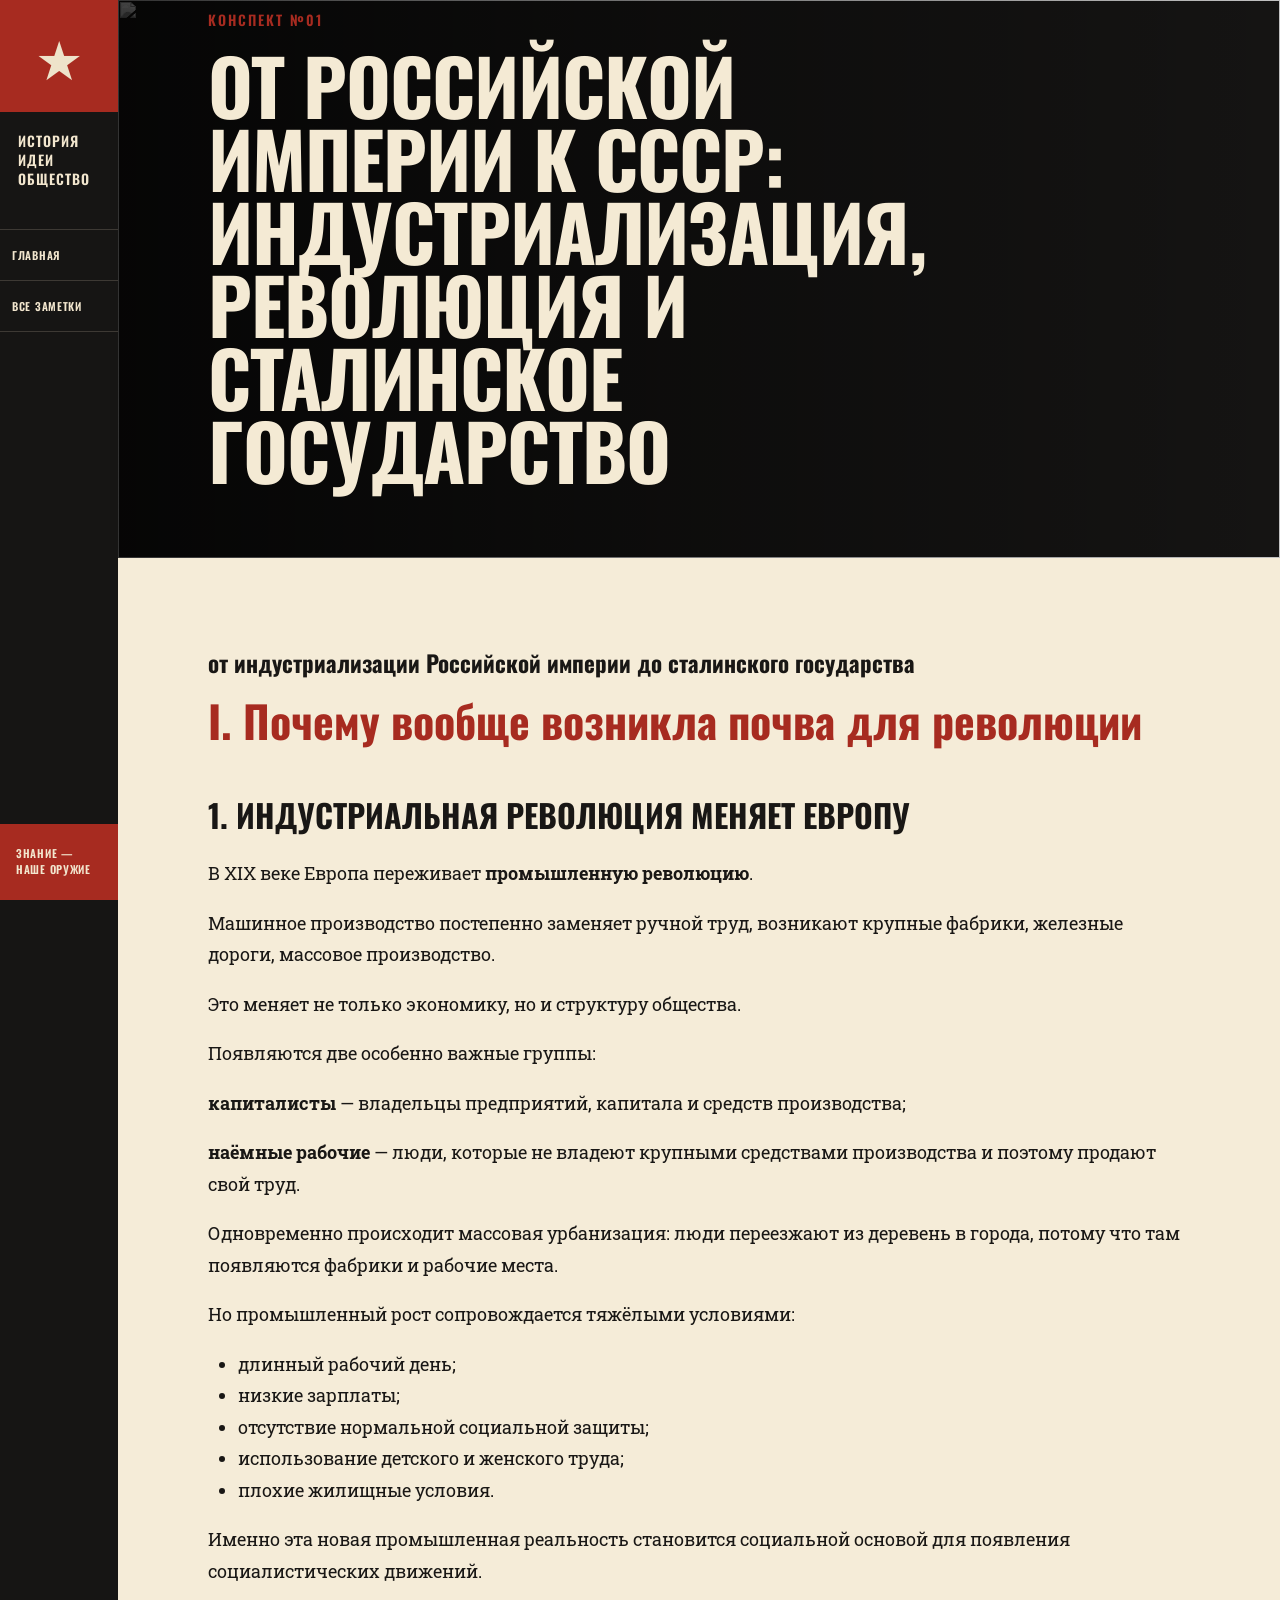
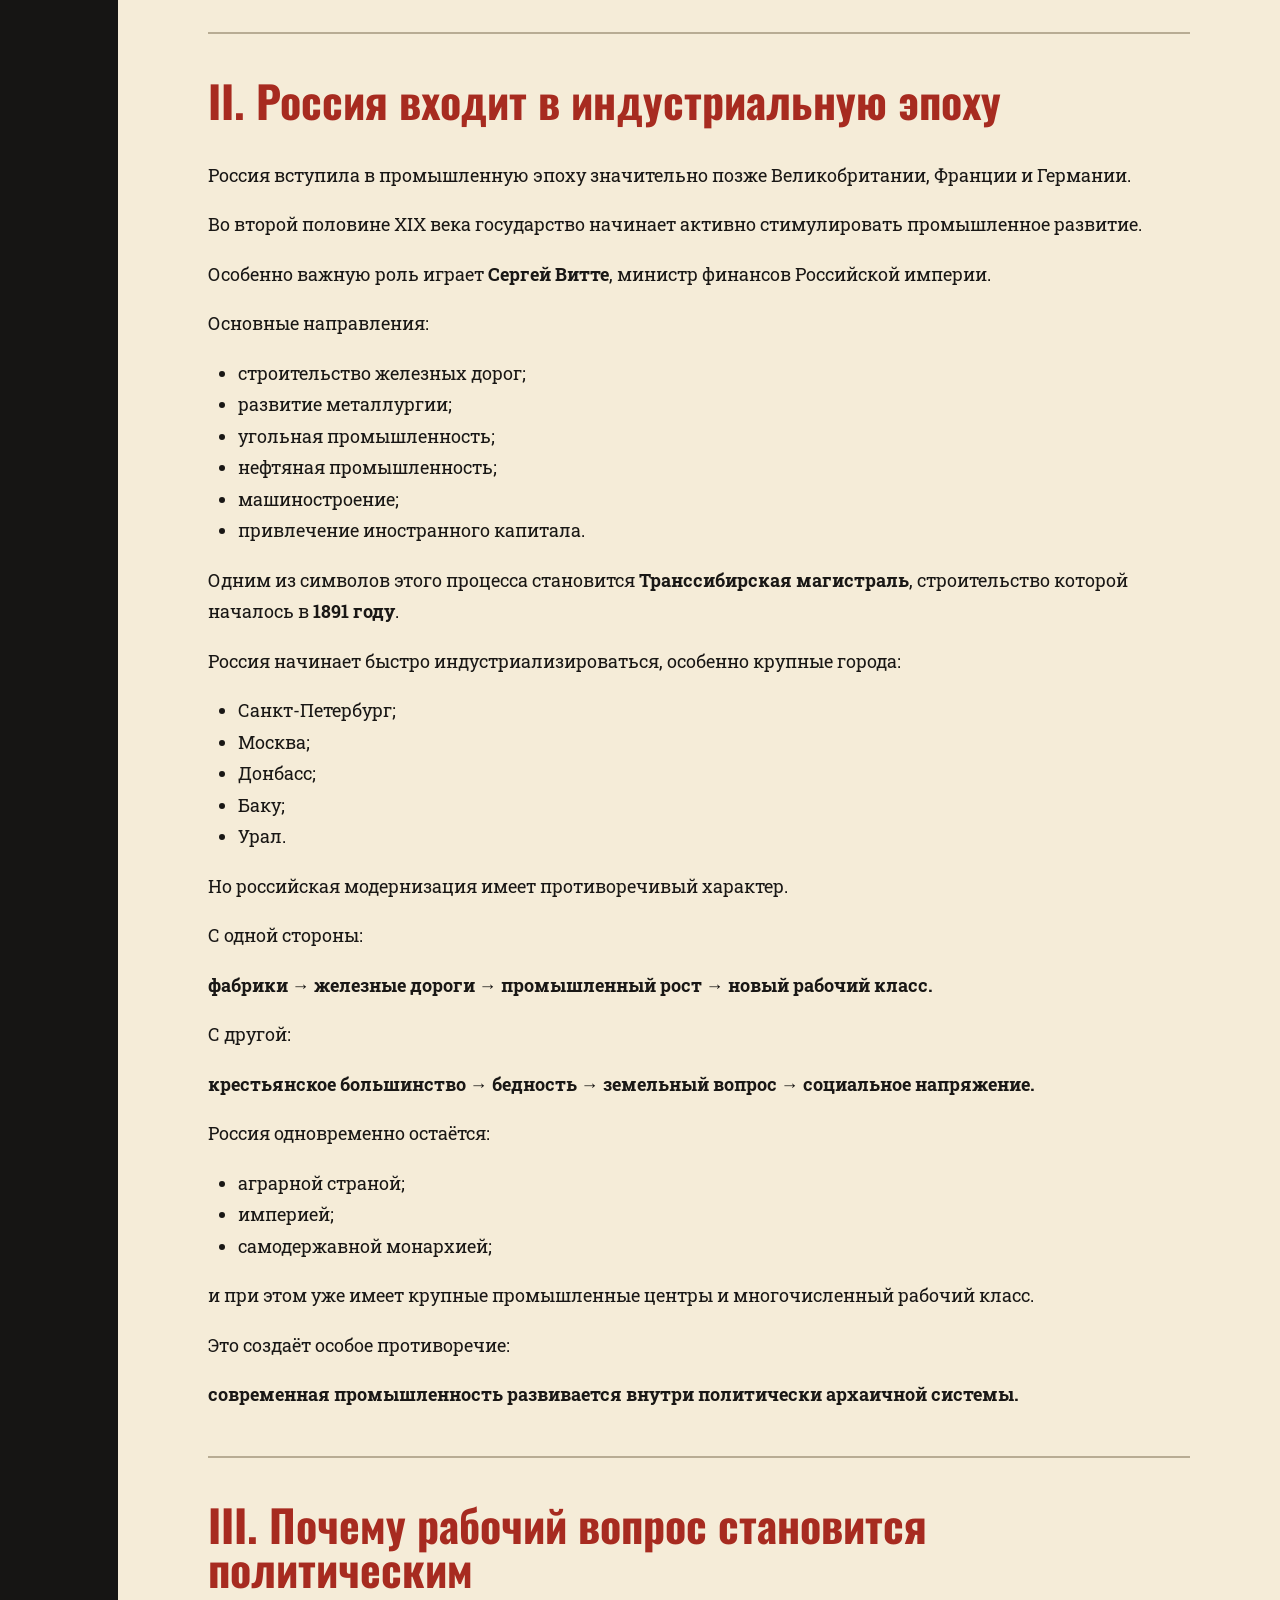
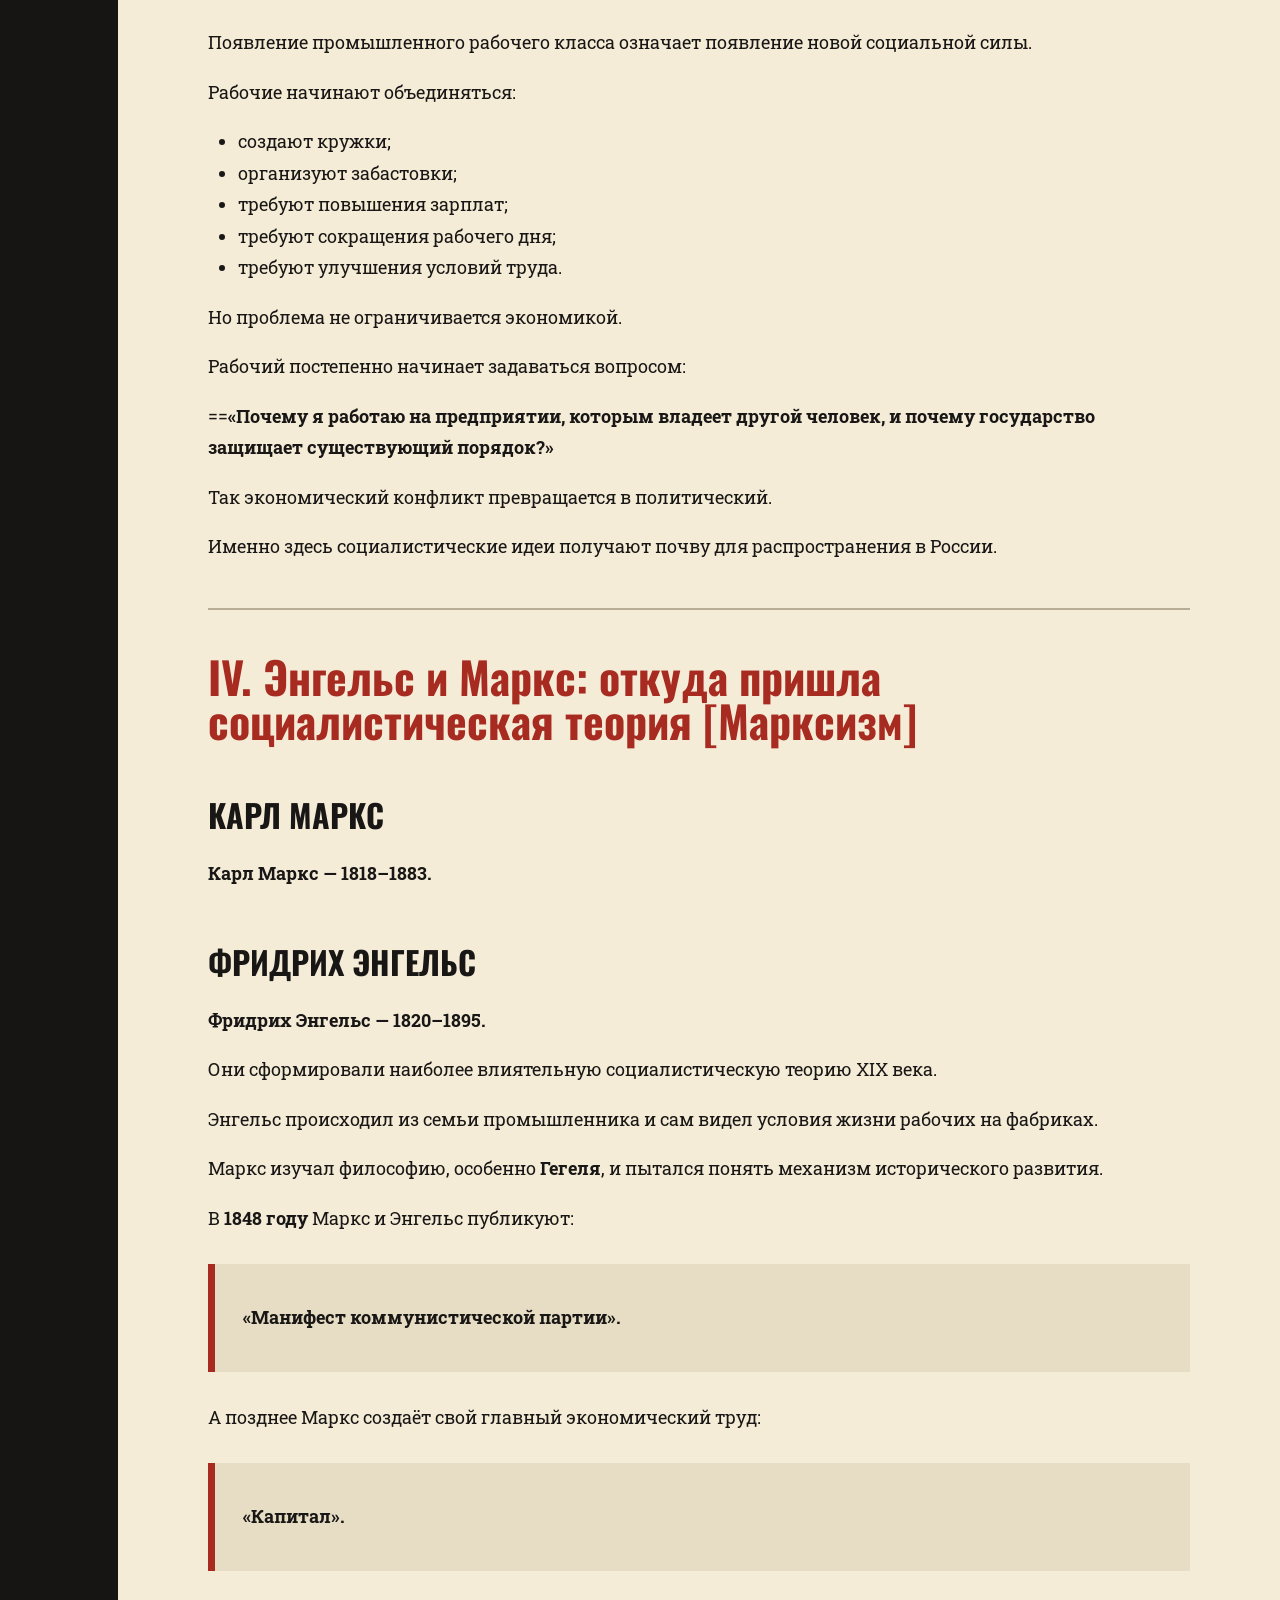
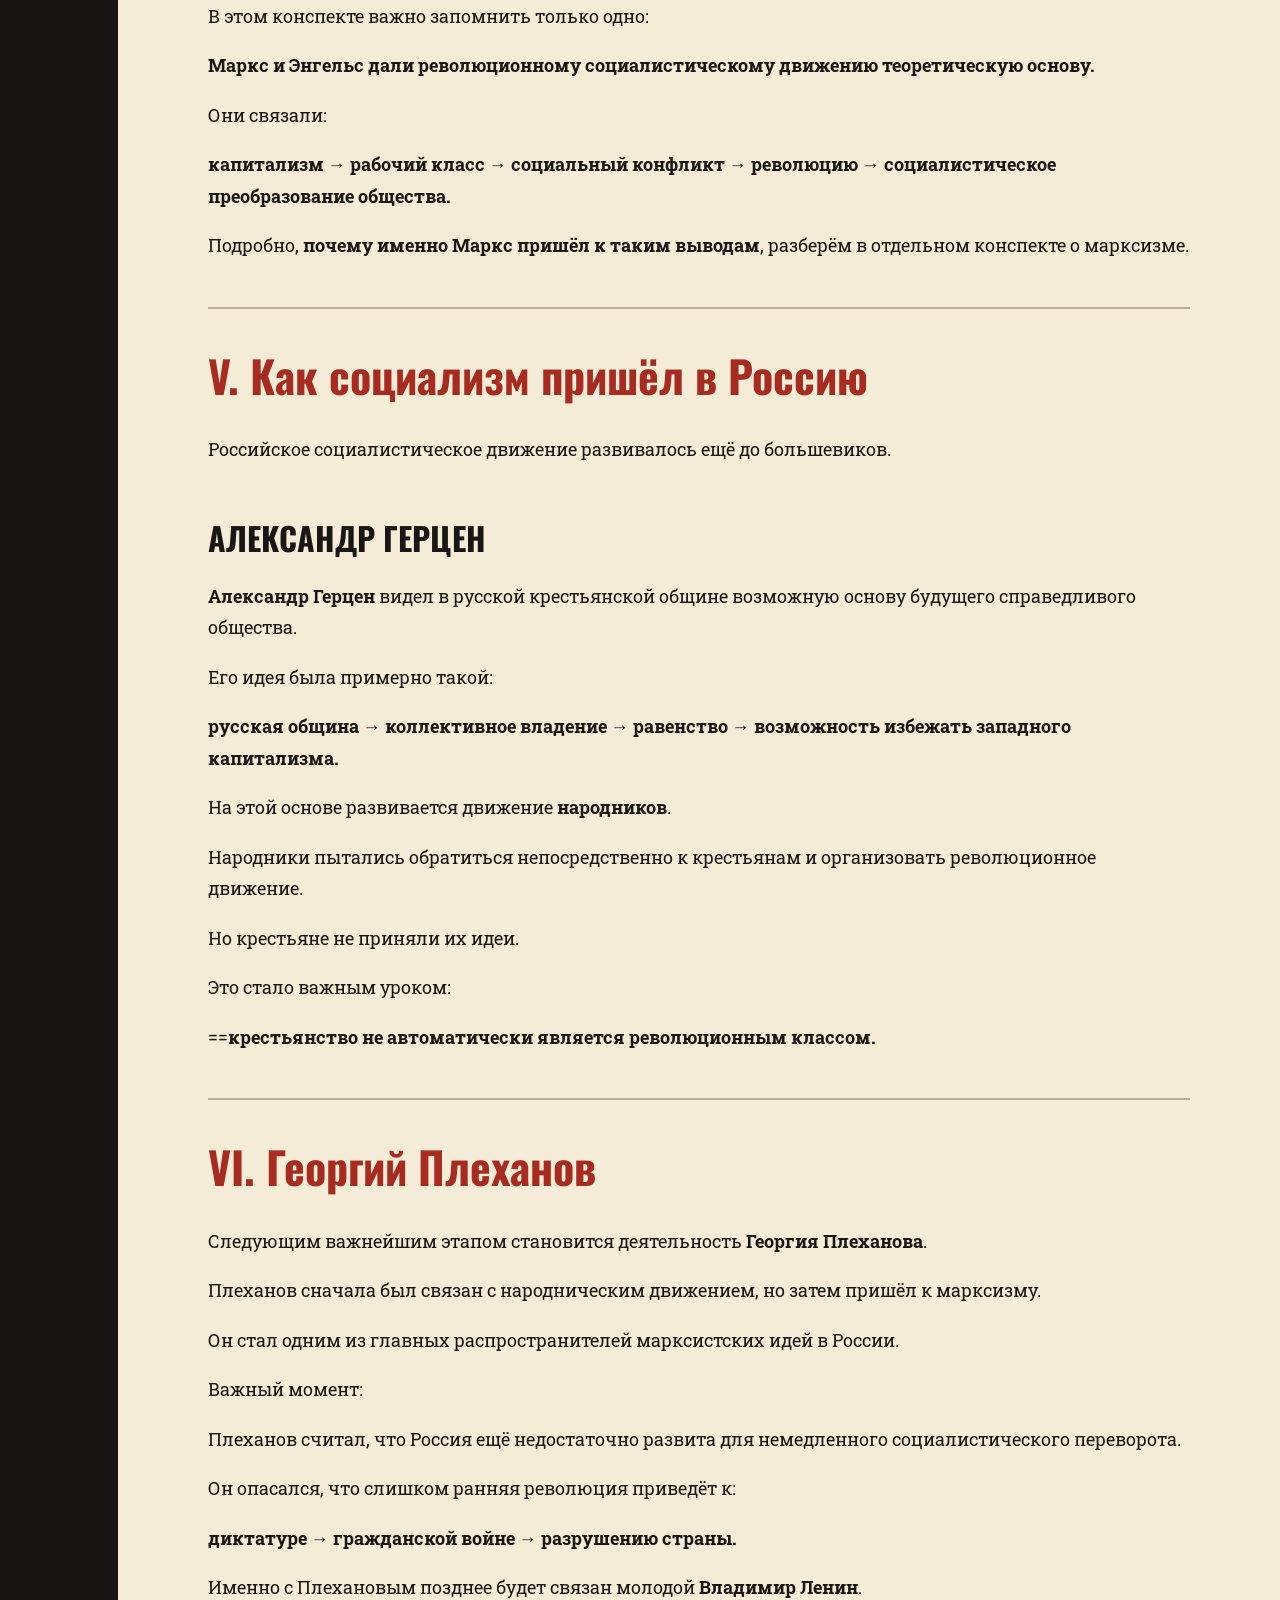
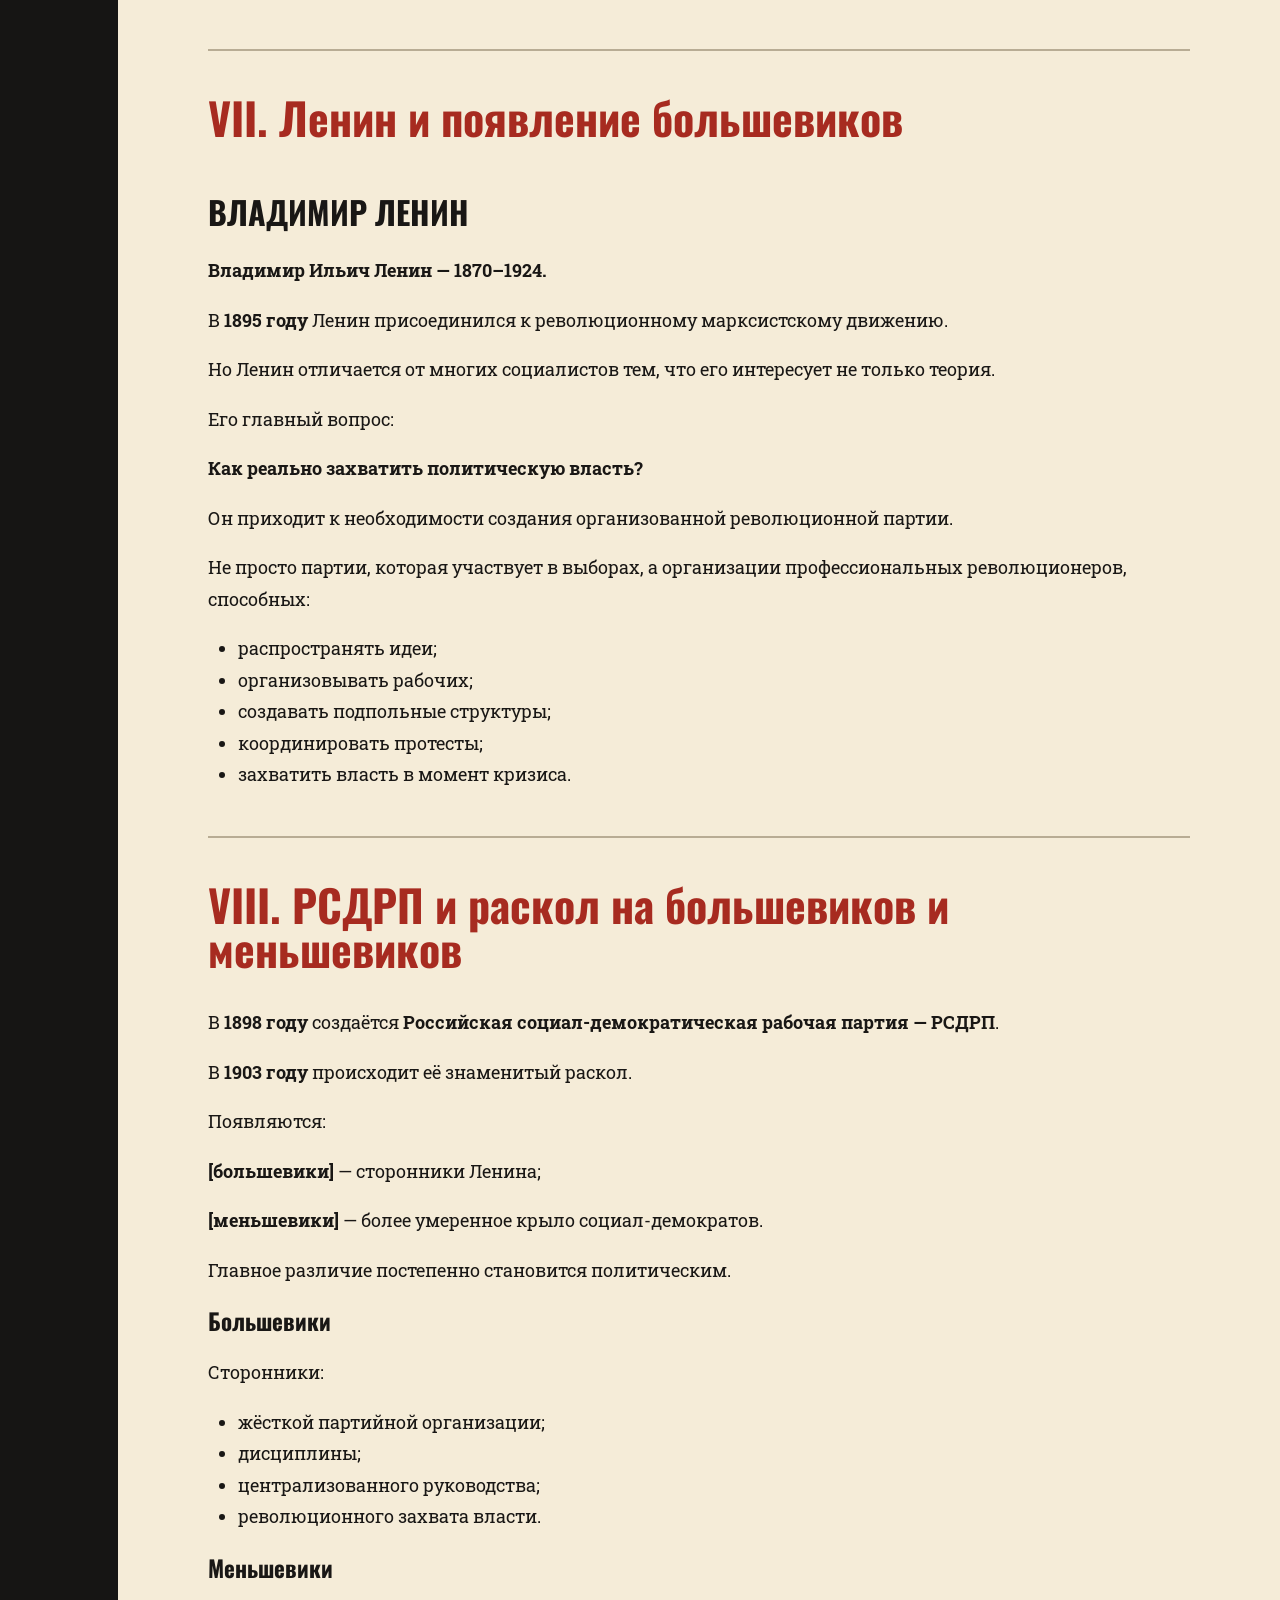
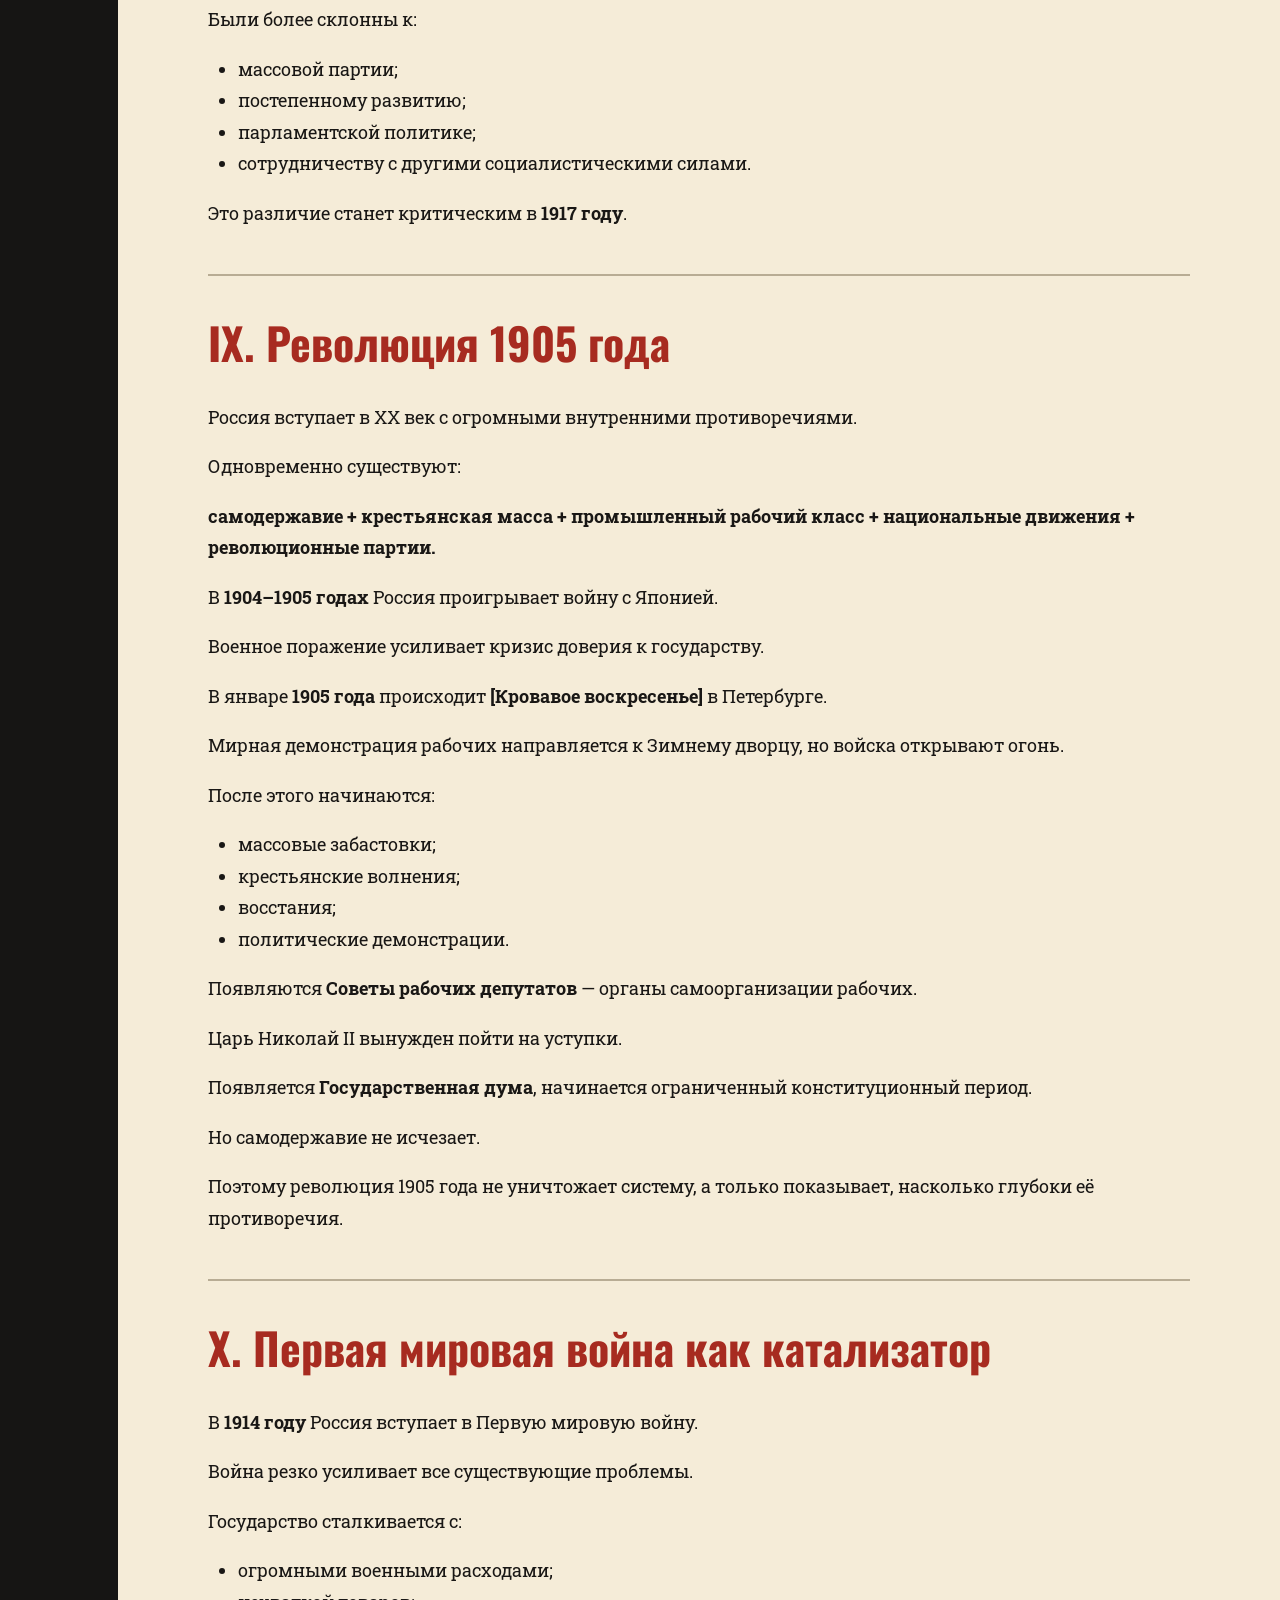
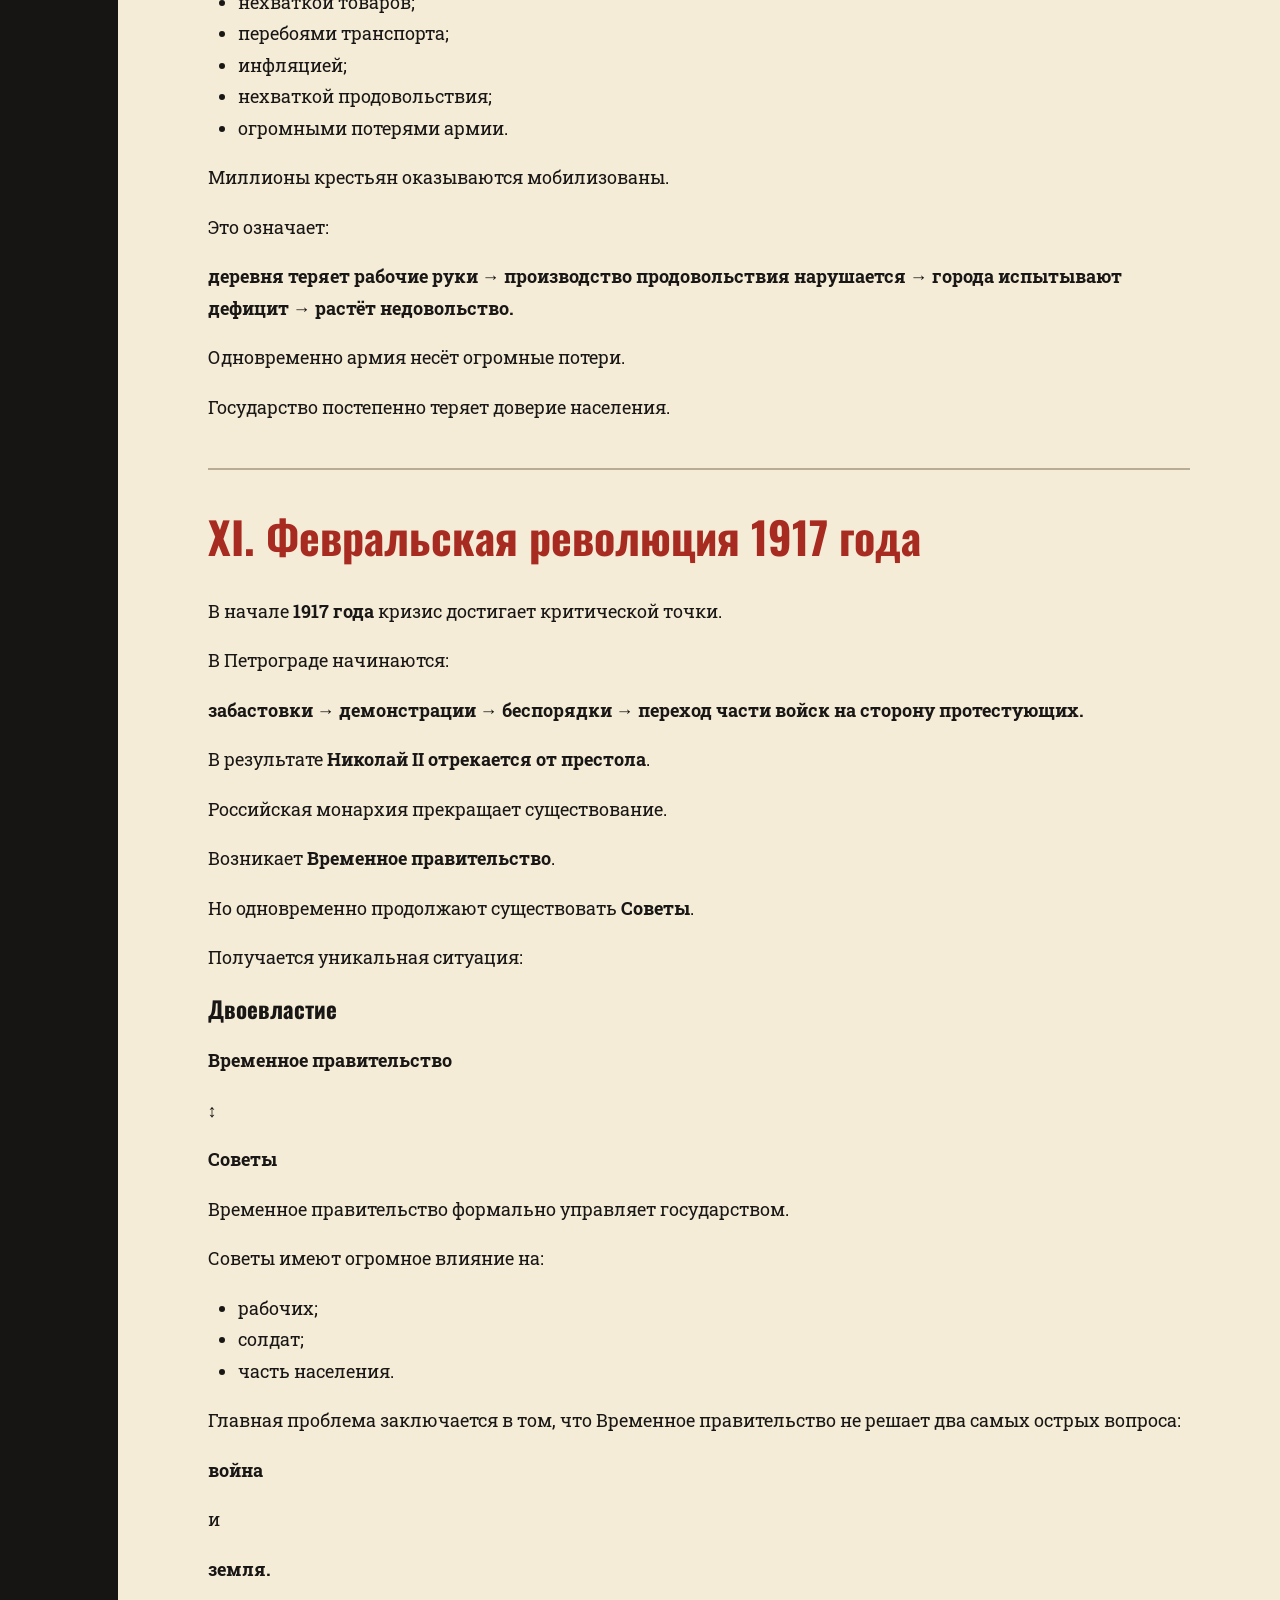
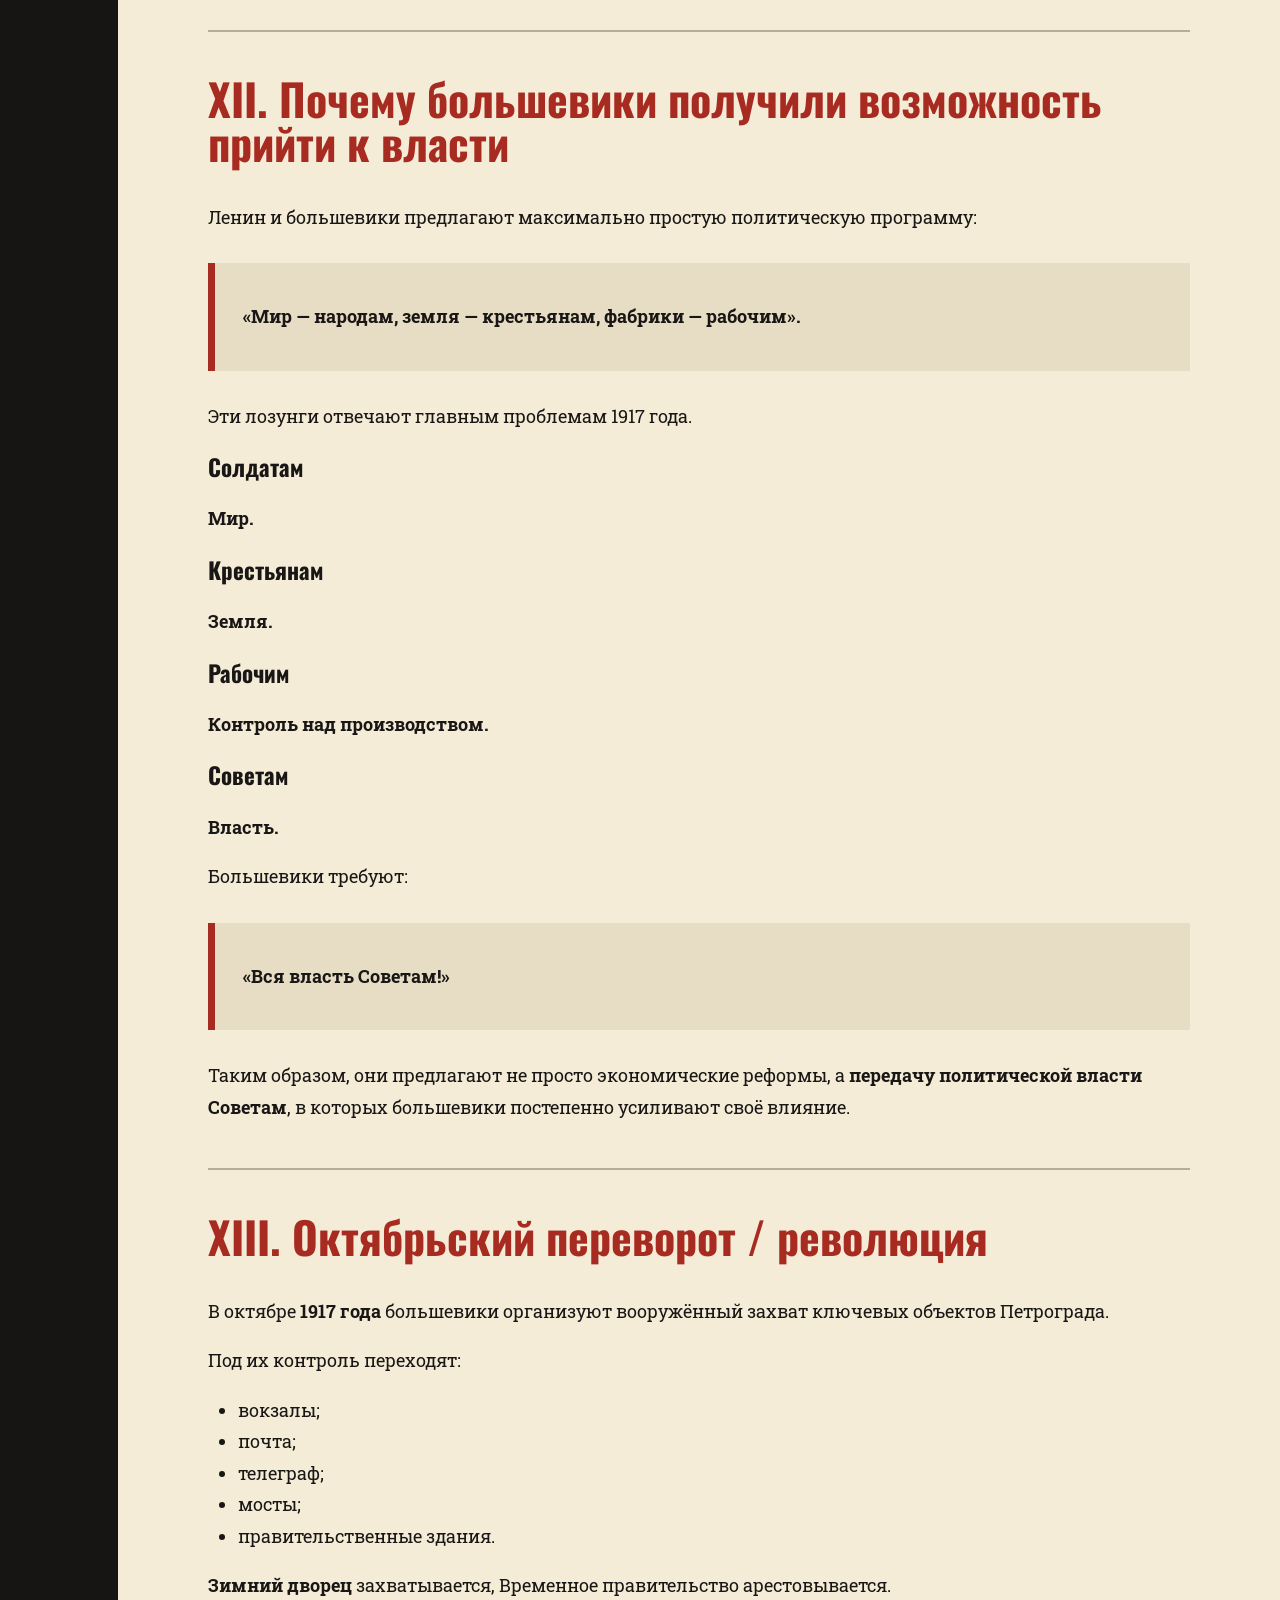
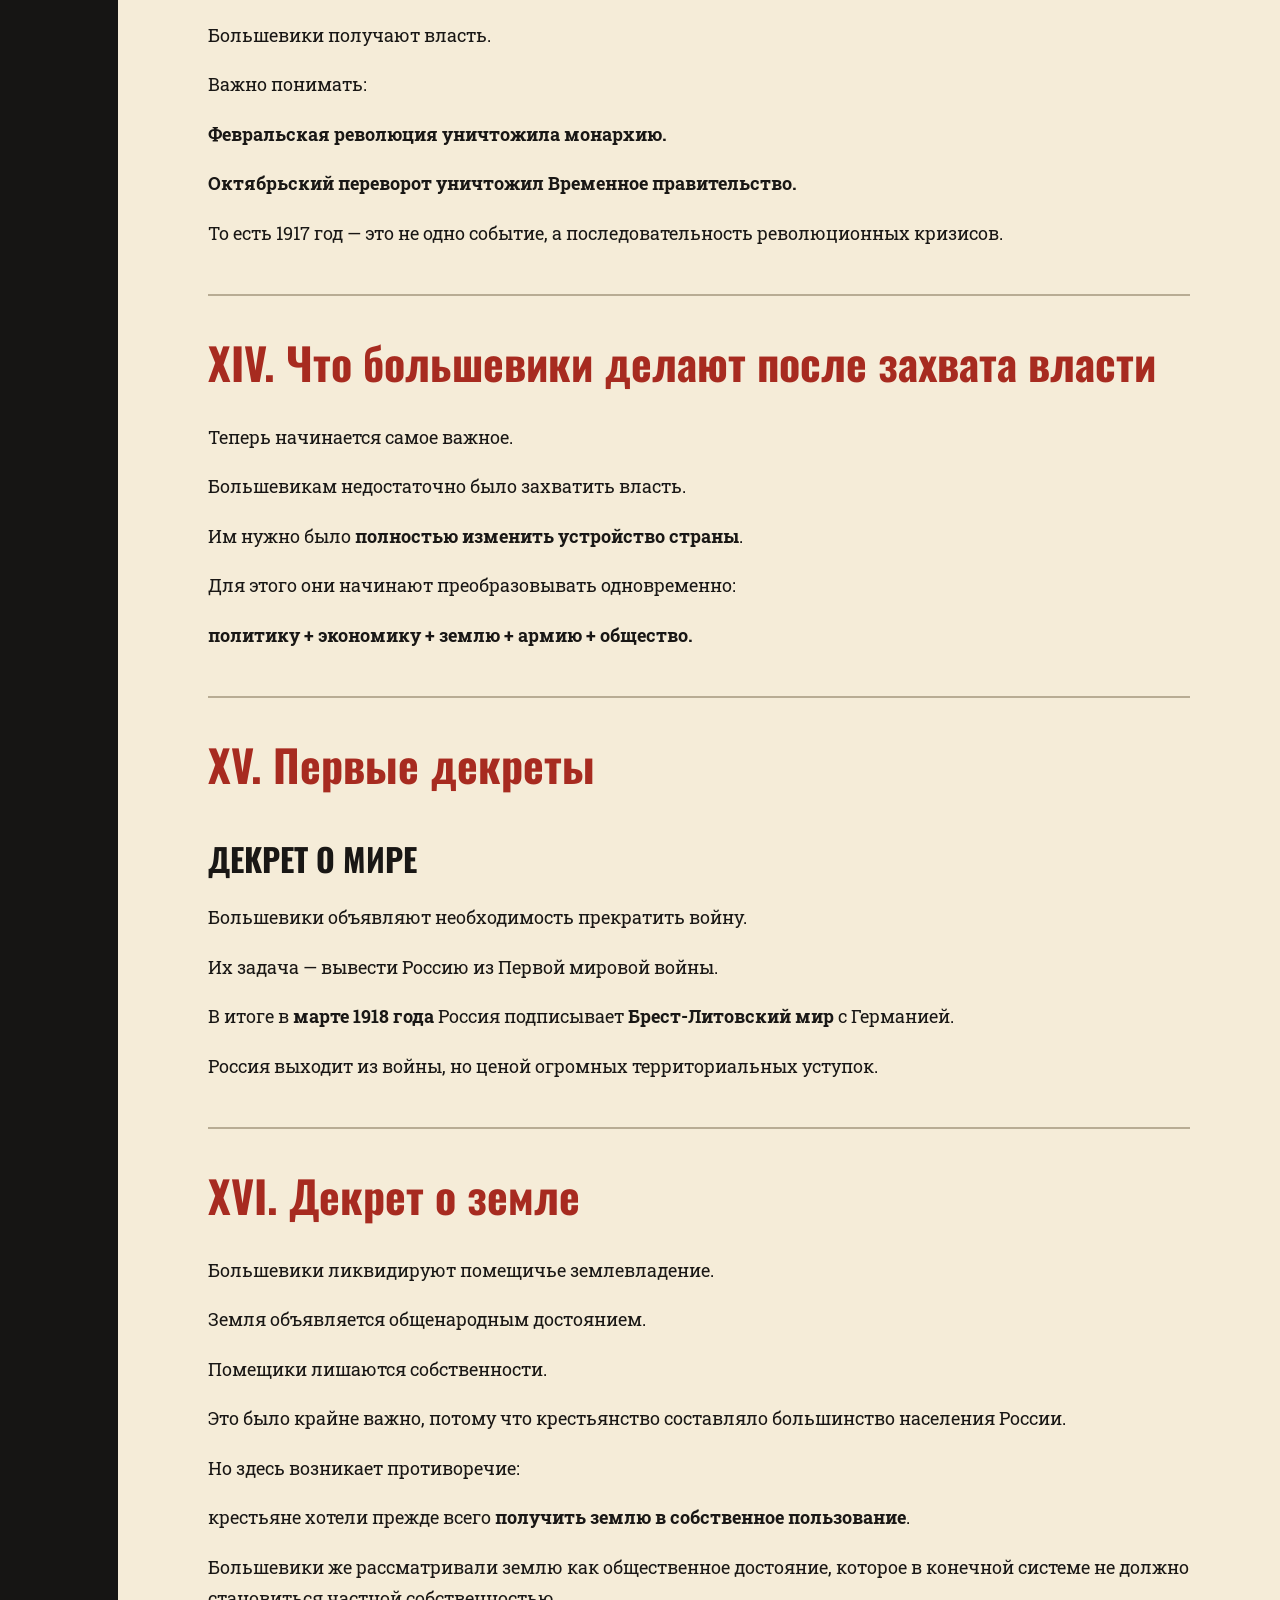
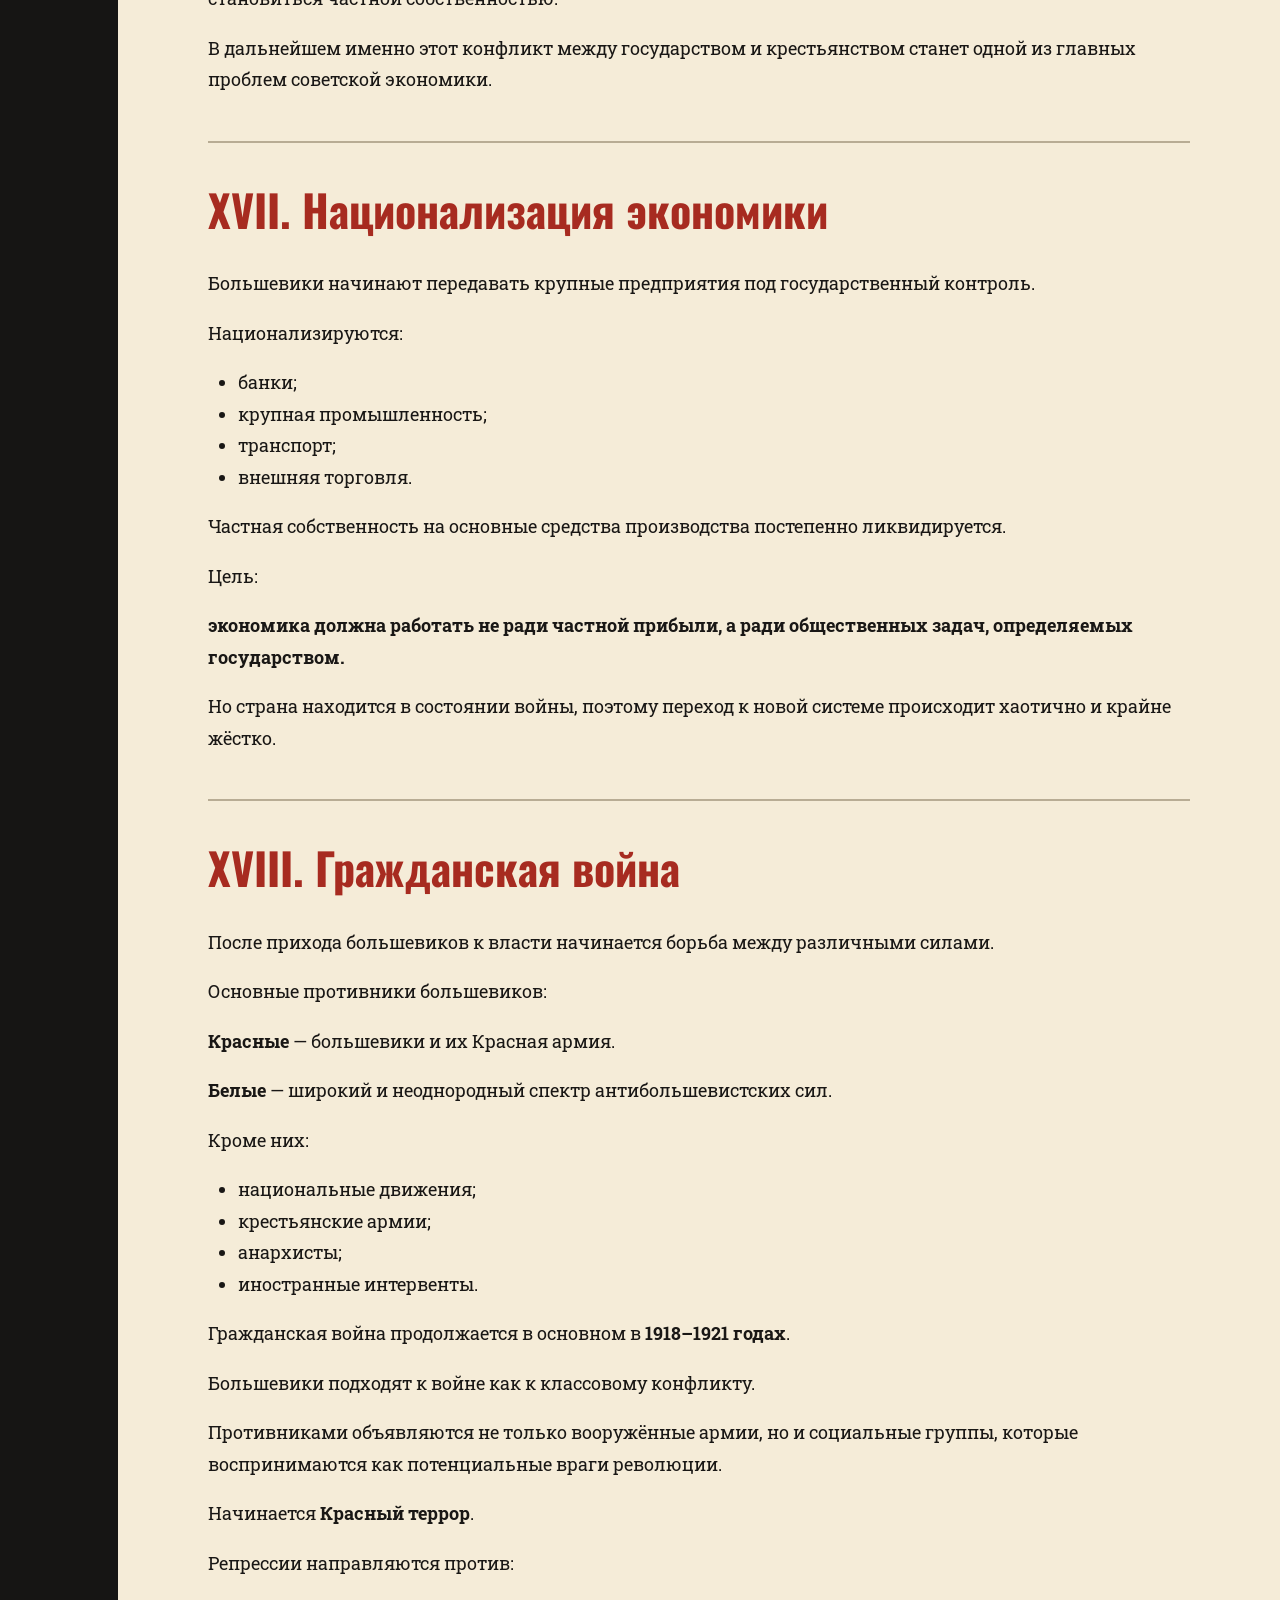
==== note-1.html @ 7574c3d6 "Add files via upload" ====
<!DOCTYPE html>

<html lang="ru">
<head>
<meta charset="utf-8"/>
<meta content="width=device-width, initial-scale=1" name="viewport"/>
<title>От Российской империи к СССР: индустриализация, революция и сталинское государство</title>
<link href="../style.css" rel="stylesheet"/>
</head>
<body>
<div class="site-shell">
<aside class="sidebar">
<div class="brand-mark">★</div>
<div class="brand">ИСТОРИЯ<br/>ИДЕИ<br/>ОБЩЕСТВО</div>
<nav>
<a href="../index.html">ГЛАВНАЯ</a>
<a href="../index.html#notes">ВСЕ ЗАМЕТКИ</a>
</nav>
<div class="sidebar-bottom">ЗНАНИЕ —<br/>НАШЕ ОРУЖИЕ</div>
</aside>
<main class="note-page">
<header class="note-hero">
<img alt="" src="../images/note-1.jpg"/>
<div class="hero-overlay"></div>
<div class="hero-title">
<span>КОНСПЕКТ №01</span>
<h1>От Российской империи к СССР: индустриализация, революция и сталинское государство</h1>
</div>
</header>
<article class="content">
<h3>от индустриализации Российской империи до сталинского государства</h3>
<h1>I. Почему вообще возникла почва для революции</h1>
<h2>1. Индустриальная революция меняет Европу</h2>
<p>В XIX веке Европа переживает <strong>промышленную революцию</strong>.</p>
<p>Машинное производство постепенно заменяет ручной труд, возникают крупные фабрики, железные дороги, массовое производство.</p>
<p>Это меняет не только экономику, но и структуру общества.</p>
<p>Появляются две особенно важные группы:</p>
<p><strong>капиталисты</strong> — владельцы предприятий, капитала и средств производства;</p>
<p><strong>наёмные рабочие</strong> — люди, которые не владеют крупными средствами производства и поэтому продают свой труд.</p>
<p>Одновременно происходит массовая урбанизация: люди переезжают из деревень в города, потому что там появляются фабрики и рабочие места.</p>
<p>Но промышленный рост сопровождается тяжёлыми условиями:</p>
<ul>
<li>длинный рабочий день;</li>
<li>низкие зарплаты;</li>
<li>отсутствие нормальной социальной защиты;</li>
<li>использование детского и женского труда;</li>
<li>плохие жилищные условия.</li>
</ul>
<p>Именно эта новая промышленная реальность становится социальной основой для появления социалистических движений.</p>
<hr/>
<h1>II. Россия входит в индустриальную эпоху</h1>
<p>Россия вступила в промышленную эпоху значительно позже Великобритании, Франции и Германии.</p>
<p>Во второй половине XIX века государство начинает активно стимулировать промышленное развитие.</p>
<p>Особенно важную роль играет <strong>Сергей Витте</strong>, министр финансов Российской империи.</p>
<p>Основные направления:</p>
<ul>
<li>строительство железных дорог;</li>
<li>развитие металлургии;</li>
<li>угольная промышленность;</li>
<li>нефтяная промышленность;</li>
<li>машиностроение;</li>
<li>привлечение иностранного капитала.</li>
</ul>
<p>Одним из символов этого процесса становится <strong>Транссибирская магистраль</strong>, строительство которой началось в <strong>1891 году</strong>.</p>
<p>Россия начинает быстро индустриализироваться, особенно крупные города:</p>
<ul>
<li>Санкт-Петербург;</li>
<li>Москва;</li>
<li>Донбасс;</li>
<li>Баку;</li>
<li>Урал.</li>
</ul>
<p>Но российская модернизация имеет противоречивый характер.</p>
<p>С одной стороны:</p>
<p><strong>фабрики → железные дороги → промышленный рост → новый рабочий класс.</strong></p>
<p>С другой:</p>
<p><strong>крестьянское большинство → бедность → земельный вопрос → социальное напряжение.</strong></p>
<p>Россия одновременно остаётся:</p>
<ul>
<li>аграрной страной;</li>
<li>империей;</li>
<li>самодержавной монархией;</li>
</ul>
<p>и при этом уже имеет крупные промышленные центры и многочисленный рабочий класс.</p>
<p>Это создаёт особое противоречие:</p>
<p><strong>современная промышленность развивается внутри политически архаичной системы.</strong></p>
<hr/>
<h1>III. Почему рабочий вопрос становится политическим</h1>
<p>Появление промышленного рабочего класса означает появление новой социальной силы.</p>
<p>Рабочие начинают объединяться:</p>
<ul>
<li>создают кружки;</li>
<li>организуют забастовки;</li>
<li>требуют повышения зарплат;</li>
<li>требуют сокращения рабочего дня;</li>
<li>требуют улучшения условий труда.</li>
</ul>
<p>Но проблема не ограничивается экономикой.</p>
<p>Рабочий постепенно начинает задаваться вопросом:</p>
<p>==<strong>«Почему я работаю на предприятии, которым владеет другой человек, и почему государство защищает существующий порядок?»</strong></p>
<p>Так экономический конфликт превращается в политический.</p>
<p>Именно здесь социалистические идеи получают почву для распространения в России.</p>
<hr/>
<h1>IV. Энгельс и Маркс: откуда пришла социалистическая теория <a href="#notes">[Марксизм]</a></h1>
<h2>Карл Маркс</h2>
<p><strong>Карл Маркс — 1818–1883.</strong></p>
<h2>Фридрих Энгельс</h2>
<p><strong>Фридрих Энгельс — 1820–1895.</strong></p>
<p>Они сформировали наиболее влиятельную социалистическую теорию XIX века.</p>
<p>Энгельс происходил из семьи промышленника и сам видел условия жизни рабочих на фабриках.</p>
<p>Маркс изучал философию, особенно <strong>Гегеля</strong>, и пытался понять механизм исторического развития.</p>
<p>В <strong>1848 году</strong> Маркс и Энгельс публикуют:</p>
<blockquote>
<p><strong>«Манифест коммунистической партии».</strong></p>
</blockquote>
<p>А позднее Маркс создаёт свой главный экономический труд:</p>
<blockquote>
<p><strong>«Капитал».</strong></p>
</blockquote>
<p>В этом конспекте важно запомнить только одно:</p>
<p><strong>Маркс и Энгельс дали революционному социалистическому движению теоретическую основу.</strong></p>
<p>Они связали:</p>
<p><strong>капитализм → рабочий класс → социальный конфликт → революцию → социалистическое преобразование общества.</strong></p>
<p>Подробно, <strong>почему именно Маркс пришёл к таким выводам</strong>, разберём в отдельном конспекте о марксизме.</p>
<hr/>
<h1>V. Как социализм пришёл в Россию</h1>
<p>Российское социалистическое движение развивалось ещё до большевиков.</p>
<h2>Александр Герцен</h2>
<p><strong>Александр Герцен</strong> видел в русской крестьянской общине возможную основу будущего справедливого общества.</p>
<p>Его идея была примерно такой:</p>
<p><strong>русская община → коллективное владение → равенство → возможность избежать западного капитализма.</strong></p>
<p>На этой основе развивается движение <strong>народников</strong>.</p>
<p>Народники пытались обратиться непосредственно к крестьянам и организовать революционное движение.</p>
<p>Но крестьяне не приняли их идеи.</p>
<p>Это стало важным уроком:</p>
<p>==<strong>крестьянство не автоматически является революционным классом.</strong></p>
<hr/>
<h1>VI. Георгий Плеханов</h1>
<p>Следующим важнейшим этапом становится деятельность <strong>Георгия Плеханова</strong>.</p>
<p>Плеханов сначала был связан с народническим движением, но затем пришёл к марксизму.</p>
<p>Он стал одним из главных распространителей марксистских идей в России.</p>
<p>Важный момент:</p>
<p>Плеханов считал, что Россия ещё недостаточно развита для немедленного социалистического переворота.</p>
<p>Он опасался, что слишком ранняя революция приведёт к:</p>
<p><strong>диктатуре → гражданской войне → разрушению страны.</strong></p>
<p>Именно с Плехановым позднее будет связан молодой <strong>Владимир Ленин</strong>.</p>
<hr/>
<h1>VII. Ленин и появление большевиков</h1>
<h2>Владимир Ленин</h2>
<p><strong>Владимир Ильич Ленин — 1870–1924.</strong></p>
<p>В <strong>1895 году</strong> Ленин присоединился к революционному марксистскому движению.</p>
<p>Но Ленин отличается от многих социалистов тем, что его интересует не только теория.</p>
<p>Его главный вопрос:</p>
<p><strong>Как реально захватить политическую власть?</strong></p>
<p>Он приходит к необходимости создания организованной революционной партии.</p>
<p>Не просто партии, которая участвует в выборах, а организации профессиональных революционеров, способных:</p>
<ul>
<li>распространять идеи;</li>
<li>организовывать рабочих;</li>
<li>создавать подпольные структуры;</li>
<li>координировать протесты;</li>
<li>захватить власть в момент кризиса.</li>
</ul>
<hr/>
<h1>VIII. РСДРП и раскол на большевиков и меньшевиков</h1>
<p>В <strong>1898 году</strong> создаётся <strong>Российская социал-демократическая рабочая партия — РСДРП</strong>.</p>
<p>В <strong>1903 году</strong> происходит её знаменитый раскол.</p>
<p>Появляются:</p>
<p><strong><a href="#notes">[большевики]</a></strong> — сторонники Ленина;</p>
<p><strong><a href="#notes">[меньшевики]</a></strong> — более умеренное крыло социал-демократов.</p>
<p>Главное различие постепенно становится политическим.</p>
<h3>Большевики</h3>
<p>Сторонники:</p>
<ul>
<li>жёсткой партийной организации;</li>
<li>дисциплины;</li>
<li>централизованного руководства;</li>
<li>революционного захвата власти.</li>
</ul>
<h3>Меньшевики</h3>
<p>Были более склонны к:</p>
<ul>
<li>массовой партии;</li>
<li>постепенному развитию;</li>
<li>парламентской политике;</li>
<li>сотрудничеству с другими социалистическими силами.</li>
</ul>
<p>Это различие станет критическим в <strong>1917 году</strong>.</p>
<hr/>
<h1>IX. Революция 1905 года</h1>
<p>Россия вступает в XX век с огромными внутренними противоречиями.</p>
<p>Одновременно существуют:</p>
<p><strong>самодержавие + крестьянская масса + промышленный рабочий класс + национальные движения + революционные партии.</strong></p>
<p>В <strong>1904–1905 годах</strong> Россия проигрывает войну с Японией.</p>
<p>Военное поражение усиливает кризис доверия к государству.</p>
<p>В январе <strong>1905 года</strong> происходит <strong><a href="#notes">[Кровавое воскресенье]</a></strong> в Петербурге.</p>
<p>Мирная демонстрация рабочих направляется к Зимнему дворцу, но войска открывают огонь.</p>
<p>После этого начинаются:</p>
<ul>
<li>массовые забастовки;</li>
<li>крестьянские волнения;</li>
<li>восстания;</li>
<li>политические демонстрации.</li>
</ul>
<p>Появляются <strong>Советы рабочих депутатов</strong> — органы самоорганизации рабочих.</p>
<p>Царь Николай II вынужден пойти на уступки.</p>
<p>Появляется <strong>Государственная дума</strong>, начинается ограниченный конституционный период.</p>
<p>Но самодержавие не исчезает.</p>
<p>Поэтому революция 1905 года не уничтожает систему, а только показывает, насколько глубоки её противоречия.</p>
<hr/>
<h1>X. Первая мировая война как катализатор</h1>
<p>В <strong>1914 году</strong> Россия вступает в Первую мировую войну.</p>
<p>Война резко усиливает все существующие проблемы.</p>
<p>Государство сталкивается с:</p>
<ul>
<li>огромными военными расходами;</li>
<li>нехваткой товаров;</li>
<li>перебоями транспорта;</li>
<li>инфляцией;</li>
<li>нехваткой продовольствия;</li>
<li>огромными потерями армии.</li>
</ul>
<p>Миллионы крестьян оказываются мобилизованы.</p>
<p>Это означает:</p>
<p><strong>деревня теряет рабочие руки → производство продовольствия нарушается → города испытывают дефицит → растёт недовольство.</strong></p>
<p>Одновременно армия несёт огромные потери.</p>
<p>Государство постепенно теряет доверие населения.</p>
<hr/>
<h1>XI. Февральская революция 1917 года</h1>
<p>В начале <strong>1917 года</strong> кризис достигает критической точки.</p>
<p>В Петрограде начинаются:</p>
<p><strong>забастовки → демонстрации → беспорядки → переход части войск на сторону протестующих.</strong></p>
<p>В результате <strong>Николай II отрекается от престола</strong>.</p>
<p>Российская монархия прекращает существование.</p>
<p>Возникает <strong>Временное правительство</strong>.</p>
<p>Но одновременно продолжают существовать <strong>Советы</strong>.</p>
<p>Получается уникальная ситуация:</p>
<h3>Двоевластие</h3>
<p><strong>Временное правительство</strong></p>
<p>↕</p>
<p><strong>Советы</strong></p>
<p>Временное правительство формально управляет государством.</p>
<p>Советы имеют огромное влияние на:</p>
<ul>
<li>рабочих;</li>
<li>солдат;</li>
<li>часть населения.</li>
</ul>
<p>Главная проблема заключается в том, что Временное правительство не решает два самых острых вопроса:</p>
<p><strong>война</strong></p>
<p>и</p>
<p><strong>земля.</strong></p>
<hr/>
<h1>XII. Почему большевики получили возможность прийти к власти</h1>
<p>Ленин и большевики предлагают максимально простую политическую программу:</p>
<blockquote>
<p><strong>«Мир — народам, земля — крестьянам, фабрики — рабочим».</strong></p>
</blockquote>
<p>Эти лозунги отвечают главным проблемам 1917 года.</p>
<h3>Солдатам</h3>
<p><strong>Мир.</strong></p>
<h3>Крестьянам</h3>
<p><strong>Земля.</strong></p>
<h3>Рабочим</h3>
<p><strong>Контроль над производством.</strong></p>
<h3>Советам</h3>
<p><strong>Власть.</strong></p>
<p>Большевики требуют:</p>
<blockquote>
<p><strong>«Вся власть Советам!»</strong></p>
</blockquote>
<p>Таким образом, они предлагают не просто экономические реформы, а <strong>передачу политической власти Советам</strong>, в которых большевики постепенно усиливают своё влияние.</p>
<hr/>
<h1>XIII. Октябрьский переворот / революция</h1>
<p>В октябре <strong>1917 года</strong> большевики организуют вооружённый захват ключевых объектов Петрограда.</p>
<p>Под их контроль переходят:</p>
<ul>
<li>вокзалы;</li>
<li>почта;</li>
<li>телеграф;</li>
<li>мосты;</li>
<li>правительственные здания.</li>
</ul>
<p><strong>Зимний дворец</strong> захватывается, Временное правительство арестовывается.</p>
<p>Большевики получают власть.</p>
<p>Важно понимать:</p>
<p><strong>Февральская революция уничтожила монархию.</strong></p>
<p><strong>Октябрьский переворот уничтожил Временное правительство.</strong></p>
<p>То есть 1917 год — это не одно событие, а последовательность революционных кризисов.</p>
<hr/>
<h1>XIV. Что большевики делают после захвата власти</h1>
<p>Теперь начинается самое важное.</p>
<p>Большевикам недостаточно было захватить власть.</p>
<p>Им нужно было <strong>полностью изменить устройство страны</strong>.</p>
<p>Для этого они начинают преобразовывать одновременно:</p>
<p><strong>политику + экономику + землю + армию + общество.</strong></p>
<hr/>
<h1>XV. Первые декреты</h1>
<h2>Декрет о мире</h2>
<p>Большевики объявляют необходимость прекратить войну.</p>
<p>Их задача — вывести Россию из Первой мировой войны.</p>
<p>В итоге в <strong>марте 1918 года</strong> Россия подписывает <strong>Брест-Литовский мир</strong> с Германией.</p>
<p>Россия выходит из войны, но ценой огромных территориальных уступок.</p>
<hr/>
<h1>XVI. Декрет о земле</h1>
<p>Большевики ликвидируют помещичье землевладение.</p>
<p>Земля объявляется общенародным достоянием.</p>
<p>Помещики лишаются собственности.</p>
<p>Это было крайне важно, потому что крестьянство составляло большинство населения России.</p>
<p>Но здесь возникает противоречие:</p>
<p>крестьяне хотели прежде всего <strong>получить землю в собственное пользование</strong>.</p>
<p>Большевики же рассматривали землю как общественное достояние, которое в конечной системе не должно становиться частной собственностью.</p>
<p>В дальнейшем именно этот конфликт между государством и крестьянством станет одной из главных проблем советской экономики.</p>
<hr/>
<h1>XVII. Национализация экономики</h1>
<p>Большевики начинают передавать крупные предприятия под государственный контроль.</p>
<p>Национализируются:</p>
<ul>
<li>банки;</li>
<li>крупная промышленность;</li>
<li>транспорт;</li>
<li>внешняя торговля.</li>
</ul>
<p>Частная собственность на основные средства производства постепенно ликвидируется.</p>
<p>Цель:</p>
<p><strong>экономика должна работать не ради частной прибыли, а ради общественных задач, определяемых государством.</strong></p>
<p>Но страна находится в состоянии войны, поэтому переход к новой системе происходит хаотично и крайне жёстко.</p>
<hr/>
<h1>XVIII. Гражданская война</h1>
<p>После прихода большевиков к власти начинается борьба между различными силами.</p>
<p>Основные противники большевиков:</p>
<p><strong>Красные</strong> — большевики и их Красная армия.</p>
<p><strong>Белые</strong> — широкий и неоднородный спектр антибольшевистских сил.</p>
<p>Кроме них:</p>
<ul>
<li>национальные движения;</li>
<li>крестьянские армии;</li>
<li>анархисты;</li>
<li>иностранные интервенты.</li>
</ul>
<p>Гражданская война продолжается в основном в <strong>1918–1921 годах</strong>.</p>
<p>Большевики подходят к войне как к классовому конфликту.</p>
<p>Противниками объявляются не только вооружённые армии, но и социальные группы, которые воспринимаются как потенциальные враги революции.</p>
<p>Начинается <strong>Красный террор</strong>.</p>
<p>Репрессии направляются против:</p>
<ul>
<li>дворян;</li>
<li>офицеров;</li>
<li>казаков;</li>
<li>священнослужителей;</li>
<li>политических противников;</li>
<li>подозреваемых в контрреволюции.</li>
</ul>
<p>В архивах сохранился, например, приказ Ленина от <strong>11 августа 1918 года</strong> пензенским коммунистам с требованием публичного террора против кулаков и конфискации зерна.</p>
<hr/>
<h1>XIX. Военный коммунизм</h1>
<p>Гражданская война заставляет большевиков создать чрезвычайную экономическую систему.</p>
<p>С <strong>1918 года</strong> развивается политика, которую называют <strong>военным коммунизмом</strong>.</p>
<p>Основные меры:</p>
<p><strong>Национализация</strong></p>
<p>Государство массово забирает предприятия.</p>
<p><strong>Государственная монополия торговли</strong></p>
<p>Частная торговля ограничивается или запрещается.</p>
<p><strong>Трудовая повинность</strong></p>
<p>Труд становится обязанностью.</p>
<p><strong>Продовольственная диктатура</strong></p>
<p>Государство изымает у крестьян значительную часть зерна.</p>
<p><strong>Карточная система</strong></p>
<p>Продовольствие распределяется централизованно.</p>
<p>Логика была понятной:</p>
<p><strong>армии нужны продукты → городам нужны продукты → государство забирает зерно у деревни → распределяет его через централизованную систему.</strong></p>
<p>Но последствия оказались тяжёлыми.</p>
<p>Крестьянам становилось невыгодно производить больше, если излишки всё равно изымались.</p>
<p>Поэтому:</p>
<p><strong>изъятие зерна → падение стимулов к производству → снижение производства → голод → крестьянские восстания.</strong></p>
<hr/>
<h1>XX. Победа большевиков и разрушенная страна</h1>
<p>К <strong>1921–1922 годам</strong> большевики победили в Гражданской войне.</p>
<p>Но победа была достигнута ценой огромных человеческих и экономических потерь.</p>
<p>Россия оказалась:</p>
<ul>
<li>разорена;</li>
<li>экономически разрушена;</li>
<li>с разрушенной промышленностью;</li>
<li>с нарушенным сельским хозяйством;</li>
<li>с голодом;</li>
<li>с эпидемиями.</li>
</ul>
<p>И здесь возникает первый большой парадокс:</p>
<p><strong>революция должна была освободить трудящихся → но экономическая политика революционного государства привела к огромному экономическому кризису.</strong></p>
<hr/>
<h1>XXI. Кронштадт и отказ от военного коммунизма</h1>
<p>В <strong>1921 году</strong> происходит восстание в Кронштадте.</p>
<p>Особенно символично, что восстают моряки, которые ранее поддерживали революцию.</p>
<p>Это показывает:</p>
<p><strong>недовольство уже не только среди бывших противников большевиков, но и среди их собственных сторонников.</strong></p>
<p>Ленин понимает, что продолжать военный коммунизм невозможно.</p>
<p>Поэтому начинается <strong>Новая экономическая политика — НЭП</strong>.</p>
<hr/>
<h1>XXII. НЭП: вынужденное отступление</h1>
<p>В <strong>1921 году</strong> Ленин вводит НЭП.</p>
<p>Это принципиально важный момент.</p>
<p>Государство сохраняет контроль над:</p>
<ul>
<li>крупной промышленностью;</li>
<li>банками;</li>
<li>транспортом;</li>
<li>внешней торговлей.</li>
</ul>
<p>Но разрешает элементы рынка:</p>
<ul>
<li>частную торговлю;</li>
<li>мелкое предпринимательство;</li>
<li>небольшие частные предприятия;</li>
<li>использование рыночных цен.</li>
</ul>
<p>Продразвёрстка заменяется <strong>продналогом</strong>.</p>
<p>Теперь крестьянин после уплаты налога может распоряжаться частью произведённого.</p>
<p>Появляется экономический стимул:</p>
<p><strong>произвёл больше → после налога больше осталось → можно продать → можно заработать.</strong></p>
<p>Экономика начинает восстанавливаться.</p>
<p>Появляется более стабильная валюта.</p>
<p>Допускаются иностранные концессии.</p>
<hr/>
<h1>XXIII. Почему НЭП — очень важный момент</h1>
<p>НЭП показывает, что большевистское государство <strong>не смогло сразу построить полностью централизованную коммунистическую экономику</strong>.</p>
<p>Пришлось временно вернуть рынок.</p>
<p>Возникла смешанная система:</p>
<p><strong>государственный сектор + частный сектор + рынок + централизованное управление.</strong></p>
<p>Это создало главный вопрос 1920-х годов:</p>
<blockquote>
<p><strong>Как дальше развивать страну?</strong></p>
</blockquote>
<p>И здесь начинается борьба уже не с внешним врагом, а <strong>внутри самой Коммунистической партии</strong>.</p>
<hr/>
<h1>XXIV. После смерти Ленина: борьба за направление СССР</h1>
<p>Ленин умирает в <strong>1924 году</strong>.</p>
<p>После его смерти начинается борьба за будущее государства.</p>
<p>Главные фигуры:</p>
<ul>
<li><strong>Иосиф Сталин</strong></li>
<li><strong>Лев Троцкий</strong></li>
<li><strong>Николай Бухарин</strong></li>
<li><strong>Лев Каменев</strong></li>
<li><strong>Алексей Рыков</strong></li>
<li><strong>Григорий Зиновьев</strong></li>
</ul>
<p>Главный вопрос:</p>
<p><strong>Какой должна быть экономика и каким путём должна идти революция дальше?</strong></p>
<hr/>
<h1>XXV. Три главных направления</h1>
<h3>Троцкий</h3>
<p>Считал, что Советская Россия не должна изолироваться.</p>
<p>Она должна быть частью <strong>мировой революции</strong>.</p>
<p>Поскольку СССР остаётся экономически отсталым, ему трудно самостоятельно построить социалистическое общество.</p>
<p>Поэтому необходима международная революция.</p>
<h3>Бухарин, Рыков и правые коммунисты</h3>
<p>Более осторожно относились к НЭПу.</p>
<p>Считали, что крестьянам нужно дать возможность постепенно развивать хозяйство.</p>
<p>Экономику нельзя слишком быстро ломать.</p>
<h3>Сталин</h3>
<p>Постепенно выдвигает концепцию:</p>
<blockquote>
<p><strong>«социализм в одной стране».</strong></p>
</blockquote>
<p>СССР должен самостоятельно построить мощную социалистическую державу.</p>
<p>Для этого необходима:</p>
<p><strong>быстрая индустриализация + контроль над деревней.</strong></p>
<hr/>
<h1>XXVI. Победа Сталина</h1>
<p>В <strong>1924–1930 годах</strong> происходит последовательная борьба.</p>
<p>Сначала Сталин объединяется с частью партийного руководства против Троцкого.</p>
<p>Троцкий проигрывает борьбу.</p>
<p>Затем Сталин начинает борьбу с Бухариным и правой оппозицией.</p>
<p>К концу 1920-х годов <strong>Сталин становится фактическим единоличным лидером СССР</strong>.</p>
<p>Троцкий был изгнан из СССР, а в <strong>1940 году</strong> убит в Мексике.</p>
<p>Бухарин был арестован и расстрелян в <strong>1938 году</strong>.</p>
<p>Таким образом, внутри партии исчезает возможность серьёзной политической конкуренции.</p>
<p>Это очень важный перелом:</p>
<p><strong>революционная партия → партийная монополия → личная власть Сталина.</strong></p>
<hr/>
<h1>XXVII. Почему Сталин начинает индустриализацию</h1>
<p>К концу 1920-х годов перед СССР стоят несколько проблем.</p>
<h3>1. СССР остаётся экономически отсталой страной</h3>
<p>Промышленность значительно уступает ведущим западным державам.</p>
<h3>2. Стране нужна военная мощь</h3>
<p>Европа нестабильна.</p>
<p>Возникают:</p>
<ul>
<li>фашизм в Италии;</li>
<li>нацизм в Германии;</li>
<li>новая угроза большой войны.</li>
</ul>
<h3>3. Государству нужны ресурсы</h3>
<p>Чтобы строить промышленность, нужны:</p>
<ul>
<li>деньги;</li>
<li>сырьё;</li>
<li>рабочая сила;</li>
<li>продовольствие для городов.</li>
</ul>
<h3>4. НЭП создаёт частный крестьянский сектор</h3>
<p>Для Сталина это становится политической проблемой.</p>
<p>Крестьяне сохраняют экономическую самостоятельность.</p>
<p>Поэтому возникает необходимость одновременно:</p>
<p><strong>индустриализировать страну + подчинить сельское хозяйство государству.</strong></p>
<hr/>
<h1>XXVIII. Великий поворот: 1928–1929 годы</h1>
<p>В <strong>1928 году</strong> начинается первый пятилетний план.</p>
<p>В <strong>1929 году</strong> Сталин запускает масштабную <strong>«революцию сверху»</strong>:</p>
<p><strong>форсированная индустриализация + коллективизация сельского хозяйства.</strong></p>
<p>Главная цель:</p>
<blockquote>
<p>превратить СССР из аграрной страны в мощную индустриальную державу.</p>
</blockquote>
<p>При этом государство хочет получить полный контроль над экономикой.</p>
<hr/>
<h1>XXIX. Индустриализация</h1>
<p>Приоритет получают:</p>
<ul>
<li>металлургия;</li>
<li>уголь;</li>
<li>машиностроение;</li>
<li>энергетика;</li>
<li>военная промышленность;</li>
<li>строительство крупных заводов.</li>
</ul>
<p>Создаются новые промышленные центры.</p>
<p>Строятся тысячи предприятий.</p>
<p>Особенно быстро развивается тяжёлая промышленность.</p>
<p>СССР действительно за короткий срок создаёт огромную индустриальную базу.</p>
<p>Но цена этого развития очень высока.</p>
<p>Планы часто устанавливаются на чрезвычайно высоком уровне.</p>
<p>Производители получают обязательные показатели:</p>
<p><strong>государство определяет, сколько произвести → предприятие обязано выполнить план → руководители отвечают за выполнение.</strong></p>
<p>Это превращает экономику в <strong>централизованную плановую систему</strong>.</p>
<p>Приоритет тяжёлой промышленности означает:</p>
<p><strong>больше стали и станков → меньше ресурсов для потребительских товаров.</strong></p>
<p>Поэтому одновременно с индустриальным ростом возникает:</p>
<ul>
<li>дефицит;</li>
<li>нехватка потребительских товаров;</li>
<li>низкое качество некоторых товаров;</li>
<li>жёсткая трудовая дисциплина.</li>
</ul>
<hr/>
<h1>XXX. Коллективизация</h1>
<p>Чтобы финансировать индустриализацию и контролировать продовольствие, государство начинает преобразовывать деревню.</p>
<p>До этого крестьяне в значительной степени самостоятельно распоряжались своим хозяйством.</p>
<p>Теперь их объединяют в:</p>
<p><strong>колхозы — коллективные хозяйства</strong></p>
<p>и</p>
<p><strong>совхозы — государственные хозяйства.</strong></p>
<p>Земля и основные средства производства переходят под контроль государства и коллективных хозяйств.</p>
<hr/>
<h1>XXXI. Почему государству понадобилась коллективизация</h1>
<p>Связь с индустриализацией выглядит так:</p>
<p><strong>города растут</strong></p>
<p>↓</p>
<p><strong>рабочих становится больше</strong></p>
<p>↓</p>
<p><strong>нужно больше продовольствия</strong></p>
<p>↓</p>
<p><strong>государству нужно контролировать производство и закупки зерна</strong></p>
<p>↓</p>
<p><strong>крестьянские хозяйства объединяются</strong></p>
<p>↓</p>
<p><strong>государство получает возможность централизованно изымать сельскохозяйственную продукцию</strong></p>
<p>Кроме того, коллективизация должна была:</p>
<ul>
<li>высвободить людей для работы в городах;</li>
<li>уничтожить экономическую самостоятельность крестьянства;</li>
<li>ликвидировать частный сельскохозяйственный сектор;</li>
<li>обеспечить ресурсы для индустриализации.</li>
</ul>
<hr/>
<h1>XXXII. «Раскулачивание»</h1>
<p>Особой мишенью становятся <strong>кулаки</strong> — более зажиточные крестьяне.</p>
<p>Официальная политика направлена на:</p>
<blockquote>
<p><strong>«ликвидацию кулачества как класса».</strong></p>
</blockquote>
<p>Имущество конфискуется.</p>
<p>Миллионы людей подвергаются:</p>
<ul>
<li>высылке;</li>
<li>депортациям;</li>
<li>арестам;</li>
<li>принудительному переселению.</li>
</ul>
<p>Коллективизация формально могла представляться как объединение крестьян, но на практике часто осуществлялась <strong>насильственно</strong>.</p>
<p>Крестьяне сопротивлялись:</p>
<ul>
<li>отказывались вступать в колхозы;</li>
<li>скрывали зерно;</li>
<li>забивали скот;</li>
<li>восставали.</li>
</ul>
<p>В ответ государство усиливало давление.</p>
<hr/>
<h1>XXXIII. Голод 1932–1933 годов</h1>
<p>Насильственная коллективизация серьёзно нарушила сельскохозяйственное производство.</p>
<p>При этом государство продолжало устанавливать высокие планы заготовки зерна.</p>
<p>В результате возникает масштабный голод.</p>
<p>Особенно тяжёлые последствия были в:</p>
<ul>
<li>Украине;</li>
<li>Северном Кавказе;</li>
<li>Поволжье;</li>
<li>других сельскохозяйственных регионах СССР.</li>
</ul>
<p>В Украине голод <strong>1932–1933 годов</strong> известен как <strong>Голодомор</strong>.</p>
<p>Он сопровождался усилением репрессий против украинской интеллигенции и украинского партийного руководства.</p>
<hr/>
<h1>XXXIV. ГУЛАГ</h1>
<p>Параллельно развивается система <strong>ГУЛАГа</strong>.</p>
<p>Заключённых используют как принудительную рабочую силу.</p>
<p>Они участвуют в:</p>
<ul>
<li>строительстве каналов;</li>
<li>добыче полезных ископаемых;</li>
<li>строительстве железных дорог;</li>
<li>лесозаготовках;</li>
<li>промышленном строительстве.</li>
</ul>
<p>Получается ещё один парадокс советской системы:</p>
<p><strong>революция уничтожила частного капиталиста → государство стало главным владельцем производства → государство получило возможность распоряжаться трудом человека практически напрямую.</strong></p>
<p>В источнике это описано как ситуация, в которой государство начинает эксплуатировать человека уже <strong>«и как рабочего, и как потребителя»</strong>.</p>
<hr/>
<h1>XXXV. Что в итоге дала индустриализация</h1>
<p>К середине 1930-х годов СССР действительно превращается из преимущественно аграрной страны в крупную индустриальную державу.</p>
<p>На <strong>XVII съезде партии в 1934 году</strong> официально заявляется, что страна стала:</p>
<blockquote>
<p><strong>«передовой индустриально-колхозной» державой.</strong></p>
</blockquote>
<p>Промышленный потенциал СССР резко вырос.</p>
<p>Появились:</p>
<ul>
<li>новые заводы;</li>
<li>новые города;</li>
<li>тяжёлая промышленность;</li>
<li>машиностроение;</li>
<li>энергетика;</li>
<li>военная промышленность.</li>
</ul>
<p>Именно эта индустриальная база впоследствии сыграет огромную роль в способности СССР вести Вторую мировую войну.</p>
<p>Но одновременно цена была колоссальной:</p>
<p><strong>репрессии + коллективизация + голод + принудительный труд + снижение уровня потребления.</strong></p>
<hr/>
<h1>XXXVI. Как окончательно сформировалось сталинское государство</h1>
<p>В 1930-е годы происходит уже не просто экономическое преобразование.</p>
<p>Меняется сама структура власти.</p>
<p>Коммунистическая партия становится практически единственным политическим центром.</p>
<p>Государство и партия тесно срастаются.</p>
<p>Политическая конкуренция исчезает.</p>
<p>Оппозиция уничтожается.</p>
<p>Интеллигенция подвергается цензуре.</p>
<p>Религиозные организации преследуются.</p>
<p>Начинаются массовые репрессии.</p>
<p>Великий террор <strong>1937–1938 годов</strong> уничтожает огромную часть:</p>
<ul>
<li>партийных кадров;</li>
<li>военных;</li>
<li>государственных служащих;</li>
<li>интеллигенции;</li>
<li>обычных граждан.</li>
</ul>
<p>К этому моменту система уже очень далека от первоначальной идеи советов как органов низовой демократии.</p>
<p>Фактически возникает:</p>
<p><strong>однопартийное централизованное государство с огромным бюрократическим и репрессивным аппаратом.</strong></p>
<hr/>
<h1>XXXVII. Почему СССР не стал коммунистическим обществом</h1>
<p>Здесь нужно провести самое важное различие:</p>
<h2>СССР действительно стал социалистическим государством в советском понимании</h2>
<p>В нём были:</p>
<ul>
<li>государственная собственность на основные средства производства;</li>
<li>централизованное планирование;</li>
<li>отсутствие нормальной политической конкуренции;</li>
<li>доминирование Коммунистической партии;</li>
<li>коллективизация сельского хозяйства;</li>
<li>государственный контроль над экономикой.</li>
</ul>
<p>Но <strong>коммунизм как конечная стадия</strong> так и не был достигнут.</p>
<p>Почему?</p>
<hr/>
<h2>1. Государство не исчезло</h2>
<p>Теоретически государство должно было постепенно отмереть.</p>
<p>Произошло обратное:</p>
<p><strong>революция → гражданская война → усиление государства → централизация → сталинская диктатура → огромный государственный аппарат.</strong></p>
<p>Государство стало не слабее, а <strong>намного сильнее</strong>.</p>
<hr/>
<h2>2. Классы не исчезли</h2>
<p>Формально старые классы должны были исчезнуть.</p>
<p>Но появились новые социальные различия.</p>
<p>Особое положение получила <strong>партийно-государственная номенклатура</strong>:</p>
<ul>
<li>партийные руководители;</li>
<li>государственные чиновники;</li>
<li>директора предприятий;</li>
<li>высшее военное руководство.</li>
</ul>
<p>То есть:</p>
<p><strong>капиталистический класс исчез → но возникла новая управляющая элита.</strong></p>
<hr/>
<h1>3. Эксплуатация не исчезла</h1>
<p>Частный капиталист действительно исчез.</p>
<p>Но это не означало исчезновения принуждения.</p>
<p>Государство стало:</p>
<ul>
<li>владельцем предприятий;</li>
<li>работодателем;</li>
<li>распределителем ресурсов;</li>
<li>контролёром заработной платы;</li>
<li>контролёром потребления.</li>
</ul>
<p>А в 1930-е годы ещё и использовало принудительный труд ГУЛАГа.</p>
<p>Поэтому уничтожение частной собственности <strong>само по себе не гарантировало освобождения человека от экономического принуждения</strong>.</p>
<hr/>
<h1>4. Деньги и товарные отношения не исчезли</h1>
<p>Коммунистическая конечная стадия предполагала исчезновение товарно-денежных отношений.</p>
<p>Но СССР десятилетиями сохранял:</p>
<ul>
<li>деньги;</li>
<li>зарплаты;</li>
<li>цены;</li>
<li>торговлю;</li>
<li>денежные накопления;</li>
<li>различия в доходах.</li>
</ul>
<p>То есть экономика так и не перешла к системе:</p>
<blockquote>
<p><strong>«от каждого по способностям, каждому по потребностям».</strong></p>
</blockquote>
<hr/>
<h1>5. Дефицит не позволил создать общество изобилия</h1>
<p>Коммунистическая утопия предполагает, что производство достигнет такого уровня, при котором общество сможет обеспечить потребности всех.</p>
<p>Но советская экономика долгое время сталкивалась с:</p>
<ul>
<li>дефицитом;</li>
<li>нехваткой потребительских товаров;</li>
<li>очередями;</li>
<li>ограниченным ассортиментом.</li>
</ul>
<p>Это особенно важно.</p>
<p>Невозможно перейти к распределению <strong>«по потребностям»</strong>, если общество не способно произвести достаточное количество благ.</p>
<hr/>
<h1>6. Проблема экономической эффективности</h1>
<p>Централизованная система позволяла государству быстро мобилизовать ресурсы.</p>
<p>Это особенно хорошо работало для задач типа:</p>
<p><strong>«Нужно построить 100 заводов».</strong></p>
<p>Государство могло просто приказать:</p>
<ul>
<li>направить деньги;</li>
<li>направить рабочих;</li>
<li>направить сырьё;</li>
<li>установить план;</li>
<li>контролировать выполнение.</li>
</ul>
<p>Так СССР смог очень быстро индустриализироваться.</p>
<p>Но система гораздо хуже работала с вопросами:</p>
<p><strong>Что именно нужно производить?</strong></p>
<p><strong>Какого качества?</strong></p>
<p><strong>Сколько производить?</strong></p>
<p><strong>Что люди действительно хотят купить?</strong></p>
<p><strong>Как стимулировать инновации?</strong></p>
<p>Поэтому возникало противоречие:</p>
<p><strong>мобилизационная экономика эффективна для быстрого достижения нескольких крупных целей, но хуже работает как гибкая система удовлетворения разнообразных потребностей общества.</strong></p>
<hr/>
<h1>7. Революционная партия превратилась в государственную бюрократию</h1>
<p>Изначально партия должна была быть инструментом революции.</p>
<p>После захвата власти она постепенно становится <strong>самой системой власти</strong>.</p>
<p>Получается:</p>
<p><strong>партия захватывает государство → партия контролирует государство → партийная и государственная бюрократия срастаются → появляется новая элита.</strong></p>
<p>Поэтому вместо постепенного исчезновения политической власти возникает её концентрация.</p>
<hr/>
<h1>XXXVIII. Главный исторический парадокс СССР</h1>
<p>Вся история можно представить как цепочку:</p>
<p><strong>Индустриализация Европы</strong></p>
<p>↓</p>
<p><strong>появление капитализма и рабочего класса</strong></p>
<p>↓</p>
<p><strong>Маркс и Энгельс создают революционную социалистическую теорию</strong></p>
<p>↓</p>
<p><strong>социалистические идеи распространяются в России</strong></p>
<p>↓</p>
<p><strong>возникают революционные партии</strong></p>
<p>↓</p>
<p><strong>Ленин создаёт большевистскую организацию</strong></p>
<p>↓</p>
<p><strong>Первая мировая война разрушает устойчивость Российской империи</strong></p>
<p>↓</p>
<p><strong>Февраль 1917 — падение монархии</strong></p>
<p>↓</p>
<p><strong>Октябрь 1917 — приход большевиков к власти</strong></p>
<p>↓</p>
<p><strong>национализация + декрет о земле + выход из войны</strong></p>
<p>↓</p>
<p><strong>Гражданская война</strong></p>
<p>↓</p>
<p><strong>военный коммунизм</strong></p>
<p>↓</p>
<p><strong>экономический коллапс и голод</strong></p>
<p>↓</p>
<p><strong>НЭП как временный возврат к рынку</strong></p>
<p>↓</p>
<p><strong>смерть Ленина</strong></p>
<p>↓</p>
<p><strong>борьба Сталина, Троцкого, Бухарина и других</strong></p>
<p>↓</p>
<p><strong>победа Сталина</strong></p>
<p>↓</p>
<p><strong>отказ от НЭПа</strong></p>
<p>↓</p>
<p><strong>форсированная индустриализация</strong></p>
<p>↓</p>
<p><strong>коллективизация</strong></p>
<p>↓</p>
<p><strong>голод и репрессии</strong></p>
<p>↓</p>
<p><strong>ГУЛАГ</strong></p>
<p>↓</p>
<p><strong>централизация власти</strong></p>
<p>↓</p>
<p><strong>сталинское государство</strong></p>
<p>↓</p>
<p><strong>СССР становится мощной индустриальной державой, но не коммунистическим обществом.</strong></p>
<hr/>
<h1>XXXIX. Самая важная связь: почему всё пошло именно так</h1>
<p>Здесь полезно увидеть <strong>не отдельные события, а механизм</strong>.</p>
<h3>Первая проблема</h3>
<p>Россия была одновременно:</p>
<p><strong>аграрной + бедной + политически несвободной + быстро индустриализирующейся.</strong></p>
<p>Это создавало сильное социальное напряжение.</p>
<h3>Вторая проблема</h3>
<p>Первая мировая война разрушила государственный порядок.</p>
<p>Она создала ситуацию, когда:</p>
<p><strong>армия + экономика + государственный аппарат + снабжение → перестали нормально функционировать.</strong></p>
<h3>Третья проблема</h3>
<p>Большевики оказались наиболее организованной революционной силой.</p>
<p>Они предложили конкретные ответы:</p>
<p><strong>мир + земля + власть Советам.</strong></p>
<h3>Четвёртая проблема</h3>
<p>После захвата власти оказалось, что революцию нужно не только провести, но и <strong>удержать</strong>.</p>
<p>Отсюда:</p>
<p><strong>репрессии + Красный террор + централизованная власть + однопартийность.</strong></p>
<h3>Пятая проблема</h3>
<p>Гражданская война разрушила экономику.</p>
<p>Военный коммунизм оказался слишком разрушительным.</p>
<p>Отсюда:</p>
<p><strong>НЭП.</strong></p>
<h3>Шестая проблема</h3>
<p>После смерти Ленина возник вопрос:</p>
<p><strong>как построить социалистическую экономику в стране, которая остаётся бедной и аграрной?</strong></p>
<p>Сталин ответил:</p>
<p><strong>быстрая индустриализация + коллективизация + полное государственное планирование.</strong></p>
<h3>Седьмая проблема</h3>
<p>Для реализации этой программы потребовалась огромная концентрация ресурсов и власти.</p>
<p>Поэтому:</p>
<p><strong>экономическая мобилизация → политическая мобилизация → репрессии → уничтожение оппозиции → окончательная централизация власти.</strong></p>
<p>И именно здесь первоначальный революционный проект превращается в <strong>сталинскую государственную систему</strong>.</p>
<hr/>
<h1>XL. Что важно запомнить отдельно</h1>
<h3>Российская индустриализация</h3>
<p><strong>конец XIX — начало XX века</strong></p>
<p>Создала промышленный рабочий класс и изменила социальную структуру страны.</p>
<h3>Маркс и Энгельс</h3>
<p><strong>XIX век</strong></p>
<p>Создали теоретическую основу революционного социализма.</p>
<h3>Ленин и большевики</h3>
<p><strong>1890-е — 1917</strong></p>
<p>Создали организованную революционную партию и воспользовались кризисом 1917 года для захвата власти.</p>
<h3>1917</h3>
<p><strong>Февраль:</strong> падение монархии.</p>
<p><strong>Октябрь:</strong> большевики захватывают власть.</p>
<h3>1918–1921</h3>
<p><strong>Гражданская война + военный коммунизм.</strong></p>
<h3>1921</h3>
<p><strong>НЭП.</strong></p>
<p>Временный возврат к рыночным механизмам.</p>
<h3>1922</h3>
<p><strong>Создание СССР.</strong></p>
<p>СССР был оформлен как союз советских республик в декабре 1922 года.</p>
<h3>1924–1929</h3>
<p><strong>Борьба за власть после смерти Ленина.</strong></p>
<p>Победа Сталина.</p>
<h3>1928–1929</h3>
<p><strong>Начало форсированной индустриализации и коллективизации.</strong></p>
<h3>1930-е</h3>
<p><strong>Сталинская система:</strong></p>
<p><strong>индустриализация + коллективизация + плановая экономика + ГУЛАГ + политические репрессии + партийная монополия.</strong></p>
<h3>Результат</h3>
<p>СССР стал <strong>мощной централизованной индустриальной державой</strong>, но не достиг коммунистической конечной стадии.</p>
<hr/>
<h2>Ключевая мысль</h2>
<p>Самое важное — не запомнить отдельные даты, а увидеть <strong>цепь причин и последствий</strong>:</p>
<blockquote>
<p><strong>Индустриализация создала новый рабочий класс → социальное неравенство породило социалистическое движение → марксизм дал ему теоретический язык → кризис Российской империи и Первая мировая война разрушили старую систему → большевики воспользовались кризисом и захватили власть → гражданская война заставила их централизовать власть и экономику → военный коммунизм привёл к экономическому кризису → НЭП временно вернул рынок → после смерти Ленина победил Сталин → Сталин отказался от НЭПа и провёл индустриализацию и коллективизацию → для этого потребовалась беспрецедентная концентрация ресурсов и власти → возникло сталинское государство, которое стало значительно сильнее первоначальных советов и так и не перешло к коммунистическому обществу.</strong></p>
</blockquote>
<p>Именно поэтому <strong>возникновение СССР и построение коммунизма — это не одно и то же</strong>. СССР возник как результат революции и Гражданской войны, а затем прошёл через несколько совершенно разных этапов: <strong>военный коммунизм → НЭП → сталинскую мобилизационную модель</strong>.</p>
<p><strong>Отдельный конспект №2 логично будет посвятить именно марксизму:</strong> его философии, материализму, диалектике, классовой борьбе, прибавочной стоимости, отчуждению, историческому материализму, социализму и коммунизму — уже без постоянного отвлечения на историю СССР.</p>
</article>
<footer>ИСТОРИЯ. ИДЕИ. ОБЩЕСТВО.</footer>
</main>
</div>
</body>
</html>
---- style.css ----
@import url('https://fonts.googleapis.com/css2?family=Oswald:wght@400;500;600;700&family=Roboto+Slab:wght@400;500;700&display=swap');

:root{
  --red:#a72b20;
  --dark:#161514;
  --cream:#eee3ca;
  --paper:#f5ecd8;
  --ink:#191715;
  --muted:#776d60;
}
*{box-sizing:border-box}
html{scroll-behavior:smooth}
body{margin:0;background:var(--dark);color:var(--ink);font-family:"Roboto Slab",serif}
a{color:inherit;text-decoration:none}
.site-shell{display:flex;min-height:100vh}
.sidebar{position:fixed;left:0;top:0;bottom:0;width:118px;background:var(--dark);color:#f2e6ce;display:flex;flex-direction:column;z-index:10}
.brand-mark{height:112px;background:var(--red);display:grid;place-items:center;font:54px/1 "Oswald",sans-serif;color:var(--cream)}
.brand{padding:20px 18px;font:600 14px/1.35 "Oswald",sans-serif;letter-spacing:1px}
.sidebar nav{margin-top:20px;border-top:1px solid #3d3934}
.sidebar nav a{display:block;padding:17px 12px;border-bottom:1px solid #3d3934;font:600 11px "Oswald",sans-serif;letter-spacing:.7px}
.sidebar nav a:hover,.sidebar nav a.active{background:var(--red)}
.sidebar-bottom{margin-top:auto;background:var(--red);padding:22px 16px;font:600 11px/1.45 "Oswald",sans-serif;letter-spacing:.7px}
.home-main,.note-page{margin-left:118px;width:calc(100% - 118px)}
.intro{min-height:100vh;display:grid;grid-template-columns:46% 54%;background:var(--paper)}
.intro-copy{padding:24vh 7vw 12vh 7vw;align-self:end}
.eyebrow,.section-heading,.hero-title span{font:600 14px "Oswald",sans-serif;letter-spacing:2px;color:var(--red)}
.intro h1{font:700 clamp(58px,8vw,130px)/.87 "Oswald",sans-serif;margin:22px 0 30px;letter-spacing:-2px}
.intro h1 em{font-style:normal;color:var(--red)}
.intro p{max-width:600px;font-size:18px;line-height:1.7}
.intro-photo{min-height:100vh;overflow:hidden}
.intro-photo img{width:100%;height:100%;object-fit:cover;filter:contrast(1.08)}
.notes-section{background:var(--paper);padding:80px 7vw}
.section-heading{display:flex;justify-content:space-between;border-bottom:2px solid var(--red);padding-bottom:10px;margin-bottom:25px}
.section-heading i{font-style:normal;font-size:24px}
.note-card{display:grid;grid-template-columns:120px 54px 1fr;align-items:center;border-bottom:1px solid #b8ac94;padding:18px 0;gap:18px;transition:.2s}
.note-card:hover{background:#e7dcc4}
.card-image{width:120px;height:120px;overflow:hidden}
.card-image img{width:100%;height:100%;object-fit:cover;filter:grayscale(100%) contrast(1.08)}
.card-number{font:600 24px "Oswald",sans-serif;color:var(--red)}
.card-text h2{font:700 clamp(20px,2.2vw,34px)/1.05 "Oswald",sans-serif;margin:0 0 12px;text-transform:uppercase}
.card-text span{font:600 11px "Oswald",sans-serif;letter-spacing:1.4px;color:var(--red)}
.quote{margin:0;background:var(--red);color:var(--cream);padding:55px 10vw}
.quote span{font:100px/0 "Roboto Slab",serif}
.quote p{font:700 clamp(24px,3vw,42px)/1.2 "Oswald",sans-serif;max-width:950px;margin:20px 0}
.quote small{font:600 12px "Oswald",sans-serif;letter-spacing:2px}
footer{background:var(--dark);color:#eee3ca;padding:25px 7vw;font:600 12px "Oswald",sans-serif;letter-spacing:1px}
footer span{float:right;color:#9e9589;font-weight:400}
.note-hero{height:62vh;position:relative;overflow:hidden}
.note-hero img{width:100%;height:100%;object-fit:cover;filter:grayscale(100%) contrast(1.18)}
.hero-overlay{position:absolute;inset:0;background:linear-gradient(90deg,rgba(0,0,0,.75),rgba(0,0,0,.05))}
.hero-title{position:absolute;left:7vw;bottom:8vh;color:#f4ead4;max-width:850px}
.hero-title h1{font:700 clamp(48px,6vw,90px)/.95 "Oswald",sans-serif;text-transform:uppercase;margin:18px 0 0;letter-spacing:-1px}
.content{background:var(--paper);padding:70px max(7vw,24px) 100px;max-width:1200px}
.content h1{font:700 44px/1 "Oswald",sans-serif;color:var(--red);margin-top:0}
.content h2{font:700 32px/1.05 "Oswald",sans-serif;margin-top:55px;text-transform:uppercase}
.content h3{font:700 23px/1.1 "Oswald",sans-serif}
.content p,.content li{font-size:18px;line-height:1.75}
.content strong{font-weight:700}
.content mark{background:#d7bd82;padding:0 3px}
.content blockquote{margin:30px 0;padding:20px 28px;border-left:7px solid var(--red);background:#e7dcc4;font-size:21px}
.content hr{border:0;border-top:2px solid #b8ac94;margin:45px 0}
.content ul,.content ol{padding-left:30px}
@media(max-width:800px){
  .sidebar{width:76px}
  .brand{display:none}
  .sidebar-bottom{font-size:9px;padding:12px 8px}
  .home-main,.note-page{margin-left:76px;width:calc(100% - 76px)}
  .intro{display:block}
  .intro-copy{padding:70px 28px}
  .intro-photo{min-height:55vh}
  .notes-section{padding:55px 28px}
  .note-card{grid-template-columns:75px 35px 1fr;gap:10px}
  .card-image{width:75px;height:75px}
  .card-text h2{font-size:20px}
  .note-hero{height:55vh}
  .hero-title{left:28px;right:20px;bottom:40px}
  .content{padding:45px 28px 70px}
  .content p,.content li{font-size:16px}
  footer span{float:none;display:block;margin-top:8px}
}


/* --- Homepage: architectural editorial layout --- */
.home-main{
  position:relative;
  min-height:100vh;
  overflow:hidden;
  background:#0d0d0d;
}
.home-photo{
  position:fixed;
  inset:0;
  z-index:0;
}
.home-photo img{
  width:100%;
  height:100%;
  object-fit:cover;
  object-position:center;
  filter:contrast(1.06) saturate(.78);
}
.home-shade{
  position:fixed;
  inset:0;
  z-index:1;
  pointer-events:none;
  background:
    linear-gradient(90deg,rgba(0,0,0,.88) 0,rgba(0,0,0,.63) 24%,rgba(0,0,0,.16) 53%,rgba(0,0,0,.03) 100%),
    linear-gradient(180deg,rgba(0,0,0,.28),rgba(0,0,0,.05) 42%,rgba(0,0,0,.38));
}
.home-overlay{
  position:relative;
  z-index:2;
  width:min(480px,calc(100vw - 120px));
  min-height:100vh;
  padding:34px 28px 90px;
  color:#f0e7d4;
  background:rgba(8,8,8,.58);
  border-left:1px solid rgba(240,231,212,.18);
}
.home-heading{
  margin-top:0;
}
.home-kicker{
  font:600 14px/1 "Roboto Slab",serif;
  letter-spacing:.3px;
}
.home-rule{
  height:1px;
  background:#ddd0b7;
  opacity:.9;
  margin:8px 0 14px;
}
.home-heading h1{
  margin:0;
  font:400 clamp(38px,4.4vw,62px)/.9 "Roboto Slab",serif;
  letter-spacing:-2px;
}
.home-heading h1 em{
  font-style:normal;
  color:var(--red);
}
.home-description{
  max-width:390px;
  margin-top:30px;
}
.home-description p{
  font:400 14px/1.65 "Roboto Slab",serif;
  color:#ddd2bf;
}
.home .notes-section{
  margin-top:56px;
  padding:0;
  background:transparent;
}
.home .section-heading{
  color:#eee3ca;
  border-bottom:1px solid rgba(238,227,202,.5);
  margin-bottom:12px;
}
.home .section-heading i{
  color:var(--red);
}
.home .note-card{
  grid-template-columns:36px 1fr;
  border-bottom:1px solid rgba(238,227,202,.2);
  padding:12px 0;
  gap:12px;
  color:#eee3ca;
  background:transparent;
}
.home .note-card .card-image{display:none}
.home .card-number{
  font:400 14px/1 "Roboto Slab",serif;
  color:#eee3ca;
  padding-top:3px;
}
.home .card-text h2{
  font:500 17px/1.05 "Roboto Slab",serif;
  margin:0 0 5px;
  text-transform:uppercase;
}
.home .card-text span{
  font-size:9px;
  color:#c9bda8;
}
.home .note-card:hover{
  background:rgba(167,43,32,.18);
}
.home .quote{
  margin-top:45px;
  padding:22px 20px;
  background:rgba(167,43,32,.88);
}
.home .quote span{font-size:60px}
.home .quote p{font-size:18px;margin:10px 0}
.home footer{
  position:relative;
  z-index:3;
  margin-left:0;
  background:rgba(8,8,8,.92);
  padding:15px 28px;
}
.home footer span{display:none}

@media(max-width:800px){
  .home-overlay{
    width:calc(100vw - 76px);
    padding:28px 20px 70px;
  }
  .home-heading h1{font-size:42px}
  .home-description{margin-top:22px}
}


/* --- Revised scrolling and editorial positioning --- */
.note-page{overflow:visible}
.note-hero{position:relative;transform:none}
.note-hero img{position:absolute;inset:0;display:block}
.content{position:relative}
.home-main{overflow:visible}
/* The homepage background/photo scrolls with the page rather than staying fixed. */
.home-photo,.home-shade{position:absolute}
.home-photo img{height:100%;min-height:100vh}
@media(max-width:800px){
  .intro-copy{padding:18vh 28px 10vh;align-self:end}
}
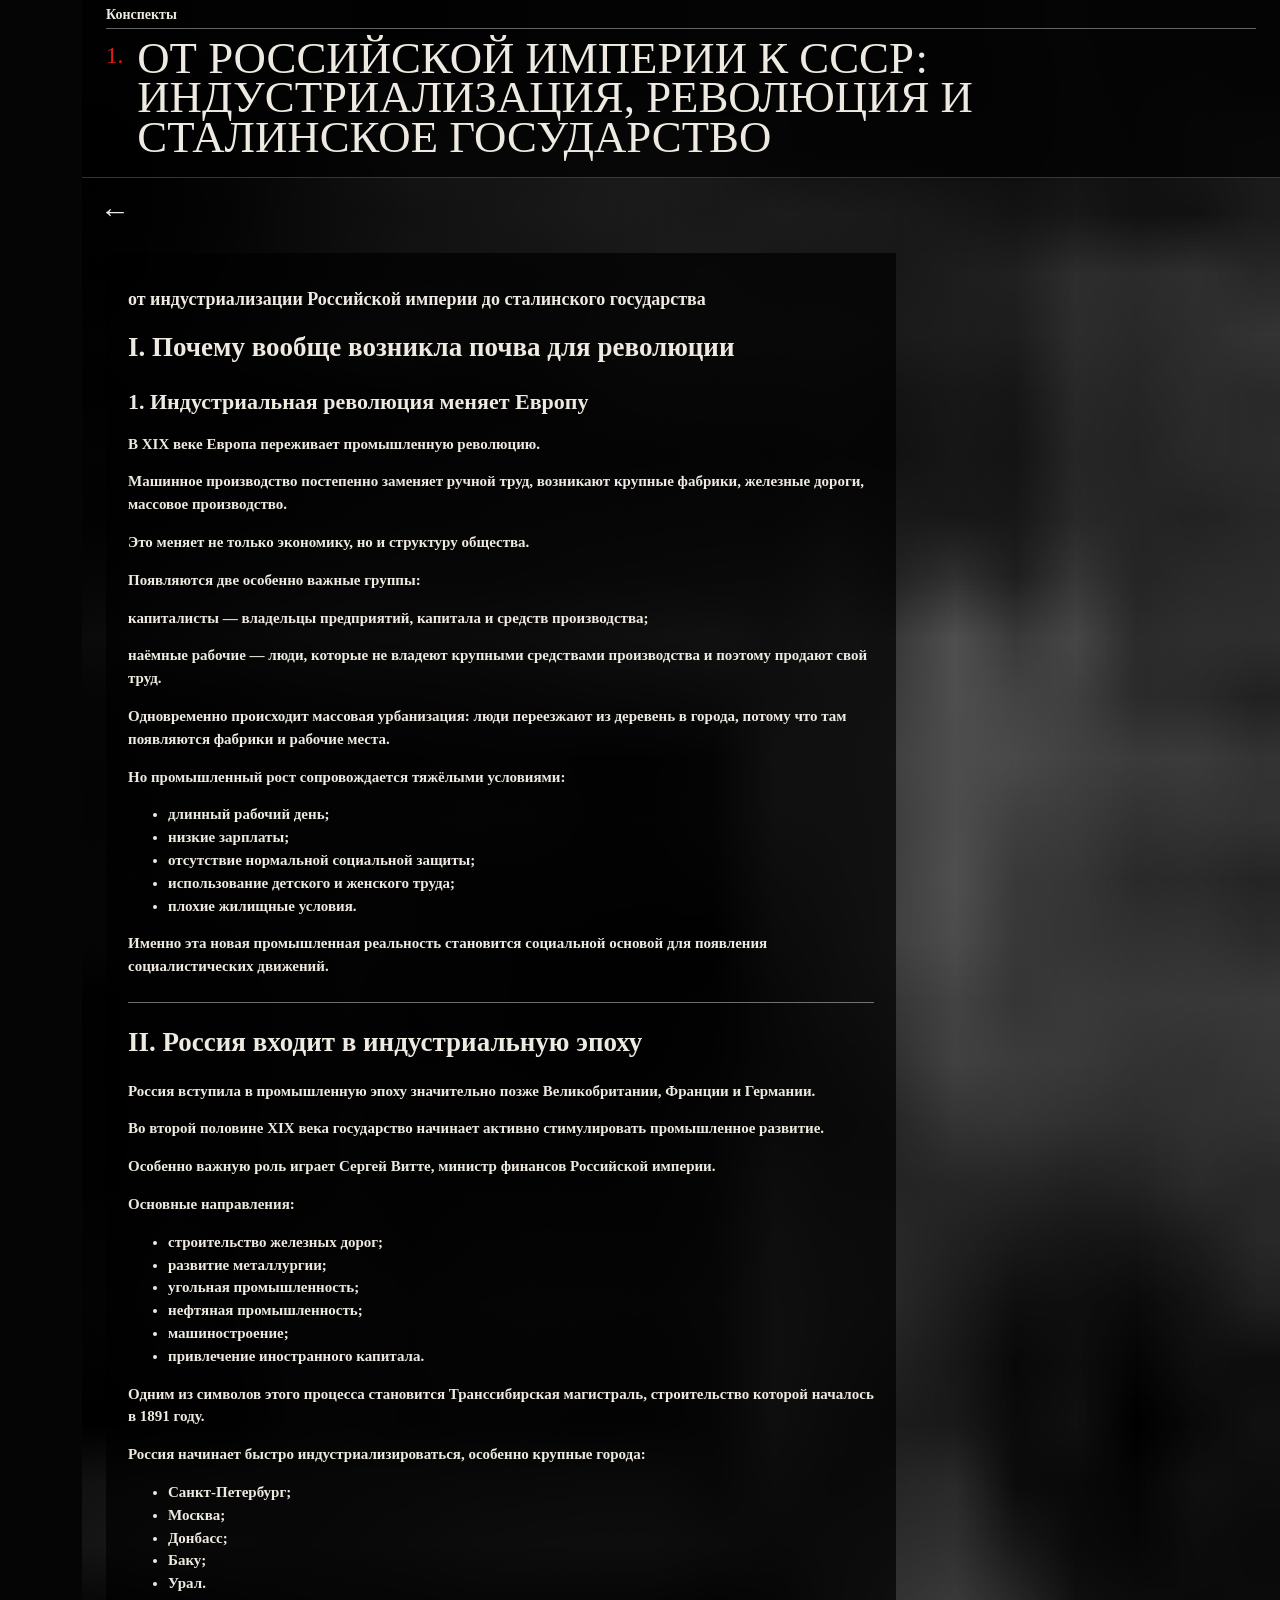
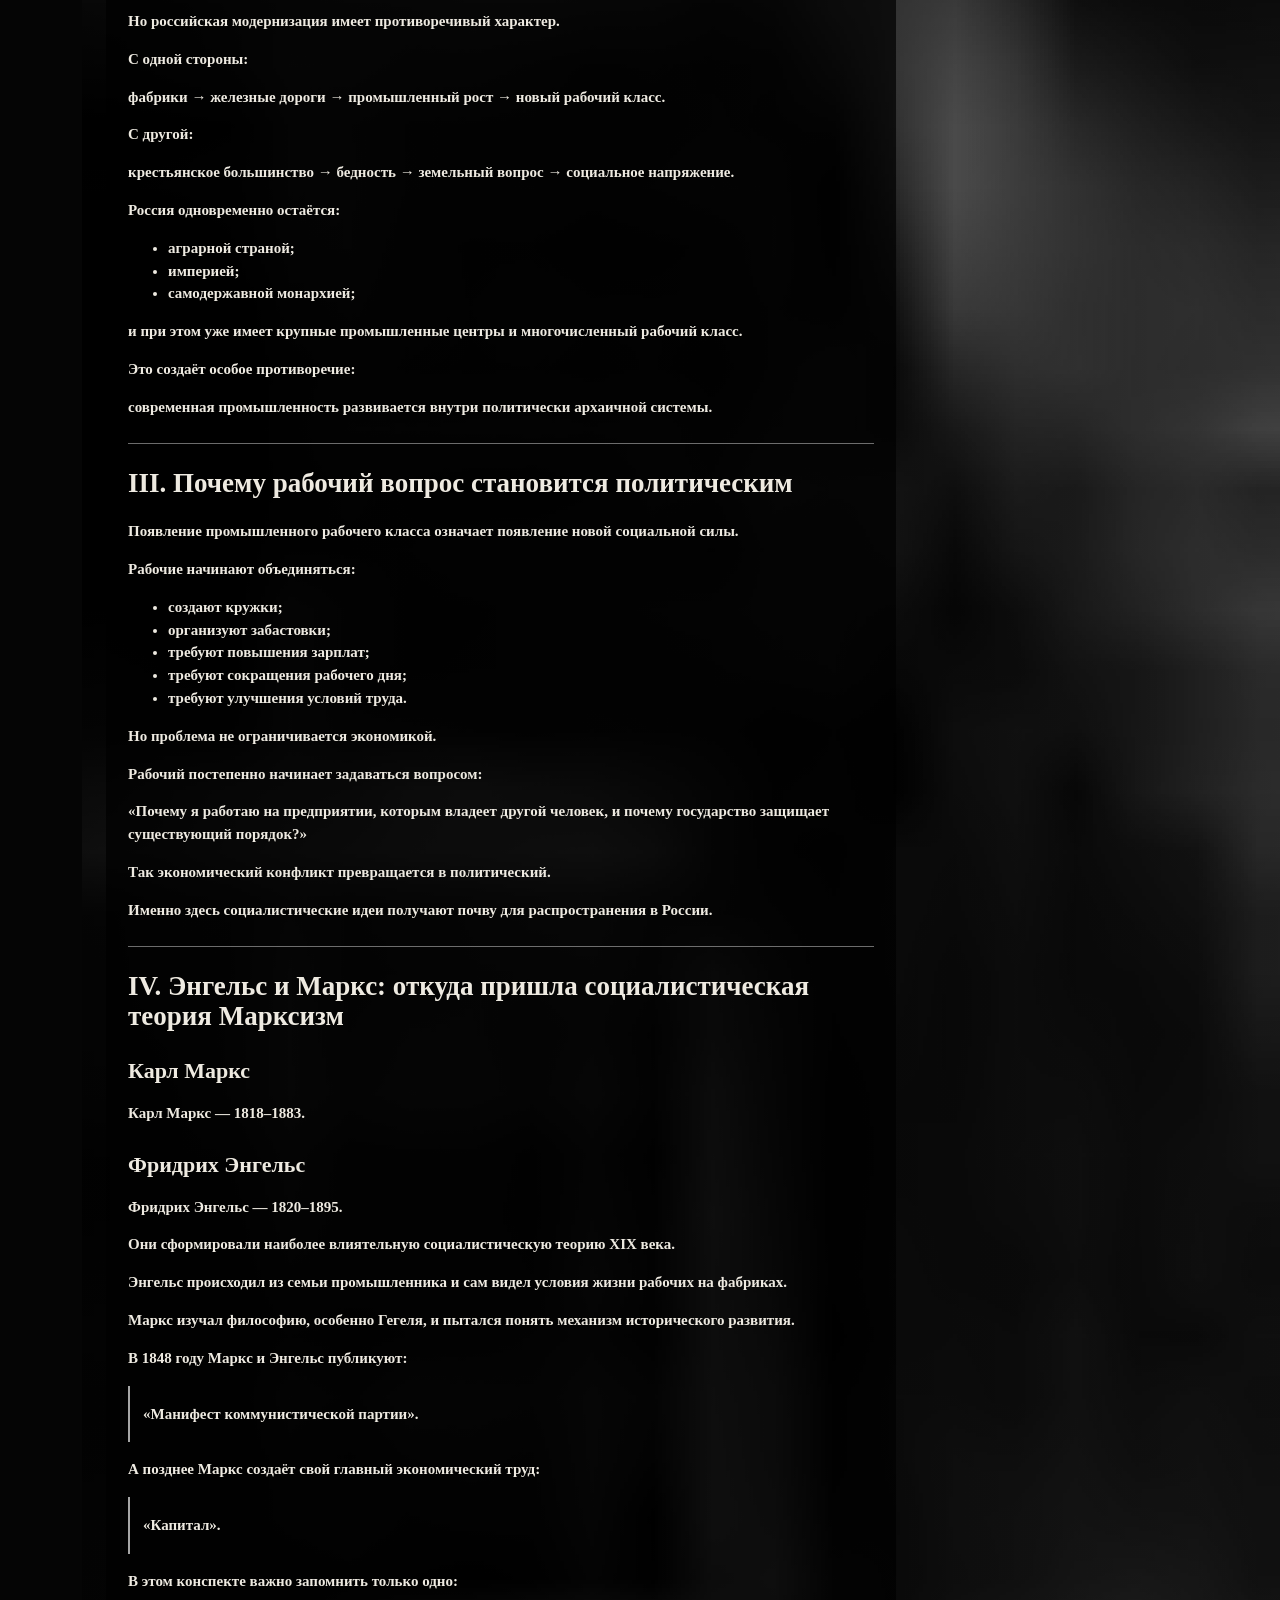
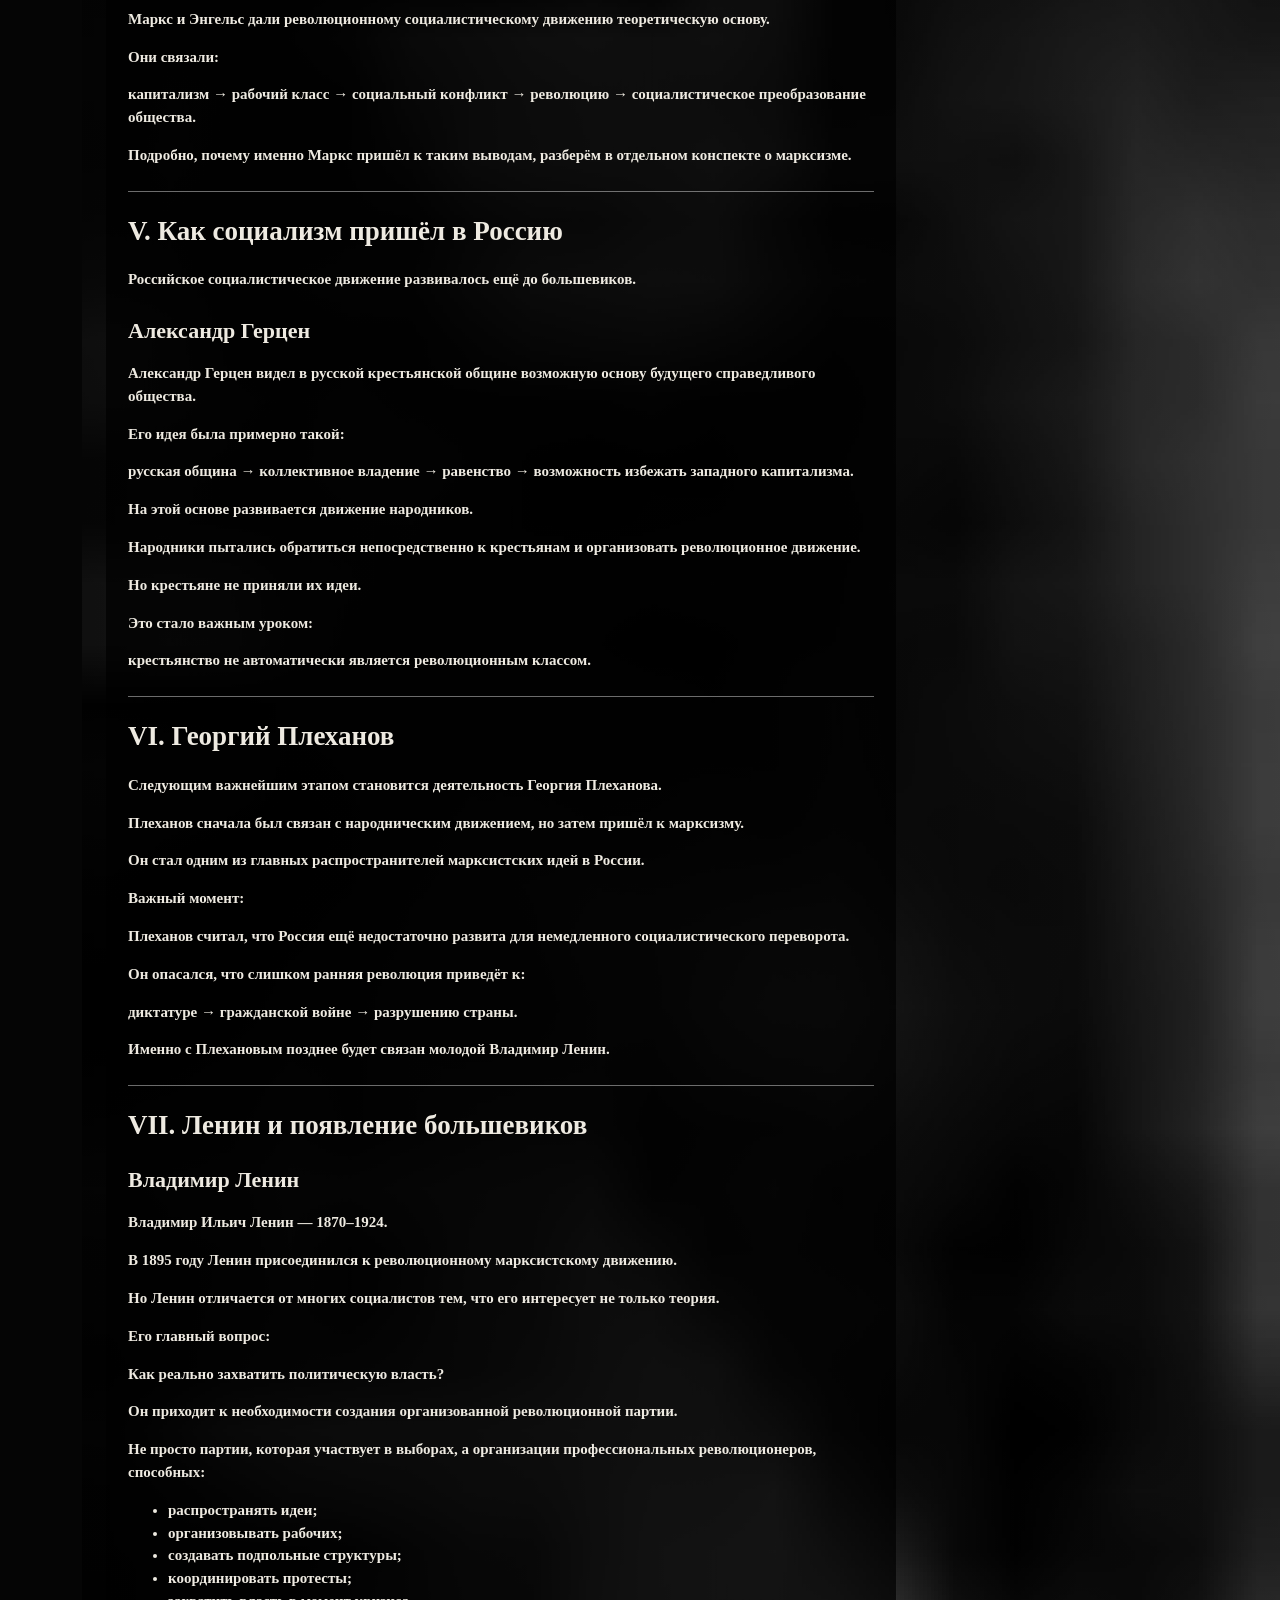
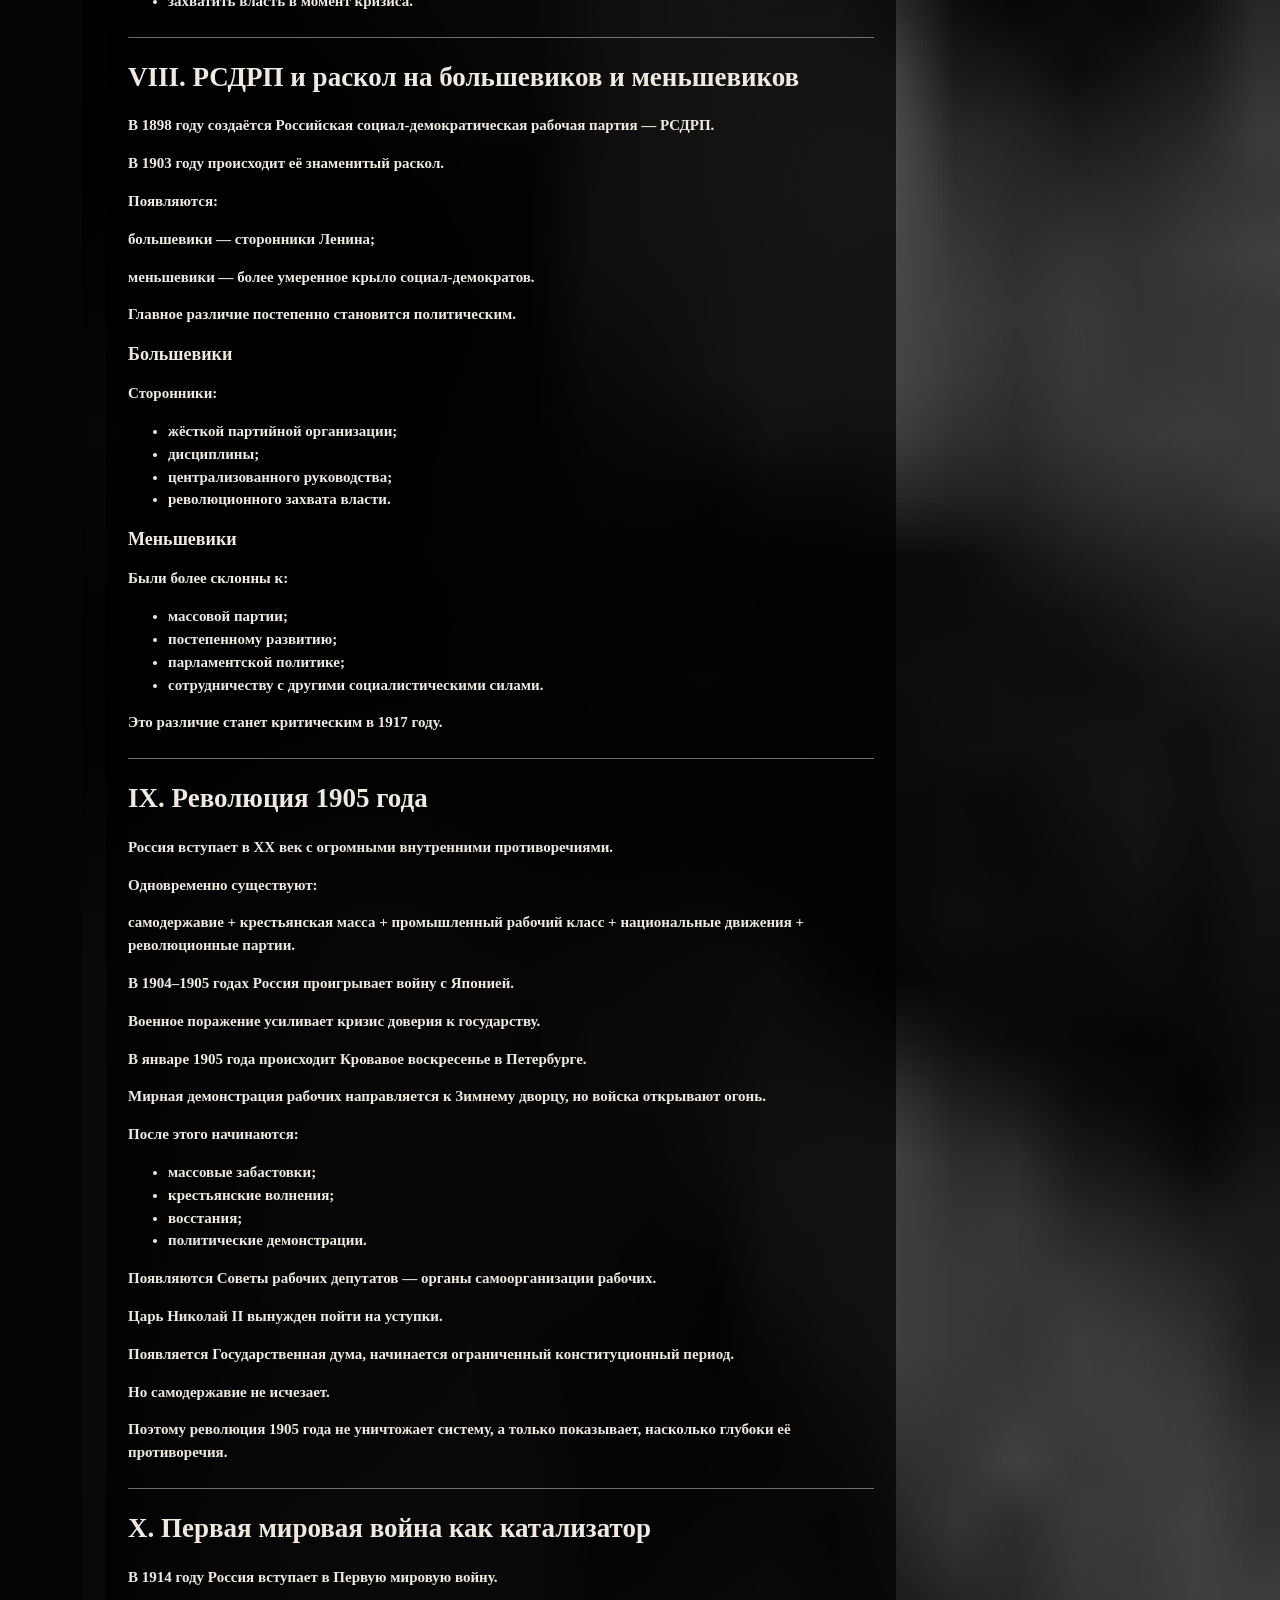
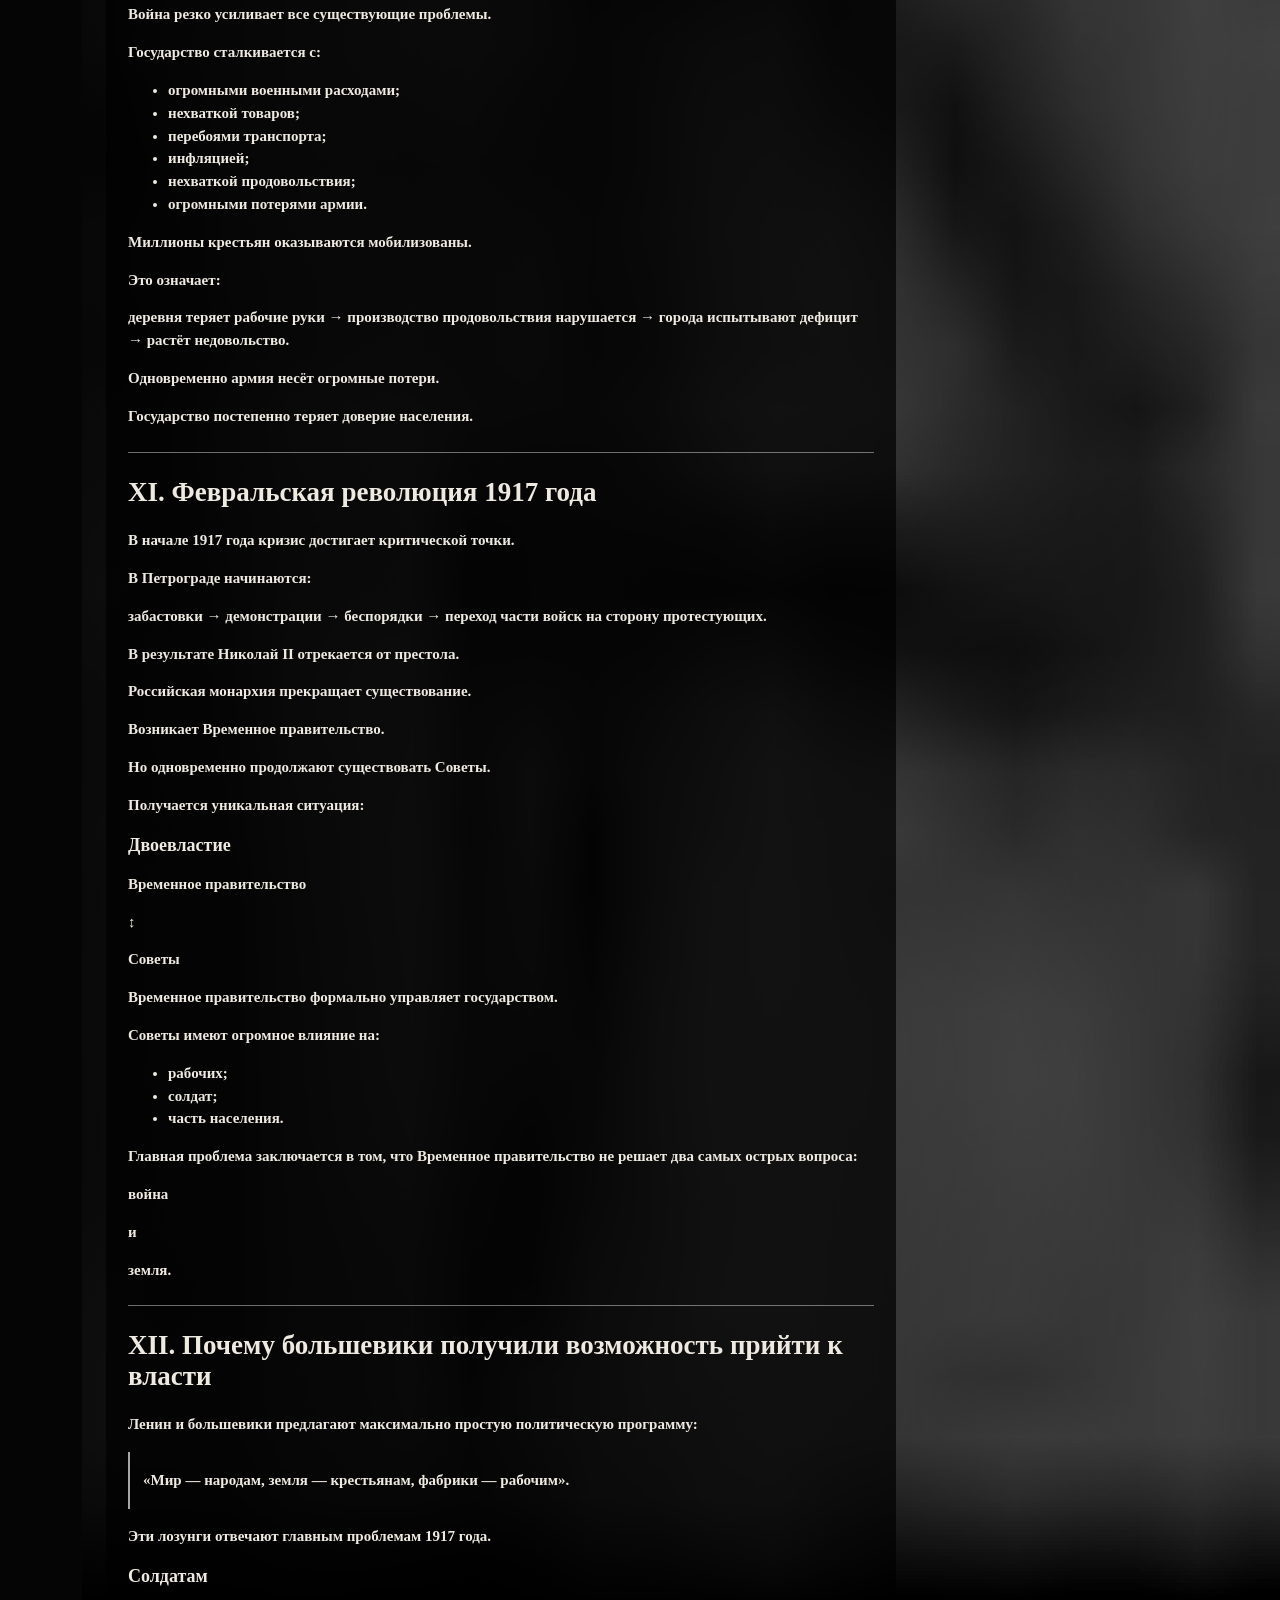
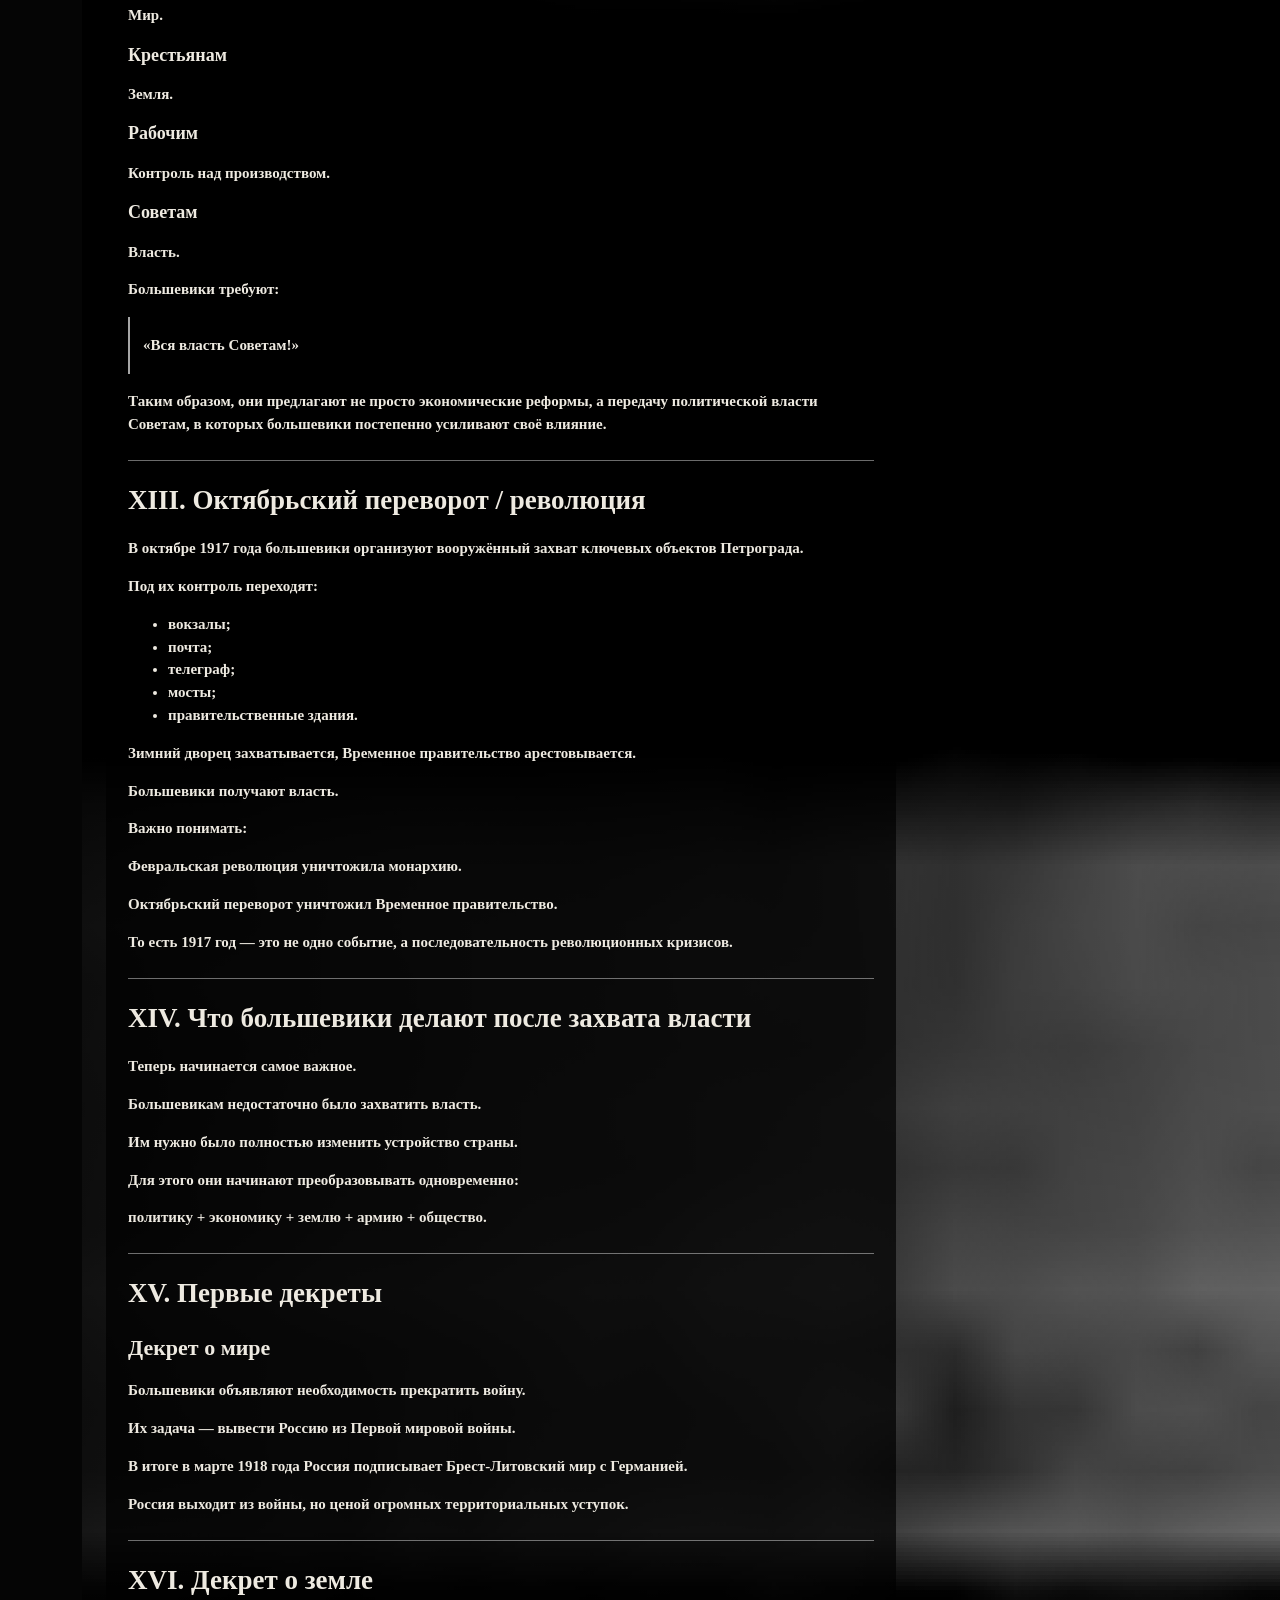
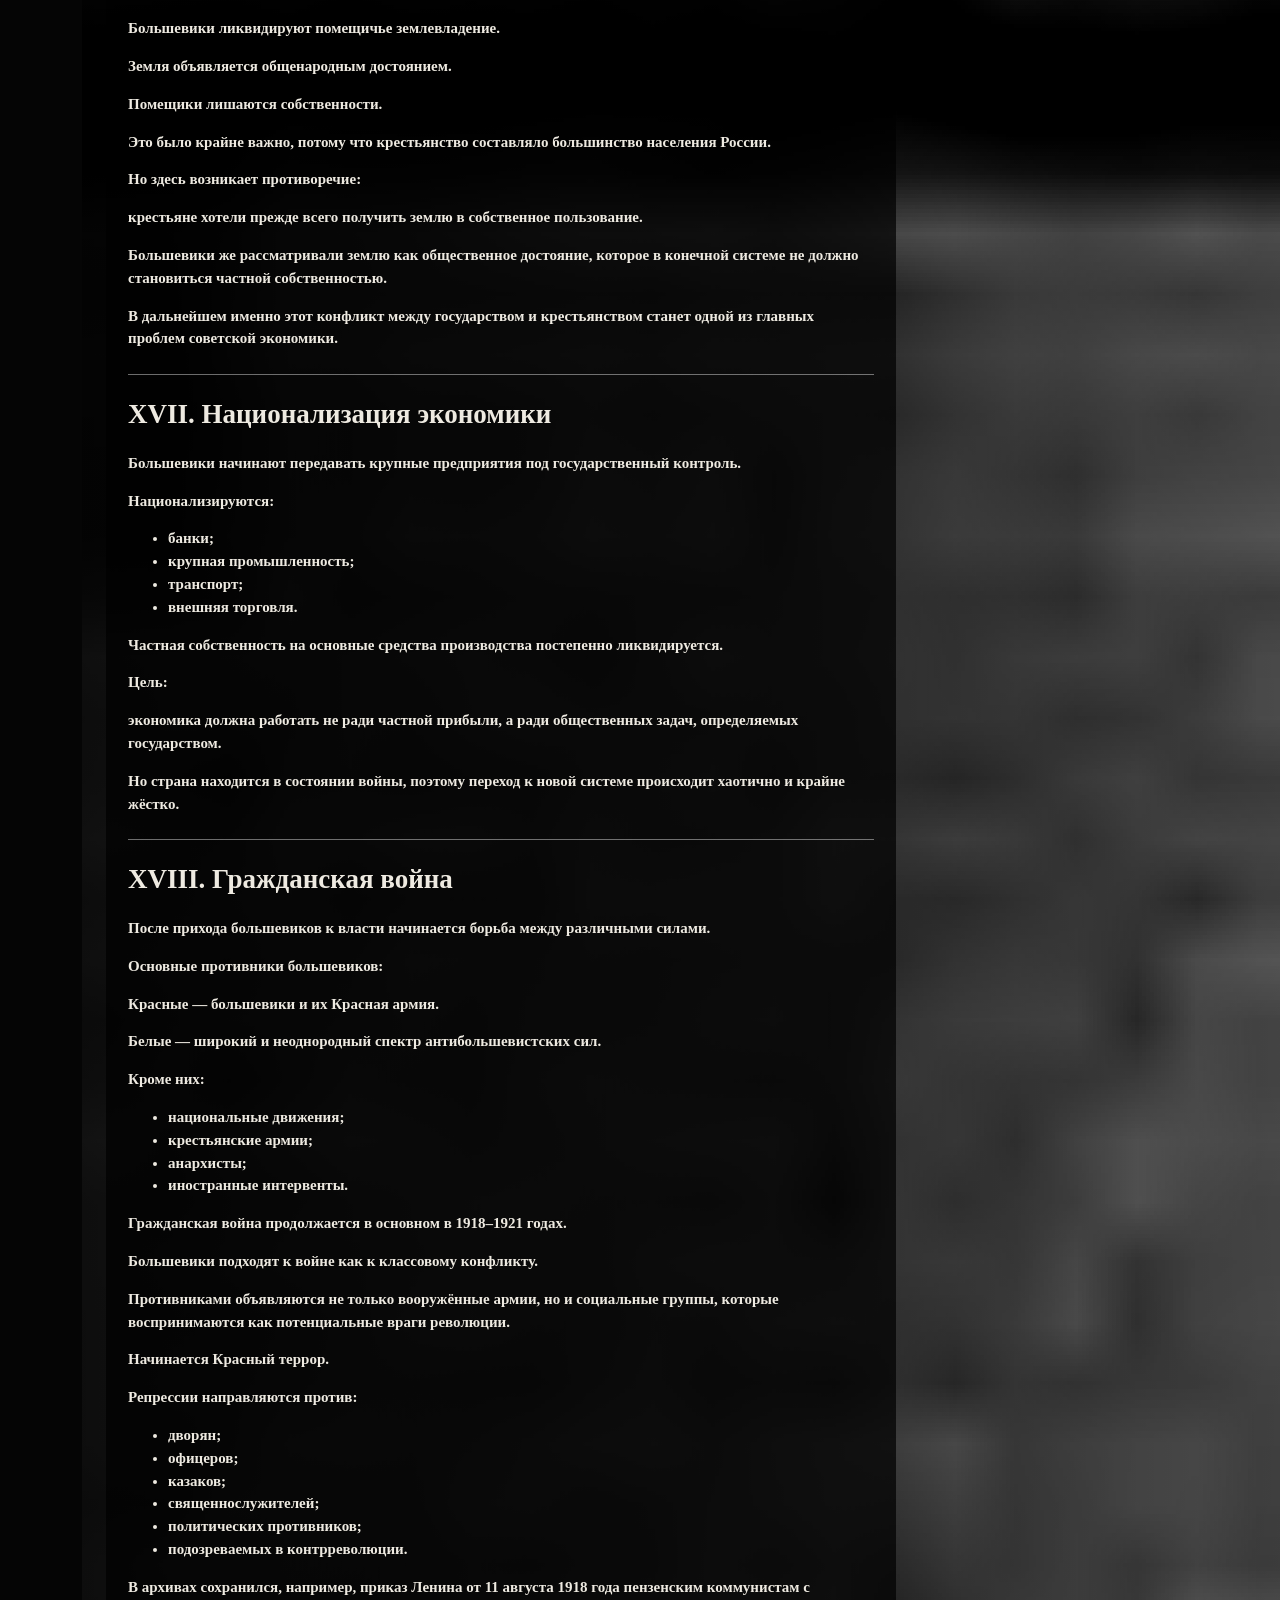
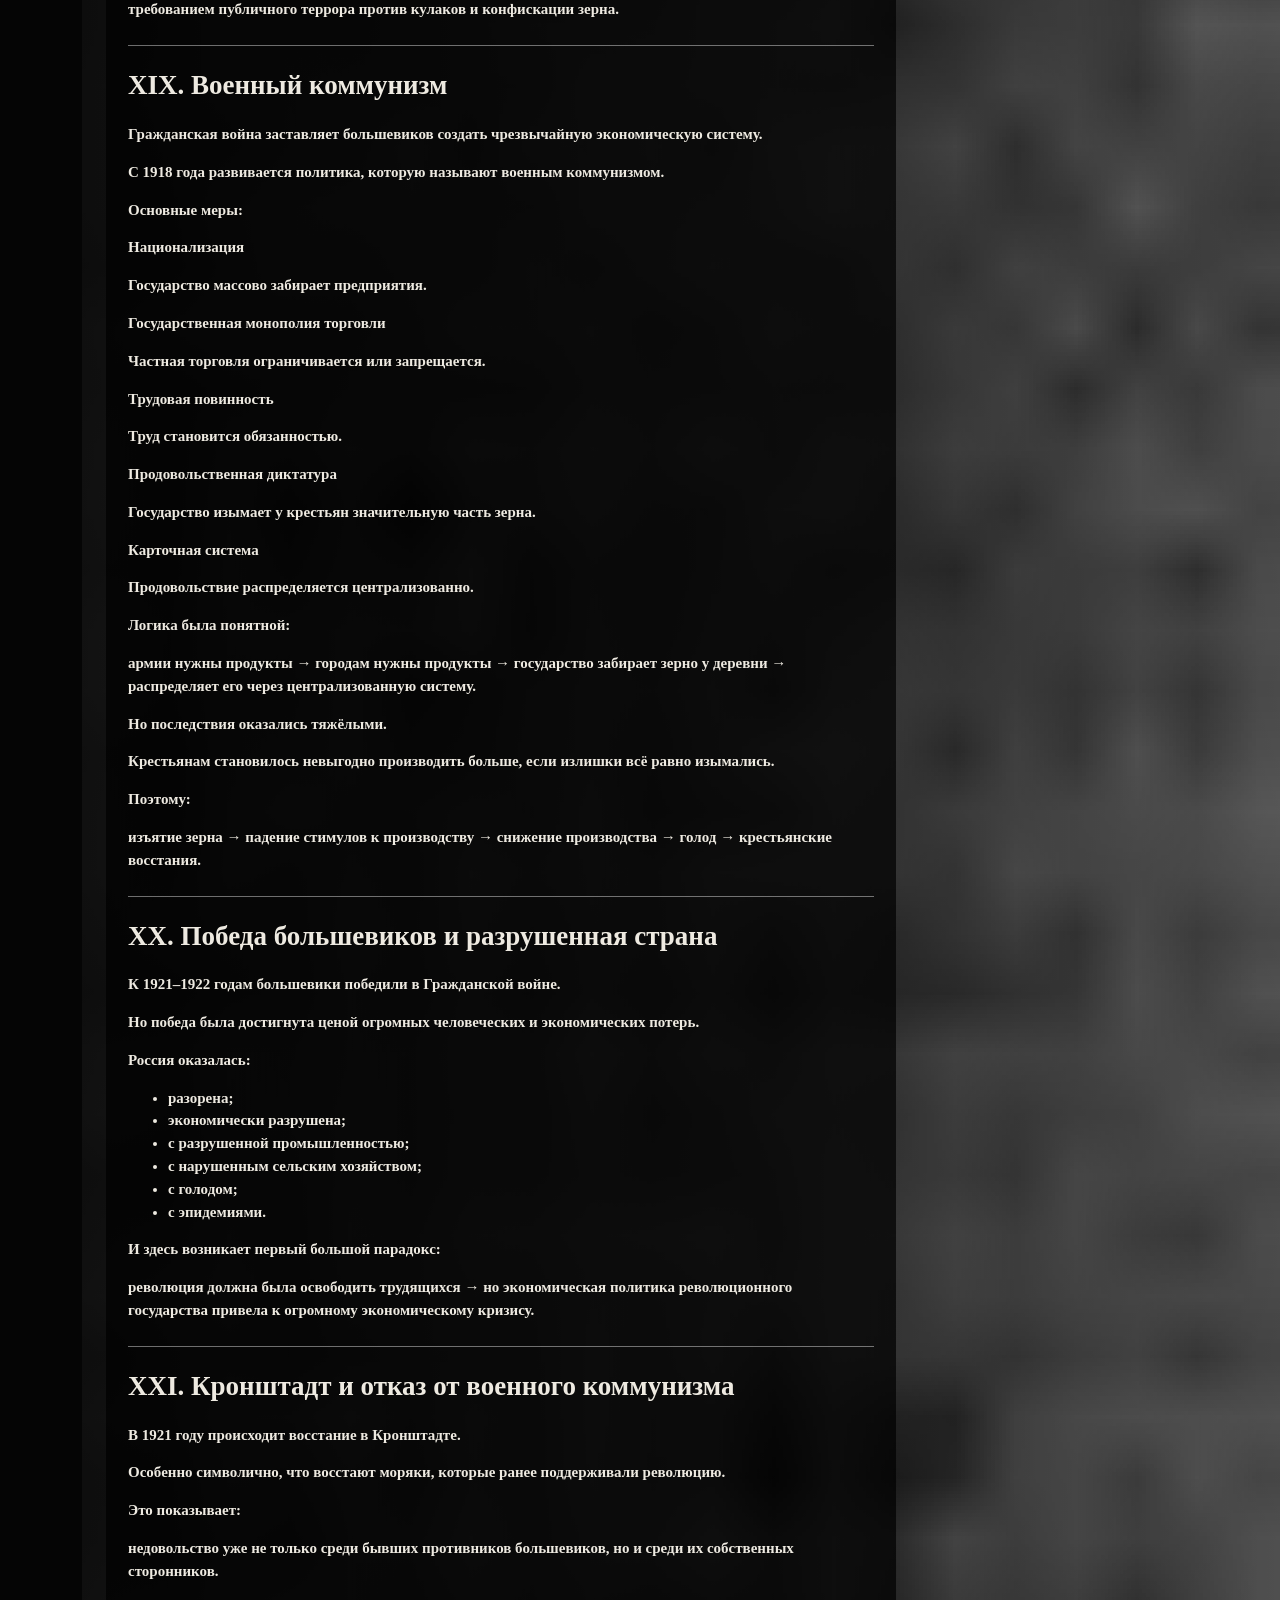
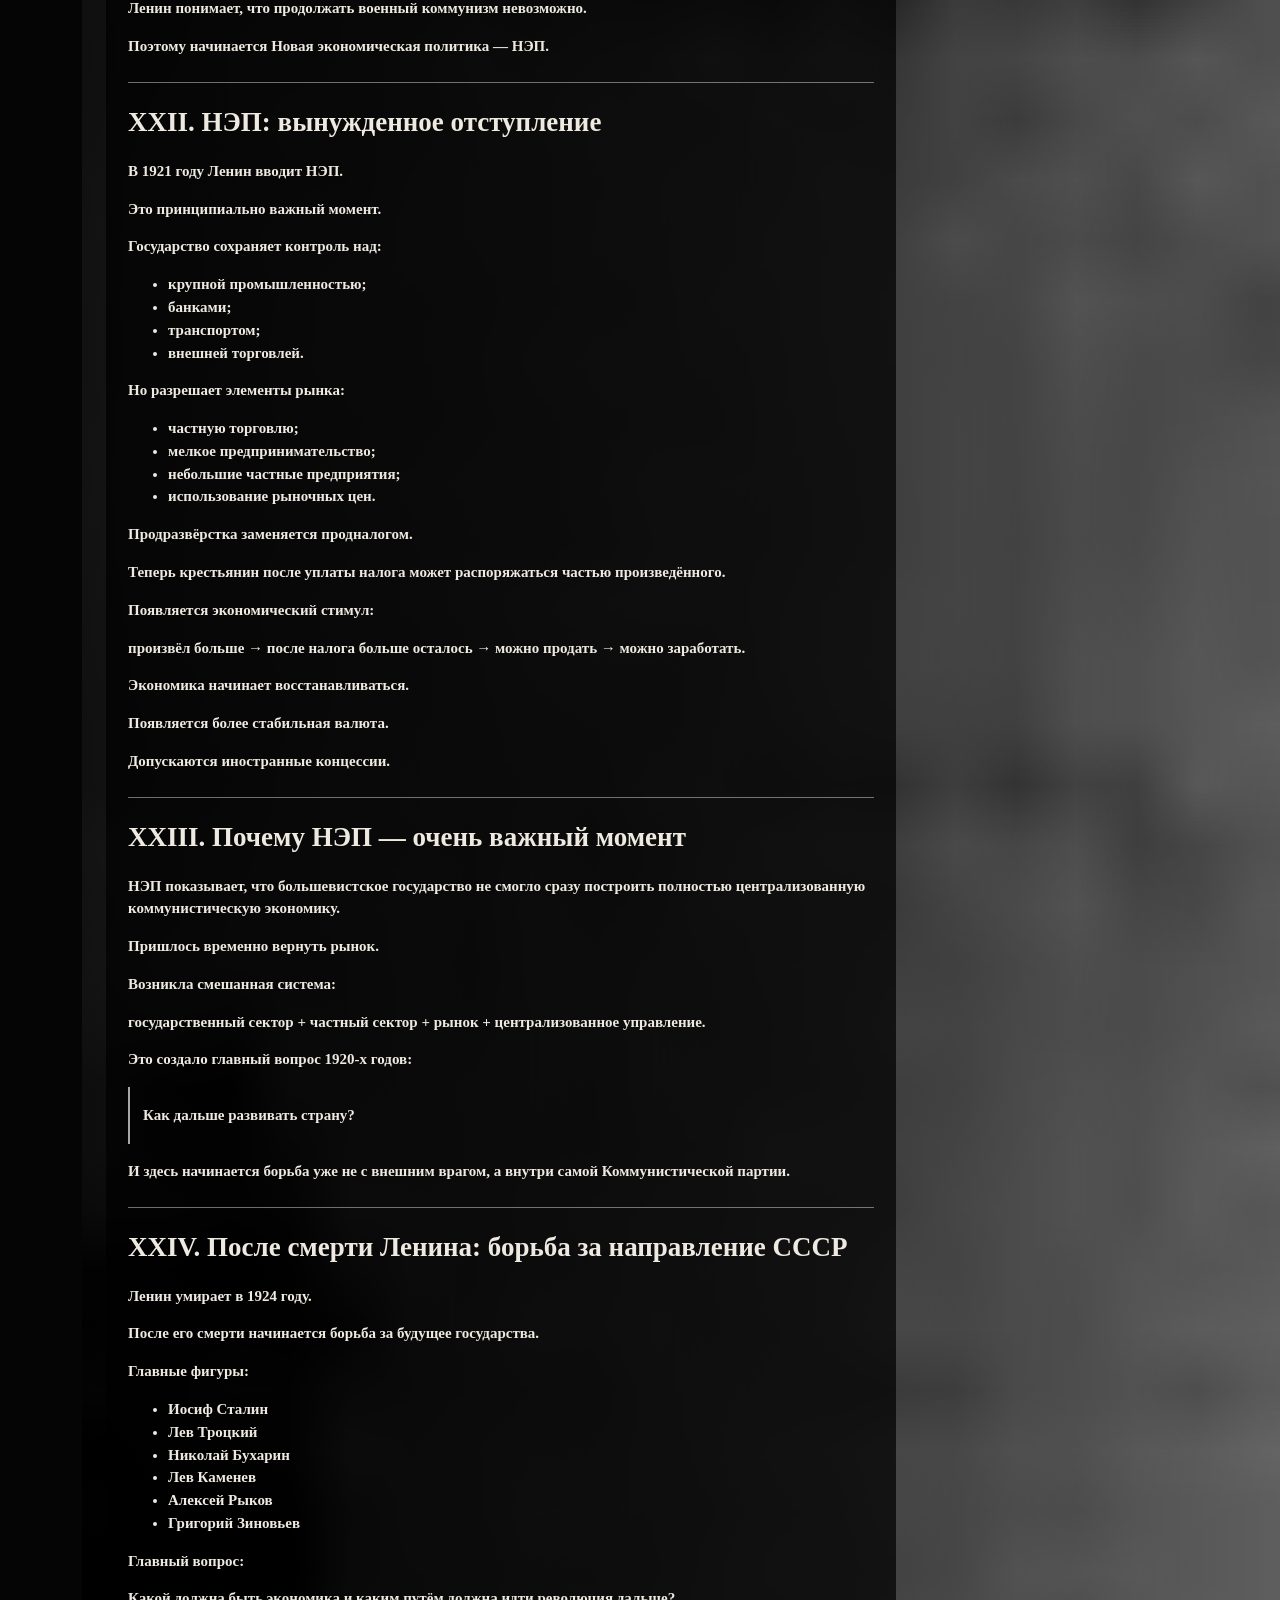
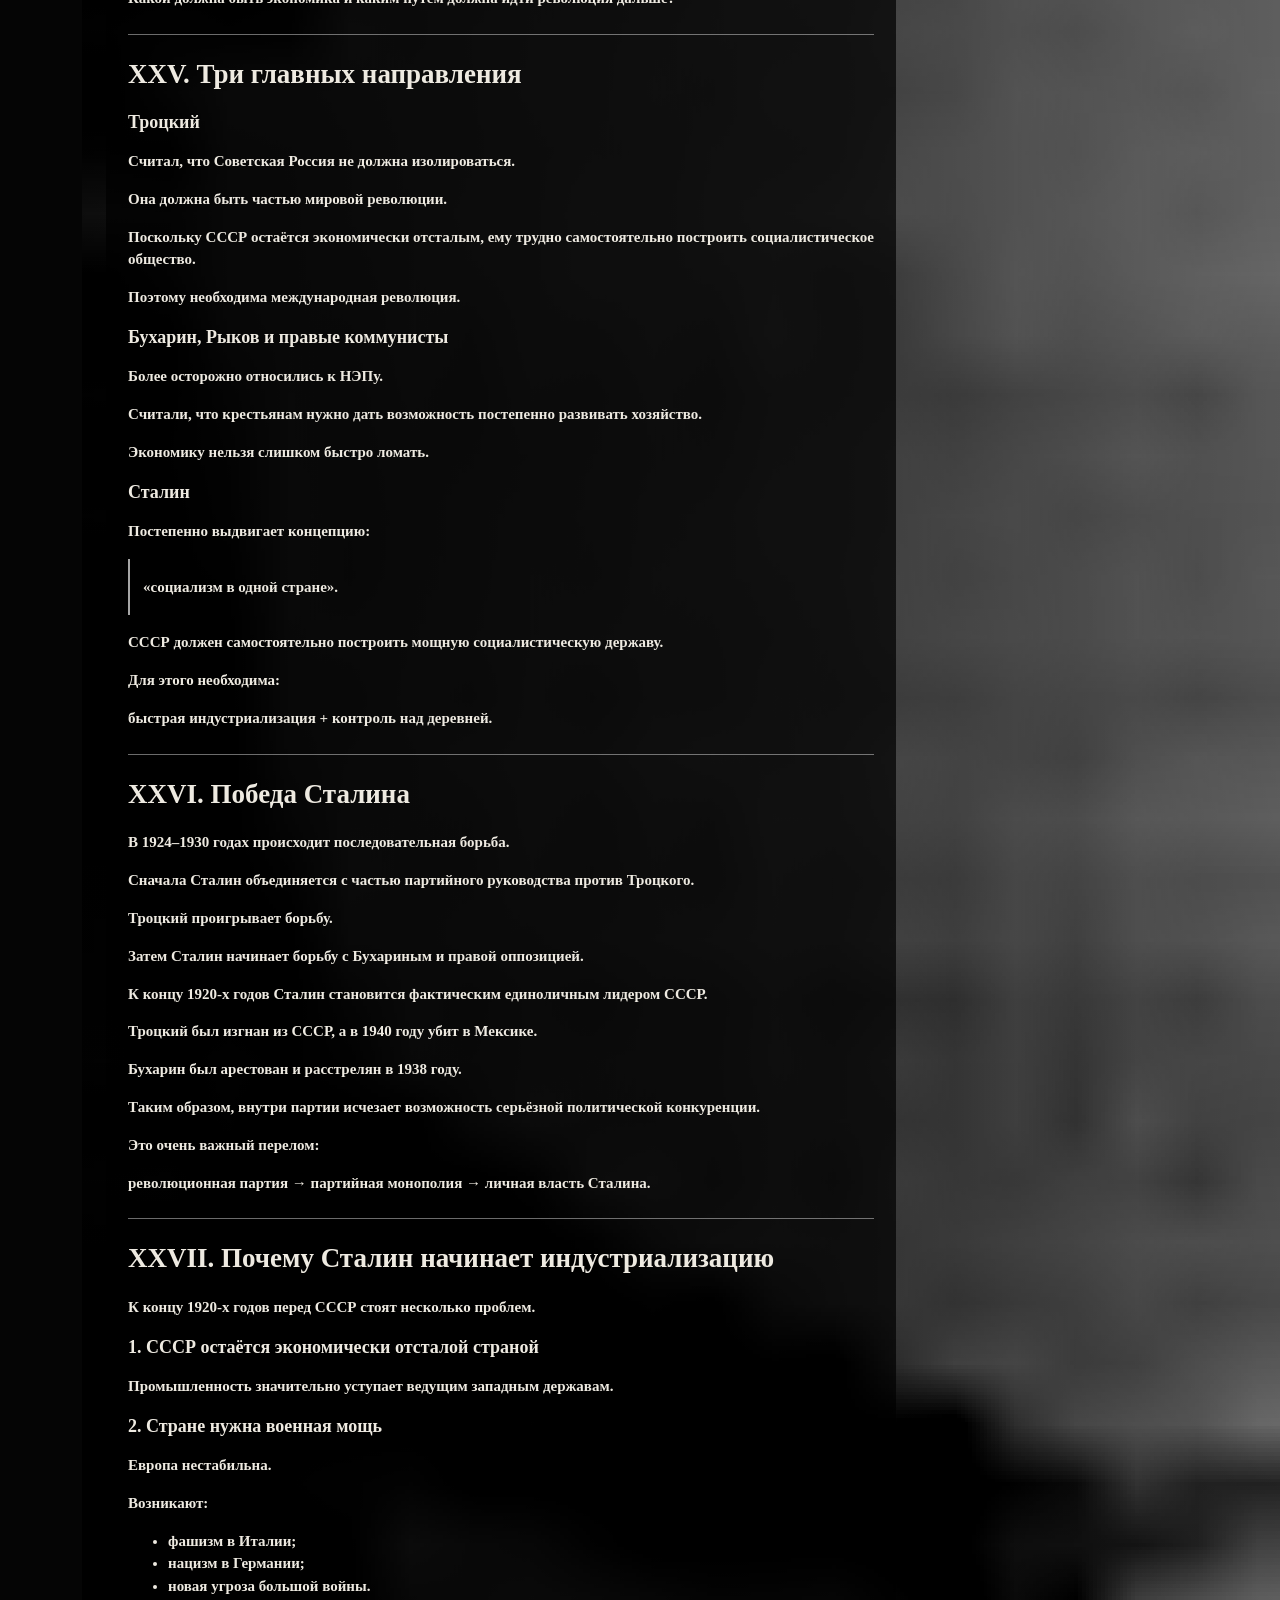
==== commit 455422cf: "Add files via upload" ====
--- a/note-1.html
+++ b/note-1.html
@@ -1,34 +1,4 @@
-<!DOCTYPE html>
-
-<html lang="ru">
-<head>
-<meta charset="utf-8"/>
-<meta content="width=device-width, initial-scale=1" name="viewport"/>
-<title>От Российской империи к СССР: индустриализация, революция и сталинское государство</title>
-<link href="../style.css" rel="stylesheet"/>
-</head>
-<body>
-<div class="site-shell">
-<aside class="sidebar">
-<div class="brand-mark">★</div>
-<div class="brand">ИСТОРИЯ<br/>ИДЕИ<br/>ОБЩЕСТВО</div>
-<nav>
-<a href="../index.html">ГЛАВНАЯ</a>
-<a href="../index.html#notes">ВСЕ ЗАМЕТКИ</a>
-</nav>
-<div class="sidebar-bottom">ЗНАНИЕ —<br/>НАШЕ ОРУЖИЕ</div>
-</aside>
-<main class="note-page">
-<header class="note-hero">
-<img alt="" src="../images/note-1.jpg"/>
-<div class="hero-overlay"></div>
-<div class="hero-title">
-<span>КОНСПЕКТ №01</span>
-<h1>От Российской империи к СССР: индустриализация, революция и сталинское государство</h1>
-</div>
-</header>
-<article class="content">
-<h3>от индустриализации Российской империи до сталинского государства</h3>
+<!doctype html><html lang="ru"><head><meta charset="utf-8"><meta name="viewport" content="width=device-width,initial-scale=1"><title>От Российской империи к СССР: индустриализация, революция и сталинское государство</title><link rel="stylesheet" href="style.css"></head><body><main class="note-page"><div class="note-background"><img src="note-1.jpg" alt=""></div><div class="note-darkness"></div><header class="note-header"><div class="kicker">Конспекты</div><div class="line"></div><div class="note-heading"><span class="note-number">1.</span><h1>ОТ РОССИЙСКОЙ ИМПЕРИИ К СССР: ИНДУСТРИАЛИЗАЦИЯ, РЕВОЛЮЦИЯ И СТАЛИНСКОЕ ГОСУДАРСТВО</h1></div></header><a class="back" href="notes.html">←</a><article class="note-content"><h3>от индустриализации Российской империи до сталинского государства</h3>
 <h1>I. Почему вообще возникла почва для революции</h1>
 <h2>1. Индустриальная революция меняет Европу</h2>
 <p>В XIX веке Европа переживает <strong>промышленную революцию</strong>.</p>
@@ -47,7 +17,7 @@
 <li>плохие жилищные условия.</li>
 </ul>
 <p>Именно эта новая промышленная реальность становится социальной основой для появления социалистических движений.</p>
-<hr/>
+<hr />
 <h1>II. Россия входит в индустриальную эпоху</h1>
 <p>Россия вступила в промышленную эпоху значительно позже Великобритании, Франции и Германии.</p>
 <p>Во второй половине XIX века государство начинает активно стимулировать промышленное развитие.</p>
@@ -84,7 +54,7 @@
 <p>и при этом уже имеет крупные промышленные центры и многочисленный рабочий класс.</p>
 <p>Это создаёт особое противоречие:</p>
 <p><strong>современная промышленность развивается внутри политически архаичной системы.</strong></p>
-<hr/>
+<hr />
 <h1>III. Почему рабочий вопрос становится политическим</h1>
 <p>Появление промышленного рабочего класса означает появление новой социальной силы.</p>
 <p>Рабочие начинают объединяться:</p>
@@ -97,11 +67,11 @@
 </ul>
 <p>Но проблема не ограничивается экономикой.</p>
 <p>Рабочий постепенно начинает задаваться вопросом:</p>
-<p>==<strong>«Почему я работаю на предприятии, которым владеет другой человек, и почему государство защищает существующий порядок?»</strong></p>
+<p><strong>«Почему я работаю на предприятии, которым владеет другой человек, и почему государство защищает существующий порядок?»</strong></p>
 <p>Так экономический конфликт превращается в политический.</p>
 <p>Именно здесь социалистические идеи получают почву для распространения в России.</p>
-<hr/>
-<h1>IV. Энгельс и Маркс: откуда пришла социалистическая теория <a href="#notes">[Марксизм]</a></h1>
+<hr />
+<h1>IV. Энгельс и Маркс: откуда пришла социалистическая теория Марксизм</h1>
 <h2>Карл Маркс</h2>
 <p><strong>Карл Маркс — 1818–1883.</strong></p>
 <h2>Фридрих Энгельс</h2>
@@ -122,7 +92,7 @@
 <p>Они связали:</p>
 <p><strong>капитализм → рабочий класс → социальный конфликт → революцию → социалистическое преобразование общества.</strong></p>
 <p>Подробно, <strong>почему именно Маркс пришёл к таким выводам</strong>, разберём в отдельном конспекте о марксизме.</p>
-<hr/>
+<hr />
 <h1>V. Как социализм пришёл в Россию</h1>
 <p>Российское социалистическое движение развивалось ещё до большевиков.</p>
 <h2>Александр Герцен</h2>
@@ -133,8 +103,8 @@
 <p>Народники пытались обратиться непосредственно к крестьянам и организовать революционное движение.</p>
 <p>Но крестьяне не приняли их идеи.</p>
 <p>Это стало важным уроком:</p>
-<p>==<strong>крестьянство не автоматически является революционным классом.</strong></p>
-<hr/>
+<p><strong>крестьянство не автоматически является революционным классом.</strong></p>
+<hr />
 <h1>VI. Георгий Плеханов</h1>
 <p>Следующим важнейшим этапом становится деятельность <strong>Георгия Плеханова</strong>.</p>
 <p>Плеханов сначала был связан с народническим движением, но затем пришёл к марксизму.</p>
@@ -144,7 +114,7 @@
 <p>Он опасался, что слишком ранняя революция приведёт к:</p>
 <p><strong>диктатуре → гражданской войне → разрушению страны.</strong></p>
 <p>Именно с Плехановым позднее будет связан молодой <strong>Владимир Ленин</strong>.</p>
-<hr/>
+<hr />
 <h1>VII. Ленин и появление большевиков</h1>
 <h2>Владимир Ленин</h2>
 <p><strong>Владимир Ильич Ленин — 1870–1924.</strong></p>
@@ -161,13 +131,13 @@
 <li>координировать протесты;</li>
 <li>захватить власть в момент кризиса.</li>
 </ul>
-<hr/>
+<hr />
 <h1>VIII. РСДРП и раскол на большевиков и меньшевиков</h1>
 <p>В <strong>1898 году</strong> создаётся <strong>Российская социал-демократическая рабочая партия — РСДРП</strong>.</p>
 <p>В <strong>1903 году</strong> происходит её знаменитый раскол.</p>
 <p>Появляются:</p>
-<p><strong><a href="#notes">[большевики]</a></strong> — сторонники Ленина;</p>
-<p><strong><a href="#notes">[меньшевики]</a></strong> — более умеренное крыло социал-демократов.</p>
+<p><strong>большевики</strong> — сторонники Ленина;</p>
+<p><strong>меньшевики</strong> — более умеренное крыло социал-демократов.</p>
 <p>Главное различие постепенно становится политическим.</p>
 <h3>Большевики</h3>
 <p>Сторонники:</p>
@@ -186,14 +156,14 @@
 <li>сотрудничеству с другими социалистическими силами.</li>
 </ul>
 <p>Это различие станет критическим в <strong>1917 году</strong>.</p>
-<hr/>
+<hr />
 <h1>IX. Революция 1905 года</h1>
 <p>Россия вступает в XX век с огромными внутренними противоречиями.</p>
 <p>Одновременно существуют:</p>
 <p><strong>самодержавие + крестьянская масса + промышленный рабочий класс + национальные движения + революционные партии.</strong></p>
 <p>В <strong>1904–1905 годах</strong> Россия проигрывает войну с Японией.</p>
 <p>Военное поражение усиливает кризис доверия к государству.</p>
-<p>В январе <strong>1905 года</strong> происходит <strong><a href="#notes">[Кровавое воскресенье]</a></strong> в Петербурге.</p>
+<p>В январе <strong>1905 года</strong> происходит <strong>Кровавое воскресенье</strong> в Петербурге.</p>
 <p>Мирная демонстрация рабочих направляется к Зимнему дворцу, но войска открывают огонь.</p>
 <p>После этого начинаются:</p>
 <ul>
@@ -207,7 +177,7 @@
 <p>Появляется <strong>Государственная дума</strong>, начинается ограниченный конституционный период.</p>
 <p>Но самодержавие не исчезает.</p>
 <p>Поэтому революция 1905 года не уничтожает систему, а только показывает, насколько глубоки её противоречия.</p>
-<hr/>
+<hr />
 <h1>X. Первая мировая война как катализатор</h1>
 <p>В <strong>1914 году</strong> Россия вступает в Первую мировую войну.</p>
 <p>Война резко усиливает все существующие проблемы.</p>
@@ -225,7 +195,7 @@
 <p><strong>деревня теряет рабочие руки → производство продовольствия нарушается → города испытывают дефицит → растёт недовольство.</strong></p>
 <p>Одновременно армия несёт огромные потери.</p>
 <p>Государство постепенно теряет доверие населения.</p>
-<hr/>
+<hr />
 <h1>XI. Февральская революция 1917 года</h1>
 <p>В начале <strong>1917 года</strong> кризис достигает критической точки.</p>
 <p>В Петрограде начинаются:</p>
@@ -250,7 +220,7 @@
 <p><strong>война</strong></p>
 <p>и</p>
 <p><strong>земля.</strong></p>
-<hr/>
+<hr />
 <h1>XII. Почему большевики получили возможность прийти к власти</h1>
 <p>Ленин и большевики предлагают максимально простую политическую программу:</p>
 <blockquote>
@@ -270,7 +240,7 @@
 <p><strong>«Вся власть Советам!»</strong></p>
 </blockquote>
 <p>Таким образом, они предлагают не просто экономические реформы, а <strong>передачу политической власти Советам</strong>, в которых большевики постепенно усиливают своё влияние.</p>
-<hr/>
+<hr />
 <h1>XIII. Октябрьский переворот / революция</h1>
 <p>В октябре <strong>1917 года</strong> большевики организуют вооружённый захват ключевых объектов Петрограда.</p>
 <p>Под их контроль переходят:</p>
@@ -287,21 +257,21 @@
 <p><strong>Февральская революция уничтожила монархию.</strong></p>
 <p><strong>Октябрьский переворот уничтожил Временное правительство.</strong></p>
 <p>То есть 1917 год — это не одно событие, а последовательность революционных кризисов.</p>
-<hr/>
+<hr />
 <h1>XIV. Что большевики делают после захвата власти</h1>
 <p>Теперь начинается самое важное.</p>
 <p>Большевикам недостаточно было захватить власть.</p>
 <p>Им нужно было <strong>полностью изменить устройство страны</strong>.</p>
 <p>Для этого они начинают преобразовывать одновременно:</p>
 <p><strong>политику + экономику + землю + армию + общество.</strong></p>
-<hr/>
+<hr />
 <h1>XV. Первые декреты</h1>
 <h2>Декрет о мире</h2>
 <p>Большевики объявляют необходимость прекратить войну.</p>
 <p>Их задача — вывести Россию из Первой мировой войны.</p>
 <p>В итоге в <strong>марте 1918 года</strong> Россия подписывает <strong>Брест-Литовский мир</strong> с Германией.</p>
 <p>Россия выходит из войны, но ценой огромных территориальных уступок.</p>
-<hr/>
+<hr />
 <h1>XVI. Декрет о земле</h1>
 <p>Большевики ликвидируют помещичье землевладение.</p>
 <p>Земля объявляется общенародным достоянием.</p>
@@ -311,7 +281,7 @@
 <p>крестьяне хотели прежде всего <strong>получить землю в собственное пользование</strong>.</p>
 <p>Большевики же рассматривали землю как общественное достояние, которое в конечной системе не должно становиться частной собственностью.</p>
 <p>В дальнейшем именно этот конфликт между государством и крестьянством станет одной из главных проблем советской экономики.</p>
-<hr/>
+<hr />
 <h1>XVII. Национализация экономики</h1>
 <p>Большевики начинают передавать крупные предприятия под государственный контроль.</p>
 <p>Национализируются:</p>
@@ -325,7 +295,7 @@
 <p>Цель:</p>
 <p><strong>экономика должна работать не ради частной прибыли, а ради общественных задач, определяемых государством.</strong></p>
 <p>Но страна находится в состоянии войны, поэтому переход к новой системе происходит хаотично и крайне жёстко.</p>
-<hr/>
+<hr />
 <h1>XVIII. Гражданская война</h1>
 <p>После прихода большевиков к власти начинается борьба между различными силами.</p>
 <p>Основные противники большевиков:</p>
@@ -352,7 +322,7 @@
 <li>подозреваемых в контрреволюции.</li>
 </ul>
 <p>В архивах сохранился, например, приказ Ленина от <strong>11 августа 1918 года</strong> пензенским коммунистам с требованием публичного террора против кулаков и конфискации зерна.</p>
-<hr/>
+<hr />
 <h1>XIX. Военный коммунизм</h1>
 <p>Гражданская война заставляет большевиков создать чрезвычайную экономическую систему.</p>
 <p>С <strong>1918 года</strong> развивается политика, которую называют <strong>военным коммунизмом</strong>.</p>
@@ -373,7 +343,7 @@
 <p>Крестьянам становилось невыгодно производить больше, если излишки всё равно изымались.</p>
 <p>Поэтому:</p>
 <p><strong>изъятие зерна → падение стимулов к производству → снижение производства → голод → крестьянские восстания.</strong></p>
-<hr/>
+<hr />
 <h1>XX. Победа большевиков и разрушенная страна</h1>
 <p>К <strong>1921–1922 годам</strong> большевики победили в Гражданской войне.</p>
 <p>Но победа была достигнута ценой огромных человеческих и экономических потерь.</p>
@@ -388,7 +358,7 @@
 </ul>
 <p>И здесь возникает первый большой парадокс:</p>
 <p><strong>революция должна была освободить трудящихся → но экономическая политика революционного государства привела к огромному экономическому кризису.</strong></p>
-<hr/>
+<hr />
 <h1>XXI. Кронштадт и отказ от военного коммунизма</h1>
 <p>В <strong>1921 году</strong> происходит восстание в Кронштадте.</p>
 <p>Особенно символично, что восстают моряки, которые ранее поддерживали революцию.</p>
@@ -396,7 +366,7 @@
 <p><strong>недовольство уже не только среди бывших противников большевиков, но и среди их собственных сторонников.</strong></p>
 <p>Ленин понимает, что продолжать военный коммунизм невозможно.</p>
 <p>Поэтому начинается <strong>Новая экономическая политика — НЭП</strong>.</p>
-<hr/>
+<hr />
 <h1>XXII. НЭП: вынужденное отступление</h1>
 <p>В <strong>1921 году</strong> Ленин вводит НЭП.</p>
 <p>Это принципиально важный момент.</p>
@@ -421,7 +391,7 @@
 <p>Экономика начинает восстанавливаться.</p>
 <p>Появляется более стабильная валюта.</p>
 <p>Допускаются иностранные концессии.</p>
-<hr/>
+<hr />
 <h1>XXIII. Почему НЭП — очень важный момент</h1>
 <p>НЭП показывает, что большевистское государство <strong>не смогло сразу построить полностью централизованную коммунистическую экономику</strong>.</p>
 <p>Пришлось временно вернуть рынок.</p>
@@ -432,7 +402,7 @@
 <p><strong>Как дальше развивать страну?</strong></p>
 </blockquote>
 <p>И здесь начинается борьба уже не с внешним врагом, а <strong>внутри самой Коммунистической партии</strong>.</p>
-<hr/>
+<hr />
 <h1>XXIV. После смерти Ленина: борьба за направление СССР</h1>
 <p>Ленин умирает в <strong>1924 году</strong>.</p>
 <p>После его смерти начинается борьба за будущее государства.</p>
@@ -447,7 +417,7 @@
 </ul>
 <p>Главный вопрос:</p>
 <p><strong>Какой должна быть экономика и каким путём должна идти революция дальше?</strong></p>
-<hr/>
+<hr />
 <h1>XXV. Три главных направления</h1>
 <h3>Троцкий</h3>
 <p>Считал, что Советская Россия не должна изолироваться.</p>
@@ -466,7 +436,7 @@
 <p>СССР должен самостоятельно построить мощную социалистическую державу.</p>
 <p>Для этого необходима:</p>
 <p><strong>быстрая индустриализация + контроль над деревней.</strong></p>
-<hr/>
+<hr />
 <h1>XXVI. Победа Сталина</h1>
 <p>В <strong>1924–1930 годах</strong> происходит последовательная борьба.</p>
 <p>Сначала Сталин объединяется с частью партийного руководства против Троцкого.</p>
@@ -478,7 +448,7 @@
 <p>Таким образом, внутри партии исчезает возможность серьёзной политической конкуренции.</p>
 <p>Это очень важный перелом:</p>
 <p><strong>революционная партия → партийная монополия → личная власть Сталина.</strong></p>
-<hr/>
+<hr />
 <h1>XXVII. Почему Сталин начинает индустриализацию</h1>
 <p>К концу 1920-х годов перед СССР стоят несколько проблем.</p>
 <h3>1. СССР остаётся экономически отсталой страной</h3>
@@ -504,7 +474,7 @@
 <p>Крестьяне сохраняют экономическую самостоятельность.</p>
 <p>Поэтому возникает необходимость одновременно:</p>
 <p><strong>индустриализировать страну + подчинить сельское хозяйство государству.</strong></p>
-<hr/>
+<hr />
 <h1>XXVIII. Великий поворот: 1928–1929 годы</h1>
 <p>В <strong>1928 году</strong> начинается первый пятилетний план.</p>
 <p>В <strong>1929 году</strong> Сталин запускает масштабную <strong>«революцию сверху»</strong>:</p>
@@ -514,7 +484,7 @@
 <p>превратить СССР из аграрной страны в мощную индустриальную державу.</p>
 </blockquote>
 <p>При этом государство хочет получить полный контроль над экономикой.</p>
-<hr/>
+<hr />
 <h1>XXIX. Индустриализация</h1>
 <p>Приоритет получают:</p>
 <ul>
@@ -543,7 +513,7 @@
 <li>низкое качество некоторых товаров;</li>
 <li>жёсткая трудовая дисциплина.</li>
 </ul>
-<hr/>
+<hr />
 <h1>XXX. Коллективизация</h1>
 <p>Чтобы финансировать индустриализацию и контролировать продовольствие, государство начинает преобразовывать деревню.</p>
 <p>До этого крестьяне в значительной степени самостоятельно распоряжались своим хозяйством.</p>
@@ -552,7 +522,7 @@
 <p>и</p>
 <p><strong>совхозы — государственные хозяйства.</strong></p>
 <p>Земля и основные средства производства переходят под контроль государства и коллективных хозяйств.</p>
-<hr/>
+<hr />
 <h1>XXXI. Почему государству понадобилась коллективизация</h1>
 <p>Связь с индустриализацией выглядит так:</p>
 <p><strong>города растут</strong></p>
@@ -573,7 +543,7 @@
 <li>ликвидировать частный сельскохозяйственный сектор;</li>
 <li>обеспечить ресурсы для индустриализации.</li>
 </ul>
-<hr/>
+<hr />
 <h1>XXXII. «Раскулачивание»</h1>
 <p>Особой мишенью становятся <strong>кулаки</strong> — более зажиточные крестьяне.</p>
 <p>Официальная политика направлена на:</p>
@@ -597,7 +567,7 @@
 <li>восставали.</li>
 </ul>
 <p>В ответ государство усиливало давление.</p>
-<hr/>
+<hr />
 <h1>XXXIII. Голод 1932–1933 годов</h1>
 <p>Насильственная коллективизация серьёзно нарушила сельскохозяйственное производство.</p>
 <p>При этом государство продолжало устанавливать высокие планы заготовки зерна.</p>
@@ -611,7 +581,7 @@
 </ul>
 <p>В Украине голод <strong>1932–1933 годов</strong> известен как <strong>Голодомор</strong>.</p>
 <p>Он сопровождался усилением репрессий против украинской интеллигенции и украинского партийного руководства.</p>
-<hr/>
+<hr />
 <h1>XXXIV. ГУЛАГ</h1>
 <p>Параллельно развивается система <strong>ГУЛАГа</strong>.</p>
 <p>Заключённых используют как принудительную рабочую силу.</p>
@@ -626,7 +596,7 @@
 <p>Получается ещё один парадокс советской системы:</p>
 <p><strong>революция уничтожила частного капиталиста → государство стало главным владельцем производства → государство получило возможность распоряжаться трудом человека практически напрямую.</strong></p>
 <p>В источнике это описано как ситуация, в которой государство начинает эксплуатировать человека уже <strong>«и как рабочего, и как потребителя»</strong>.</p>
-<hr/>
+<hr />
 <h1>XXXV. Что в итоге дала индустриализация</h1>
 <p>К середине 1930-х годов СССР действительно превращается из преимущественно аграрной страны в крупную индустриальную державу.</p>
 <p>На <strong>XVII съезде партии в 1934 году</strong> официально заявляется, что страна стала:</p>
@@ -646,7 +616,7 @@
 <p>Именно эта индустриальная база впоследствии сыграет огромную роль в способности СССР вести Вторую мировую войну.</p>
 <p>Но одновременно цена была колоссальной:</p>
 <p><strong>репрессии + коллективизация + голод + принудительный труд + снижение уровня потребления.</strong></p>
-<hr/>
+<hr />
 <h1>XXXVI. Как окончательно сформировалось сталинское государство</h1>
 <p>В 1930-е годы происходит уже не просто экономическое преобразование.</p>
 <p>Меняется сама структура власти.</p>
@@ -668,7 +638,7 @@
 <p>К этому моменту система уже очень далека от первоначальной идеи советов как органов низовой демократии.</p>
 <p>Фактически возникает:</p>
 <p><strong>однопартийное централизованное государство с огромным бюрократическим и репрессивным аппаратом.</strong></p>
-<hr/>
+<hr />
 <h1>XXXVII. Почему СССР не стал коммунистическим обществом</h1>
 <p>Здесь нужно провести самое важное различие:</p>
 <h2>СССР действительно стал социалистическим государством в советском понимании</h2>
@@ -683,13 +653,13 @@
 </ul>
 <p>Но <strong>коммунизм как конечная стадия</strong> так и не был достигнут.</p>
 <p>Почему?</p>
-<hr/>
+<hr />
 <h2>1. Государство не исчезло</h2>
 <p>Теоретически государство должно было постепенно отмереть.</p>
 <p>Произошло обратное:</p>
 <p><strong>революция → гражданская война → усиление государства → централизация → сталинская диктатура → огромный государственный аппарат.</strong></p>
 <p>Государство стало не слабее, а <strong>намного сильнее</strong>.</p>
-<hr/>
+<hr />
 <h2>2. Классы не исчезли</h2>
 <p>Формально старые классы должны были исчезнуть.</p>
 <p>Но появились новые социальные различия.</p>
@@ -702,7 +672,7 @@
 </ul>
 <p>То есть:</p>
 <p><strong>капиталистический класс исчез → но возникла новая управляющая элита.</strong></p>
-<hr/>
+<hr />
 <h1>3. Эксплуатация не исчезла</h1>
 <p>Частный капиталист действительно исчез.</p>
 <p>Но это не означало исчезновения принуждения.</p>
@@ -716,7 +686,7 @@
 </ul>
 <p>А в 1930-е годы ещё и использовало принудительный труд ГУЛАГа.</p>
 <p>Поэтому уничтожение частной собственности <strong>само по себе не гарантировало освобождения человека от экономического принуждения</strong>.</p>
-<hr/>
+<hr />
 <h1>4. Деньги и товарные отношения не исчезли</h1>
 <p>Коммунистическая конечная стадия предполагала исчезновение товарно-денежных отношений.</p>
 <p>Но СССР десятилетиями сохранял:</p>
@@ -732,7 +702,7 @@
 <blockquote>
 <p><strong>«от каждого по способностям, каждому по потребностям».</strong></p>
 </blockquote>
-<hr/>
+<hr />
 <h1>5. Дефицит не позволил создать общество изобилия</h1>
 <p>Коммунистическая утопия предполагает, что производство достигнет такого уровня, при котором общество сможет обеспечить потребности всех.</p>
 <p>Но советская экономика долгое время сталкивалась с:</p>
@@ -744,7 +714,7 @@
 </ul>
 <p>Это особенно важно.</p>
 <p>Невозможно перейти к распределению <strong>«по потребностям»</strong>, если общество не способно произвести достаточное количество благ.</p>
-<hr/>
+<hr />
 <h1>6. Проблема экономической эффективности</h1>
 <p>Централизованная система позволяла государству быстро мобилизовать ресурсы.</p>
 <p>Это особенно хорошо работало для задач типа:</p>
@@ -766,14 +736,14 @@
 <p><strong>Как стимулировать инновации?</strong></p>
 <p>Поэтому возникало противоречие:</p>
 <p><strong>мобилизационная экономика эффективна для быстрого достижения нескольких крупных целей, но хуже работает как гибкая система удовлетворения разнообразных потребностей общества.</strong></p>
-<hr/>
+<hr />
 <h1>7. Революционная партия превратилась в государственную бюрократию</h1>
 <p>Изначально партия должна была быть инструментом революции.</p>
 <p>После захвата власти она постепенно становится <strong>самой системой власти</strong>.</p>
 <p>Получается:</p>
 <p><strong>партия захватывает государство → партия контролирует государство → партийная и государственная бюрократия срастаются → появляется новая элита.</strong></p>
 <p>Поэтому вместо постепенного исчезновения политической власти возникает её концентрация.</p>
-<hr/>
+<hr />
 <h1>XXXVIII. Главный исторический парадокс СССР</h1>
 <p>Вся история можно представить как цепочку:</p>
 <p><strong>Индустриализация Европы</strong></p>
@@ -825,7 +795,7 @@
 <p><strong>сталинское государство</strong></p>
 <p>↓</p>
 <p><strong>СССР становится мощной индустриальной державой, но не коммунистическим обществом.</strong></p>
-<hr/>
+<hr />
 <h1>XXXIX. Самая важная связь: почему всё пошло именно так</h1>
 <p>Здесь полезно увидеть <strong>не отдельные события, а механизм</strong>.</p>
 <h3>Первая проблема</h3>
@@ -859,7 +829,7 @@
 <p>Поэтому:</p>
 <p><strong>экономическая мобилизация → политическая мобилизация → репрессии → уничтожение оппозиции → окончательная централизация власти.</strong></p>
 <p>И именно здесь первоначальный революционный проект превращается в <strong>сталинскую государственную систему</strong>.</p>
-<hr/>
+<hr />
 <h1>XL. Что важно запомнить отдельно</h1>
 <h3>Российская индустриализация</h3>
 <p><strong>конец XIX — начало XX века</strong></p>
@@ -891,7 +861,7 @@
 <p><strong>индустриализация + коллективизация + плановая экономика + ГУЛАГ + политические репрессии + партийная монополия.</strong></p>
 <h3>Результат</h3>
 <p>СССР стал <strong>мощной централизованной индустриальной державой</strong>, но не достиг коммунистической конечной стадии.</p>
-<hr/>
+<hr />
 <h2>Ключевая мысль</h2>
 <p>Самое важное — не запомнить отдельные даты, а увидеть <strong>цепь причин и последствий</strong>:</p>
 <blockquote>
@@ -899,9 +869,4 @@
 </blockquote>
 <p>Именно поэтому <strong>возникновение СССР и построение коммунизма — это не одно и то же</strong>. СССР возник как результат революции и Гражданской войны, а затем прошёл через несколько совершенно разных этапов: <strong>военный коммунизм → НЭП → сталинскую мобилизационную модель</strong>.</p>
 <p><strong>Отдельный конспект №2 логично будет посвятить именно марксизму:</strong> его философии, материализму, диалектике, классовой борьбе, прибавочной стоимости, отчуждению, историческому материализму, социализму и коммунизму — уже без постоянного отвлечения на историю СССР.</p>
-</article>
-<footer>ИСТОРИЯ. ИДЕИ. ОБЩЕСТВО.</footer>
-</main>
-</div>
-</body>
-</html>+</article></main></body></html>
--- a/style.css
+++ b/style.css
@@ -1,228 +1,8 @@
-
-@import url('https://fonts.googleapis.com/css2?family=Oswald:wght@400;500;600;700&family=Roboto+Slab:wght@400;500;700&display=swap');
-
-:root{
-  --red:#a72b20;
-  --dark:#161514;
-  --cream:#eee3ca;
-  --paper:#f5ecd8;
-  --ink:#191715;
-  --muted:#776d60;
-}
-*{box-sizing:border-box}
-html{scroll-behavior:smooth}
-body{margin:0;background:var(--dark);color:var(--ink);font-family:"Roboto Slab",serif}
-a{color:inherit;text-decoration:none}
-.site-shell{display:flex;min-height:100vh}
-.sidebar{position:fixed;left:0;top:0;bottom:0;width:118px;background:var(--dark);color:#f2e6ce;display:flex;flex-direction:column;z-index:10}
-.brand-mark{height:112px;background:var(--red);display:grid;place-items:center;font:54px/1 "Oswald",sans-serif;color:var(--cream)}
-.brand{padding:20px 18px;font:600 14px/1.35 "Oswald",sans-serif;letter-spacing:1px}
-.sidebar nav{margin-top:20px;border-top:1px solid #3d3934}
-.sidebar nav a{display:block;padding:17px 12px;border-bottom:1px solid #3d3934;font:600 11px "Oswald",sans-serif;letter-spacing:.7px}
-.sidebar nav a:hover,.sidebar nav a.active{background:var(--red)}
-.sidebar-bottom{margin-top:auto;background:var(--red);padding:22px 16px;font:600 11px/1.45 "Oswald",sans-serif;letter-spacing:.7px}
-.home-main,.note-page{margin-left:118px;width:calc(100% - 118px)}
-.intro{min-height:100vh;display:grid;grid-template-columns:46% 54%;background:var(--paper)}
-.intro-copy{padding:24vh 7vw 12vh 7vw;align-self:end}
-.eyebrow,.section-heading,.hero-title span{font:600 14px "Oswald",sans-serif;letter-spacing:2px;color:var(--red)}
-.intro h1{font:700 clamp(58px,8vw,130px)/.87 "Oswald",sans-serif;margin:22px 0 30px;letter-spacing:-2px}
-.intro h1 em{font-style:normal;color:var(--red)}
-.intro p{max-width:600px;font-size:18px;line-height:1.7}
-.intro-photo{min-height:100vh;overflow:hidden}
-.intro-photo img{width:100%;height:100%;object-fit:cover;filter:contrast(1.08)}
-.notes-section{background:var(--paper);padding:80px 7vw}
-.section-heading{display:flex;justify-content:space-between;border-bottom:2px solid var(--red);padding-bottom:10px;margin-bottom:25px}
-.section-heading i{font-style:normal;font-size:24px}
-.note-card{display:grid;grid-template-columns:120px 54px 1fr;align-items:center;border-bottom:1px solid #b8ac94;padding:18px 0;gap:18px;transition:.2s}
-.note-card:hover{background:#e7dcc4}
-.card-image{width:120px;height:120px;overflow:hidden}
-.card-image img{width:100%;height:100%;object-fit:cover;filter:grayscale(100%) contrast(1.08)}
-.card-number{font:600 24px "Oswald",sans-serif;color:var(--red)}
-.card-text h2{font:700 clamp(20px,2.2vw,34px)/1.05 "Oswald",sans-serif;margin:0 0 12px;text-transform:uppercase}
-.card-text span{font:600 11px "Oswald",sans-serif;letter-spacing:1.4px;color:var(--red)}
-.quote{margin:0;background:var(--red);color:var(--cream);padding:55px 10vw}
-.quote span{font:100px/0 "Roboto Slab",serif}
-.quote p{font:700 clamp(24px,3vw,42px)/1.2 "Oswald",sans-serif;max-width:950px;margin:20px 0}
-.quote small{font:600 12px "Oswald",sans-serif;letter-spacing:2px}
-footer{background:var(--dark);color:#eee3ca;padding:25px 7vw;font:600 12px "Oswald",sans-serif;letter-spacing:1px}
-footer span{float:right;color:#9e9589;font-weight:400}
-.note-hero{height:62vh;position:relative;overflow:hidden}
-.note-hero img{width:100%;height:100%;object-fit:cover;filter:grayscale(100%) contrast(1.18)}
-.hero-overlay{position:absolute;inset:0;background:linear-gradient(90deg,rgba(0,0,0,.75),rgba(0,0,0,.05))}
-.hero-title{position:absolute;left:7vw;bottom:8vh;color:#f4ead4;max-width:850px}
-.hero-title h1{font:700 clamp(48px,6vw,90px)/.95 "Oswald",sans-serif;text-transform:uppercase;margin:18px 0 0;letter-spacing:-1px}
-.content{background:var(--paper);padding:70px max(7vw,24px) 100px;max-width:1200px}
-.content h1{font:700 44px/1 "Oswald",sans-serif;color:var(--red);margin-top:0}
-.content h2{font:700 32px/1.05 "Oswald",sans-serif;margin-top:55px;text-transform:uppercase}
-.content h3{font:700 23px/1.1 "Oswald",sans-serif}
-.content p,.content li{font-size:18px;line-height:1.75}
-.content strong{font-weight:700}
-.content mark{background:#d7bd82;padding:0 3px}
-.content blockquote{margin:30px 0;padding:20px 28px;border-left:7px solid var(--red);background:#e7dcc4;font-size:21px}
-.content hr{border:0;border-top:2px solid #b8ac94;margin:45px 0}
-.content ul,.content ol{padding-left:30px}
-@media(max-width:800px){
-  .sidebar{width:76px}
-  .brand{display:none}
-  .sidebar-bottom{font-size:9px;padding:12px 8px}
-  .home-main,.note-page{margin-left:76px;width:calc(100% - 76px)}
-  .intro{display:block}
-  .intro-copy{padding:70px 28px}
-  .intro-photo{min-height:55vh}
-  .notes-section{padding:55px 28px}
-  .note-card{grid-template-columns:75px 35px 1fr;gap:10px}
-  .card-image{width:75px;height:75px}
-  .card-text h2{font-size:20px}
-  .note-hero{height:55vh}
-  .hero-title{left:28px;right:20px;bottom:40px}
-  .content{padding:45px 28px 70px}
-  .content p,.content li{font-size:16px}
-  footer span{float:none;display:block;margin-top:8px}
-}
-
-
-/* --- Homepage: architectural editorial layout --- */
-.home-main{
-  position:relative;
-  min-height:100vh;
-  overflow:hidden;
-  background:#0d0d0d;
-}
-.home-photo{
-  position:fixed;
-  inset:0;
-  z-index:0;
-}
-.home-photo img{
-  width:100%;
-  height:100%;
-  object-fit:cover;
-  object-position:center;
-  filter:contrast(1.06) saturate(.78);
-}
-.home-shade{
-  position:fixed;
-  inset:0;
-  z-index:1;
-  pointer-events:none;
-  background:
-    linear-gradient(90deg,rgba(0,0,0,.88) 0,rgba(0,0,0,.63) 24%,rgba(0,0,0,.16) 53%,rgba(0,0,0,.03) 100%),
-    linear-gradient(180deg,rgba(0,0,0,.28),rgba(0,0,0,.05) 42%,rgba(0,0,0,.38));
-}
-.home-overlay{
-  position:relative;
-  z-index:2;
-  width:min(480px,calc(100vw - 120px));
-  min-height:100vh;
-  padding:34px 28px 90px;
-  color:#f0e7d4;
-  background:rgba(8,8,8,.58);
-  border-left:1px solid rgba(240,231,212,.18);
-}
-.home-heading{
-  margin-top:0;
-}
-.home-kicker{
-  font:600 14px/1 "Roboto Slab",serif;
-  letter-spacing:.3px;
-}
-.home-rule{
-  height:1px;
-  background:#ddd0b7;
-  opacity:.9;
-  margin:8px 0 14px;
-}
-.home-heading h1{
-  margin:0;
-  font:400 clamp(38px,4.4vw,62px)/.9 "Roboto Slab",serif;
-  letter-spacing:-2px;
-}
-.home-heading h1 em{
-  font-style:normal;
-  color:var(--red);
-}
-.home-description{
-  max-width:390px;
-  margin-top:30px;
-}
-.home-description p{
-  font:400 14px/1.65 "Roboto Slab",serif;
-  color:#ddd2bf;
-}
-.home .notes-section{
-  margin-top:56px;
-  padding:0;
-  background:transparent;
-}
-.home .section-heading{
-  color:#eee3ca;
-  border-bottom:1px solid rgba(238,227,202,.5);
-  margin-bottom:12px;
-}
-.home .section-heading i{
-  color:var(--red);
-}
-.home .note-card{
-  grid-template-columns:36px 1fr;
-  border-bottom:1px solid rgba(238,227,202,.2);
-  padding:12px 0;
-  gap:12px;
-  color:#eee3ca;
-  background:transparent;
-}
-.home .note-card .card-image{display:none}
-.home .card-number{
-  font:400 14px/1 "Roboto Slab",serif;
-  color:#eee3ca;
-  padding-top:3px;
-}
-.home .card-text h2{
-  font:500 17px/1.05 "Roboto Slab",serif;
-  margin:0 0 5px;
-  text-transform:uppercase;
-}
-.home .card-text span{
-  font-size:9px;
-  color:#c9bda8;
-}
-.home .note-card:hover{
-  background:rgba(167,43,32,.18);
-}
-.home .quote{
-  margin-top:45px;
-  padding:22px 20px;
-  background:rgba(167,43,32,.88);
-}
-.home .quote span{font-size:60px}
-.home .quote p{font-size:18px;margin:10px 0}
-.home footer{
-  position:relative;
-  z-index:3;
-  margin-left:0;
-  background:rgba(8,8,8,.92);
-  padding:15px 28px;
-}
-.home footer span{display:none}
-
-@media(max-width:800px){
-  .home-overlay{
-    width:calc(100vw - 76px);
-    padding:28px 20px 70px;
-  }
-  .home-heading h1{font-size:42px}
-  .home-description{margin-top:22px}
-}
-
-
-/* --- Revised scrolling and editorial positioning --- */
-.note-page{overflow:visible}
-.note-hero{position:relative;transform:none}
-.note-hero img{position:absolute;inset:0;display:block}
-.content{position:relative}
-.home-main{overflow:visible}
-/* The homepage background/photo scrolls with the page rather than staying fixed. */
-.home-photo,.home-shade{position:absolute}
-.home-photo img{height:100%;min-height:100vh}
-@media(max-width:800px){
-  .intro-copy{padding:18vh 28px 10vh;align-self:end}
-}
+*{box-sizing:border-box}html,body{margin:0;padding:0;background:#050505;color:#eeeae1;min-height:100%;font-family:Georgia,"Times New Roman",serif}body{overflow-x:hidden}a{color:inherit;text-decoration:none}:root{--red:#e21b14;--panel:rgba(0,0,0,.72);--line:rgba(255,255,255,.38)}
+.rail{position:fixed;z-index:50;left:0;top:0;bottom:0;width:82px;background:#020202;border-right:1px solid rgba(255,255,255,.12)}.star{color:var(--red);font-size:38px;line-height:1;text-align:center;padding-top:10px}.rail nav{position:absolute;left:0;right:0;top:216px}.rail nav a{display:block;width:100%;padding:4px 8px 5px 9px;font-size:14px;line-height:1.1;white-space:nowrap}.rail nav a.active{color:var(--red)}.rail nav a:not(.active){color:#eeeae1}.rail nav a:hover{color:var(--red)}.rail nav a.active:after{content:"";display:block;width:60px;border-bottom:1px solid var(--red);margin-top:6px}
+.background,.note-background{position:absolute;z-index:0;inset:0;overflow:hidden}.background img,.note-background img{width:100%;height:100%;object-fit:cover;display:block}.background img{filter:brightness(.70) contrast(1.08)}.note-background img{filter:grayscale(100%) brightness(.55) contrast(1.12)}.darkness,.note-darkness{position:absolute;z-index:1;inset:0;pointer-events:none;background:linear-gradient(90deg,rgba(0,0,0,.87) 0%,rgba(0,0,0,.58) 42%,rgba(0,0,0,.16) 100%)}
+.home,.notes-list,.note-page{position:relative;z-index:2;margin-left:82px;min-height:100vh}.home-header,.note-header{position:relative;z-index:4;width:100%;background:var(--panel);border-bottom:1px solid rgba(255,255,255,.20);padding:8px 24px 18px}.home-header{min-height:205px}.note-header{min-height:178px}.kicker{font-weight:700;font-size:14px;line-height:1}.line{height:1px;background:var(--line);margin:6px 0 10px;width:100%}.home-header h1{margin:0;font-weight:400;font-size:clamp(42px,4.8vw,68px);line-height:.83;letter-spacing:-1.5px}.home-header h1 span{color:var(--red)}
+.intro{position:relative;z-index:5;margin:12px 0 0 24px;width:360px;max-width:calc(100% - 48px);padding:12px 13px;background:rgba(0,0,0,.72);font-size:14px;font-weight:700;line-height:1.35}.little-poster{position:absolute;z-index:5;left:105px;bottom:52px;width:125px;height:auto;max-height:185px;object-fit:contain;display:block}
+.notes-list-label{position:relative;z-index:5;width:720px;max-width:calc(100% - 48px);margin:30px 0 0 24px;padding:10px 12px;background:var(--panel);border-top:1px solid rgba(255,255,255,.2);border-bottom:1px solid rgba(255,255,255,.2);font-weight:700;font-size:14px}.notes{position:relative;z-index:5;width:720px;max-width:calc(100% - 48px);margin:0 0 70px 24px;padding:0 12px 8px;background:var(--panel)}.note-row{display:grid;grid-template-columns:42px minmax(0,1fr) 42px;align-items:center;min-height:72px;padding:8px 2px;border-bottom:1px solid rgba(255,255,255,.20)}.note-row:hover{background:rgba(255,255,255,.035)}.num{color:var(--red);font-size:23px}.note-title{font-weight:700;font-size:14px;line-height:1.3}.arrow{font-size:24px;text-align:center}
+.note-page{min-height:100vh}.note-background{height:100%;min-height:100%;position:absolute}.note-background img{height:100%;min-height:100%;object-fit:cover}.note-darkness{background:linear-gradient(90deg,rgba(0,0,0,.84),rgba(0,0,0,.53) 52%,rgba(0,0,0,.16))}.note-heading{display:flex;align-items:flex-start;gap:14px}.note-number{color:var(--red);font-size:23px;line-height:1;padding-top:5px}.note-heading h1{margin:0;max-width:1050px;font-weight:400;font-size:clamp(30px,3.5vw,52px);line-height:.88}.back{position:relative;z-index:6;display:block;width:44px;margin:16px 0 0 18px;font-size:30px;color:#eeeae1}.note-content{position:relative;z-index:5;width:min(790px,calc(100% - 48px));margin:25px 0 110px 24px;padding:18px 22px 30px;background:var(--panel);font-size:15px;font-weight:700;line-height:1.52}.note-content h1,.note-content h2,.note-content h3{line-height:1.12}.note-content h1{font-size:27px}.note-content h2{font-size:22px;margin-top:28px}.note-content h3{font-size:18px}.note-content p,.note-content li{font-size:15px;line-height:1.52}.note-content blockquote{border-left:2px solid rgba(255,255,255,.65);margin:16px 0;padding:2px 13px}.note-content hr{border:0;border-top:1px solid rgba(255,255,255,.42);margin:24px 0}
+@media(max-width:800px){.rail{width:70px}.star{font-size:32px}.rail nav{top:205px}.rail nav a{font-size:12px;padding-left:7px}.rail nav a.active:after{width:50px}.home,.notes-list,.note-page{margin-left:70px}.home-header,.note-header{padding-left:15px;padding-right:14px}.home-header{min-height:180px}.home-header h1{font-size:40px}.intro{margin-left:14px;width:calc(100% - 28px)}.little-poster{left:82px;bottom:25px;width:105px;max-height:160px}.notes-list-label,.notes{width:calc(100% - 28px);max-width:none;margin-left:14px}.note-row{grid-template-columns:30px minmax(0,1fr) 28px}.note-title{font-size:12px}.note-content{width:calc(100% - 28px);margin-left:14px;padding:15px 16px}.note-heading h1{font-size:30px}}
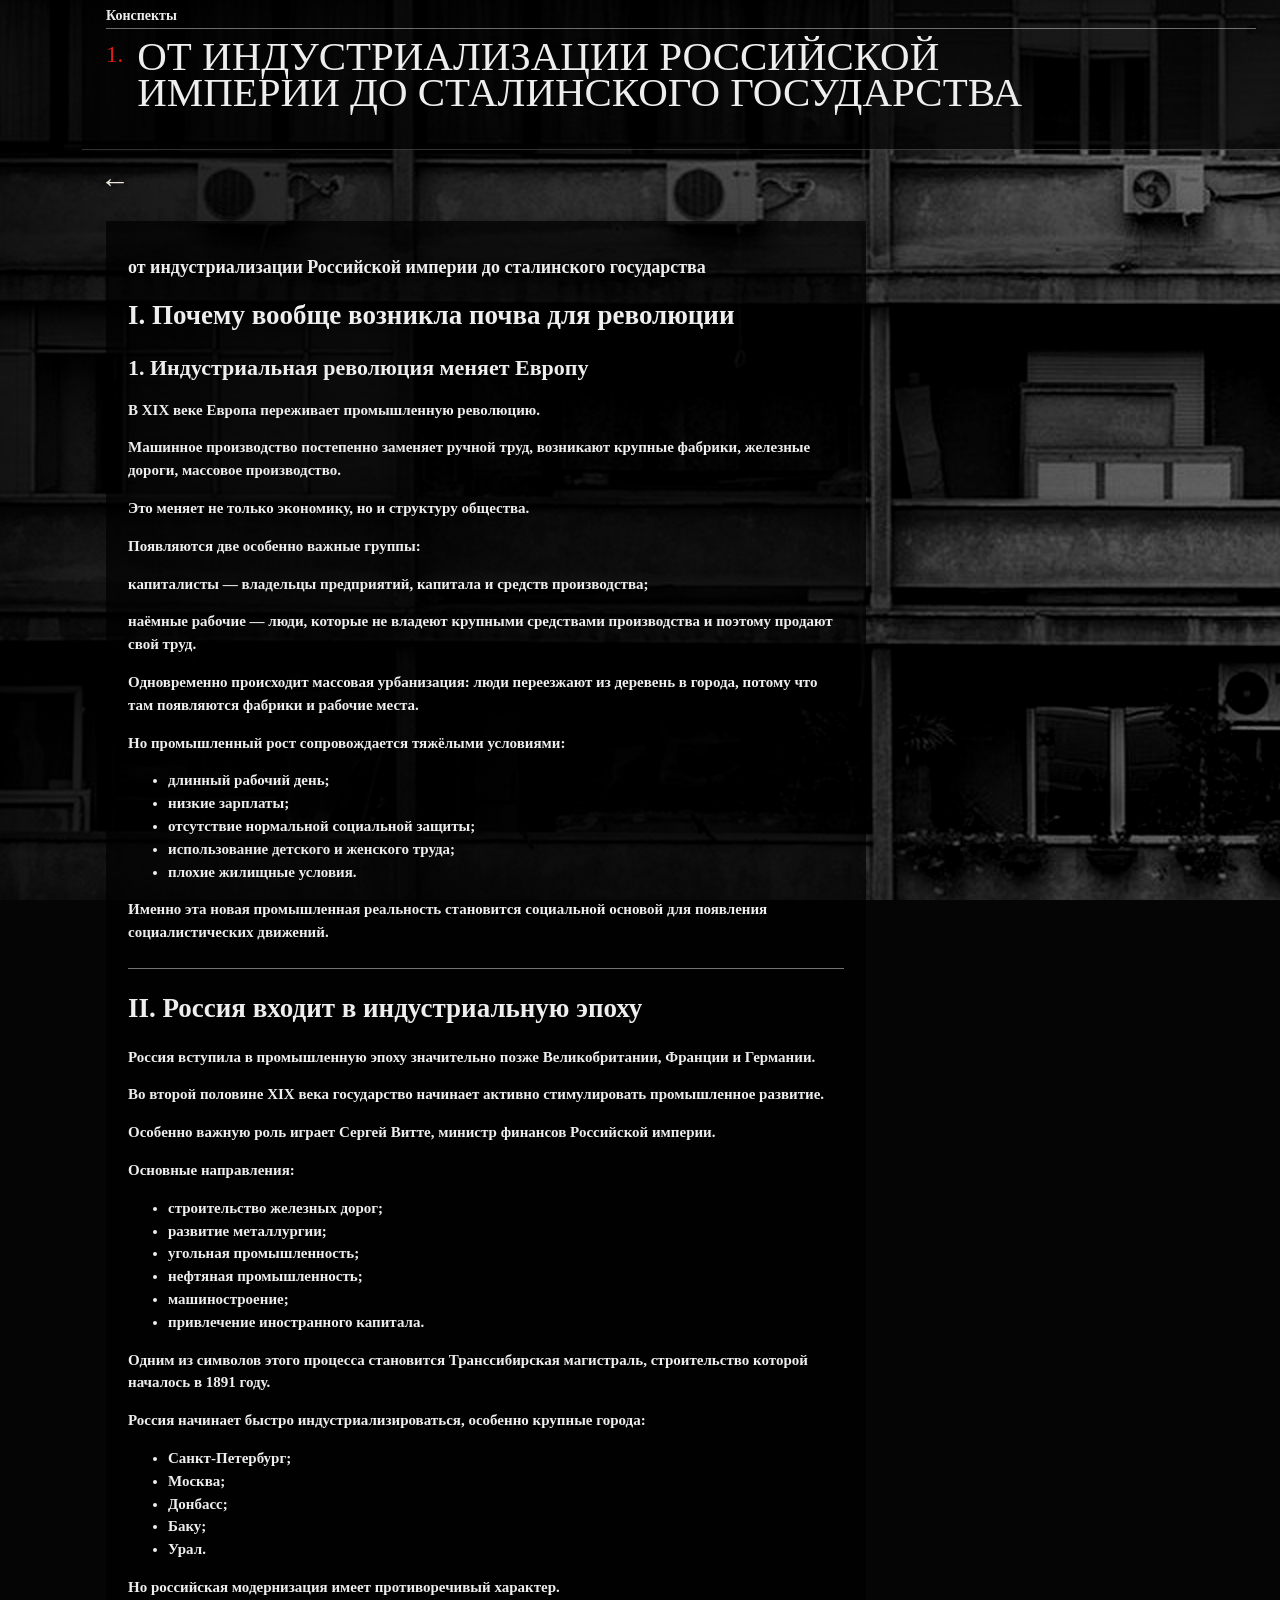
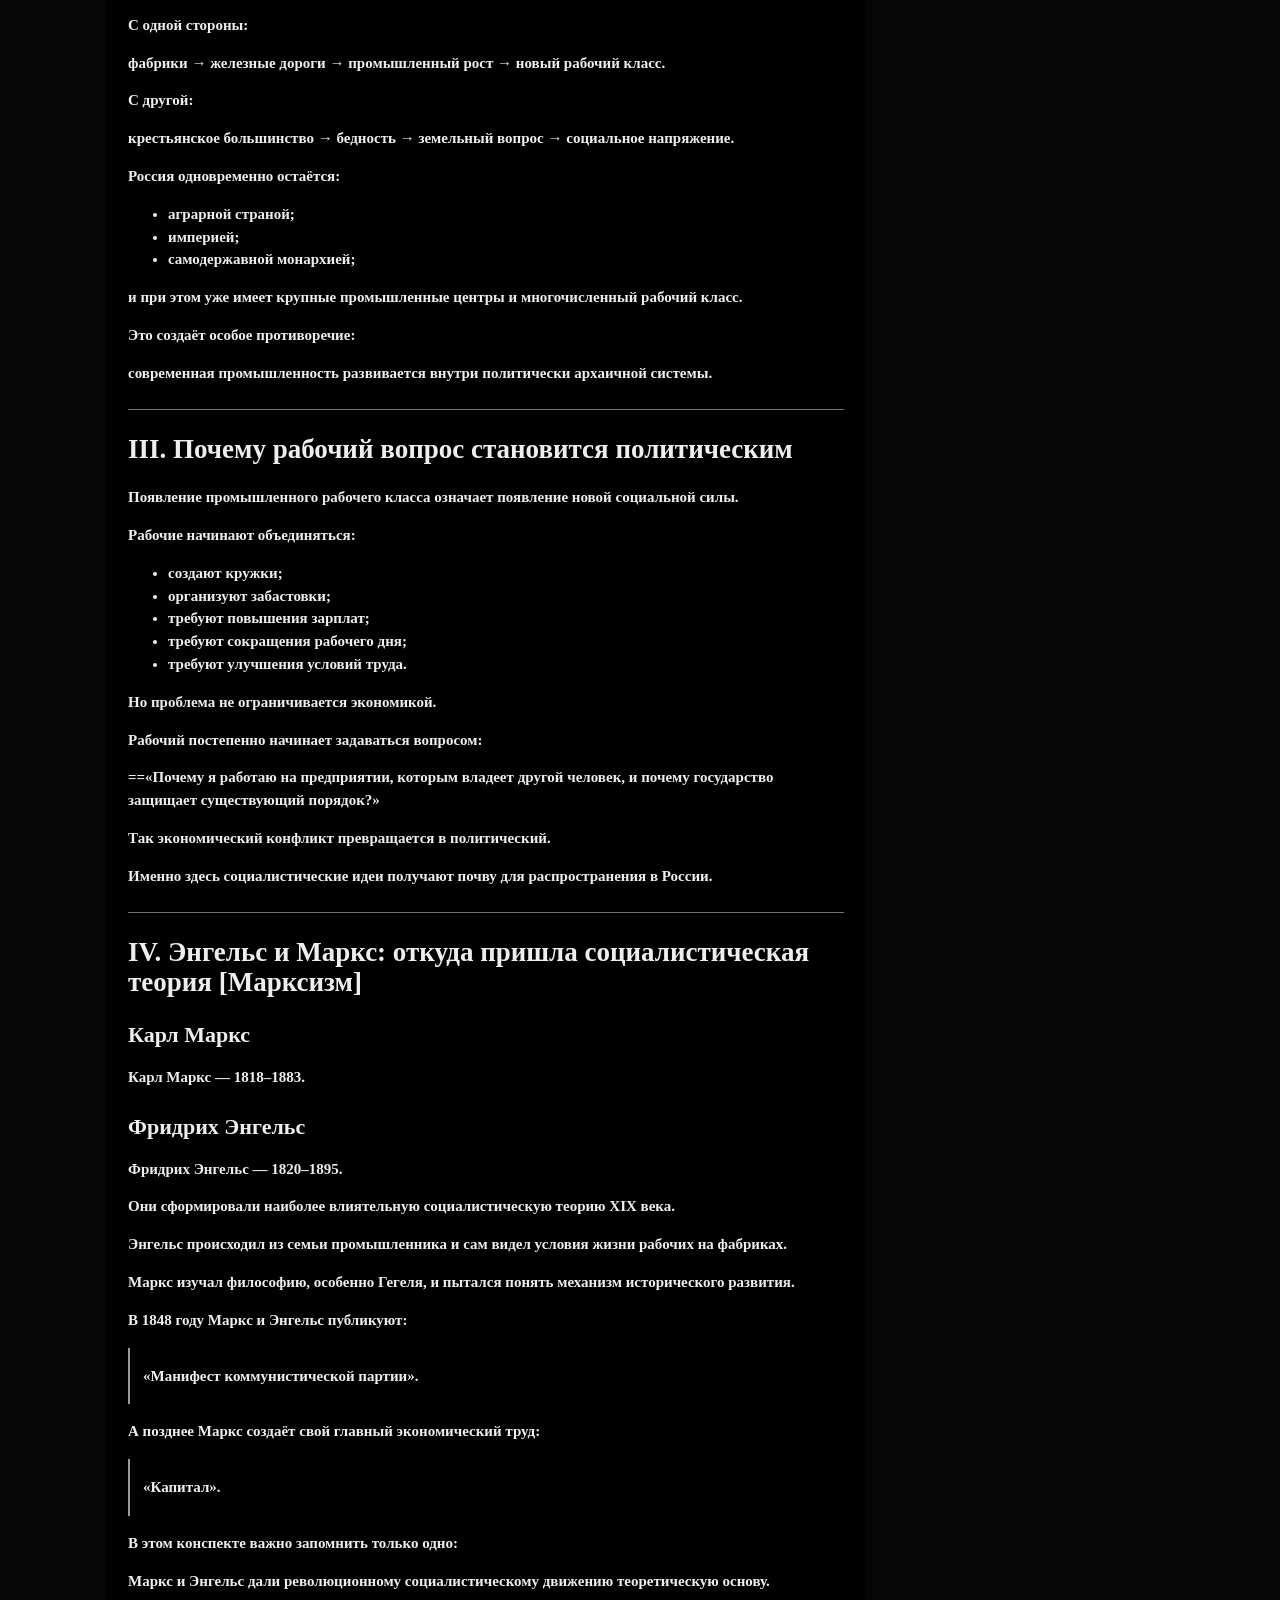
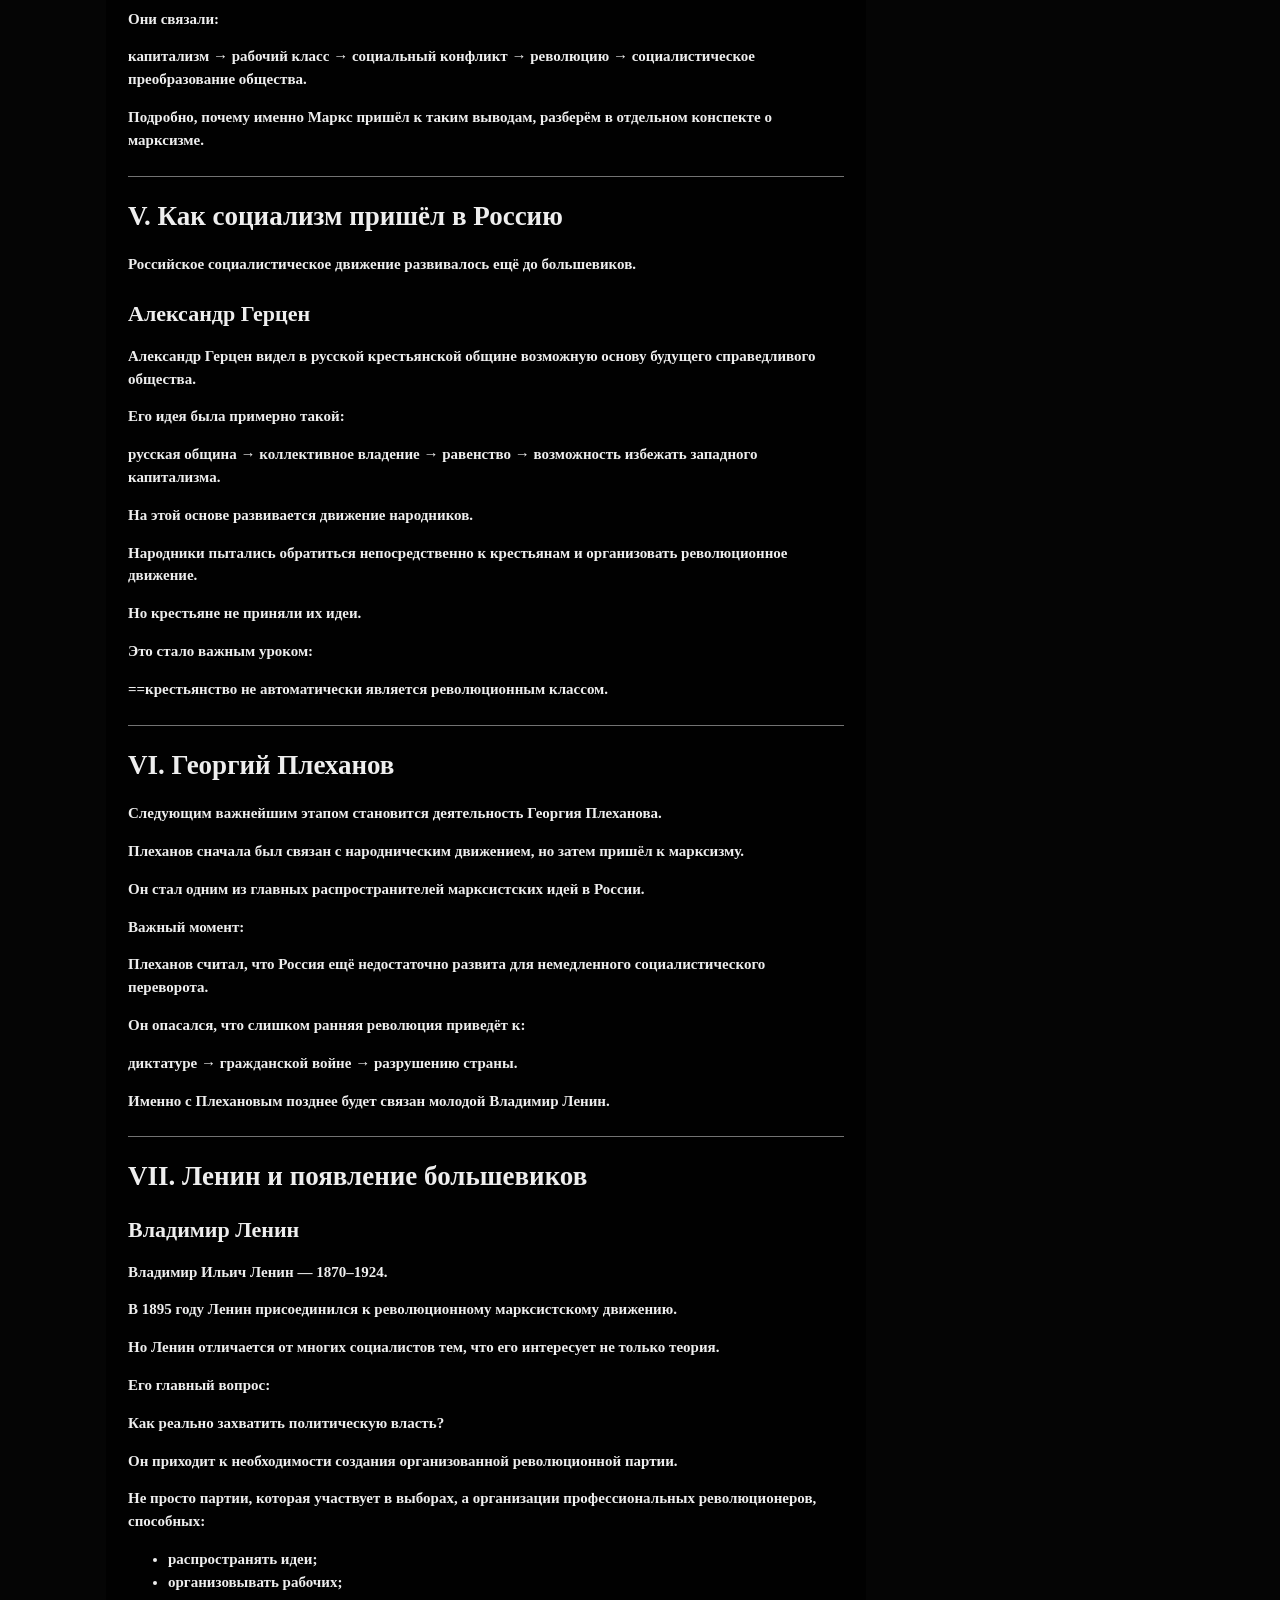
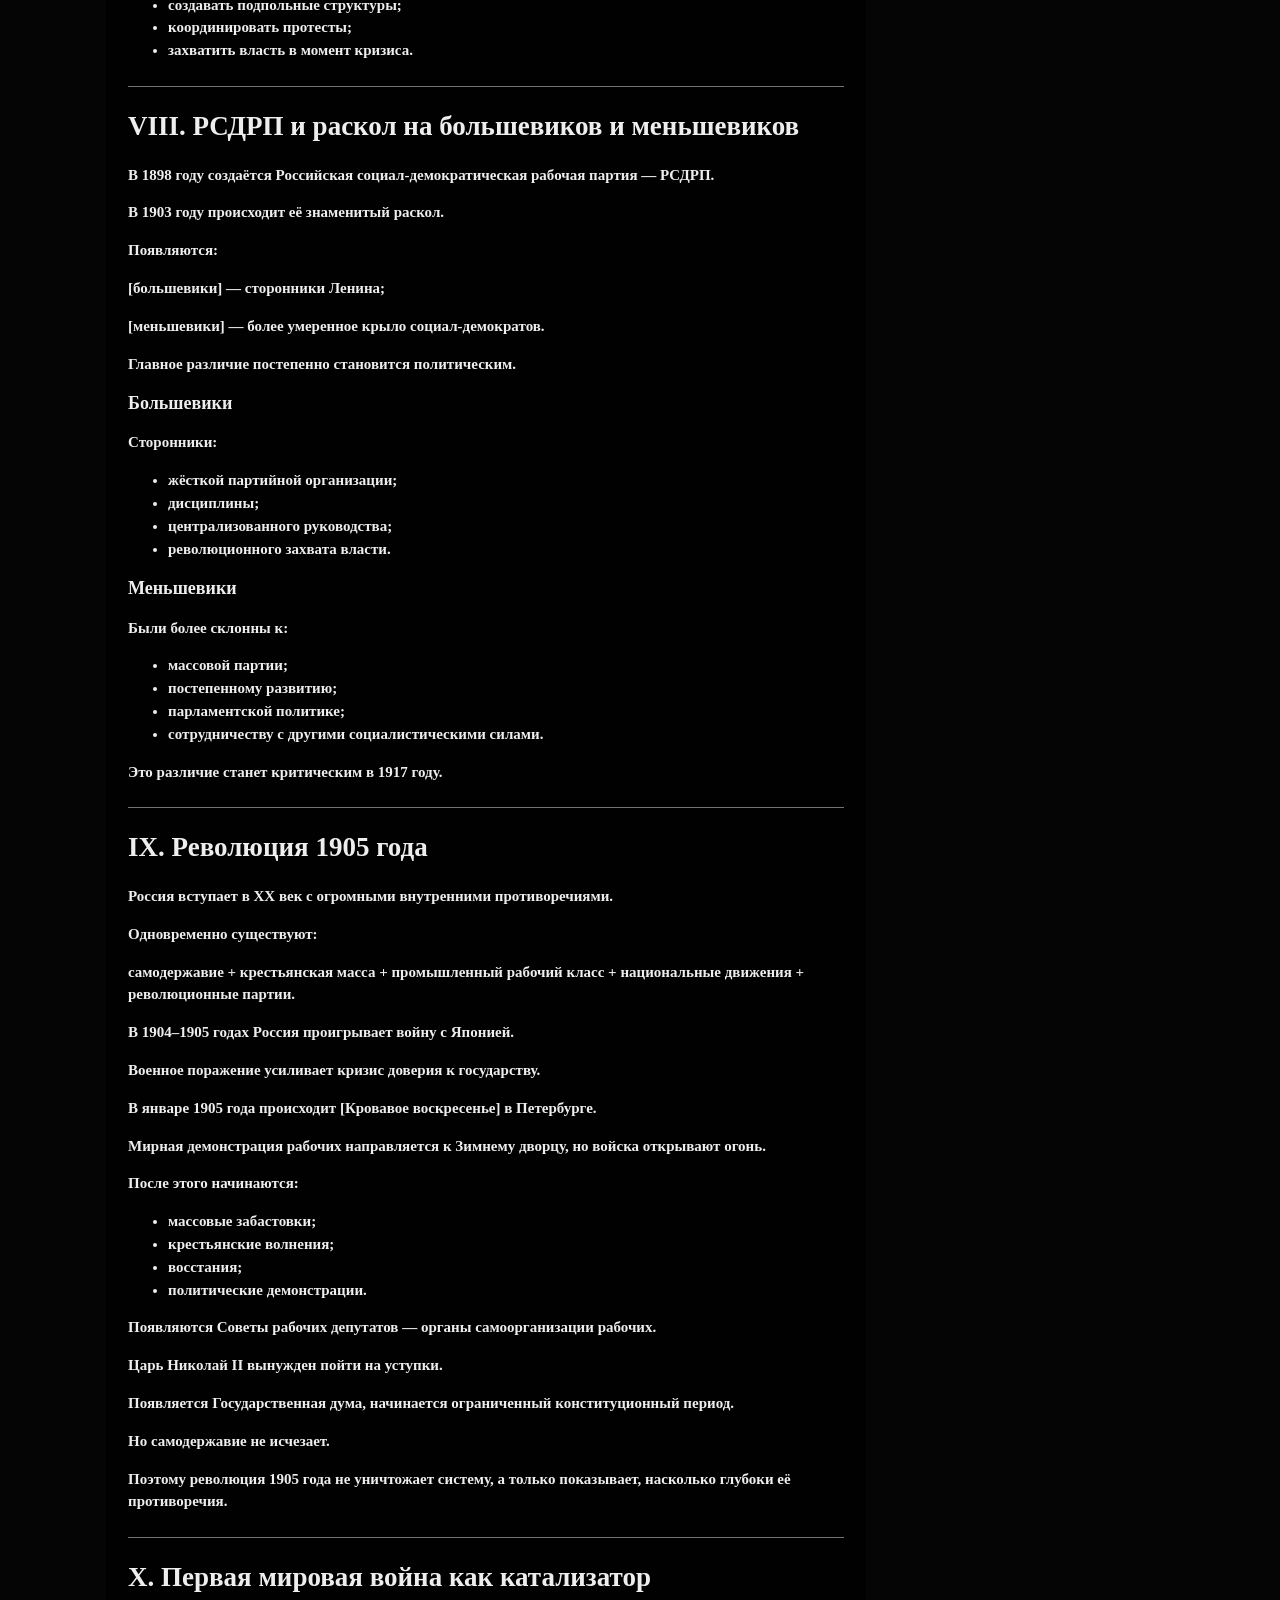
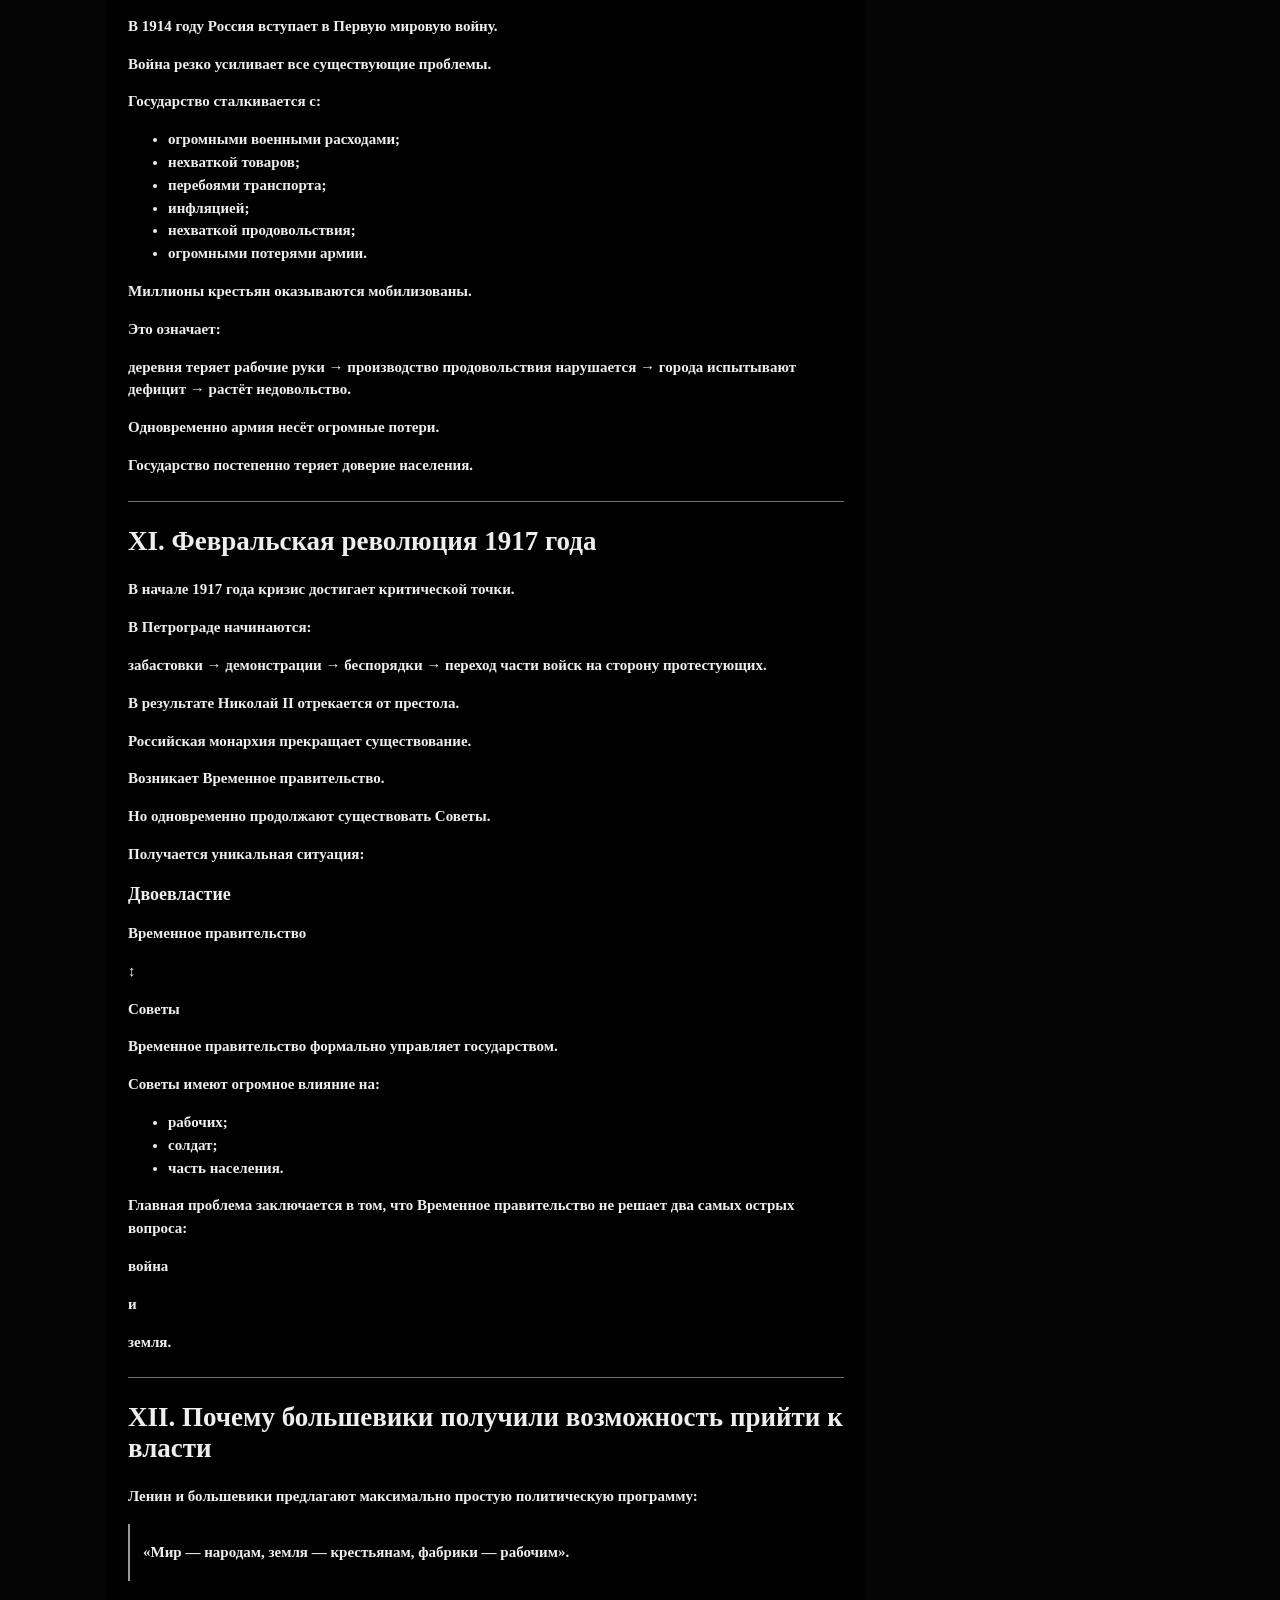
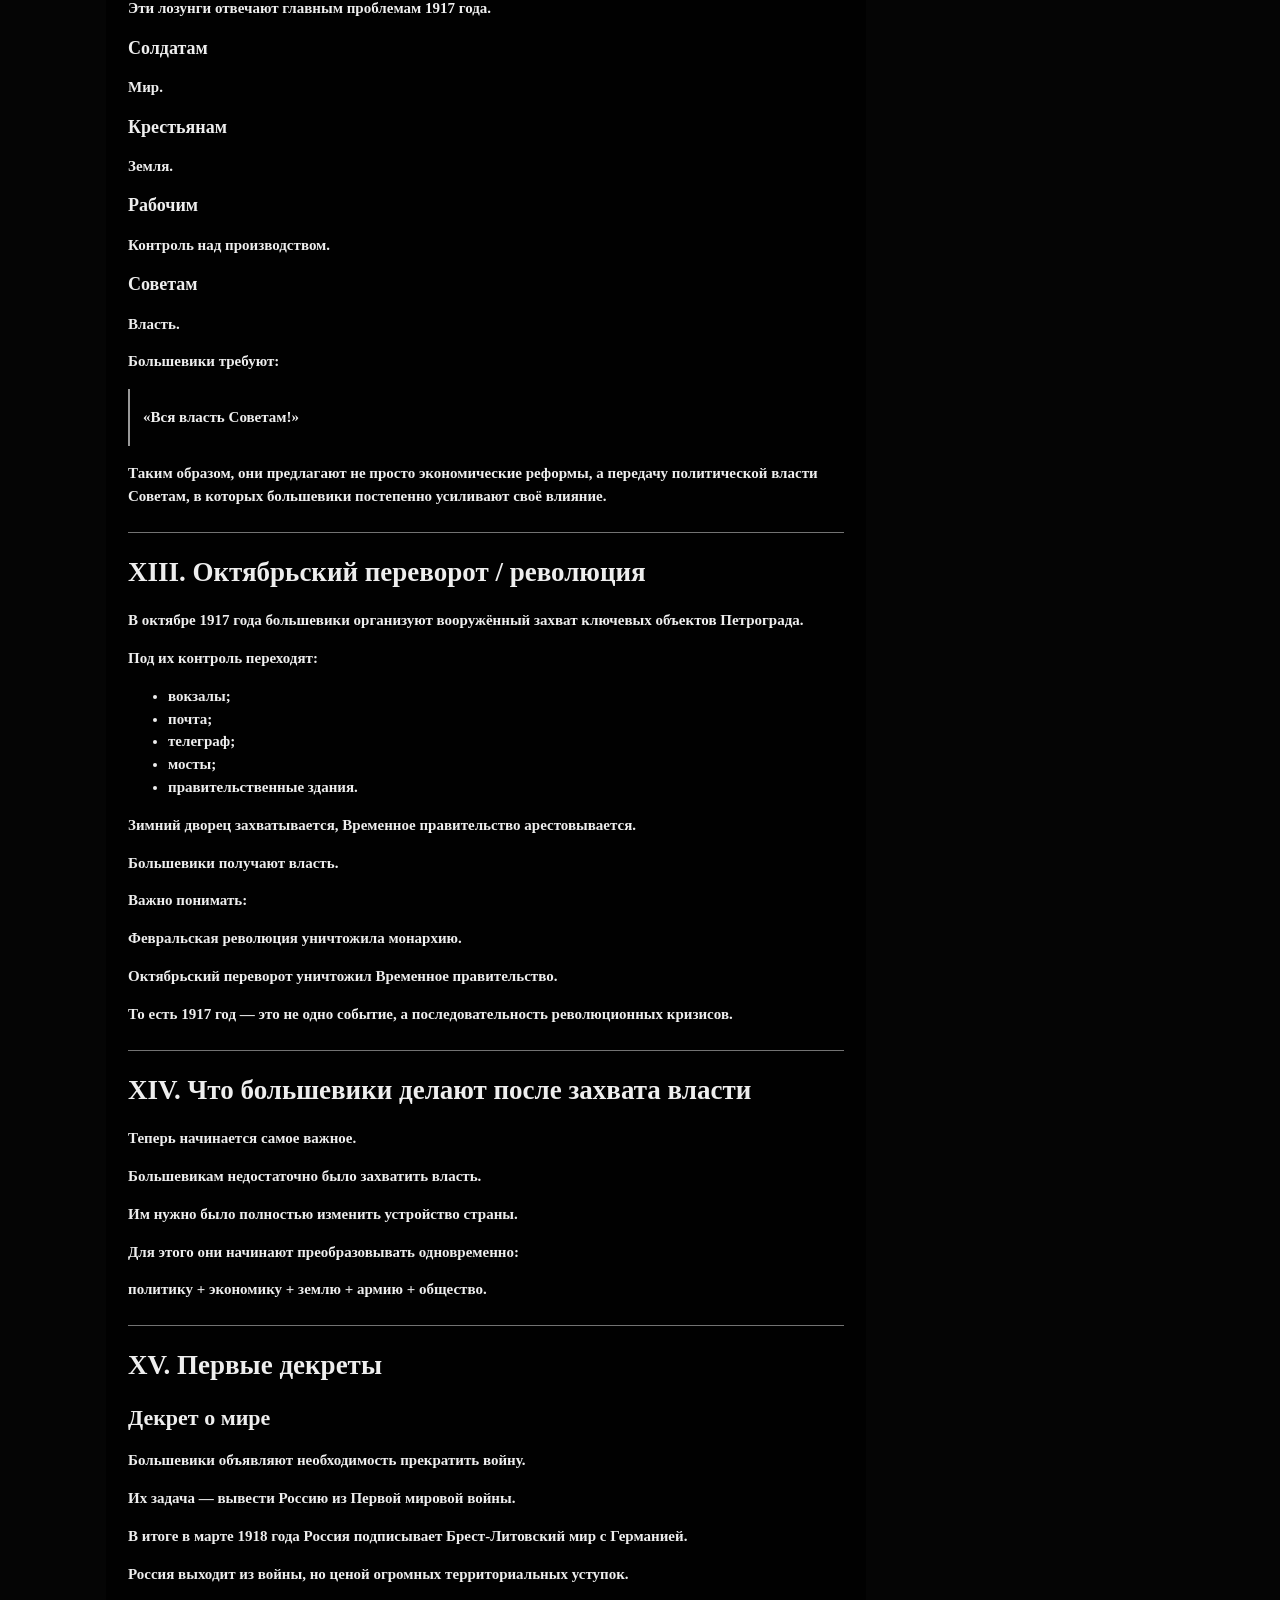
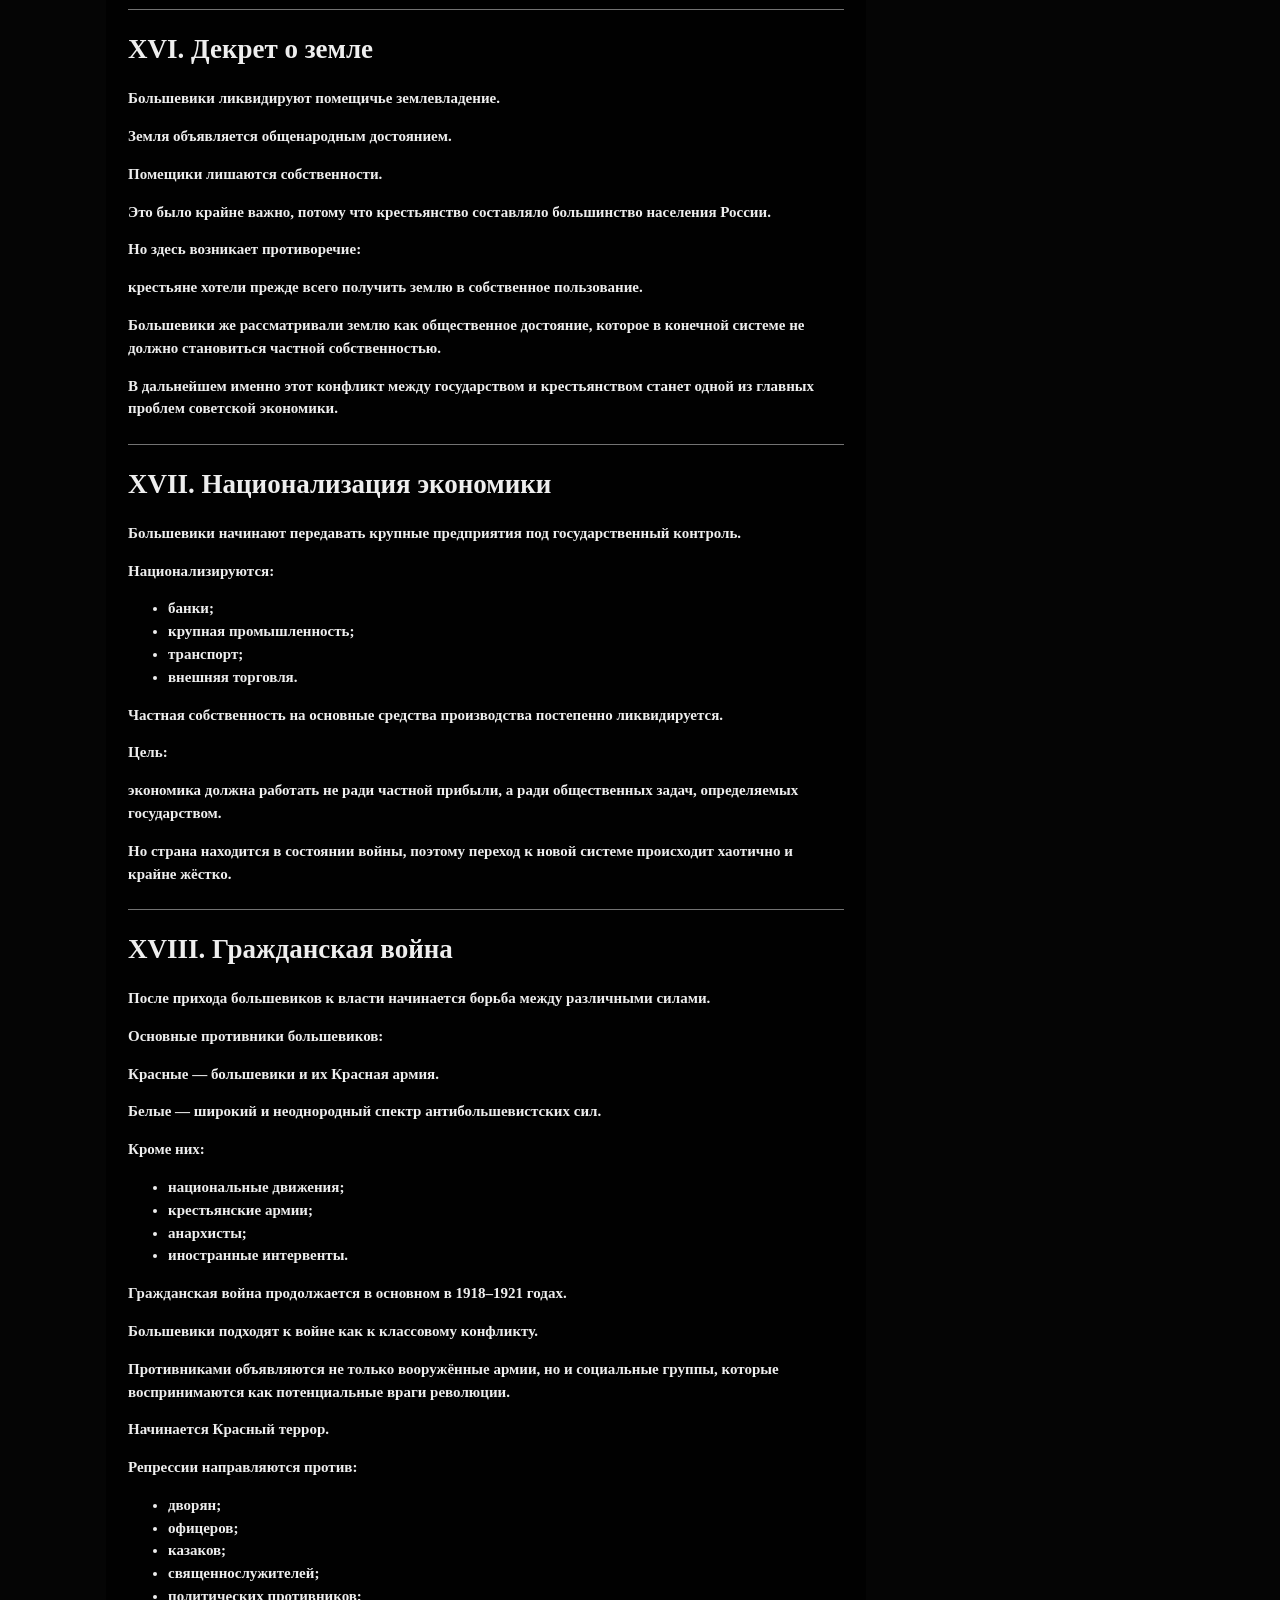
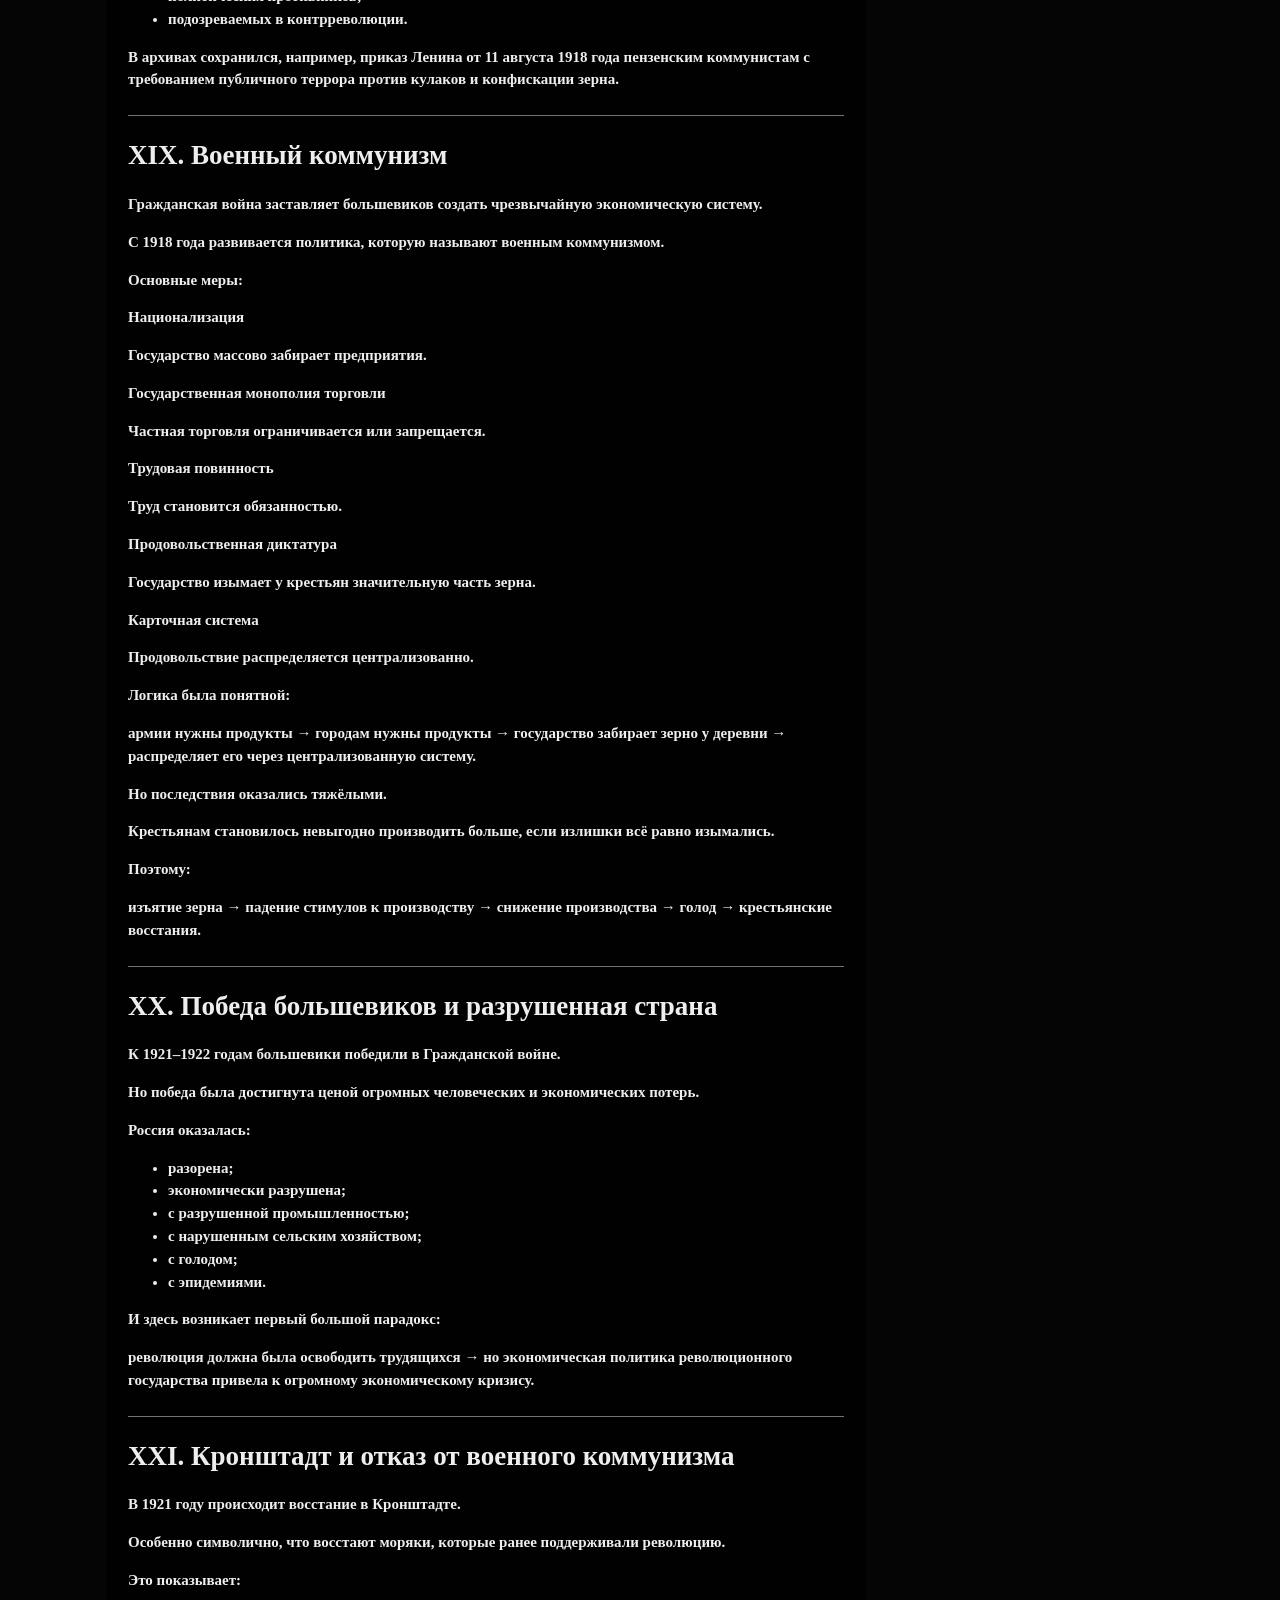
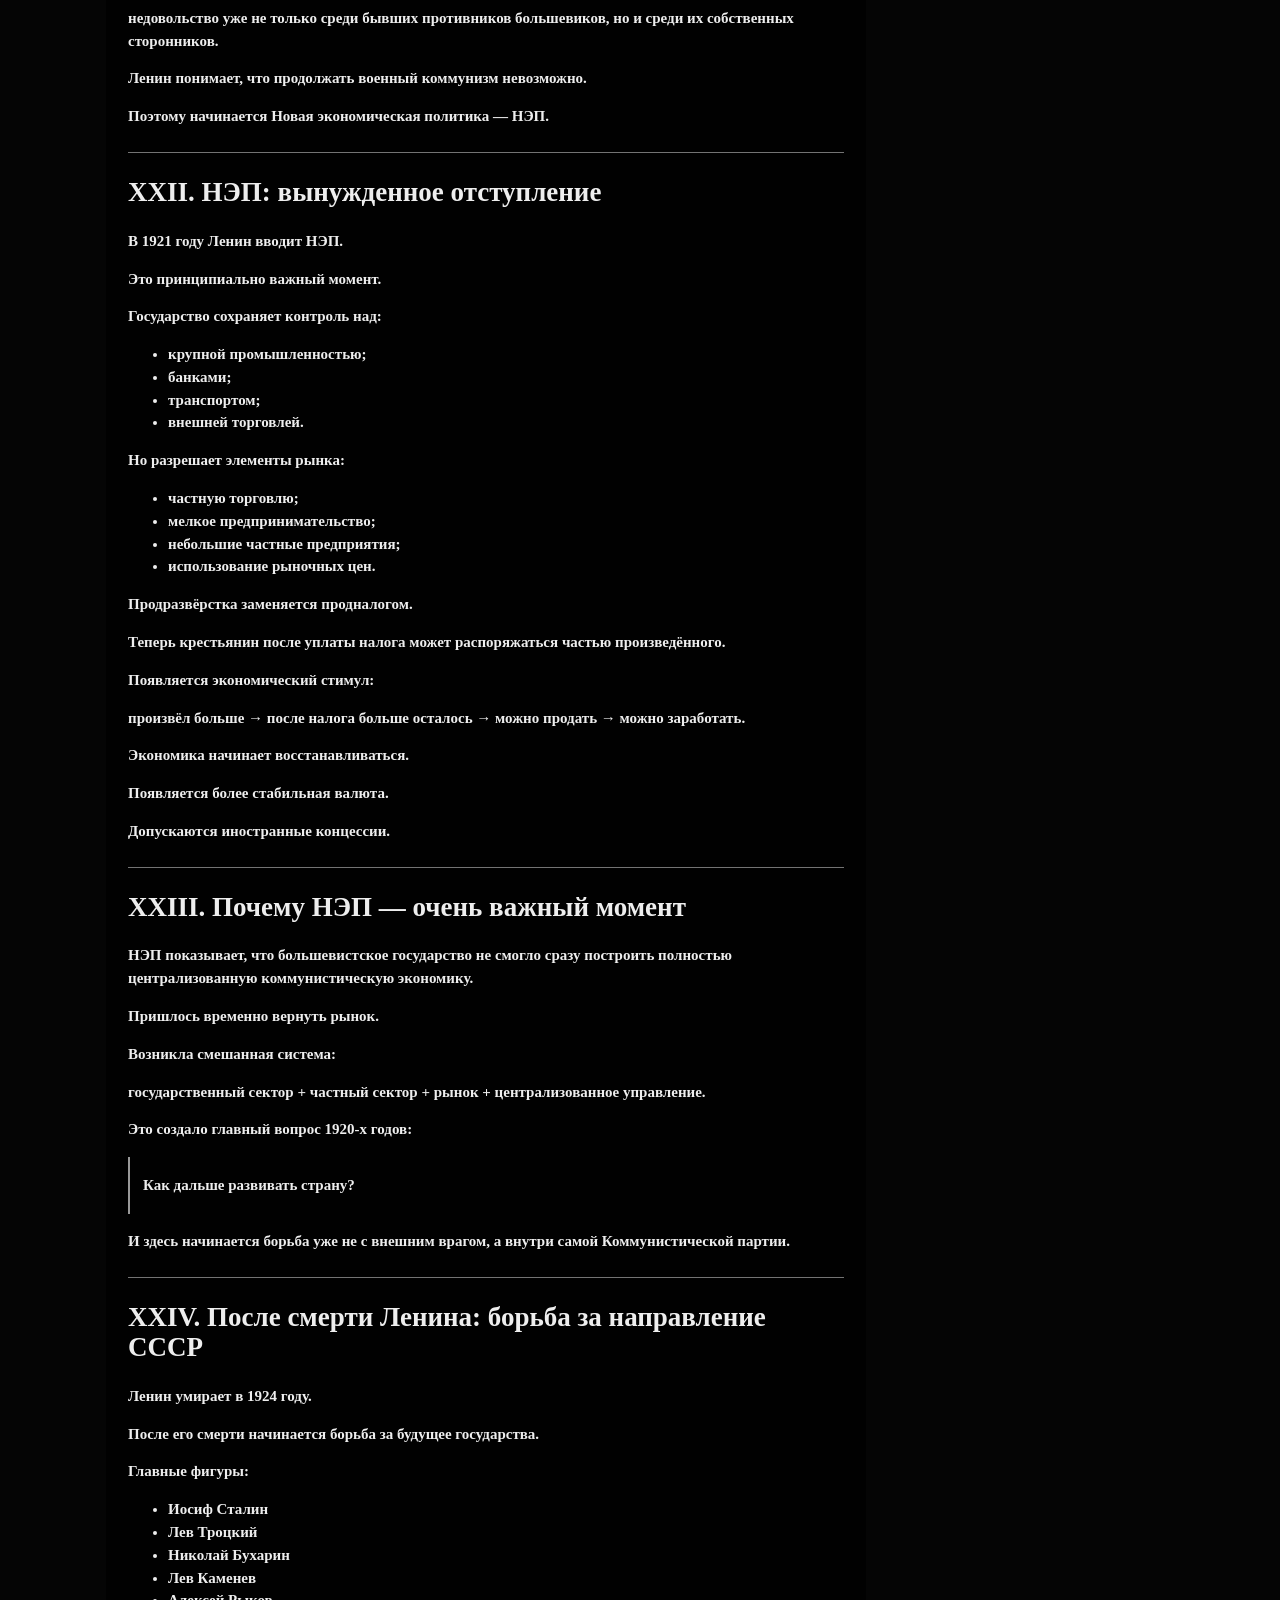
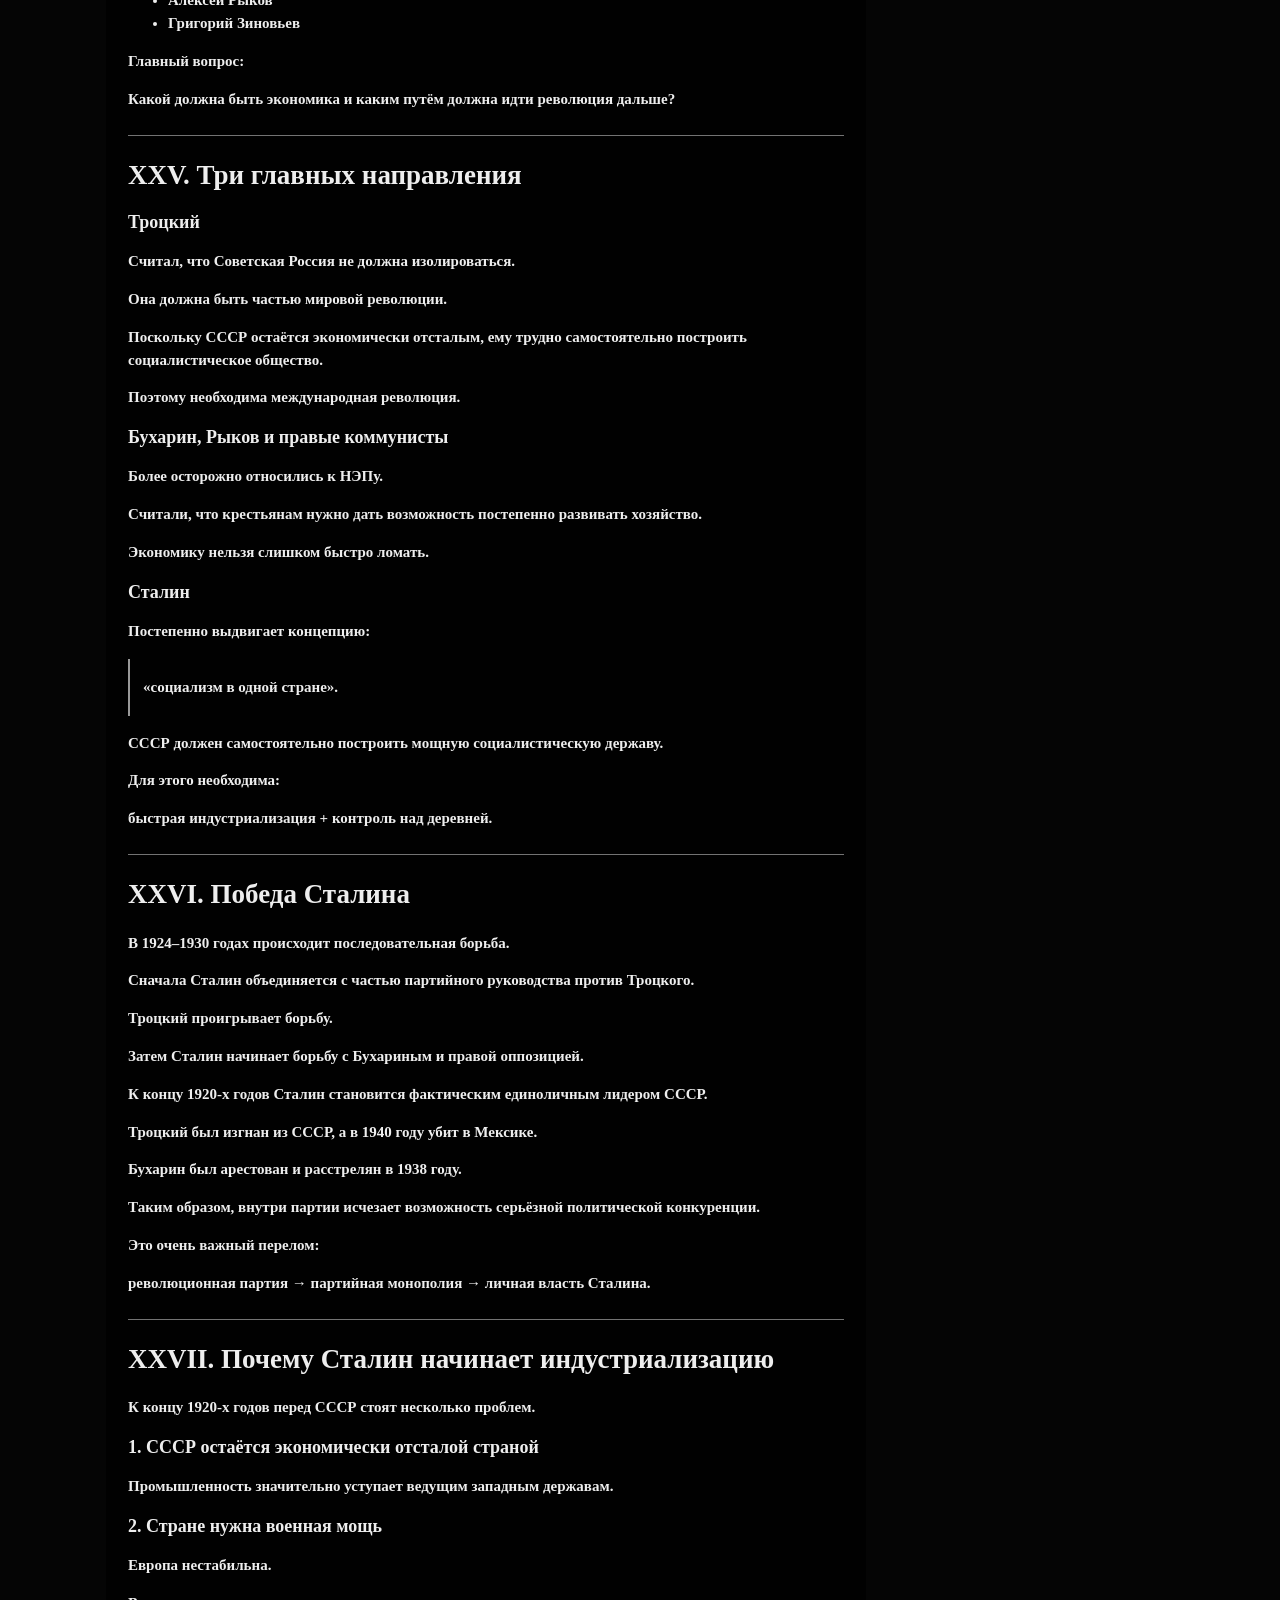
==== commit b460c201: "Add files via upload" ====
--- a/note-1.html
+++ b/note-1.html
@@ -1,4 +1,25 @@
-<!doctype html><html lang="ru"><head><meta charset="utf-8"><meta name="viewport" content="width=device-width,initial-scale=1"><title>От Российской империи к СССР: индустриализация, революция и сталинское государство</title><link rel="stylesheet" href="style.css"></head><body><main class="note-page"><div class="note-background"><img src="note-1.jpg" alt=""></div><div class="note-darkness"></div><header class="note-header"><div class="kicker">Конспекты</div><div class="line"></div><div class="note-heading"><span class="note-number">1.</span><h1>ОТ РОССИЙСКОЙ ИМПЕРИИ К СССР: ИНДУСТРИАЛИЗАЦИЯ, РЕВОЛЮЦИЯ И СТАЛИНСКОЕ ГОСУДАРСТВО</h1></div></header><a class="back" href="notes.html">←</a><article class="note-content"><h3>от индустриализации Российской империи до сталинского государства</h3>
+<!doctype html>
+<html lang="ru">
+<head>
+<meta charset="utf-8">
+<meta name="viewport" content="width=device-width, initial-scale=1">
+<title>ОТ ИНДУСТРИАЛИЗАЦИИ РОССИЙСКОЙ ИМПЕРИИ ДО СТАЛИНСКОГО ГОСУДАРСТВА</title>
+<link rel="stylesheet" href="style.css">
+</head>
+<body class="note-body">
+<main class="note-page">
+  <div class="note-background" id="parallax-bg"><img src="note-1.jpg" alt=""></div>
+  <div class="note-darkness"></div>
+  <header class="note-header">
+    <div class="kicker">Конспекты</div>
+    <div class="line"></div>
+    <div class="note-heading">
+      <span class="note-number">1.</span>
+      <h1>ОТ ИНДУСТРИАЛИЗАЦИИ РОССИЙСКОЙ ИМПЕРИИ ДО СТАЛИНСКОГО ГОСУДАРСТВА</h1>
+    </div>
+  </header>
+  <a class="back" href="notes.html">←</a>
+  <article class="note-content"><h3>от индустриализации Российской империи до сталинского государства</h3>
 <h1>I. Почему вообще возникла почва для революции</h1>
 <h2>1. Индустриальная революция меняет Европу</h2>
 <p>В XIX веке Европа переживает <strong>промышленную революцию</strong>.</p>
@@ -17,7 +38,7 @@
 <li>плохие жилищные условия.</li>
 </ul>
 <p>Именно эта новая промышленная реальность становится социальной основой для появления социалистических движений.</p>
-<hr />
+<hr>
 <h1>II. Россия входит в индустриальную эпоху</h1>
 <p>Россия вступила в промышленную эпоху значительно позже Великобритании, Франции и Германии.</p>
 <p>Во второй половине XIX века государство начинает активно стимулировать промышленное развитие.</p>
@@ -54,7 +75,7 @@
 <p>и при этом уже имеет крупные промышленные центры и многочисленный рабочий класс.</p>
 <p>Это создаёт особое противоречие:</p>
 <p><strong>современная промышленность развивается внутри политически архаичной системы.</strong></p>
-<hr />
+<hr>
 <h1>III. Почему рабочий вопрос становится политическим</h1>
 <p>Появление промышленного рабочего класса означает появление новой социальной силы.</p>
 <p>Рабочие начинают объединяться:</p>
@@ -67,11 +88,11 @@
 </ul>
 <p>Но проблема не ограничивается экономикой.</p>
 <p>Рабочий постепенно начинает задаваться вопросом:</p>
-<p><strong>«Почему я работаю на предприятии, которым владеет другой человек, и почему государство защищает существующий порядок?»</strong></p>
+<p>==<strong>«Почему я работаю на предприятии, которым владеет другой человек, и почему государство защищает существующий порядок?»</strong></p>
 <p>Так экономический конфликт превращается в политический.</p>
 <p>Именно здесь социалистические идеи получают почву для распространения в России.</p>
-<hr />
-<h1>IV. Энгельс и Маркс: откуда пришла социалистическая теория Марксизм</h1>
+<hr>
+<h1>IV. Энгельс и Маркс: откуда пришла социалистическая теория <a href="#notes">[Марксизм]</a></h1>
 <h2>Карл Маркс</h2>
 <p><strong>Карл Маркс — 1818–1883.</strong></p>
 <h2>Фридрих Энгельс</h2>
@@ -92,7 +113,7 @@
 <p>Они связали:</p>
 <p><strong>капитализм → рабочий класс → социальный конфликт → революцию → социалистическое преобразование общества.</strong></p>
 <p>Подробно, <strong>почему именно Маркс пришёл к таким выводам</strong>, разберём в отдельном конспекте о марксизме.</p>
-<hr />
+<hr>
 <h1>V. Как социализм пришёл в Россию</h1>
 <p>Российское социалистическое движение развивалось ещё до большевиков.</p>
 <h2>Александр Герцен</h2>
@@ -103,8 +124,8 @@
 <p>Народники пытались обратиться непосредственно к крестьянам и организовать революционное движение.</p>
 <p>Но крестьяне не приняли их идеи.</p>
 <p>Это стало важным уроком:</p>
-<p><strong>крестьянство не автоматически является революционным классом.</strong></p>
-<hr />
+<p>==<strong>крестьянство не автоматически является революционным классом.</strong></p>
+<hr>
 <h1>VI. Георгий Плеханов</h1>
 <p>Следующим важнейшим этапом становится деятельность <strong>Георгия Плеханова</strong>.</p>
 <p>Плеханов сначала был связан с народническим движением, но затем пришёл к марксизму.</p>
@@ -114,7 +135,7 @@
 <p>Он опасался, что слишком ранняя революция приведёт к:</p>
 <p><strong>диктатуре → гражданской войне → разрушению страны.</strong></p>
 <p>Именно с Плехановым позднее будет связан молодой <strong>Владимир Ленин</strong>.</p>
-<hr />
+<hr>
 <h1>VII. Ленин и появление большевиков</h1>
 <h2>Владимир Ленин</h2>
 <p><strong>Владимир Ильич Ленин — 1870–1924.</strong></p>
@@ -131,13 +152,13 @@
 <li>координировать протесты;</li>
 <li>захватить власть в момент кризиса.</li>
 </ul>
-<hr />
+<hr>
 <h1>VIII. РСДРП и раскол на большевиков и меньшевиков</h1>
 <p>В <strong>1898 году</strong> создаётся <strong>Российская социал-демократическая рабочая партия — РСДРП</strong>.</p>
 <p>В <strong>1903 году</strong> происходит её знаменитый раскол.</p>
 <p>Появляются:</p>
-<p><strong>большевики</strong> — сторонники Ленина;</p>
-<p><strong>меньшевики</strong> — более умеренное крыло социал-демократов.</p>
+<p><strong><a href="#notes">[большевики]</a></strong> — сторонники Ленина;</p>
+<p><strong><a href="#notes">[меньшевики]</a></strong> — более умеренное крыло социал-демократов.</p>
 <p>Главное различие постепенно становится политическим.</p>
 <h3>Большевики</h3>
 <p>Сторонники:</p>
@@ -156,14 +177,14 @@
 <li>сотрудничеству с другими социалистическими силами.</li>
 </ul>
 <p>Это различие станет критическим в <strong>1917 году</strong>.</p>
-<hr />
+<hr>
 <h1>IX. Революция 1905 года</h1>
 <p>Россия вступает в XX век с огромными внутренними противоречиями.</p>
 <p>Одновременно существуют:</p>
 <p><strong>самодержавие + крестьянская масса + промышленный рабочий класс + национальные движения + революционные партии.</strong></p>
 <p>В <strong>1904–1905 годах</strong> Россия проигрывает войну с Японией.</p>
 <p>Военное поражение усиливает кризис доверия к государству.</p>
-<p>В январе <strong>1905 года</strong> происходит <strong>Кровавое воскресенье</strong> в Петербурге.</p>
+<p>В январе <strong>1905 года</strong> происходит <strong><a href="#notes">[Кровавое воскресенье]</a></strong> в Петербурге.</p>
 <p>Мирная демонстрация рабочих направляется к Зимнему дворцу, но войска открывают огонь.</p>
 <p>После этого начинаются:</p>
 <ul>
@@ -177,7 +198,7 @@
 <p>Появляется <strong>Государственная дума</strong>, начинается ограниченный конституционный период.</p>
 <p>Но самодержавие не исчезает.</p>
 <p>Поэтому революция 1905 года не уничтожает систему, а только показывает, насколько глубоки её противоречия.</p>
-<hr />
+<hr>
 <h1>X. Первая мировая война как катализатор</h1>
 <p>В <strong>1914 году</strong> Россия вступает в Первую мировую войну.</p>
 <p>Война резко усиливает все существующие проблемы.</p>
@@ -195,7 +216,7 @@
 <p><strong>деревня теряет рабочие руки → производство продовольствия нарушается → города испытывают дефицит → растёт недовольство.</strong></p>
 <p>Одновременно армия несёт огромные потери.</p>
 <p>Государство постепенно теряет доверие населения.</p>
-<hr />
+<hr>
 <h1>XI. Февральская революция 1917 года</h1>
 <p>В начале <strong>1917 года</strong> кризис достигает критической точки.</p>
 <p>В Петрограде начинаются:</p>
@@ -220,7 +241,7 @@
 <p><strong>война</strong></p>
 <p>и</p>
 <p><strong>земля.</strong></p>
-<hr />
+<hr>
 <h1>XII. Почему большевики получили возможность прийти к власти</h1>
 <p>Ленин и большевики предлагают максимально простую политическую программу:</p>
 <blockquote>
@@ -240,7 +261,7 @@
 <p><strong>«Вся власть Советам!»</strong></p>
 </blockquote>
 <p>Таким образом, они предлагают не просто экономические реформы, а <strong>передачу политической власти Советам</strong>, в которых большевики постепенно усиливают своё влияние.</p>
-<hr />
+<hr>
 <h1>XIII. Октябрьский переворот / революция</h1>
 <p>В октябре <strong>1917 года</strong> большевики организуют вооружённый захват ключевых объектов Петрограда.</p>
 <p>Под их контроль переходят:</p>
@@ -257,21 +278,21 @@
 <p><strong>Февральская революция уничтожила монархию.</strong></p>
 <p><strong>Октябрьский переворот уничтожил Временное правительство.</strong></p>
 <p>То есть 1917 год — это не одно событие, а последовательность революционных кризисов.</p>
-<hr />
+<hr>
 <h1>XIV. Что большевики делают после захвата власти</h1>
 <p>Теперь начинается самое важное.</p>
 <p>Большевикам недостаточно было захватить власть.</p>
 <p>Им нужно было <strong>полностью изменить устройство страны</strong>.</p>
 <p>Для этого они начинают преобразовывать одновременно:</p>
 <p><strong>политику + экономику + землю + армию + общество.</strong></p>
-<hr />
+<hr>
 <h1>XV. Первые декреты</h1>
 <h2>Декрет о мире</h2>
 <p>Большевики объявляют необходимость прекратить войну.</p>
 <p>Их задача — вывести Россию из Первой мировой войны.</p>
 <p>В итоге в <strong>марте 1918 года</strong> Россия подписывает <strong>Брест-Литовский мир</strong> с Германией.</p>
 <p>Россия выходит из войны, но ценой огромных территориальных уступок.</p>
-<hr />
+<hr>
 <h1>XVI. Декрет о земле</h1>
 <p>Большевики ликвидируют помещичье землевладение.</p>
 <p>Земля объявляется общенародным достоянием.</p>
@@ -281,7 +302,7 @@
 <p>крестьяне хотели прежде всего <strong>получить землю в собственное пользование</strong>.</p>
 <p>Большевики же рассматривали землю как общественное достояние, которое в конечной системе не должно становиться частной собственностью.</p>
 <p>В дальнейшем именно этот конфликт между государством и крестьянством станет одной из главных проблем советской экономики.</p>
-<hr />
+<hr>
 <h1>XVII. Национализация экономики</h1>
 <p>Большевики начинают передавать крупные предприятия под государственный контроль.</p>
 <p>Национализируются:</p>
@@ -295,7 +316,7 @@
 <p>Цель:</p>
 <p><strong>экономика должна работать не ради частной прибыли, а ради общественных задач, определяемых государством.</strong></p>
 <p>Но страна находится в состоянии войны, поэтому переход к новой системе происходит хаотично и крайне жёстко.</p>
-<hr />
+<hr>
 <h1>XVIII. Гражданская война</h1>
 <p>После прихода большевиков к власти начинается борьба между различными силами.</p>
 <p>Основные противники большевиков:</p>
@@ -322,7 +343,7 @@
 <li>подозреваемых в контрреволюции.</li>
 </ul>
 <p>В архивах сохранился, например, приказ Ленина от <strong>11 августа 1918 года</strong> пензенским коммунистам с требованием публичного террора против кулаков и конфискации зерна.</p>
-<hr />
+<hr>
 <h1>XIX. Военный коммунизм</h1>
 <p>Гражданская война заставляет большевиков создать чрезвычайную экономическую систему.</p>
 <p>С <strong>1918 года</strong> развивается политика, которую называют <strong>военным коммунизмом</strong>.</p>
@@ -343,7 +364,7 @@
 <p>Крестьянам становилось невыгодно производить больше, если излишки всё равно изымались.</p>
 <p>Поэтому:</p>
 <p><strong>изъятие зерна → падение стимулов к производству → снижение производства → голод → крестьянские восстания.</strong></p>
-<hr />
+<hr>
 <h1>XX. Победа большевиков и разрушенная страна</h1>
 <p>К <strong>1921–1922 годам</strong> большевики победили в Гражданской войне.</p>
 <p>Но победа была достигнута ценой огромных человеческих и экономических потерь.</p>
@@ -358,7 +379,7 @@
 </ul>
 <p>И здесь возникает первый большой парадокс:</p>
 <p><strong>революция должна была освободить трудящихся → но экономическая политика революционного государства привела к огромному экономическому кризису.</strong></p>
-<hr />
+<hr>
 <h1>XXI. Кронштадт и отказ от военного коммунизма</h1>
 <p>В <strong>1921 году</strong> происходит восстание в Кронштадте.</p>
 <p>Особенно символично, что восстают моряки, которые ранее поддерживали революцию.</p>
@@ -366,7 +387,7 @@
 <p><strong>недовольство уже не только среди бывших противников большевиков, но и среди их собственных сторонников.</strong></p>
 <p>Ленин понимает, что продолжать военный коммунизм невозможно.</p>
 <p>Поэтому начинается <strong>Новая экономическая политика — НЭП</strong>.</p>
-<hr />
+<hr>
 <h1>XXII. НЭП: вынужденное отступление</h1>
 <p>В <strong>1921 году</strong> Ленин вводит НЭП.</p>
 <p>Это принципиально важный момент.</p>
@@ -391,7 +412,7 @@
 <p>Экономика начинает восстанавливаться.</p>
 <p>Появляется более стабильная валюта.</p>
 <p>Допускаются иностранные концессии.</p>
-<hr />
+<hr>
 <h1>XXIII. Почему НЭП — очень важный момент</h1>
 <p>НЭП показывает, что большевистское государство <strong>не смогло сразу построить полностью централизованную коммунистическую экономику</strong>.</p>
 <p>Пришлось временно вернуть рынок.</p>
@@ -402,7 +423,7 @@
 <p><strong>Как дальше развивать страну?</strong></p>
 </blockquote>
 <p>И здесь начинается борьба уже не с внешним врагом, а <strong>внутри самой Коммунистической партии</strong>.</p>
-<hr />
+<hr>
 <h1>XXIV. После смерти Ленина: борьба за направление СССР</h1>
 <p>Ленин умирает в <strong>1924 году</strong>.</p>
 <p>После его смерти начинается борьба за будущее государства.</p>
@@ -417,7 +438,7 @@
 </ul>
 <p>Главный вопрос:</p>
 <p><strong>Какой должна быть экономика и каким путём должна идти революция дальше?</strong></p>
-<hr />
+<hr>
 <h1>XXV. Три главных направления</h1>
 <h3>Троцкий</h3>
 <p>Считал, что Советская Россия не должна изолироваться.</p>
@@ -436,7 +457,7 @@
 <p>СССР должен самостоятельно построить мощную социалистическую державу.</p>
 <p>Для этого необходима:</p>
 <p><strong>быстрая индустриализация + контроль над деревней.</strong></p>
-<hr />
+<hr>
 <h1>XXVI. Победа Сталина</h1>
 <p>В <strong>1924–1930 годах</strong> происходит последовательная борьба.</p>
 <p>Сначала Сталин объединяется с частью партийного руководства против Троцкого.</p>
@@ -448,7 +469,7 @@
 <p>Таким образом, внутри партии исчезает возможность серьёзной политической конкуренции.</p>
 <p>Это очень важный перелом:</p>
 <p><strong>революционная партия → партийная монополия → личная власть Сталина.</strong></p>
-<hr />
+<hr>
 <h1>XXVII. Почему Сталин начинает индустриализацию</h1>
 <p>К концу 1920-х годов перед СССР стоят несколько проблем.</p>
 <h3>1. СССР остаётся экономически отсталой страной</h3>
@@ -474,7 +495,7 @@
 <p>Крестьяне сохраняют экономическую самостоятельность.</p>
 <p>Поэтому возникает необходимость одновременно:</p>
 <p><strong>индустриализировать страну + подчинить сельское хозяйство государству.</strong></p>
-<hr />
+<hr>
 <h1>XXVIII. Великий поворот: 1928–1929 годы</h1>
 <p>В <strong>1928 году</strong> начинается первый пятилетний план.</p>
 <p>В <strong>1929 году</strong> Сталин запускает масштабную <strong>«революцию сверху»</strong>:</p>
@@ -484,7 +505,7 @@
 <p>превратить СССР из аграрной страны в мощную индустриальную державу.</p>
 </blockquote>
 <p>При этом государство хочет получить полный контроль над экономикой.</p>
-<hr />
+<hr>
 <h1>XXIX. Индустриализация</h1>
 <p>Приоритет получают:</p>
 <ul>
@@ -513,7 +534,7 @@
 <li>низкое качество некоторых товаров;</li>
 <li>жёсткая трудовая дисциплина.</li>
 </ul>
-<hr />
+<hr>
 <h1>XXX. Коллективизация</h1>
 <p>Чтобы финансировать индустриализацию и контролировать продовольствие, государство начинает преобразовывать деревню.</p>
 <p>До этого крестьяне в значительной степени самостоятельно распоряжались своим хозяйством.</p>
@@ -522,7 +543,7 @@
 <p>и</p>
 <p><strong>совхозы — государственные хозяйства.</strong></p>
 <p>Земля и основные средства производства переходят под контроль государства и коллективных хозяйств.</p>
-<hr />
+<hr>
 <h1>XXXI. Почему государству понадобилась коллективизация</h1>
 <p>Связь с индустриализацией выглядит так:</p>
 <p><strong>города растут</strong></p>
@@ -543,7 +564,7 @@
 <li>ликвидировать частный сельскохозяйственный сектор;</li>
 <li>обеспечить ресурсы для индустриализации.</li>
 </ul>
-<hr />
+<hr>
 <h1>XXXII. «Раскулачивание»</h1>
 <p>Особой мишенью становятся <strong>кулаки</strong> — более зажиточные крестьяне.</p>
 <p>Официальная политика направлена на:</p>
@@ -567,7 +588,7 @@
 <li>восставали.</li>
 </ul>
 <p>В ответ государство усиливало давление.</p>
-<hr />
+<hr>
 <h1>XXXIII. Голод 1932–1933 годов</h1>
 <p>Насильственная коллективизация серьёзно нарушила сельскохозяйственное производство.</p>
 <p>При этом государство продолжало устанавливать высокие планы заготовки зерна.</p>
@@ -581,7 +602,7 @@
 </ul>
 <p>В Украине голод <strong>1932–1933 годов</strong> известен как <strong>Голодомор</strong>.</p>
 <p>Он сопровождался усилением репрессий против украинской интеллигенции и украинского партийного руководства.</p>
-<hr />
+<hr>
 <h1>XXXIV. ГУЛАГ</h1>
 <p>Параллельно развивается система <strong>ГУЛАГа</strong>.</p>
 <p>Заключённых используют как принудительную рабочую силу.</p>
@@ -596,7 +617,7 @@
 <p>Получается ещё один парадокс советской системы:</p>
 <p><strong>революция уничтожила частного капиталиста → государство стало главным владельцем производства → государство получило возможность распоряжаться трудом человека практически напрямую.</strong></p>
 <p>В источнике это описано как ситуация, в которой государство начинает эксплуатировать человека уже <strong>«и как рабочего, и как потребителя»</strong>.</p>
-<hr />
+<hr>
 <h1>XXXV. Что в итоге дала индустриализация</h1>
 <p>К середине 1930-х годов СССР действительно превращается из преимущественно аграрной страны в крупную индустриальную державу.</p>
 <p>На <strong>XVII съезде партии в 1934 году</strong> официально заявляется, что страна стала:</p>
@@ -616,7 +637,7 @@
 <p>Именно эта индустриальная база впоследствии сыграет огромную роль в способности СССР вести Вторую мировую войну.</p>
 <p>Но одновременно цена была колоссальной:</p>
 <p><strong>репрессии + коллективизация + голод + принудительный труд + снижение уровня потребления.</strong></p>
-<hr />
+<hr>
 <h1>XXXVI. Как окончательно сформировалось сталинское государство</h1>
 <p>В 1930-е годы происходит уже не просто экономическое преобразование.</p>
 <p>Меняется сама структура власти.</p>
@@ -638,7 +659,7 @@
 <p>К этому моменту система уже очень далека от первоначальной идеи советов как органов низовой демократии.</p>
 <p>Фактически возникает:</p>
 <p><strong>однопартийное централизованное государство с огромным бюрократическим и репрессивным аппаратом.</strong></p>
-<hr />
+<hr>
 <h1>XXXVII. Почему СССР не стал коммунистическим обществом</h1>
 <p>Здесь нужно провести самое важное различие:</p>
 <h2>СССР действительно стал социалистическим государством в советском понимании</h2>
@@ -653,13 +674,13 @@
 </ul>
 <p>Но <strong>коммунизм как конечная стадия</strong> так и не был достигнут.</p>
 <p>Почему?</p>
-<hr />
+<hr>
 <h2>1. Государство не исчезло</h2>
 <p>Теоретически государство должно было постепенно отмереть.</p>
 <p>Произошло обратное:</p>
 <p><strong>революция → гражданская война → усиление государства → централизация → сталинская диктатура → огромный государственный аппарат.</strong></p>
 <p>Государство стало не слабее, а <strong>намного сильнее</strong>.</p>
-<hr />
+<hr>
 <h2>2. Классы не исчезли</h2>
 <p>Формально старые классы должны были исчезнуть.</p>
 <p>Но появились новые социальные различия.</p>
@@ -672,7 +693,7 @@
 </ul>
 <p>То есть:</p>
 <p><strong>капиталистический класс исчез → но возникла новая управляющая элита.</strong></p>
-<hr />
+<hr>
 <h1>3. Эксплуатация не исчезла</h1>
 <p>Частный капиталист действительно исчез.</p>
 <p>Но это не означало исчезновения принуждения.</p>
@@ -686,7 +707,7 @@
 </ul>
 <p>А в 1930-е годы ещё и использовало принудительный труд ГУЛАГа.</p>
 <p>Поэтому уничтожение частной собственности <strong>само по себе не гарантировало освобождения человека от экономического принуждения</strong>.</p>
-<hr />
+<hr>
 <h1>4. Деньги и товарные отношения не исчезли</h1>
 <p>Коммунистическая конечная стадия предполагала исчезновение товарно-денежных отношений.</p>
 <p>Но СССР десятилетиями сохранял:</p>
@@ -702,7 +723,7 @@
 <blockquote>
 <p><strong>«от каждого по способностям, каждому по потребностям».</strong></p>
 </blockquote>
-<hr />
+<hr>
 <h1>5. Дефицит не позволил создать общество изобилия</h1>
 <p>Коммунистическая утопия предполагает, что производство достигнет такого уровня, при котором общество сможет обеспечить потребности всех.</p>
 <p>Но советская экономика долгое время сталкивалась с:</p>
@@ -714,7 +735,7 @@
 </ul>
 <p>Это особенно важно.</p>
 <p>Невозможно перейти к распределению <strong>«по потребностям»</strong>, если общество не способно произвести достаточное количество благ.</p>
-<hr />
+<hr>
 <h1>6. Проблема экономической эффективности</h1>
 <p>Централизованная система позволяла государству быстро мобилизовать ресурсы.</p>
 <p>Это особенно хорошо работало для задач типа:</p>
@@ -736,14 +757,14 @@
 <p><strong>Как стимулировать инновации?</strong></p>
 <p>Поэтому возникало противоречие:</p>
 <p><strong>мобилизационная экономика эффективна для быстрого достижения нескольких крупных целей, но хуже работает как гибкая система удовлетворения разнообразных потребностей общества.</strong></p>
-<hr />
+<hr>
 <h1>7. Революционная партия превратилась в государственную бюрократию</h1>
 <p>Изначально партия должна была быть инструментом революции.</p>
 <p>После захвата власти она постепенно становится <strong>самой системой власти</strong>.</p>
 <p>Получается:</p>
 <p><strong>партия захватывает государство → партия контролирует государство → партийная и государственная бюрократия срастаются → появляется новая элита.</strong></p>
 <p>Поэтому вместо постепенного исчезновения политической власти возникает её концентрация.</p>
-<hr />
+<hr>
 <h1>XXXVIII. Главный исторический парадокс СССР</h1>
 <p>Вся история можно представить как цепочку:</p>
 <p><strong>Индустриализация Европы</strong></p>
@@ -795,7 +816,7 @@
 <p><strong>сталинское государство</strong></p>
 <p>↓</p>
 <p><strong>СССР становится мощной индустриальной державой, но не коммунистическим обществом.</strong></p>
-<hr />
+<hr>
 <h1>XXXIX. Самая важная связь: почему всё пошло именно так</h1>
 <p>Здесь полезно увидеть <strong>не отдельные события, а механизм</strong>.</p>
 <h3>Первая проблема</h3>
@@ -829,7 +850,7 @@
 <p>Поэтому:</p>
 <p><strong>экономическая мобилизация → политическая мобилизация → репрессии → уничтожение оппозиции → окончательная централизация власти.</strong></p>
 <p>И именно здесь первоначальный революционный проект превращается в <strong>сталинскую государственную систему</strong>.</p>
-<hr />
+<hr>
 <h1>XL. Что важно запомнить отдельно</h1>
 <h3>Российская индустриализация</h3>
 <p><strong>конец XIX — начало XX века</strong></p>
@@ -861,12 +882,29 @@
 <p><strong>индустриализация + коллективизация + плановая экономика + ГУЛАГ + политические репрессии + партийная монополия.</strong></p>
 <h3>Результат</h3>
 <p>СССР стал <strong>мощной централизованной индустриальной державой</strong>, но не достиг коммунистической конечной стадии.</p>
-<hr />
+<hr>
 <h2>Ключевая мысль</h2>
 <p>Самое важное — не запомнить отдельные даты, а увидеть <strong>цепь причин и последствий</strong>:</p>
 <blockquote>
 <p><strong>Индустриализация создала новый рабочий класс → социальное неравенство породило социалистическое движение → марксизм дал ему теоретический язык → кризис Российской империи и Первая мировая война разрушили старую систему → большевики воспользовались кризисом и захватили власть → гражданская война заставила их централизовать власть и экономику → военный коммунизм привёл к экономическому кризису → НЭП временно вернул рынок → после смерти Ленина победил Сталин → Сталин отказался от НЭПа и провёл индустриализацию и коллективизацию → для этого потребовалась беспрецедентная концентрация ресурсов и власти → возникло сталинское государство, которое стало значительно сильнее первоначальных советов и так и не перешло к коммунистическому обществу.</strong></p>
 </blockquote>
 <p>Именно поэтому <strong>возникновение СССР и построение коммунизма — это не одно и то же</strong>. СССР возник как результат революции и Гражданской войны, а затем прошёл через несколько совершенно разных этапов: <strong>военный коммунизм → НЭП → сталинскую мобилизационную модель</strong>.</p>
-<p><strong>Отдельный конспект №2 логично будет посвятить именно марксизму:</strong> его философии, материализму, диалектике, классовой борьбе, прибавочной стоимости, отчуждению, историческому материализму, социализму и коммунизму — уже без постоянного отвлечения на историю СССР.</p>
-</article></main></body></html>+<p><strong>Отдельный конспект №2 логично будет посвятить именно марксизму:</strong> его философии, материализму, диалектике, классовой борьбе, прибавочной стоимости, отчуждению, историческому материализму, социализму и коммунизму — уже без постоянного отвлечения на историю СССР.</p></article>
+</main>
+<script>
+(function(){
+  const bg=document.getElementById('parallax-bg');
+  let ticking=false;
+  function update(){
+    const y=Math.min(window.scrollY*0.075,180);
+    bg.style.transform='translate3d(0,'+y+'px,0)';
+    ticking=false;
+  }
+  window.addEventListener('scroll',function(){
+    if(!ticking){requestAnimationFrame(update);ticking=true;}
+  },{passive:true});
+  update();
+})();
+</script>
+</body>
+</html>
--- a/style.css
+++ b/style.css
@@ -1,8 +1,257 @@
-*{box-sizing:border-box}html,body{margin:0;padding:0;background:#050505;color:#eeeae1;min-height:100%;font-family:Georgia,"Times New Roman",serif}body{overflow-x:hidden}a{color:inherit;text-decoration:none}:root{--red:#e21b14;--panel:rgba(0,0,0,.72);--line:rgba(255,255,255,.38)}
-.rail{position:fixed;z-index:50;left:0;top:0;bottom:0;width:82px;background:#020202;border-right:1px solid rgba(255,255,255,.12)}.star{color:var(--red);font-size:38px;line-height:1;text-align:center;padding-top:10px}.rail nav{position:absolute;left:0;right:0;top:216px}.rail nav a{display:block;width:100%;padding:4px 8px 5px 9px;font-size:14px;line-height:1.1;white-space:nowrap}.rail nav a.active{color:var(--red)}.rail nav a:not(.active){color:#eeeae1}.rail nav a:hover{color:var(--red)}.rail nav a.active:after{content:"";display:block;width:60px;border-bottom:1px solid var(--red);margin-top:6px}
-.background,.note-background{position:absolute;z-index:0;inset:0;overflow:hidden}.background img,.note-background img{width:100%;height:100%;object-fit:cover;display:block}.background img{filter:brightness(.70) contrast(1.08)}.note-background img{filter:grayscale(100%) brightness(.55) contrast(1.12)}.darkness,.note-darkness{position:absolute;z-index:1;inset:0;pointer-events:none;background:linear-gradient(90deg,rgba(0,0,0,.87) 0%,rgba(0,0,0,.58) 42%,rgba(0,0,0,.16) 100%)}
-.home,.notes-list,.note-page{position:relative;z-index:2;margin-left:82px;min-height:100vh}.home-header,.note-header{position:relative;z-index:4;width:100%;background:var(--panel);border-bottom:1px solid rgba(255,255,255,.20);padding:8px 24px 18px}.home-header{min-height:205px}.note-header{min-height:178px}.kicker{font-weight:700;font-size:14px;line-height:1}.line{height:1px;background:var(--line);margin:6px 0 10px;width:100%}.home-header h1{margin:0;font-weight:400;font-size:clamp(42px,4.8vw,68px);line-height:.83;letter-spacing:-1.5px}.home-header h1 span{color:var(--red)}
-.intro{position:relative;z-index:5;margin:12px 0 0 24px;width:360px;max-width:calc(100% - 48px);padding:12px 13px;background:rgba(0,0,0,.72);font-size:14px;font-weight:700;line-height:1.35}.little-poster{position:absolute;z-index:5;left:105px;bottom:52px;width:125px;height:auto;max-height:185px;object-fit:contain;display:block}
-.notes-list-label{position:relative;z-index:5;width:720px;max-width:calc(100% - 48px);margin:30px 0 0 24px;padding:10px 12px;background:var(--panel);border-top:1px solid rgba(255,255,255,.2);border-bottom:1px solid rgba(255,255,255,.2);font-weight:700;font-size:14px}.notes{position:relative;z-index:5;width:720px;max-width:calc(100% - 48px);margin:0 0 70px 24px;padding:0 12px 8px;background:var(--panel)}.note-row{display:grid;grid-template-columns:42px minmax(0,1fr) 42px;align-items:center;min-height:72px;padding:8px 2px;border-bottom:1px solid rgba(255,255,255,.20)}.note-row:hover{background:rgba(255,255,255,.035)}.num{color:var(--red);font-size:23px}.note-title{font-weight:700;font-size:14px;line-height:1.3}.arrow{font-size:24px;text-align:center}
-.note-page{min-height:100vh}.note-background{height:100%;min-height:100%;position:absolute}.note-background img{height:100%;min-height:100%;object-fit:cover}.note-darkness{background:linear-gradient(90deg,rgba(0,0,0,.84),rgba(0,0,0,.53) 52%,rgba(0,0,0,.16))}.note-heading{display:flex;align-items:flex-start;gap:14px}.note-number{color:var(--red);font-size:23px;line-height:1;padding-top:5px}.note-heading h1{margin:0;max-width:1050px;font-weight:400;font-size:clamp(30px,3.5vw,52px);line-height:.88}.back{position:relative;z-index:6;display:block;width:44px;margin:16px 0 0 18px;font-size:30px;color:#eeeae1}.note-content{position:relative;z-index:5;width:min(790px,calc(100% - 48px));margin:25px 0 110px 24px;padding:18px 22px 30px;background:var(--panel);font-size:15px;font-weight:700;line-height:1.52}.note-content h1,.note-content h2,.note-content h3{line-height:1.12}.note-content h1{font-size:27px}.note-content h2{font-size:22px;margin-top:28px}.note-content h3{font-size:18px}.note-content p,.note-content li{font-size:15px;line-height:1.52}.note-content blockquote{border-left:2px solid rgba(255,255,255,.65);margin:16px 0;padding:2px 13px}.note-content hr{border:0;border-top:1px solid rgba(255,255,255,.42);margin:24px 0}
-@media(max-width:800px){.rail{width:70px}.star{font-size:32px}.rail nav{top:205px}.rail nav a{font-size:12px;padding-left:7px}.rail nav a.active:after{width:50px}.home,.notes-list,.note-page{margin-left:70px}.home-header,.note-header{padding-left:15px;padding-right:14px}.home-header{min-height:180px}.home-header h1{font-size:40px}.intro{margin-left:14px;width:calc(100% - 28px)}.little-poster{left:82px;bottom:25px;width:105px;max-height:160px}.notes-list-label,.notes{width:calc(100% - 28px);max-width:none;margin-left:14px}.note-row{grid-template-columns:30px minmax(0,1fr) 28px}.note-title{font-size:12px}.note-content{width:calc(100% - 28px);margin-left:14px;padding:15px 16px}.note-heading h1{font-size:30px}}
+
+*{box-sizing:border-box}
+html,body{margin:0;padding:0;background:#050505;color:#eee;min-height:100%}
+body{font-family:Georgia,"Times New Roman",serif}
+a{color:inherit;text-decoration:none}
+
+:root{
+  --red:#e01b14;
+  --white:#eeeae1;
+  --black:#050505;
+  --panel:rgba(0,0,0,.70);
+  --line:rgba(255,255,255,.42);
+}
+
+/* LEFT NAVIGATION */
+.rail{
+  position:fixed;z-index:50;left:0;top:0;bottom:0;
+  width:82px;background:#020202;
+  border-right:1px solid rgba(255,255,255,.12);
+}
+.star{
+  color:var(--red);
+  font:38px/1 Georgia,"Times New Roman",serif;
+  text-align:center;padding-top:10px;
+}
+.rail nav{
+  position:absolute;left:0;right:0;top:216px;
+}
+.rail nav a{
+  display:block;width:100%;padding:4px 7px 5px 10px;
+  font:14px/1.1 Georgia,"Times New Roman",serif;
+  white-space:nowrap;
+}
+.rail nav a.active{color:var(--red)}
+.rail nav a.active:after{
+  content:"";display:block;width:58px;
+  border-bottom:1px solid var(--red);margin-top:6px;
+}
+.rail nav a:not(.active){color:var(--white)}
+.rail nav a:hover{color:var(--red)}
+
+.background,.note-background{
+  position:fixed;z-index:0;inset:0;overflow:hidden;
+}
+.background img,.note-background img{
+  width:100%;height:100%;object-fit:cover;
+  display:block;filter:brightness(.72) contrast(1.08);
+}
+.darkness,.note-darkness{
+  position:fixed;z-index:1;inset:0;pointer-events:none;
+  background:linear-gradient(90deg,rgba(0,0,0,.86) 0%,rgba(0,0,0,.56) 38%,rgba(0,0,0,.10) 100%);
+}
+
+/* FULL-WIDTH TOP BAND */
+.home-header,.note-header{
+  position:relative;z-index:4;
+  margin-left:0;
+  width:100%;
+  min-height:178px;
+  padding:9px 22px 18px 24px;
+  background:rgba(0,0,0,.70);
+  border-bottom:1px solid rgba(255,255,255,.20);
+}
+.home-header .kicker,.note-header .kicker{
+  font:700 14px/1 Georgia,"Times New Roman",serif;
+}
+.line{
+  height:1px;background:var(--line);
+  margin:5px 0 9px;
+  width:100%;
+}
+.home-header h1{
+  margin:0;
+  font:400 clamp(38px,4.4vw,62px)/.84 Georgia,"Times New Roman",serif;
+  letter-spacing:-1.5px;
+}
+.home-header h1 span{color:var(--red)}
+
+.home{
+  position:relative;z-index:2;
+  margin-left:82px;min-height:100vh;overflow:hidden;
+}
+.home .intro{
+  position:absolute;z-index:5;right:5.2%;top:25px;
+  width:315px;
+  font:700 13px/1.35 Georgia,"Times New Roman",serif;
+}
+.home .notes{display:none}
+.little-poster{
+  position:absolute;z-index:5;
+  left:104px;bottom:48px;
+  width:112px;height:auto;
+  max-height:170px;
+  object-fit:contain;
+  object-position:center;
+  display:block;
+}
+
+/* DEDICATED NOTE LIST */
+.notes-list{
+  position:relative;z-index:2;
+  margin-left:82px;min-height:100vh;overflow:hidden;
+}
+.notes-list .notes-list-label{
+  position:relative;z-index:5;
+  width:720px;max-width:calc(100vw - 120px);
+  margin:42px 0 0 24px;
+  padding:8px 12px;
+  background:var(--panel);
+  border-top:1px solid rgba(255,255,255,.22);
+  border-bottom:1px solid rgba(255,255,255,.22);
+  font:700 14px/1 Georgia,"Times New Roman",serif;
+}
+.notes-list .notes{
+  position:relative;z-index:5;
+  display:block;
+  width:720px;max-width:calc(100vw - 120px);
+  margin:0 0 60px 24px;
+  padding:0 12px 8px;
+  background:var(--panel);
+}
+.note-row{
+  display:grid;
+  grid-template-columns:42px minmax(0,1fr) 42px;
+  align-items:center;
+  min-height:68px;
+  border-bottom:1px solid rgba(255,255,255,.20);
+  padding:8px 2px;
+}
+.note-row:hover{background:rgba(255,255,255,.035)}
+.num{color:var(--red);font:400 23px/1 Georgia,serif}
+.note-title{font:700 14px/1.3 Georgia,"Times New Roman",serif}
+.arrow{font:24px/1;text-align:center}
+
+/* NOTE PAGE */
+.note-page{
+  position:relative;z-index:2;
+  margin-left:82px;min-height:100vh;
+  overflow:hidden;
+}
+.note-background{height:100vh;will-change:transform}
+.note-background img{
+  height:120vh;
+  min-height:100vh;
+  position:absolute;left:0;top:-10vh;
+  filter:grayscale(100%) brightness(.58) contrast(1.14);
+}
+.note-darkness{
+  background:linear-gradient(90deg,rgba(0,0,0,.82),rgba(0,0,0,.47) 50%,rgba(0,0,0,.18));
+}
+.note-header{
+  min-height:150px;
+  width:100%;
+  padding:9px 24px 16px;
+}
+.note-heading{
+  display:flex;align-items:flex-start;gap:14px;
+}
+.note-number{color:var(--red);font:400 23px/1 Georgia,serif;padding-top:5px}
+.note-heading h1{
+  margin:0;max-width:900px;
+  font:400 clamp(29px,3.2vw,47px)/.88 Georgia,"Times New Roman",serif;
+}
+.back{
+  position:relative;z-index:6;
+  display:block;width:44px;margin:16px 0 0 18px;
+  font:30px/1 Georgia,serif;color:var(--white);
+}
+.note-content{
+  position:relative;z-index:5;
+  width:min(760px,calc(100vw - 125px));
+  margin:25px 0 100px 24px;
+  padding:18px 22px 26px;
+  background:rgba(0,0,0,.70);
+  color:#eee;
+  font:700 15px/1.52 Georgia,"Times New Roman",serif;
+}
+.note-content h1,.note-content h2,.note-content h3{
+  font-family:Georgia,"Times New Roman",serif;line-height:1.12
+}
+.note-content h1{font-size:27px}
+.note-content h2{font-size:22px;margin-top:26px}
+.note-content h3{font-size:18px}
+.note-content p,.note-content li{font-size:15px;line-height:1.52}
+.note-content blockquote{
+  border-left:2px solid rgba(255,255,255,.6);
+  margin:16px 0;padding:2px 13px;
+}
+.note-content hr{border:0;border-top:1px solid rgba(255,255,255,.45);margin:24px 0}
+
+/* Mobile */
+@media(max-width:800px){
+  .rail{width:70px}
+  .star{font-size:32px}
+  .rail nav{top:205px}
+  .rail nav a{font-size:12px;padding-left:7px}
+  .rail nav a.active:after{width:50px}
+
+  .home,.notes-list,.note-page{margin-left:70px}
+  .home-header,.note-header{padding-left:16px;padding-right:14px;min-height:165px}
+  .home-header h1{font-size:40px}
+  .home .intro{
+    position:relative;right:auto;top:auto;
+    width:80%;margin:-1px 0 0 16px;
+    padding:10px 12px;background:var(--panel)
+  }
+  .little-poster{left:78px;bottom:24px;width:92px;max-height:145px}
+  .notes-list .notes-list-label,
+  .notes-list .notes{
+    width:calc(100% - 28px);max-width:none;margin-left:14px
+  }
+  .note-row{grid-template-columns:30px minmax(0,1fr) 28px;min-height:65px}
+  .note-title{font-size:12px}
+  .note-content{
+    width:calc(100% - 28px);margin-left:14px;padding:15px 16px;
+  }
+}
+
+/* NOTE CARDS — layout based on the latest sketch, while keeping the main site's visual language */
+.notes-header{min-height:118px;padding-bottom:16px}
+.notes-header h1{margin:0;font:400 clamp(38px,4vw,58px)/.9 Georgia,"Times New Roman",serif;letter-spacing:-1px}
+.notes-list-page{overflow-x:hidden;overflow-y:auto;padding-bottom:55px}
+.note-cards{
+  position:relative;z-index:5;
+  display:grid;grid-template-columns:repeat(5,minmax(0,1fr));
+  gap:1px;margin:0 0 0 82px;
+  background:rgba(255,255,255,.12);
+  border-top:1px solid rgba(255,255,255,.25);
+}
+.note-card{
+  min-width:0;display:flex;flex-direction:column;
+  background:rgba(3,3,3,.78);
+  border-right:1px solid rgba(255,255,255,.16);
+  transition:background .25s ease,transform .25s ease;
+}
+.note-card:hover{background:rgba(12,12,12,.88);transform:translateY(-3px)}
+.card-image{width:100%;height:245px;overflow:hidden;background:#111}
+.card-image img{width:100%;height:100%;object-fit:cover;display:block;filter:grayscale(100%) brightness(.78) contrast(1.08);transition:transform .6s ease,filter .3s ease}
+.note-card:hover .card-image img{transform:scale(1.025);filter:grayscale(100%) brightness(.86) contrast(1.08)}
+.card-body{padding:14px 15px 18px;min-height:315px;display:flex;flex-direction:column}
+.card-top{display:flex;align-items:center;justify-content:space-between;margin-bottom:10px}
+.card-top .num{font:400 20px/1 Georgia,serif;color:var(--red)}
+.card-top .arrow{font:22px/1 Georgia,serif;color:var(--white)}
+.card-body h2{margin:0 0 13px;font:700 15px/1.13 Georgia,"Times New Roman",serif;color:var(--white)}
+.card-body p{margin:0;color:rgba(238,234,225,.72);font:12px/1.45 Georgia,"Times New Roman",serif}
+.read{margin-top:auto;padding-top:20px;color:var(--red);font:700 11px/1 Georgia,"Times New Roman",serif;letter-spacing:.6px}
+@media(max-width:1200px){
+  .note-cards{grid-template-columns:repeat(3,minmax(0,1fr))}
+  .card-image{height:220px}
+}
+@media(max-width:800px){
+  .notes-header{min-height:105px}
+  .notes-header h1{font-size:40px}
+  .note-cards{margin-left:70px;grid-template-columns:1fr}
+  .card-image{height:260px}
+  .card-body{min-height:250px}
+}
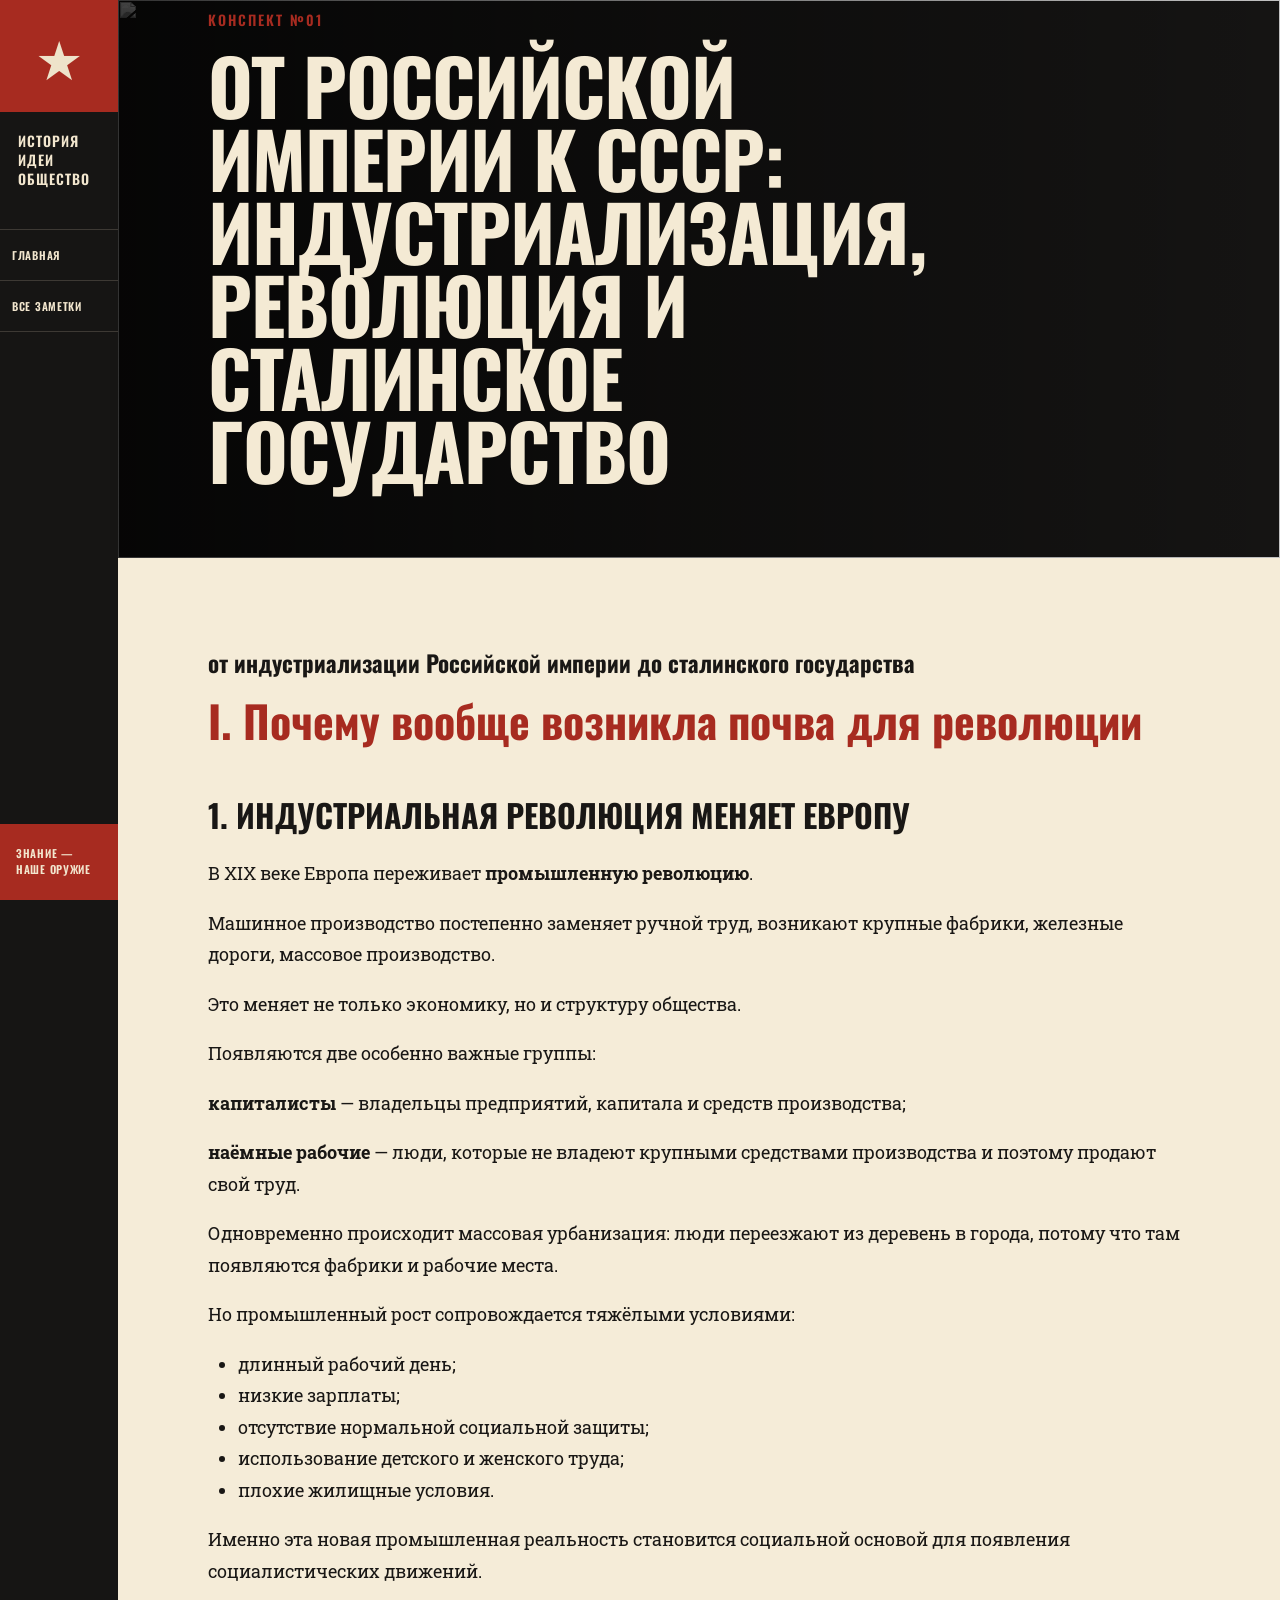
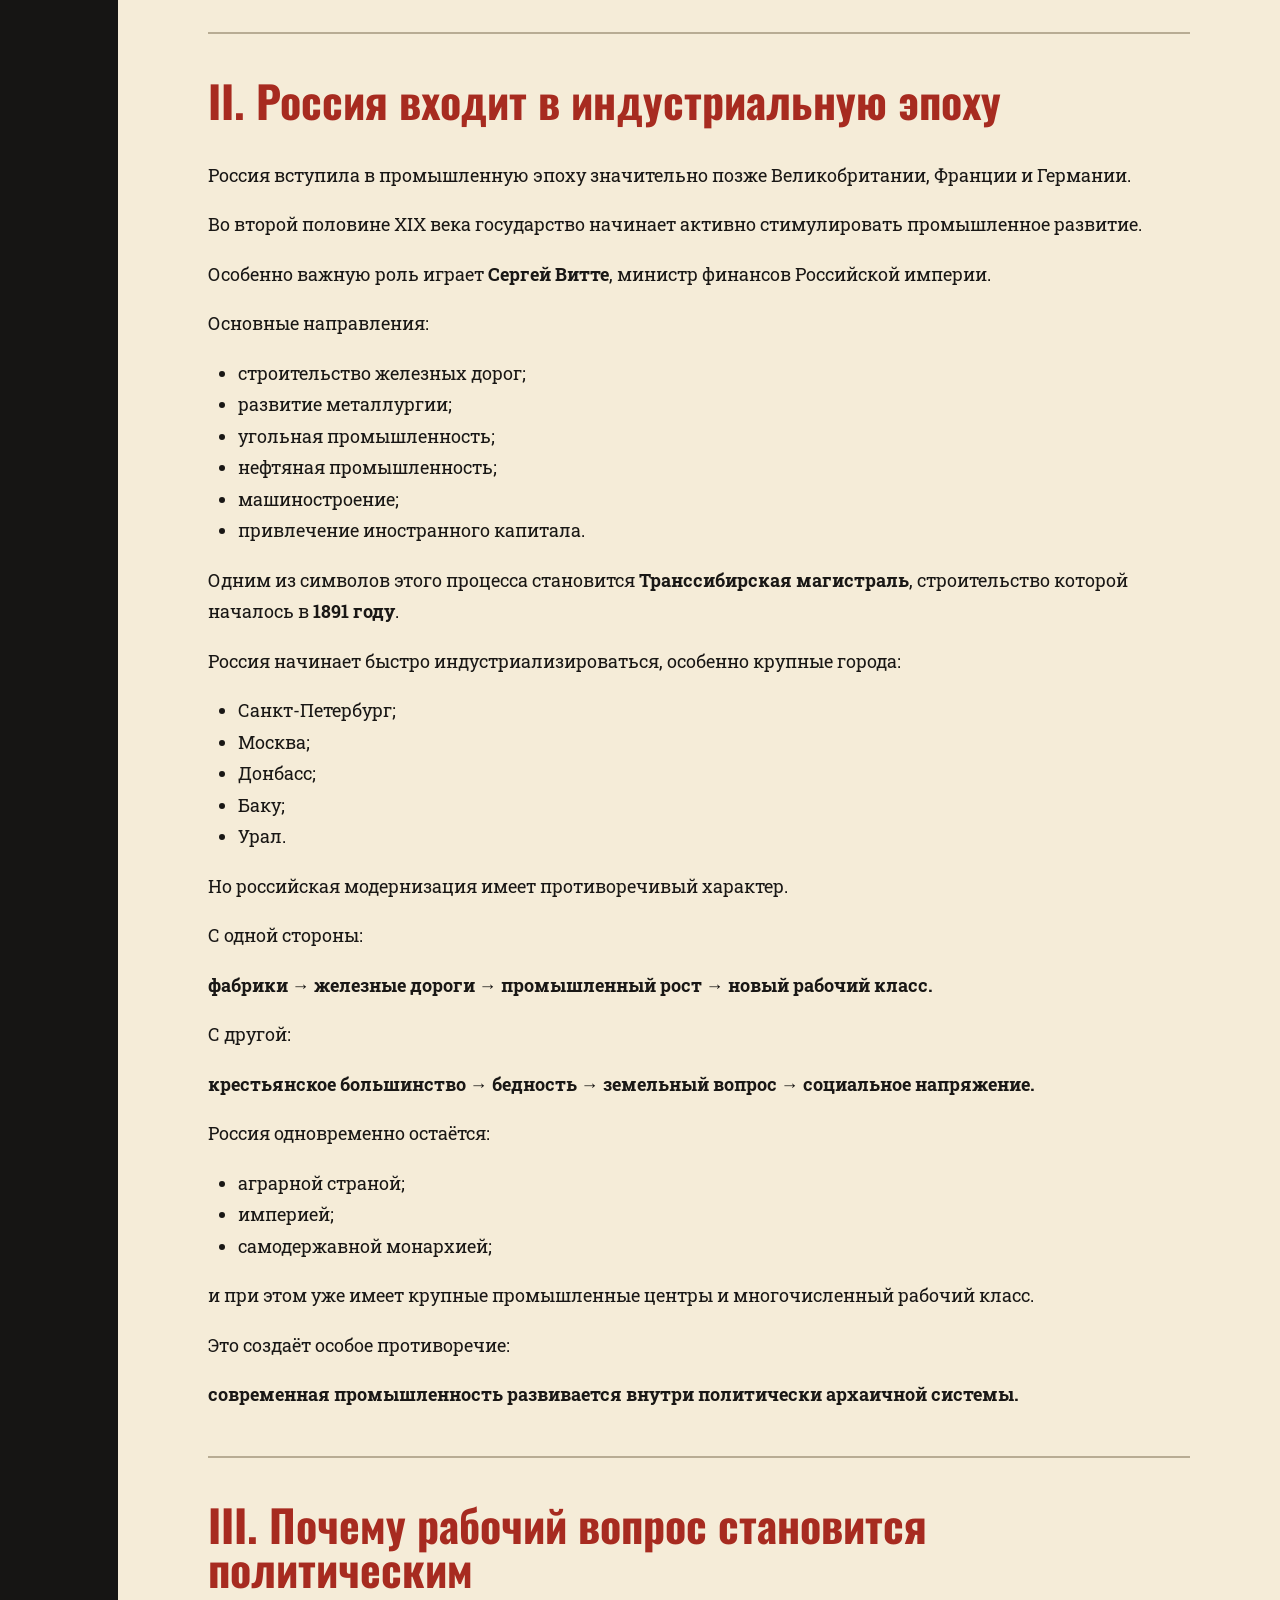
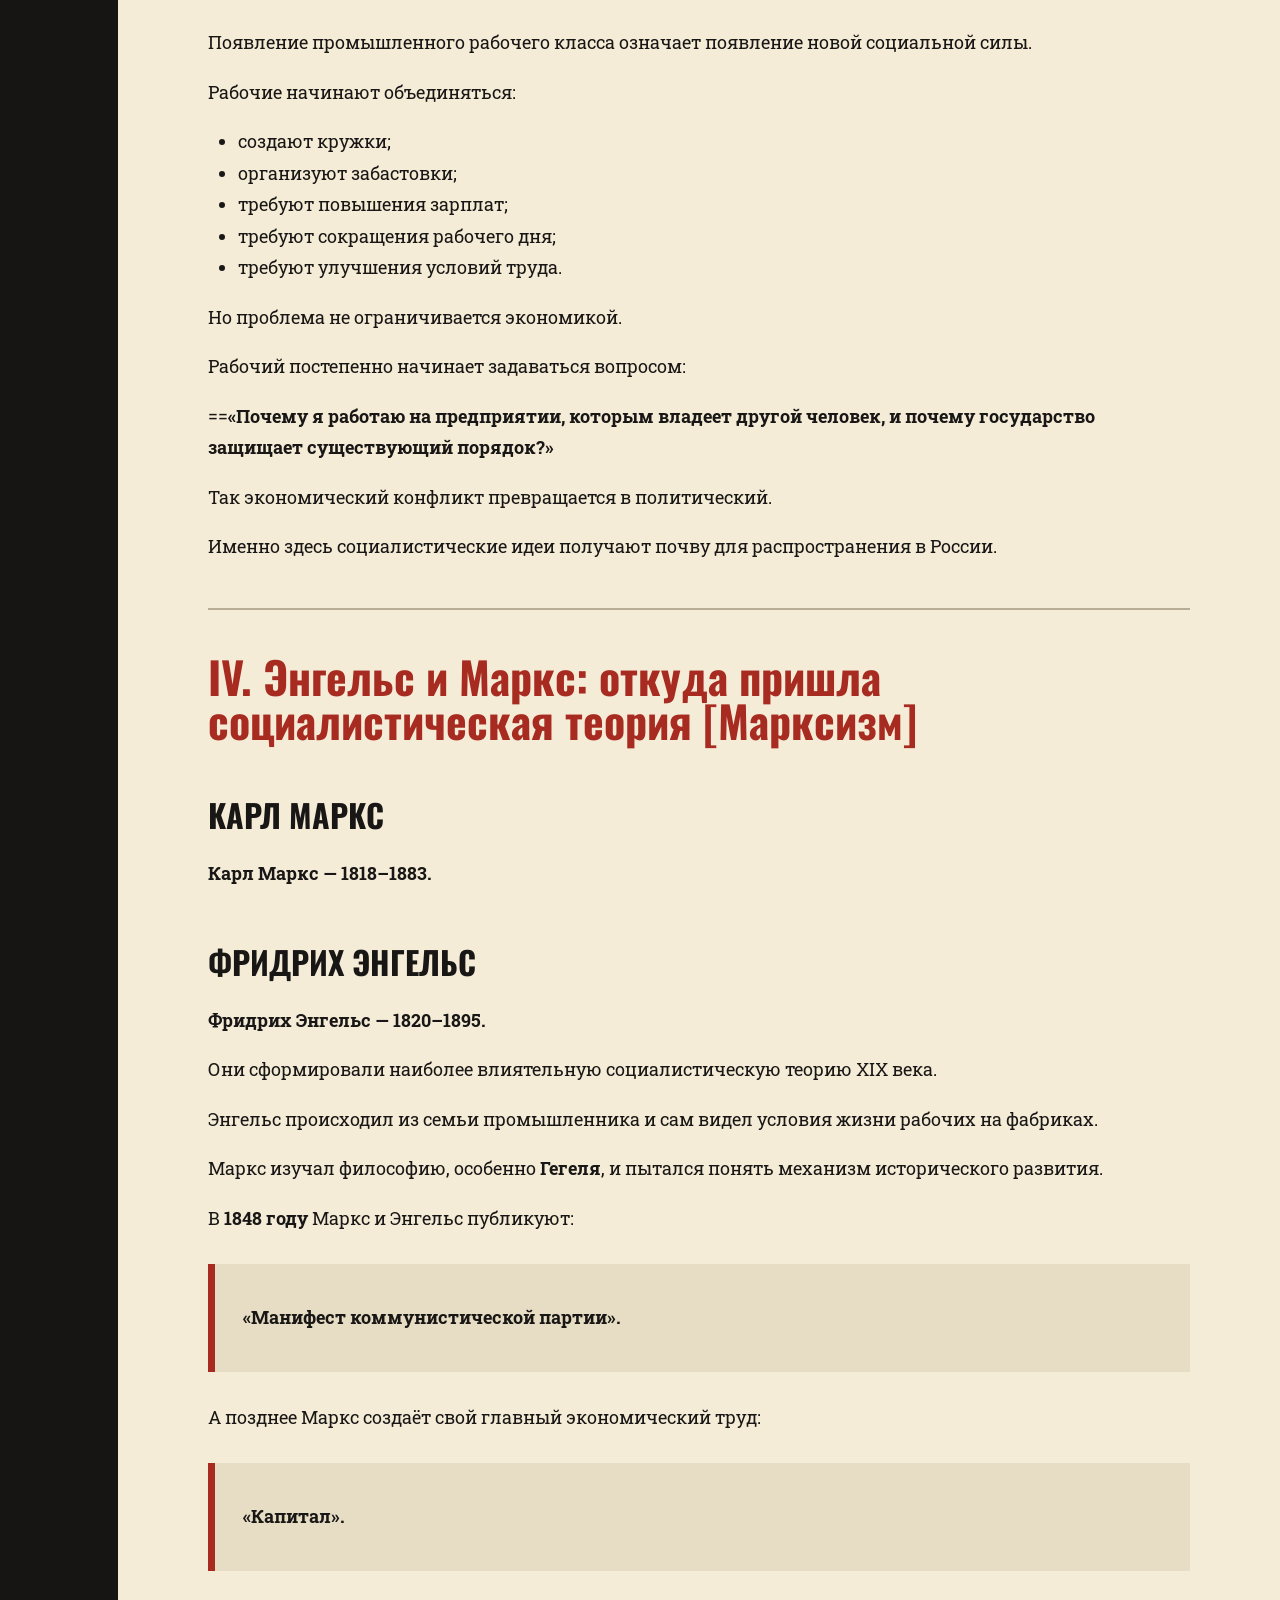
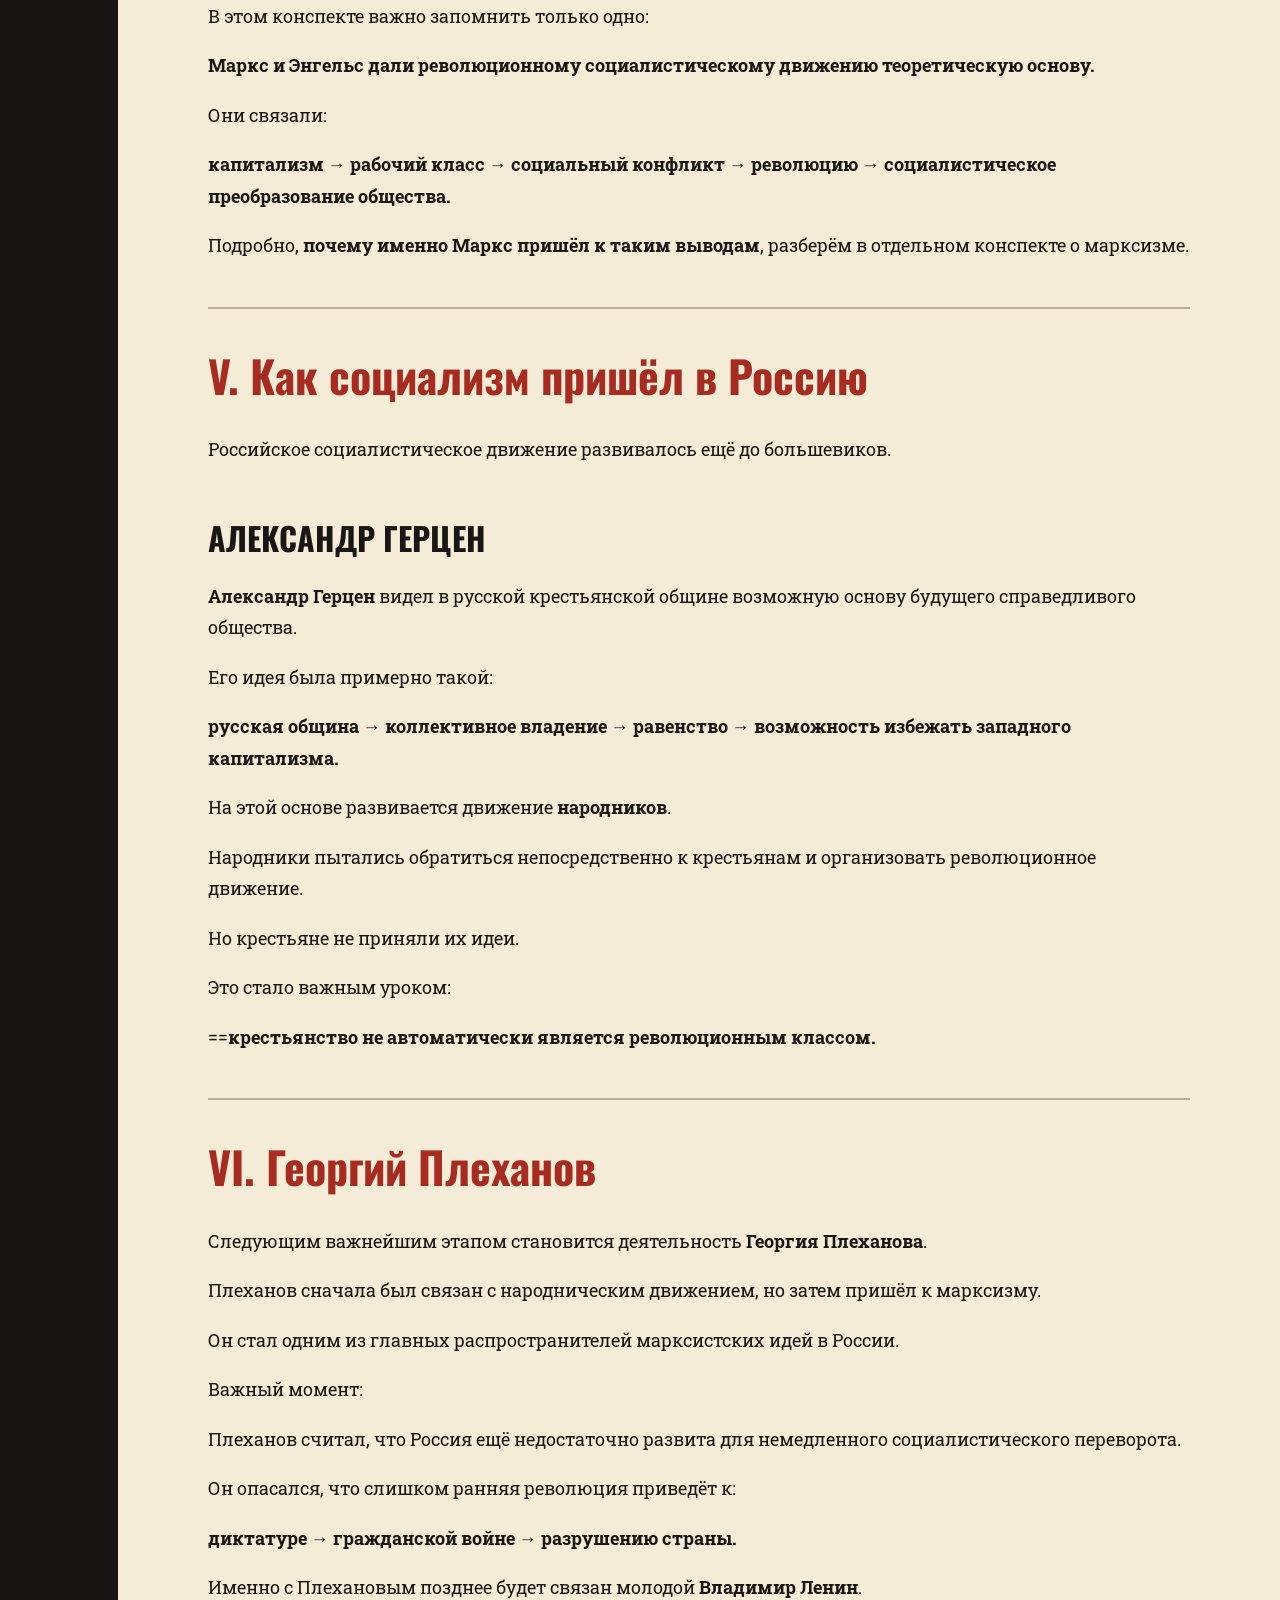
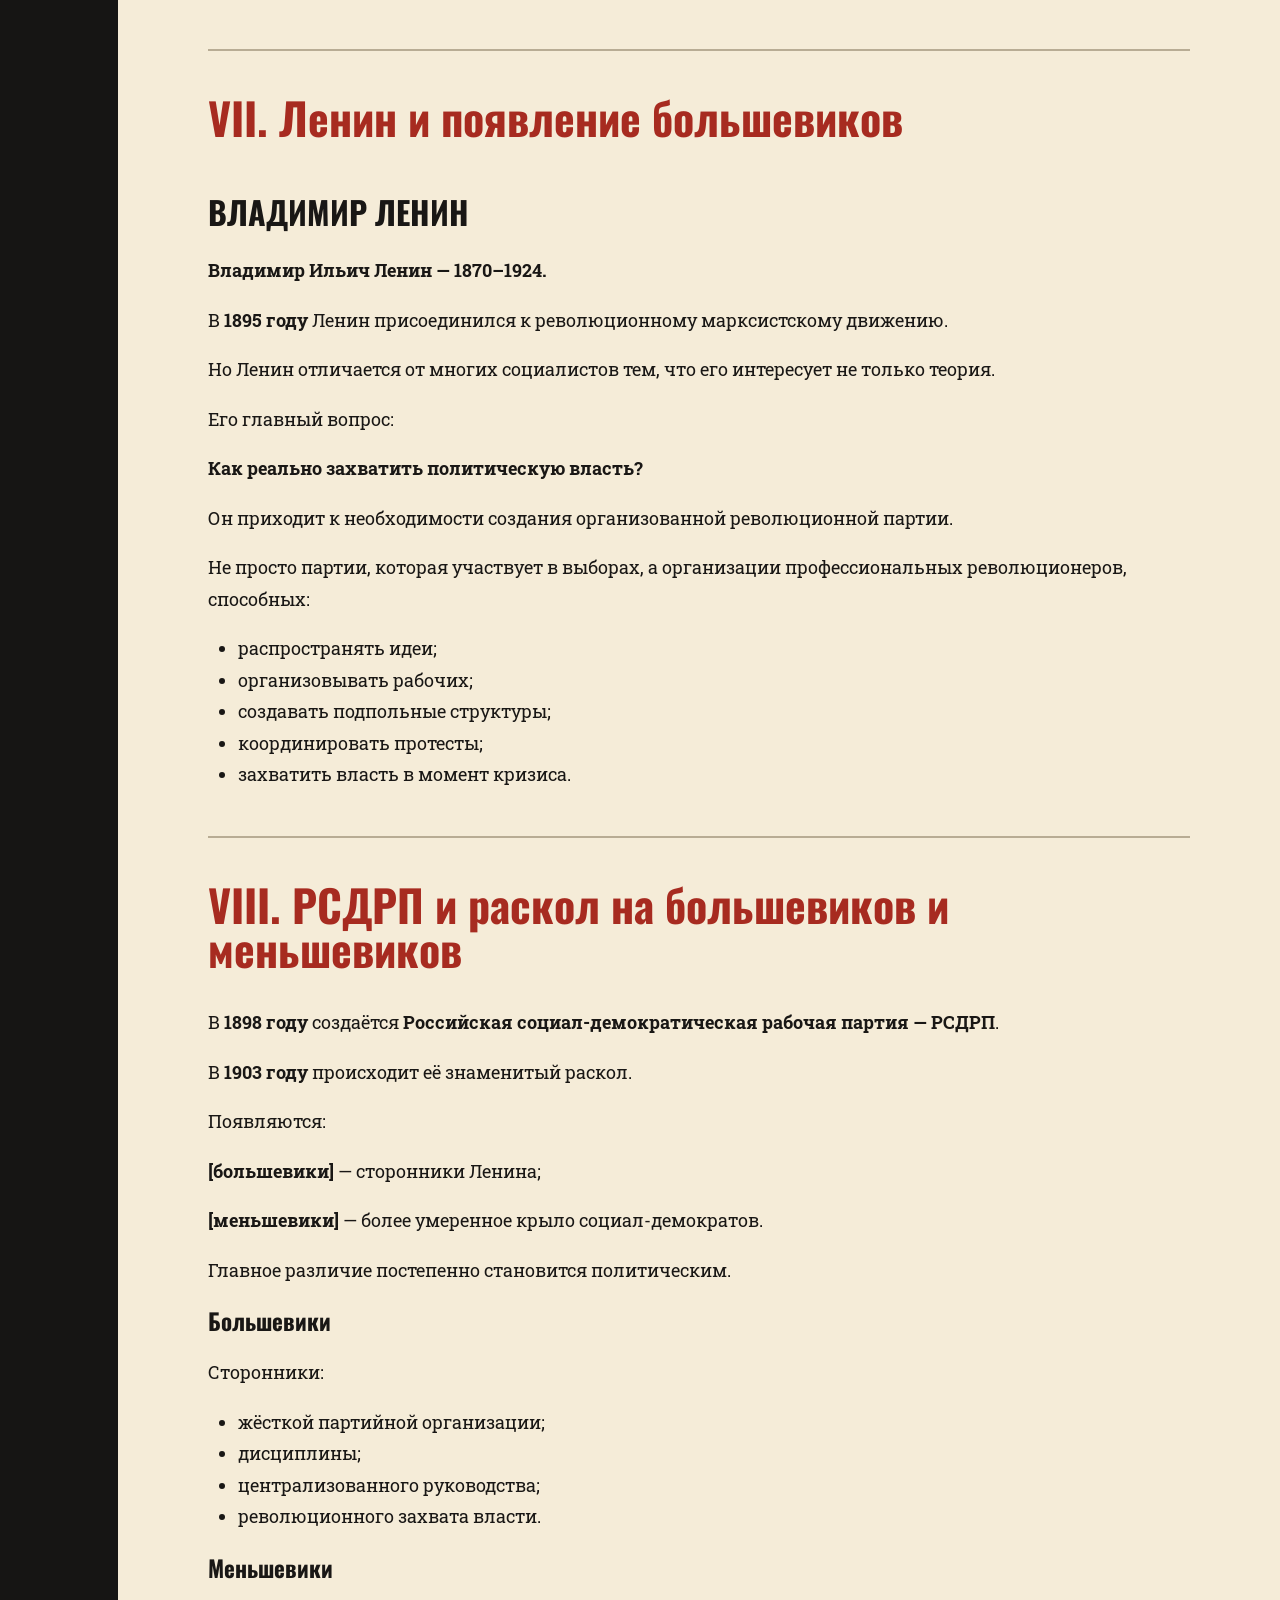
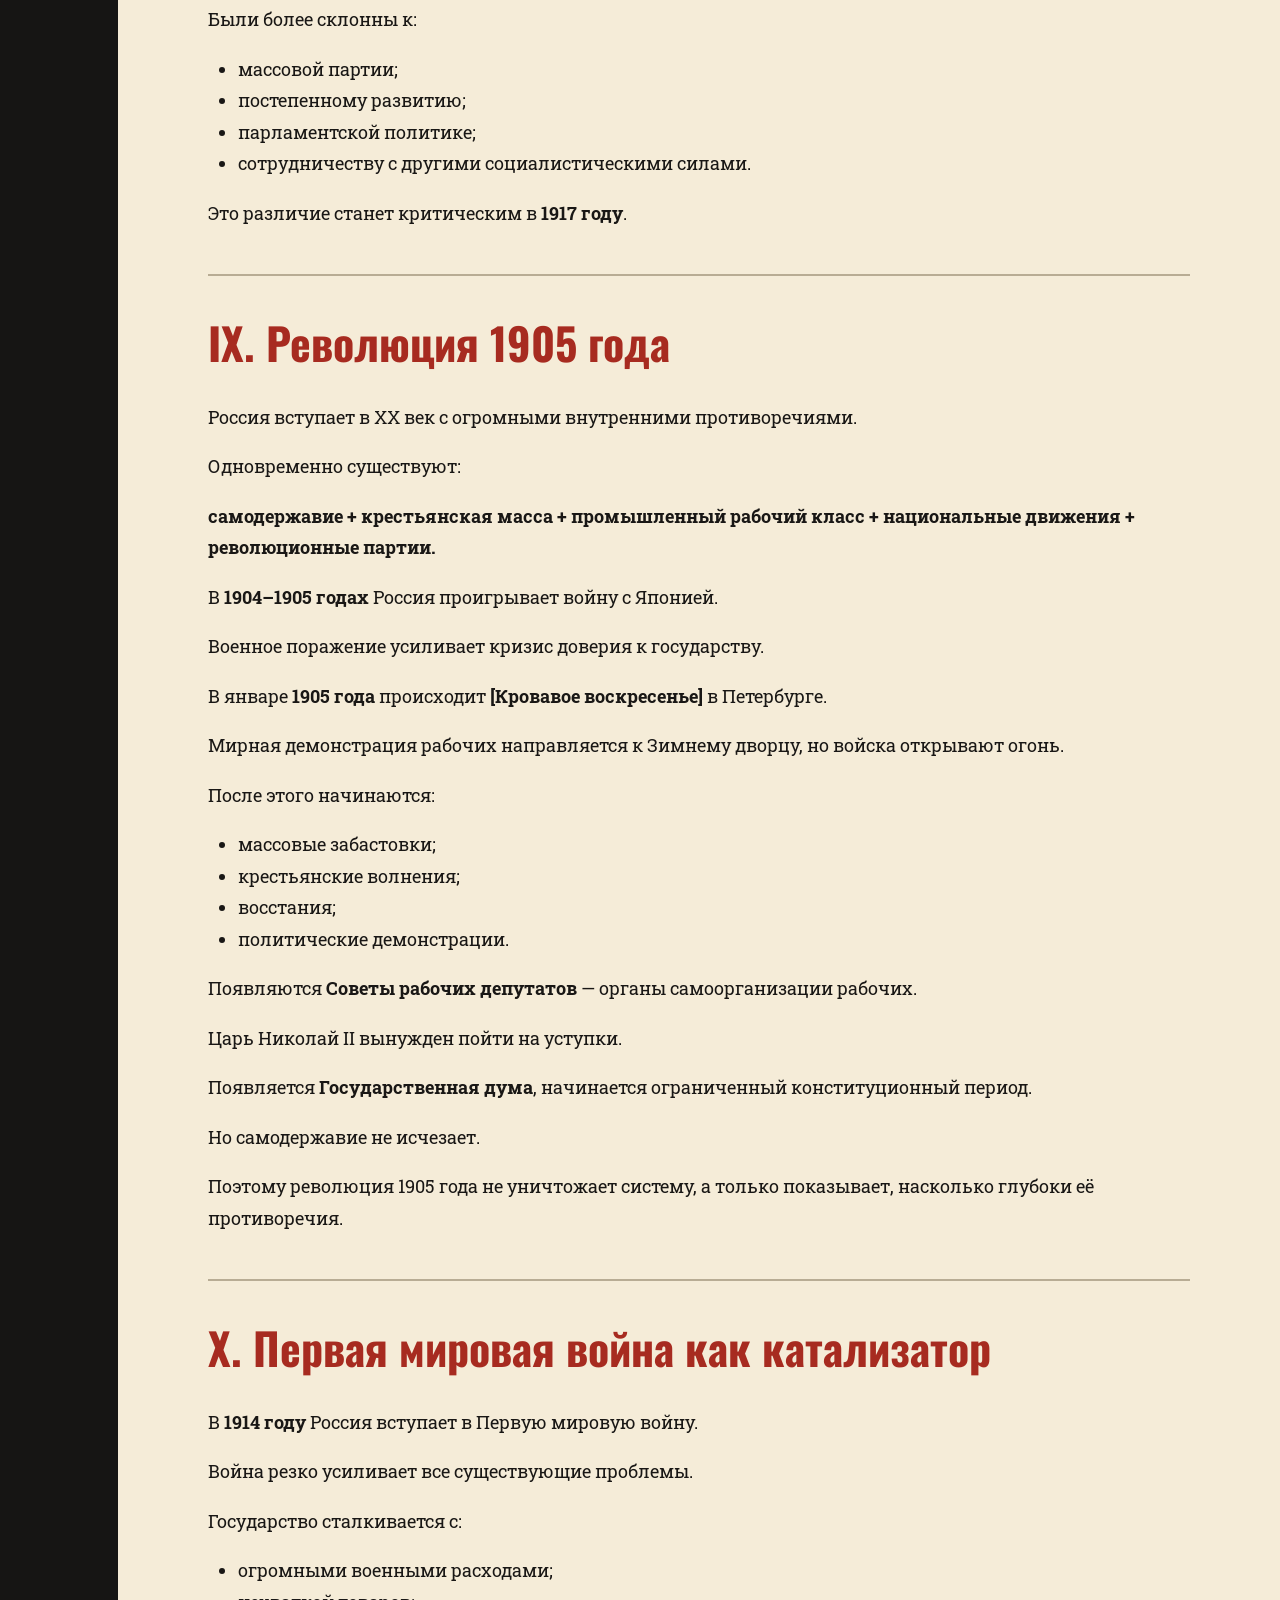
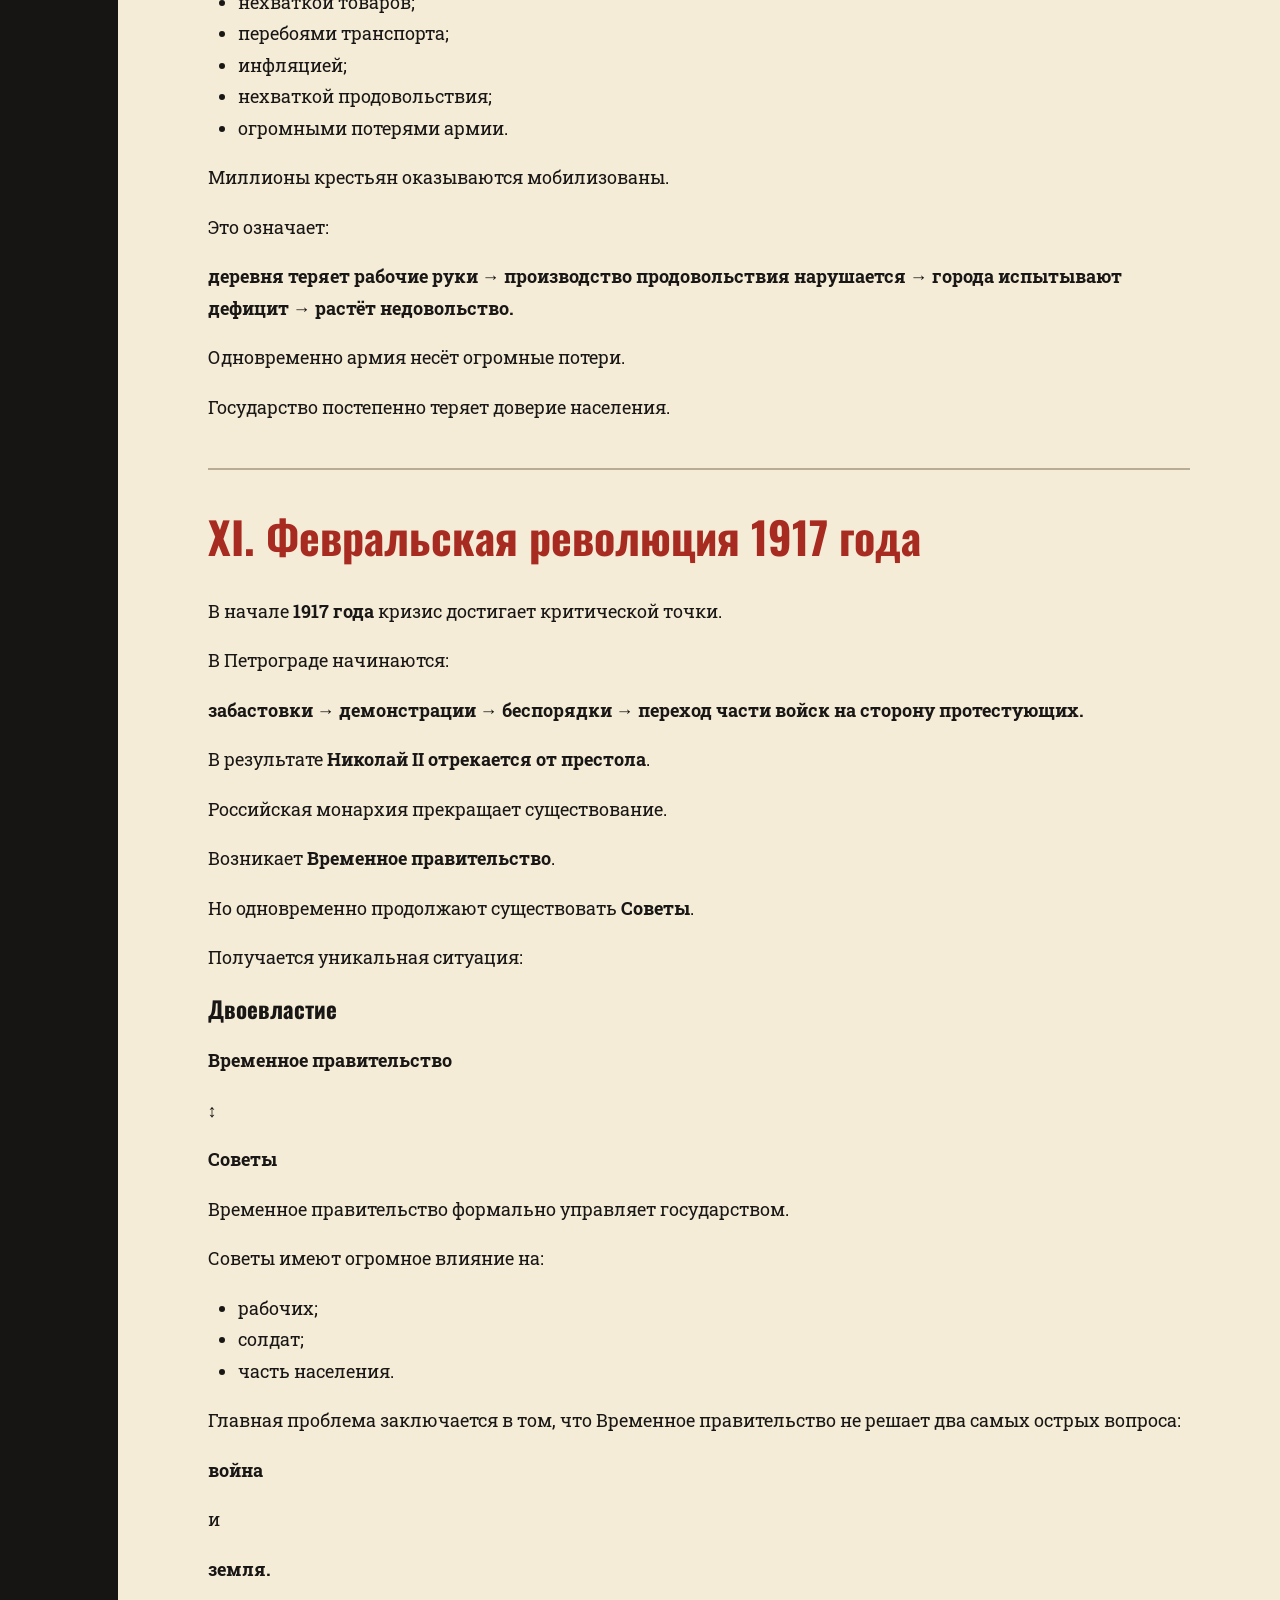
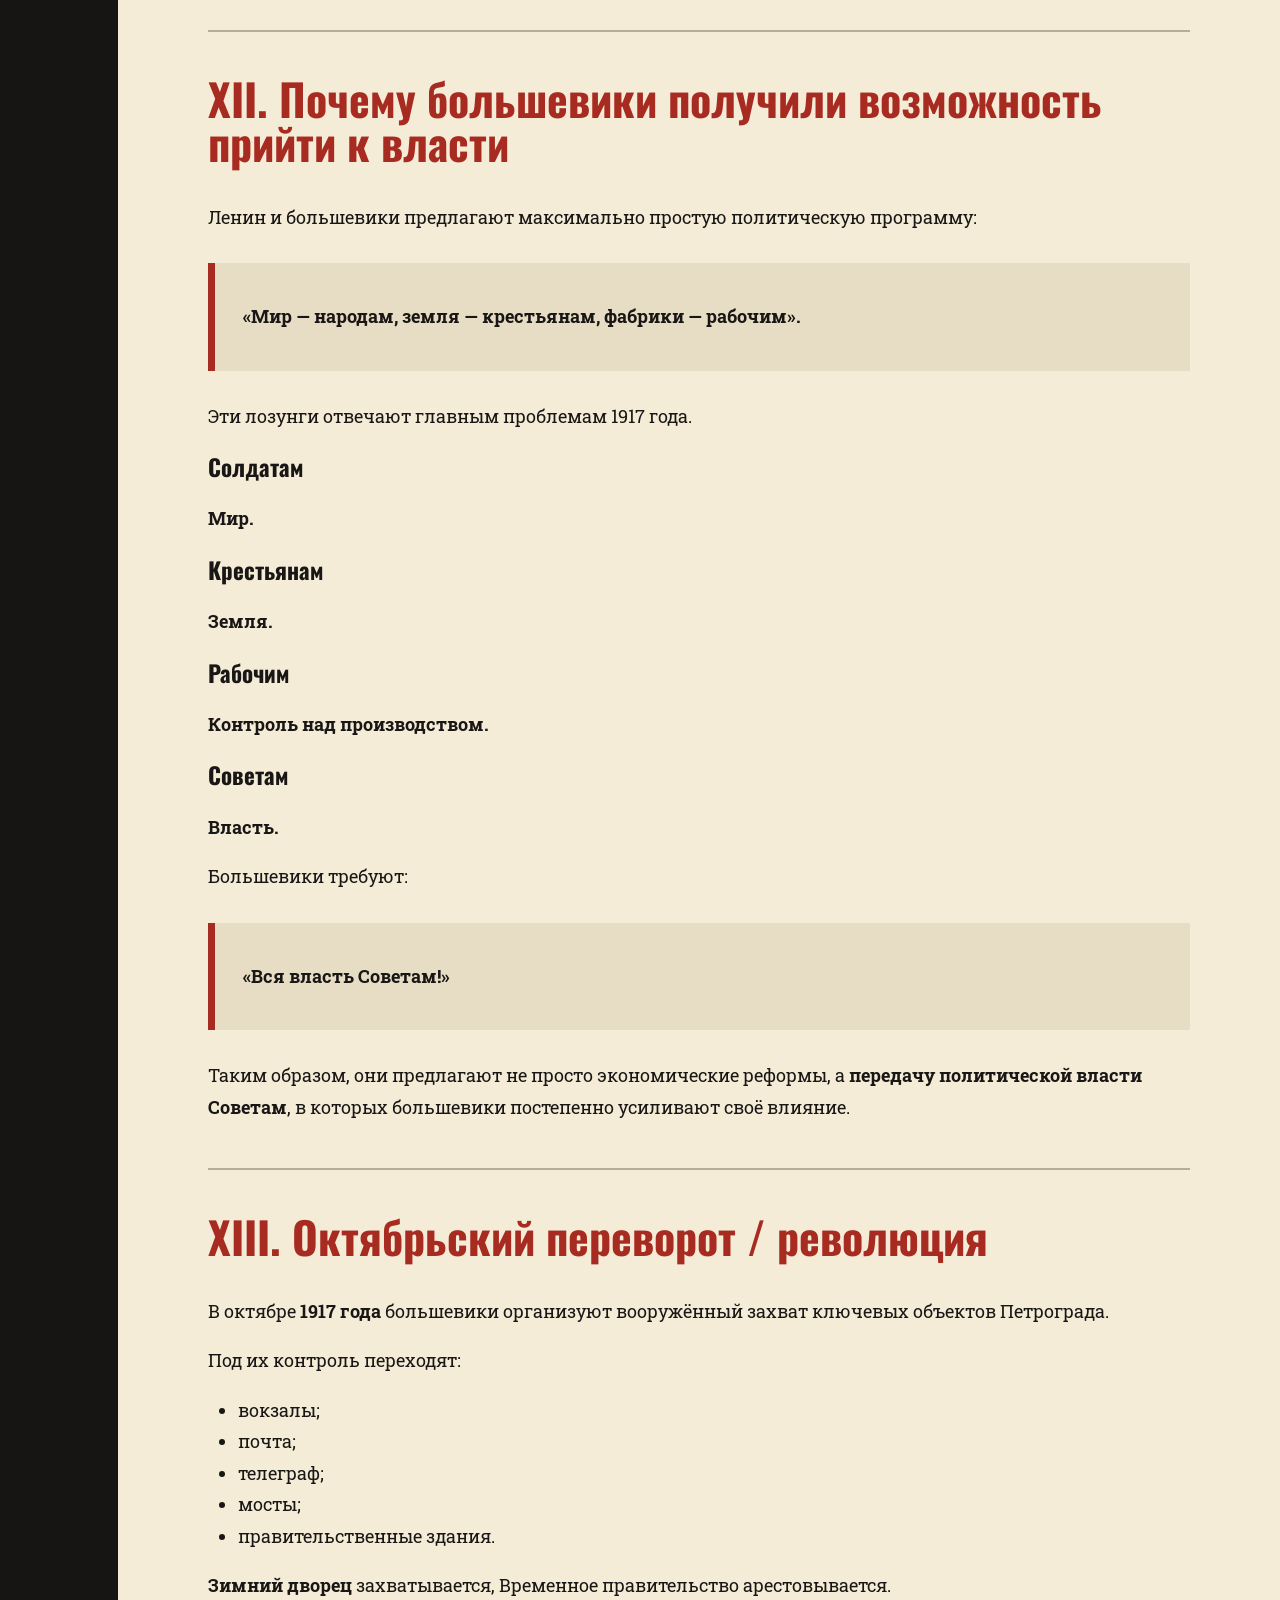
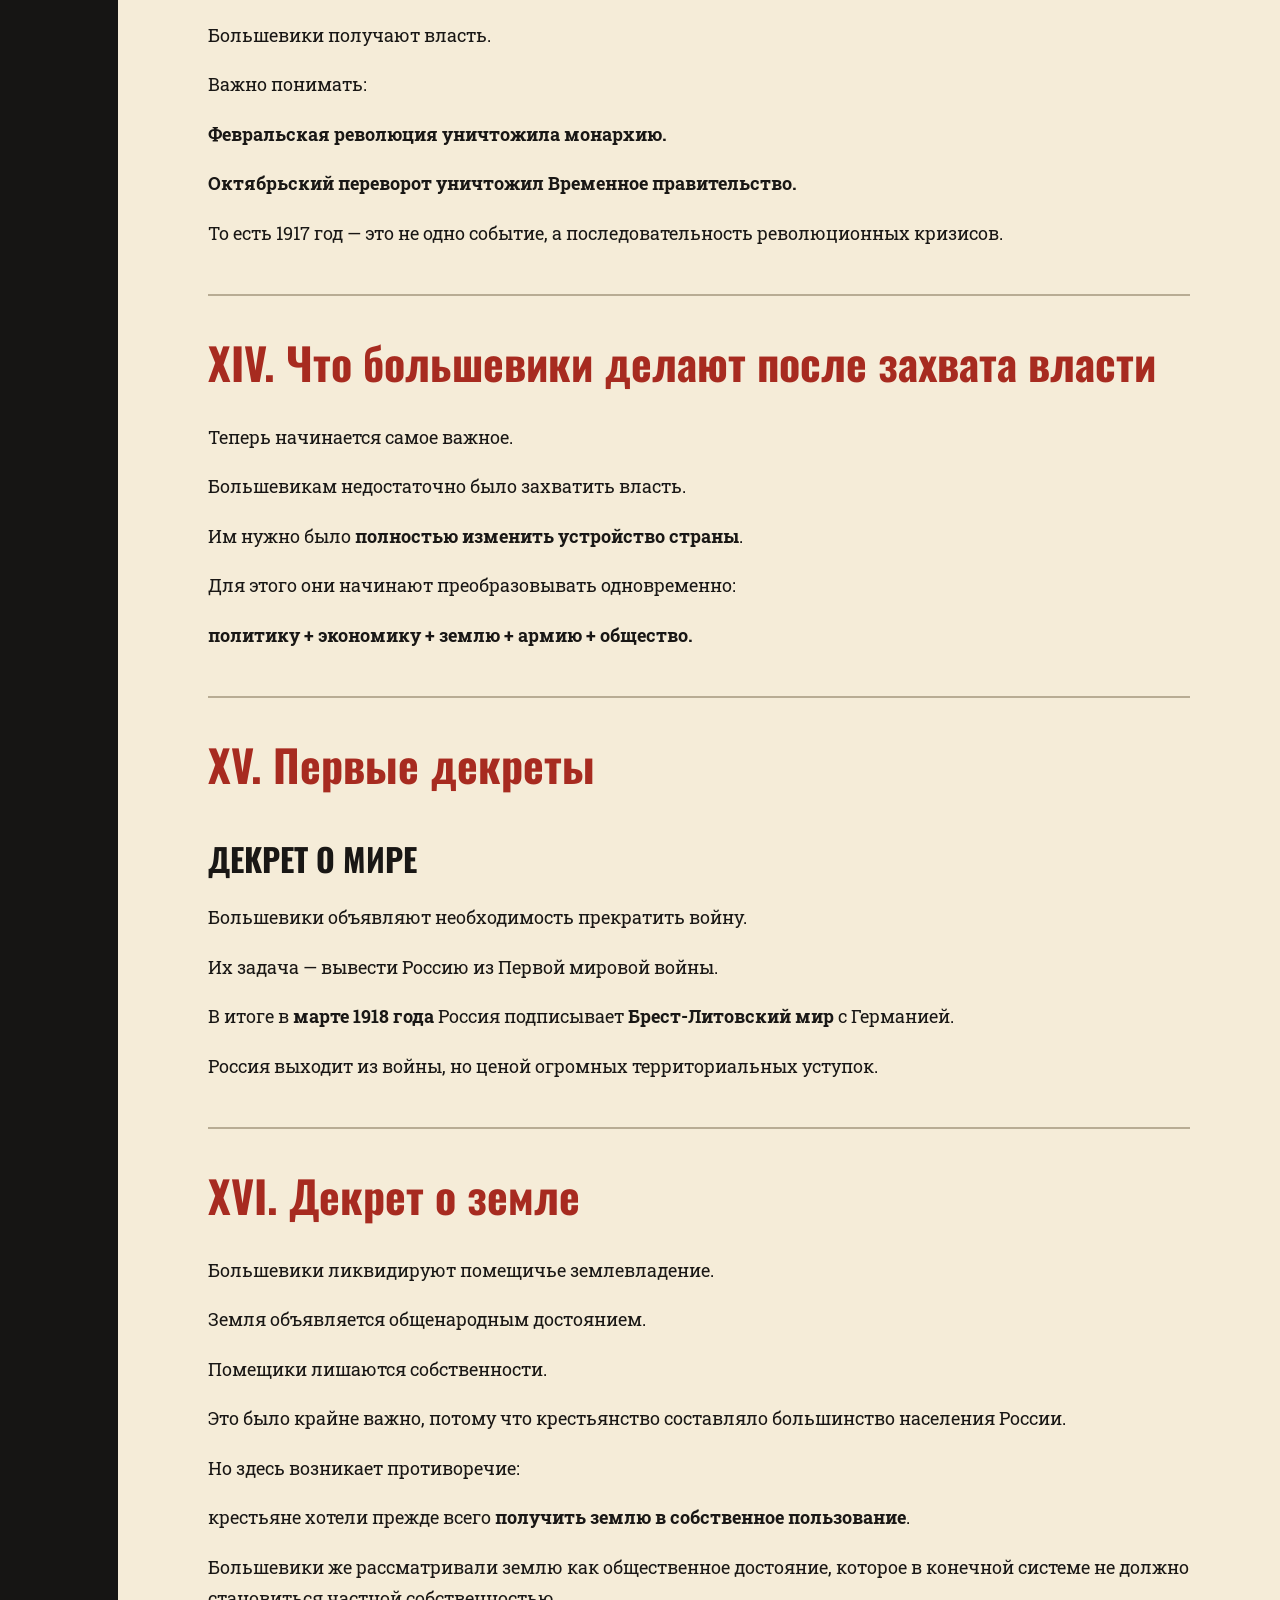
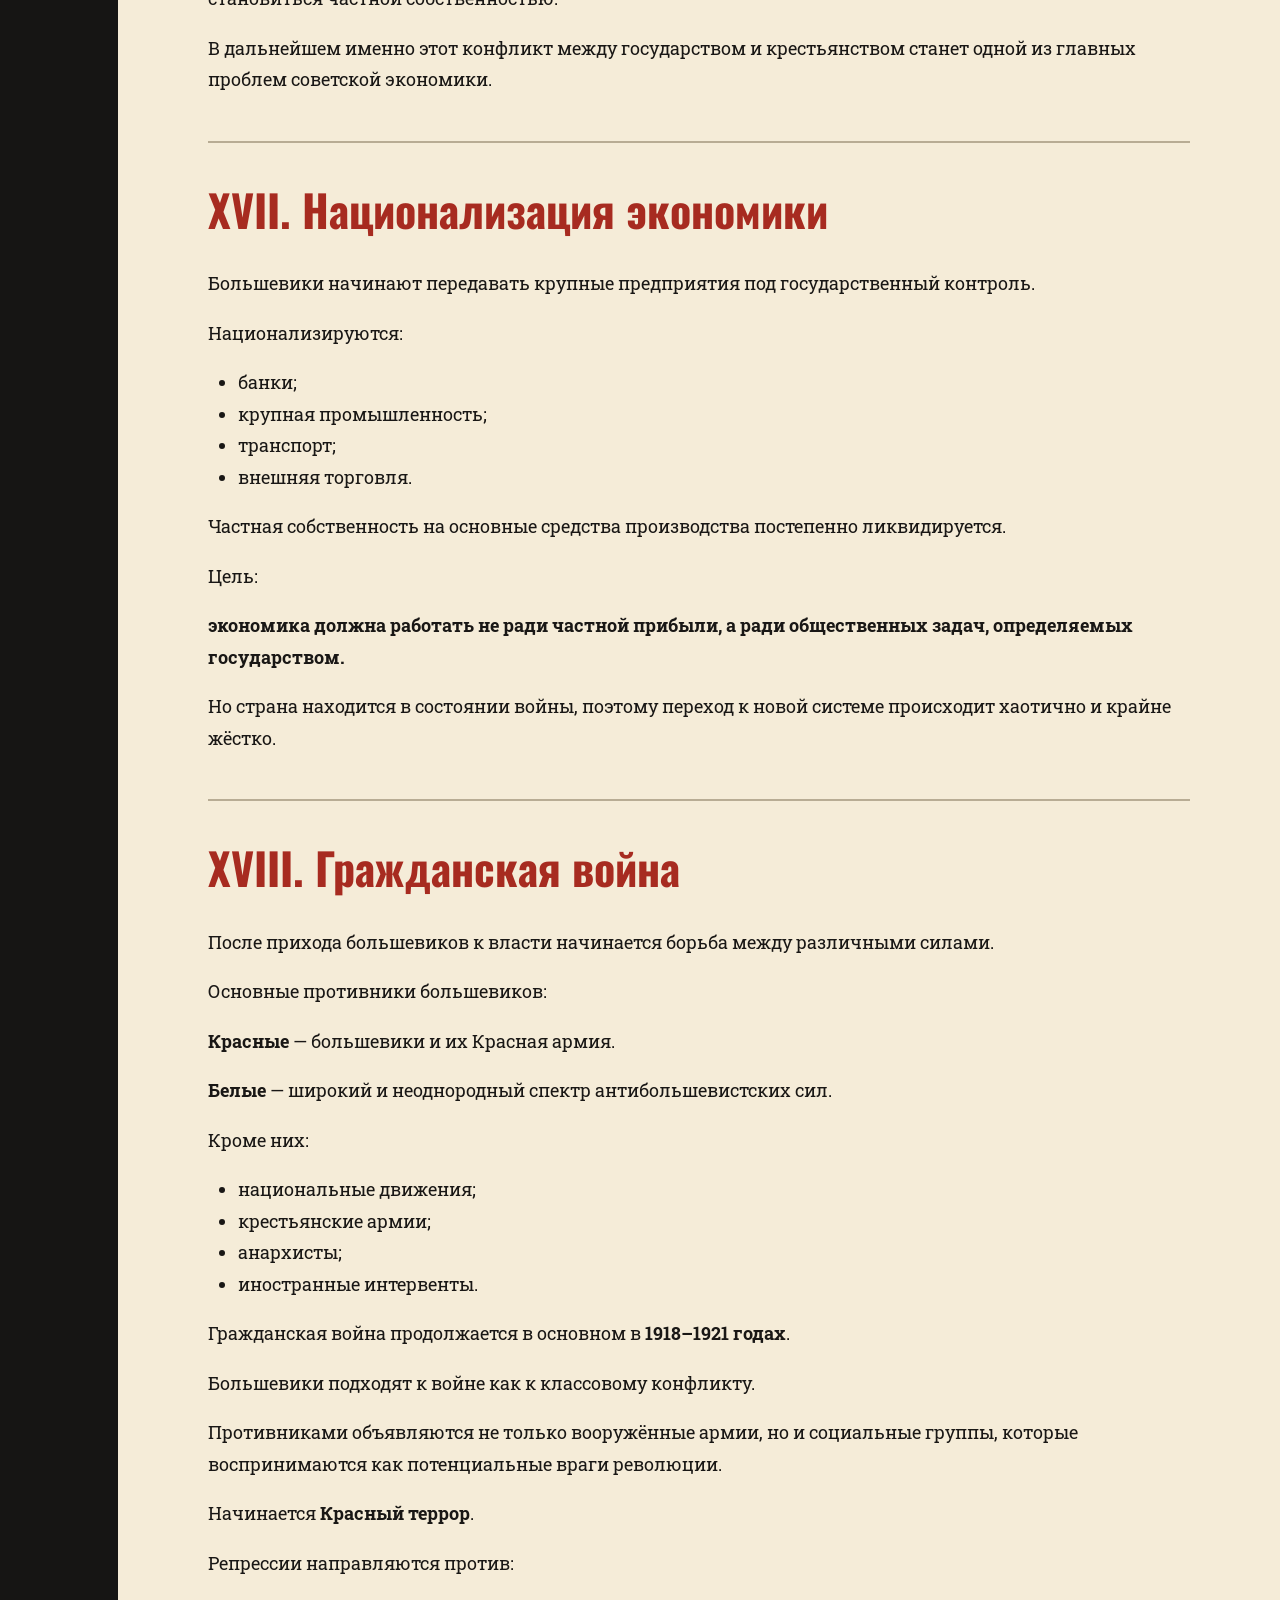
==== commit 62b05713: "Add files via upload" ====
--- a/note-1.html
+++ b/note-1.html
@@ -1,25 +1,34 @@
-<!doctype html>
+<!DOCTYPE html>
+
 <html lang="ru">
 <head>
-<meta charset="utf-8">
-<meta name="viewport" content="width=device-width, initial-scale=1">
-<title>ОТ ИНДУСТРИАЛИЗАЦИИ РОССИЙСКОЙ ИМПЕРИИ ДО СТАЛИНСКОГО ГОСУДАРСТВА</title>
-<link rel="stylesheet" href="style.css">
+<meta charset="utf-8"/>
+<meta content="width=device-width, initial-scale=1" name="viewport"/>
+<title>От Российской империи к СССР: индустриализация, революция и сталинское государство</title>
+<link href="../style.css" rel="stylesheet"/>
 </head>
-<body class="note-body">
+<body>
+<div class="site-shell">
+<aside class="sidebar">
+<div class="brand-mark">★</div>
+<div class="brand">ИСТОРИЯ<br/>ИДЕИ<br/>ОБЩЕСТВО</div>
+<nav>
+<a href="../index.html">ГЛАВНАЯ</a>
+<a href="../index.html#notes">ВСЕ ЗАМЕТКИ</a>
+</nav>
+<div class="sidebar-bottom">ЗНАНИЕ —<br/>НАШЕ ОРУЖИЕ</div>
+</aside>
 <main class="note-page">
-  <div class="note-background" id="parallax-bg"><img src="note-1.jpg" alt=""></div>
-  <div class="note-darkness"></div>
-  <header class="note-header">
-    <div class="kicker">Конспекты</div>
-    <div class="line"></div>
-    <div class="note-heading">
-      <span class="note-number">1.</span>
-      <h1>ОТ ИНДУСТРИАЛИЗАЦИИ РОССИЙСКОЙ ИМПЕРИИ ДО СТАЛИНСКОГО ГОСУДАРСТВА</h1>
-    </div>
-  </header>
-  <a class="back" href="notes.html">←</a>
-  <article class="note-content"><h3>от индустриализации Российской империи до сталинского государства</h3>
+<header class="note-hero">
+<img alt="" src="../images/note-1.jpg"/>
+<div class="hero-overlay"></div>
+<div class="hero-title">
+<span>КОНСПЕКТ №01</span>
+<h1>От Российской империи к СССР: индустриализация, революция и сталинское государство</h1>
+</div>
+</header>
+<article class="content">
+<h3>от индустриализации Российской империи до сталинского государства</h3>
 <h1>I. Почему вообще возникла почва для революции</h1>
 <h2>1. Индустриальная революция меняет Европу</h2>
 <p>В XIX веке Европа переживает <strong>промышленную революцию</strong>.</p>
@@ -38,7 +47,7 @@
 <li>плохие жилищные условия.</li>
 </ul>
 <p>Именно эта новая промышленная реальность становится социальной основой для появления социалистических движений.</p>
-<hr>
+<hr/>
 <h1>II. Россия входит в индустриальную эпоху</h1>
 <p>Россия вступила в промышленную эпоху значительно позже Великобритании, Франции и Германии.</p>
 <p>Во второй половине XIX века государство начинает активно стимулировать промышленное развитие.</p>
@@ -75,7 +84,7 @@
 <p>и при этом уже имеет крупные промышленные центры и многочисленный рабочий класс.</p>
 <p>Это создаёт особое противоречие:</p>
 <p><strong>современная промышленность развивается внутри политически архаичной системы.</strong></p>
-<hr>
+<hr/>
 <h1>III. Почему рабочий вопрос становится политическим</h1>
 <p>Появление промышленного рабочего класса означает появление новой социальной силы.</p>
 <p>Рабочие начинают объединяться:</p>
@@ -91,7 +100,7 @@
 <p>==<strong>«Почему я работаю на предприятии, которым владеет другой человек, и почему государство защищает существующий порядок?»</strong></p>
 <p>Так экономический конфликт превращается в политический.</p>
 <p>Именно здесь социалистические идеи получают почву для распространения в России.</p>
-<hr>
+<hr/>
 <h1>IV. Энгельс и Маркс: откуда пришла социалистическая теория <a href="#notes">[Марксизм]</a></h1>
 <h2>Карл Маркс</h2>
 <p><strong>Карл Маркс — 1818–1883.</strong></p>
@@ -113,7 +122,7 @@
 <p>Они связали:</p>
 <p><strong>капитализм → рабочий класс → социальный конфликт → революцию → социалистическое преобразование общества.</strong></p>
 <p>Подробно, <strong>почему именно Маркс пришёл к таким выводам</strong>, разберём в отдельном конспекте о марксизме.</p>
-<hr>
+<hr/>
 <h1>V. Как социализм пришёл в Россию</h1>
 <p>Российское социалистическое движение развивалось ещё до большевиков.</p>
 <h2>Александр Герцен</h2>
@@ -125,7 +134,7 @@
 <p>Но крестьяне не приняли их идеи.</p>
 <p>Это стало важным уроком:</p>
 <p>==<strong>крестьянство не автоматически является революционным классом.</strong></p>
-<hr>
+<hr/>
 <h1>VI. Георгий Плеханов</h1>
 <p>Следующим важнейшим этапом становится деятельность <strong>Георгия Плеханова</strong>.</p>
 <p>Плеханов сначала был связан с народническим движением, но затем пришёл к марксизму.</p>
@@ -135,7 +144,7 @@
 <p>Он опасался, что слишком ранняя революция приведёт к:</p>
 <p><strong>диктатуре → гражданской войне → разрушению страны.</strong></p>
 <p>Именно с Плехановым позднее будет связан молодой <strong>Владимир Ленин</strong>.</p>
-<hr>
+<hr/>
 <h1>VII. Ленин и появление большевиков</h1>
 <h2>Владимир Ленин</h2>
 <p><strong>Владимир Ильич Ленин — 1870–1924.</strong></p>
@@ -152,7 +161,7 @@
 <li>координировать протесты;</li>
 <li>захватить власть в момент кризиса.</li>
 </ul>
-<hr>
+<hr/>
 <h1>VIII. РСДРП и раскол на большевиков и меньшевиков</h1>
 <p>В <strong>1898 году</strong> создаётся <strong>Российская социал-демократическая рабочая партия — РСДРП</strong>.</p>
 <p>В <strong>1903 году</strong> происходит её знаменитый раскол.</p>
@@ -177,7 +186,7 @@
 <li>сотрудничеству с другими социалистическими силами.</li>
 </ul>
 <p>Это различие станет критическим в <strong>1917 году</strong>.</p>
-<hr>
+<hr/>
 <h1>IX. Революция 1905 года</h1>
 <p>Россия вступает в XX век с огромными внутренними противоречиями.</p>
 <p>Одновременно существуют:</p>
@@ -198,7 +207,7 @@
 <p>Появляется <strong>Государственная дума</strong>, начинается ограниченный конституционный период.</p>
 <p>Но самодержавие не исчезает.</p>
 <p>Поэтому революция 1905 года не уничтожает систему, а только показывает, насколько глубоки её противоречия.</p>
-<hr>
+<hr/>
 <h1>X. Первая мировая война как катализатор</h1>
 <p>В <strong>1914 году</strong> Россия вступает в Первую мировую войну.</p>
 <p>Война резко усиливает все существующие проблемы.</p>
@@ -216,7 +225,7 @@
 <p><strong>деревня теряет рабочие руки → производство продовольствия нарушается → города испытывают дефицит → растёт недовольство.</strong></p>
 <p>Одновременно армия несёт огромные потери.</p>
 <p>Государство постепенно теряет доверие населения.</p>
-<hr>
+<hr/>
 <h1>XI. Февральская революция 1917 года</h1>
 <p>В начале <strong>1917 года</strong> кризис достигает критической точки.</p>
 <p>В Петрограде начинаются:</p>
@@ -241,7 +250,7 @@
 <p><strong>война</strong></p>
 <p>и</p>
 <p><strong>земля.</strong></p>
-<hr>
+<hr/>
 <h1>XII. Почему большевики получили возможность прийти к власти</h1>
 <p>Ленин и большевики предлагают максимально простую политическую программу:</p>
 <blockquote>
@@ -261,7 +270,7 @@
 <p><strong>«Вся власть Советам!»</strong></p>
 </blockquote>
 <p>Таким образом, они предлагают не просто экономические реформы, а <strong>передачу политической власти Советам</strong>, в которых большевики постепенно усиливают своё влияние.</p>
-<hr>
+<hr/>
 <h1>XIII. Октябрьский переворот / революция</h1>
 <p>В октябре <strong>1917 года</strong> большевики организуют вооружённый захват ключевых объектов Петрограда.</p>
 <p>Под их контроль переходят:</p>
@@ -278,21 +287,21 @@
 <p><strong>Февральская революция уничтожила монархию.</strong></p>
 <p><strong>Октябрьский переворот уничтожил Временное правительство.</strong></p>
 <p>То есть 1917 год — это не одно событие, а последовательность революционных кризисов.</p>
-<hr>
+<hr/>
 <h1>XIV. Что большевики делают после захвата власти</h1>
 <p>Теперь начинается самое важное.</p>
 <p>Большевикам недостаточно было захватить власть.</p>
 <p>Им нужно было <strong>полностью изменить устройство страны</strong>.</p>
 <p>Для этого они начинают преобразовывать одновременно:</p>
 <p><strong>политику + экономику + землю + армию + общество.</strong></p>
-<hr>
+<hr/>
 <h1>XV. Первые декреты</h1>
 <h2>Декрет о мире</h2>
 <p>Большевики объявляют необходимость прекратить войну.</p>
 <p>Их задача — вывести Россию из Первой мировой войны.</p>
 <p>В итоге в <strong>марте 1918 года</strong> Россия подписывает <strong>Брест-Литовский мир</strong> с Германией.</p>
 <p>Россия выходит из войны, но ценой огромных территориальных уступок.</p>
-<hr>
+<hr/>
 <h1>XVI. Декрет о земле</h1>
 <p>Большевики ликвидируют помещичье землевладение.</p>
 <p>Земля объявляется общенародным достоянием.</p>
@@ -302,7 +311,7 @@
 <p>крестьяне хотели прежде всего <strong>получить землю в собственное пользование</strong>.</p>
 <p>Большевики же рассматривали землю как общественное достояние, которое в конечной системе не должно становиться частной собственностью.</p>
 <p>В дальнейшем именно этот конфликт между государством и крестьянством станет одной из главных проблем советской экономики.</p>
-<hr>
+<hr/>
 <h1>XVII. Национализация экономики</h1>
 <p>Большевики начинают передавать крупные предприятия под государственный контроль.</p>
 <p>Национализируются:</p>
@@ -316,7 +325,7 @@
 <p>Цель:</p>
 <p><strong>экономика должна работать не ради частной прибыли, а ради общественных задач, определяемых государством.</strong></p>
 <p>Но страна находится в состоянии войны, поэтому переход к новой системе происходит хаотично и крайне жёстко.</p>
-<hr>
+<hr/>
 <h1>XVIII. Гражданская война</h1>
 <p>После прихода большевиков к власти начинается борьба между различными силами.</p>
 <p>Основные противники большевиков:</p>
@@ -343,7 +352,7 @@
 <li>подозреваемых в контрреволюции.</li>
 </ul>
 <p>В архивах сохранился, например, приказ Ленина от <strong>11 августа 1918 года</strong> пензенским коммунистам с требованием публичного террора против кулаков и конфискации зерна.</p>
-<hr>
+<hr/>
 <h1>XIX. Военный коммунизм</h1>
 <p>Гражданская война заставляет большевиков создать чрезвычайную экономическую систему.</p>
 <p>С <strong>1918 года</strong> развивается политика, которую называют <strong>военным коммунизмом</strong>.</p>
@@ -364,7 +373,7 @@
 <p>Крестьянам становилось невыгодно производить больше, если излишки всё равно изымались.</p>
 <p>Поэтому:</p>
 <p><strong>изъятие зерна → падение стимулов к производству → снижение производства → голод → крестьянские восстания.</strong></p>
-<hr>
+<hr/>
 <h1>XX. Победа большевиков и разрушенная страна</h1>
 <p>К <strong>1921–1922 годам</strong> большевики победили в Гражданской войне.</p>
 <p>Но победа была достигнута ценой огромных человеческих и экономических потерь.</p>
@@ -379,7 +388,7 @@
 </ul>
 <p>И здесь возникает первый большой парадокс:</p>
 <p><strong>революция должна была освободить трудящихся → но экономическая политика революционного государства привела к огромному экономическому кризису.</strong></p>
-<hr>
+<hr/>
 <h1>XXI. Кронштадт и отказ от военного коммунизма</h1>
 <p>В <strong>1921 году</strong> происходит восстание в Кронштадте.</p>
 <p>Особенно символично, что восстают моряки, которые ранее поддерживали революцию.</p>
@@ -387,7 +396,7 @@
 <p><strong>недовольство уже не только среди бывших противников большевиков, но и среди их собственных сторонников.</strong></p>
 <p>Ленин понимает, что продолжать военный коммунизм невозможно.</p>
 <p>Поэтому начинается <strong>Новая экономическая политика — НЭП</strong>.</p>
-<hr>
+<hr/>
 <h1>XXII. НЭП: вынужденное отступление</h1>
 <p>В <strong>1921 году</strong> Ленин вводит НЭП.</p>
 <p>Это принципиально важный момент.</p>
@@ -412,7 +421,7 @@
 <p>Экономика начинает восстанавливаться.</p>
 <p>Появляется более стабильная валюта.</p>
 <p>Допускаются иностранные концессии.</p>
-<hr>
+<hr/>
 <h1>XXIII. Почему НЭП — очень важный момент</h1>
 <p>НЭП показывает, что большевистское государство <strong>не смогло сразу построить полностью централизованную коммунистическую экономику</strong>.</p>
 <p>Пришлось временно вернуть рынок.</p>
@@ -423,7 +432,7 @@
 <p><strong>Как дальше развивать страну?</strong></p>
 </blockquote>
 <p>И здесь начинается борьба уже не с внешним врагом, а <strong>внутри самой Коммунистической партии</strong>.</p>
-<hr>
+<hr/>
 <h1>XXIV. После смерти Ленина: борьба за направление СССР</h1>
 <p>Ленин умирает в <strong>1924 году</strong>.</p>
 <p>После его смерти начинается борьба за будущее государства.</p>
@@ -438,7 +447,7 @@
 </ul>
 <p>Главный вопрос:</p>
 <p><strong>Какой должна быть экономика и каким путём должна идти революция дальше?</strong></p>
-<hr>
+<hr/>
 <h1>XXV. Три главных направления</h1>
 <h3>Троцкий</h3>
 <p>Считал, что Советская Россия не должна изолироваться.</p>
@@ -457,7 +466,7 @@
 <p>СССР должен самостоятельно построить мощную социалистическую державу.</p>
 <p>Для этого необходима:</p>
 <p><strong>быстрая индустриализация + контроль над деревней.</strong></p>
-<hr>
+<hr/>
 <h1>XXVI. Победа Сталина</h1>
 <p>В <strong>1924–1930 годах</strong> происходит последовательная борьба.</p>
 <p>Сначала Сталин объединяется с частью партийного руководства против Троцкого.</p>
@@ -469,7 +478,7 @@
 <p>Таким образом, внутри партии исчезает возможность серьёзной политической конкуренции.</p>
 <p>Это очень важный перелом:</p>
 <p><strong>революционная партия → партийная монополия → личная власть Сталина.</strong></p>
-<hr>
+<hr/>
 <h1>XXVII. Почему Сталин начинает индустриализацию</h1>
 <p>К концу 1920-х годов перед СССР стоят несколько проблем.</p>
 <h3>1. СССР остаётся экономически отсталой страной</h3>
@@ -495,7 +504,7 @@
 <p>Крестьяне сохраняют экономическую самостоятельность.</p>
 <p>Поэтому возникает необходимость одновременно:</p>
 <p><strong>индустриализировать страну + подчинить сельское хозяйство государству.</strong></p>
-<hr>
+<hr/>
 <h1>XXVIII. Великий поворот: 1928–1929 годы</h1>
 <p>В <strong>1928 году</strong> начинается первый пятилетний план.</p>
 <p>В <strong>1929 году</strong> Сталин запускает масштабную <strong>«революцию сверху»</strong>:</p>
@@ -505,7 +514,7 @@
 <p>превратить СССР из аграрной страны в мощную индустриальную державу.</p>
 </blockquote>
 <p>При этом государство хочет получить полный контроль над экономикой.</p>
-<hr>
+<hr/>
 <h1>XXIX. Индустриализация</h1>
 <p>Приоритет получают:</p>
 <ul>
@@ -534,7 +543,7 @@
 <li>низкое качество некоторых товаров;</li>
 <li>жёсткая трудовая дисциплина.</li>
 </ul>
-<hr>
+<hr/>
 <h1>XXX. Коллективизация</h1>
 <p>Чтобы финансировать индустриализацию и контролировать продовольствие, государство начинает преобразовывать деревню.</p>
 <p>До этого крестьяне в значительной степени самостоятельно распоряжались своим хозяйством.</p>
@@ -543,7 +552,7 @@
 <p>и</p>
 <p><strong>совхозы — государственные хозяйства.</strong></p>
 <p>Земля и основные средства производства переходят под контроль государства и коллективных хозяйств.</p>
-<hr>
+<hr/>
 <h1>XXXI. Почему государству понадобилась коллективизация</h1>
 <p>Связь с индустриализацией выглядит так:</p>
 <p><strong>города растут</strong></p>
@@ -564,7 +573,7 @@
 <li>ликвидировать частный сельскохозяйственный сектор;</li>
 <li>обеспечить ресурсы для индустриализации.</li>
 </ul>
-<hr>
+<hr/>
 <h1>XXXII. «Раскулачивание»</h1>
 <p>Особой мишенью становятся <strong>кулаки</strong> — более зажиточные крестьяне.</p>
 <p>Официальная политика направлена на:</p>
@@ -588,7 +597,7 @@
 <li>восставали.</li>
 </ul>
 <p>В ответ государство усиливало давление.</p>
-<hr>
+<hr/>
 <h1>XXXIII. Голод 1932–1933 годов</h1>
 <p>Насильственная коллективизация серьёзно нарушила сельскохозяйственное производство.</p>
 <p>При этом государство продолжало устанавливать высокие планы заготовки зерна.</p>
@@ -602,7 +611,7 @@
 </ul>
 <p>В Украине голод <strong>1932–1933 годов</strong> известен как <strong>Голодомор</strong>.</p>
 <p>Он сопровождался усилением репрессий против украинской интеллигенции и украинского партийного руководства.</p>
-<hr>
+<hr/>
 <h1>XXXIV. ГУЛАГ</h1>
 <p>Параллельно развивается система <strong>ГУЛАГа</strong>.</p>
 <p>Заключённых используют как принудительную рабочую силу.</p>
@@ -617,7 +626,7 @@
 <p>Получается ещё один парадокс советской системы:</p>
 <p><strong>революция уничтожила частного капиталиста → государство стало главным владельцем производства → государство получило возможность распоряжаться трудом человека практически напрямую.</strong></p>
 <p>В источнике это описано как ситуация, в которой государство начинает эксплуатировать человека уже <strong>«и как рабочего, и как потребителя»</strong>.</p>
-<hr>
+<hr/>
 <h1>XXXV. Что в итоге дала индустриализация</h1>
 <p>К середине 1930-х годов СССР действительно превращается из преимущественно аграрной страны в крупную индустриальную державу.</p>
 <p>На <strong>XVII съезде партии в 1934 году</strong> официально заявляется, что страна стала:</p>
@@ -637,7 +646,7 @@
 <p>Именно эта индустриальная база впоследствии сыграет огромную роль в способности СССР вести Вторую мировую войну.</p>
 <p>Но одновременно цена была колоссальной:</p>
 <p><strong>репрессии + коллективизация + голод + принудительный труд + снижение уровня потребления.</strong></p>
-<hr>
+<hr/>
 <h1>XXXVI. Как окончательно сформировалось сталинское государство</h1>
 <p>В 1930-е годы происходит уже не просто экономическое преобразование.</p>
 <p>Меняется сама структура власти.</p>
@@ -659,7 +668,7 @@
 <p>К этому моменту система уже очень далека от первоначальной идеи советов как органов низовой демократии.</p>
 <p>Фактически возникает:</p>
 <p><strong>однопартийное централизованное государство с огромным бюрократическим и репрессивным аппаратом.</strong></p>
-<hr>
+<hr/>
 <h1>XXXVII. Почему СССР не стал коммунистическим обществом</h1>
 <p>Здесь нужно провести самое важное различие:</p>
 <h2>СССР действительно стал социалистическим государством в советском понимании</h2>
@@ -674,13 +683,13 @@
 </ul>
 <p>Но <strong>коммунизм как конечная стадия</strong> так и не был достигнут.</p>
 <p>Почему?</p>
-<hr>
+<hr/>
 <h2>1. Государство не исчезло</h2>
 <p>Теоретически государство должно было постепенно отмереть.</p>
 <p>Произошло обратное:</p>
 <p><strong>революция → гражданская война → усиление государства → централизация → сталинская диктатура → огромный государственный аппарат.</strong></p>
 <p>Государство стало не слабее, а <strong>намного сильнее</strong>.</p>
-<hr>
+<hr/>
 <h2>2. Классы не исчезли</h2>
 <p>Формально старые классы должны были исчезнуть.</p>
 <p>Но появились новые социальные различия.</p>
@@ -693,7 +702,7 @@
 </ul>
 <p>То есть:</p>
 <p><strong>капиталистический класс исчез → но возникла новая управляющая элита.</strong></p>
-<hr>
+<hr/>
 <h1>3. Эксплуатация не исчезла</h1>
 <p>Частный капиталист действительно исчез.</p>
 <p>Но это не означало исчезновения принуждения.</p>
@@ -707,7 +716,7 @@
 </ul>
 <p>А в 1930-е годы ещё и использовало принудительный труд ГУЛАГа.</p>
 <p>Поэтому уничтожение частной собственности <strong>само по себе не гарантировало освобождения человека от экономического принуждения</strong>.</p>
-<hr>
+<hr/>
 <h1>4. Деньги и товарные отношения не исчезли</h1>
 <p>Коммунистическая конечная стадия предполагала исчезновение товарно-денежных отношений.</p>
 <p>Но СССР десятилетиями сохранял:</p>
@@ -723,7 +732,7 @@
 <blockquote>
 <p><strong>«от каждого по способностям, каждому по потребностям».</strong></p>
 </blockquote>
-<hr>
+<hr/>
 <h1>5. Дефицит не позволил создать общество изобилия</h1>
 <p>Коммунистическая утопия предполагает, что производство достигнет такого уровня, при котором общество сможет обеспечить потребности всех.</p>
 <p>Но советская экономика долгое время сталкивалась с:</p>
@@ -735,7 +744,7 @@
 </ul>
 <p>Это особенно важно.</p>
 <p>Невозможно перейти к распределению <strong>«по потребностям»</strong>, если общество не способно произвести достаточное количество благ.</p>
-<hr>
+<hr/>
 <h1>6. Проблема экономической эффективности</h1>
 <p>Централизованная система позволяла государству быстро мобилизовать ресурсы.</p>
 <p>Это особенно хорошо работало для задач типа:</p>
@@ -757,14 +766,14 @@
 <p><strong>Как стимулировать инновации?</strong></p>
 <p>Поэтому возникало противоречие:</p>
 <p><strong>мобилизационная экономика эффективна для быстрого достижения нескольких крупных целей, но хуже работает как гибкая система удовлетворения разнообразных потребностей общества.</strong></p>
-<hr>
+<hr/>
 <h1>7. Революционная партия превратилась в государственную бюрократию</h1>
 <p>Изначально партия должна была быть инструментом революции.</p>
 <p>После захвата власти она постепенно становится <strong>самой системой власти</strong>.</p>
 <p>Получается:</p>
 <p><strong>партия захватывает государство → партия контролирует государство → партийная и государственная бюрократия срастаются → появляется новая элита.</strong></p>
 <p>Поэтому вместо постепенного исчезновения политической власти возникает её концентрация.</p>
-<hr>
+<hr/>
 <h1>XXXVIII. Главный исторический парадокс СССР</h1>
 <p>Вся история можно представить как цепочку:</p>
 <p><strong>Индустриализация Европы</strong></p>
@@ -816,7 +825,7 @@
 <p><strong>сталинское государство</strong></p>
 <p>↓</p>
 <p><strong>СССР становится мощной индустриальной державой, но не коммунистическим обществом.</strong></p>
-<hr>
+<hr/>
 <h1>XXXIX. Самая важная связь: почему всё пошло именно так</h1>
 <p>Здесь полезно увидеть <strong>не отдельные события, а механизм</strong>.</p>
 <h3>Первая проблема</h3>
@@ -850,7 +859,7 @@
 <p>Поэтому:</p>
 <p><strong>экономическая мобилизация → политическая мобилизация → репрессии → уничтожение оппозиции → окончательная централизация власти.</strong></p>
 <p>И именно здесь первоначальный революционный проект превращается в <strong>сталинскую государственную систему</strong>.</p>
-<hr>
+<hr/>
 <h1>XL. Что важно запомнить отдельно</h1>
 <h3>Российская индустриализация</h3>
 <p><strong>конец XIX — начало XX века</strong></p>
@@ -882,29 +891,17 @@
 <p><strong>индустриализация + коллективизация + плановая экономика + ГУЛАГ + политические репрессии + партийная монополия.</strong></p>
 <h3>Результат</h3>
 <p>СССР стал <strong>мощной централизованной индустриальной державой</strong>, но не достиг коммунистической конечной стадии.</p>
-<hr>
+<hr/>
 <h2>Ключевая мысль</h2>
 <p>Самое важное — не запомнить отдельные даты, а увидеть <strong>цепь причин и последствий</strong>:</p>
 <blockquote>
 <p><strong>Индустриализация создала новый рабочий класс → социальное неравенство породило социалистическое движение → марксизм дал ему теоретический язык → кризис Российской империи и Первая мировая война разрушили старую систему → большевики воспользовались кризисом и захватили власть → гражданская война заставила их централизовать власть и экономику → военный коммунизм привёл к экономическому кризису → НЭП временно вернул рынок → после смерти Ленина победил Сталин → Сталин отказался от НЭПа и провёл индустриализацию и коллективизацию → для этого потребовалась беспрецедентная концентрация ресурсов и власти → возникло сталинское государство, которое стало значительно сильнее первоначальных советов и так и не перешло к коммунистическому обществу.</strong></p>
 </blockquote>
 <p>Именно поэтому <strong>возникновение СССР и построение коммунизма — это не одно и то же</strong>. СССР возник как результат революции и Гражданской войны, а затем прошёл через несколько совершенно разных этапов: <strong>военный коммунизм → НЭП → сталинскую мобилизационную модель</strong>.</p>
-<p><strong>Отдельный конспект №2 логично будет посвятить именно марксизму:</strong> его философии, материализму, диалектике, классовой борьбе, прибавочной стоимости, отчуждению, историческому материализму, социализму и коммунизму — уже без постоянного отвлечения на историю СССР.</p></article>
+<p><strong>Отдельный конспект №2 логично будет посвятить именно марксизму:</strong> его философии, материализму, диалектике, классовой борьбе, прибавочной стоимости, отчуждению, историческому материализму, социализму и коммунизму — уже без постоянного отвлечения на историю СССР.</p>
+</article>
+<footer>ИСТОРИЯ. ИДЕИ. ОБЩЕСТВО.</footer>
 </main>
-<script>
-(function(){
-  const bg=document.getElementById('parallax-bg');
-  let ticking=false;
-  function update(){
-    const y=Math.min(window.scrollY*0.075,180);
-    bg.style.transform='translate3d(0,'+y+'px,0)';
-    ticking=false;
-  }
-  window.addEventListener('scroll',function(){
-    if(!ticking){requestAnimationFrame(update);ticking=true;}
-  },{passive:true});
-  update();
-})();
-</script>
+</div>
 </body>
 </html>
--- a/style.css
+++ b/style.css
@@ -1,257 +1,228 @@
 
+@import url('https://fonts.googleapis.com/css2?family=Oswald:wght@400;500;600;700&family=Roboto+Slab:wght@400;500;700&display=swap');
+
+:root{
+  --red:#a72b20;
+  --dark:#161514;
+  --cream:#eee3ca;
+  --paper:#f5ecd8;
+  --ink:#191715;
+  --muted:#776d60;
+}
 *{box-sizing:border-box}
-html,body{margin:0;padding:0;background:#050505;color:#eee;min-height:100%}
-body{font-family:Georgia,"Times New Roman",serif}
+html{scroll-behavior:smooth}
+body{margin:0;background:var(--dark);color:var(--ink);font-family:"Roboto Slab",serif}
 a{color:inherit;text-decoration:none}
-
-:root{
-  --red:#e01b14;
-  --white:#eeeae1;
-  --black:#050505;
-  --panel:rgba(0,0,0,.70);
-  --line:rgba(255,255,255,.42);
-}
-
-/* LEFT NAVIGATION */
-.rail{
-  position:fixed;z-index:50;left:0;top:0;bottom:0;
-  width:82px;background:#020202;
-  border-right:1px solid rgba(255,255,255,.12);
-}
-.star{
+.site-shell{display:flex;min-height:100vh}
+.sidebar{position:fixed;left:0;top:0;bottom:0;width:118px;background:var(--dark);color:#f2e6ce;display:flex;flex-direction:column;z-index:10}
+.brand-mark{height:112px;background:var(--red);display:grid;place-items:center;font:54px/1 "Oswald",sans-serif;color:var(--cream)}
+.brand{padding:20px 18px;font:600 14px/1.35 "Oswald",sans-serif;letter-spacing:1px}
+.sidebar nav{margin-top:20px;border-top:1px solid #3d3934}
+.sidebar nav a{display:block;padding:17px 12px;border-bottom:1px solid #3d3934;font:600 11px "Oswald",sans-serif;letter-spacing:.7px}
+.sidebar nav a:hover,.sidebar nav a.active{background:var(--red)}
+.sidebar-bottom{margin-top:auto;background:var(--red);padding:22px 16px;font:600 11px/1.45 "Oswald",sans-serif;letter-spacing:.7px}
+.home-main,.note-page{margin-left:118px;width:calc(100% - 118px)}
+.intro{min-height:100vh;display:grid;grid-template-columns:46% 54%;background:var(--paper)}
+.intro-copy{padding:24vh 7vw 12vh 7vw;align-self:end}
+.eyebrow,.section-heading,.hero-title span{font:600 14px "Oswald",sans-serif;letter-spacing:2px;color:var(--red)}
+.intro h1{font:700 clamp(58px,8vw,130px)/.87 "Oswald",sans-serif;margin:22px 0 30px;letter-spacing:-2px}
+.intro h1 em{font-style:normal;color:var(--red)}
+.intro p{max-width:600px;font-size:18px;line-height:1.7}
+.intro-photo{min-height:100vh;overflow:hidden}
+.intro-photo img{width:100%;height:100%;object-fit:cover;filter:contrast(1.08)}
+.notes-section{background:var(--paper);padding:80px 7vw}
+.section-heading{display:flex;justify-content:space-between;border-bottom:2px solid var(--red);padding-bottom:10px;margin-bottom:25px}
+.section-heading i{font-style:normal;font-size:24px}
+.note-card{display:grid;grid-template-columns:120px 54px 1fr;align-items:center;border-bottom:1px solid #b8ac94;padding:18px 0;gap:18px;transition:.2s}
+.note-card:hover{background:#e7dcc4}
+.card-image{width:120px;height:120px;overflow:hidden}
+.card-image img{width:100%;height:100%;object-fit:cover;filter:grayscale(100%) contrast(1.08)}
+.card-number{font:600 24px "Oswald",sans-serif;color:var(--red)}
+.card-text h2{font:700 clamp(20px,2.2vw,34px)/1.05 "Oswald",sans-serif;margin:0 0 12px;text-transform:uppercase}
+.card-text span{font:600 11px "Oswald",sans-serif;letter-spacing:1.4px;color:var(--red)}
+.quote{margin:0;background:var(--red);color:var(--cream);padding:55px 10vw}
+.quote span{font:100px/0 "Roboto Slab",serif}
+.quote p{font:700 clamp(24px,3vw,42px)/1.2 "Oswald",sans-serif;max-width:950px;margin:20px 0}
+.quote small{font:600 12px "Oswald",sans-serif;letter-spacing:2px}
+footer{background:var(--dark);color:#eee3ca;padding:25px 7vw;font:600 12px "Oswald",sans-serif;letter-spacing:1px}
+footer span{float:right;color:#9e9589;font-weight:400}
+.note-hero{height:62vh;position:relative;overflow:hidden}
+.note-hero img{width:100%;height:100%;object-fit:cover;filter:grayscale(100%) contrast(1.18)}
+.hero-overlay{position:absolute;inset:0;background:linear-gradient(90deg,rgba(0,0,0,.75),rgba(0,0,0,.05))}
+.hero-title{position:absolute;left:7vw;bottom:8vh;color:#f4ead4;max-width:850px}
+.hero-title h1{font:700 clamp(48px,6vw,90px)/.95 "Oswald",sans-serif;text-transform:uppercase;margin:18px 0 0;letter-spacing:-1px}
+.content{background:var(--paper);padding:70px max(7vw,24px) 100px;max-width:1200px}
+.content h1{font:700 44px/1 "Oswald",sans-serif;color:var(--red);margin-top:0}
+.content h2{font:700 32px/1.05 "Oswald",sans-serif;margin-top:55px;text-transform:uppercase}
+.content h3{font:700 23px/1.1 "Oswald",sans-serif}
+.content p,.content li{font-size:18px;line-height:1.75}
+.content strong{font-weight:700}
+.content mark{background:#d7bd82;padding:0 3px}
+.content blockquote{margin:30px 0;padding:20px 28px;border-left:7px solid var(--red);background:#e7dcc4;font-size:21px}
+.content hr{border:0;border-top:2px solid #b8ac94;margin:45px 0}
+.content ul,.content ol{padding-left:30px}
+@media(max-width:800px){
+  .sidebar{width:76px}
+  .brand{display:none}
+  .sidebar-bottom{font-size:9px;padding:12px 8px}
+  .home-main,.note-page{margin-left:76px;width:calc(100% - 76px)}
+  .intro{display:block}
+  .intro-copy{padding:70px 28px}
+  .intro-photo{min-height:55vh}
+  .notes-section{padding:55px 28px}
+  .note-card{grid-template-columns:75px 35px 1fr;gap:10px}
+  .card-image{width:75px;height:75px}
+  .card-text h2{font-size:20px}
+  .note-hero{height:55vh}
+  .hero-title{left:28px;right:20px;bottom:40px}
+  .content{padding:45px 28px 70px}
+  .content p,.content li{font-size:16px}
+  footer span{float:none;display:block;margin-top:8px}
+}
+
+
+/* --- Homepage: architectural editorial layout --- */
+.home-main{
+  position:relative;
+  min-height:100vh;
+  overflow:hidden;
+  background:#0d0d0d;
+}
+.home-photo{
+  position:fixed;
+  inset:0;
+  z-index:0;
+}
+.home-photo img{
+  width:100%;
+  height:100%;
+  object-fit:cover;
+  object-position:center;
+  filter:contrast(1.06) saturate(.78);
+}
+.home-shade{
+  position:fixed;
+  inset:0;
+  z-index:1;
+  pointer-events:none;
+  background:
+    linear-gradient(90deg,rgba(0,0,0,.88) 0,rgba(0,0,0,.63) 24%,rgba(0,0,0,.16) 53%,rgba(0,0,0,.03) 100%),
+    linear-gradient(180deg,rgba(0,0,0,.28),rgba(0,0,0,.05) 42%,rgba(0,0,0,.38));
+}
+.home-overlay{
+  position:relative;
+  z-index:2;
+  width:min(480px,calc(100vw - 120px));
+  min-height:100vh;
+  padding:34px 28px 90px;
+  color:#f0e7d4;
+  background:rgba(8,8,8,.58);
+  border-left:1px solid rgba(240,231,212,.18);
+}
+.home-heading{
+  margin-top:0;
+}
+.home-kicker{
+  font:600 14px/1 "Roboto Slab",serif;
+  letter-spacing:.3px;
+}
+.home-rule{
+  height:1px;
+  background:#ddd0b7;
+  opacity:.9;
+  margin:8px 0 14px;
+}
+.home-heading h1{
+  margin:0;
+  font:400 clamp(38px,4.4vw,62px)/.9 "Roboto Slab",serif;
+  letter-spacing:-2px;
+}
+.home-heading h1 em{
+  font-style:normal;
   color:var(--red);
-  font:38px/1 Georgia,"Times New Roman",serif;
-  text-align:center;padding-top:10px;
-}
-.rail nav{
-  position:absolute;left:0;right:0;top:216px;
-}
-.rail nav a{
-  display:block;width:100%;padding:4px 7px 5px 10px;
-  font:14px/1.1 Georgia,"Times New Roman",serif;
-  white-space:nowrap;
-}
-.rail nav a.active{color:var(--red)}
-.rail nav a.active:after{
-  content:"";display:block;width:58px;
-  border-bottom:1px solid var(--red);margin-top:6px;
-}
-.rail nav a:not(.active){color:var(--white)}
-.rail nav a:hover{color:var(--red)}
-
-.background,.note-background{
-  position:fixed;z-index:0;inset:0;overflow:hidden;
-}
-.background img,.note-background img{
-  width:100%;height:100%;object-fit:cover;
-  display:block;filter:brightness(.72) contrast(1.08);
-}
-.darkness,.note-darkness{
-  position:fixed;z-index:1;inset:0;pointer-events:none;
-  background:linear-gradient(90deg,rgba(0,0,0,.86) 0%,rgba(0,0,0,.56) 38%,rgba(0,0,0,.10) 100%);
-}
-
-/* FULL-WIDTH TOP BAND */
-.home-header,.note-header{
-  position:relative;z-index:4;
+}
+.home-description{
+  max-width:390px;
+  margin-top:30px;
+}
+.home-description p{
+  font:400 14px/1.65 "Roboto Slab",serif;
+  color:#ddd2bf;
+}
+.home .notes-section{
+  margin-top:56px;
+  padding:0;
+  background:transparent;
+}
+.home .section-heading{
+  color:#eee3ca;
+  border-bottom:1px solid rgba(238,227,202,.5);
+  margin-bottom:12px;
+}
+.home .section-heading i{
+  color:var(--red);
+}
+.home .note-card{
+  grid-template-columns:36px 1fr;
+  border-bottom:1px solid rgba(238,227,202,.2);
+  padding:12px 0;
+  gap:12px;
+  color:#eee3ca;
+  background:transparent;
+}
+.home .note-card .card-image{display:none}
+.home .card-number{
+  font:400 14px/1 "Roboto Slab",serif;
+  color:#eee3ca;
+  padding-top:3px;
+}
+.home .card-text h2{
+  font:500 17px/1.05 "Roboto Slab",serif;
+  margin:0 0 5px;
+  text-transform:uppercase;
+}
+.home .card-text span{
+  font-size:9px;
+  color:#c9bda8;
+}
+.home .note-card:hover{
+  background:rgba(167,43,32,.18);
+}
+.home .quote{
+  margin-top:45px;
+  padding:22px 20px;
+  background:rgba(167,43,32,.88);
+}
+.home .quote span{font-size:60px}
+.home .quote p{font-size:18px;margin:10px 0}
+.home footer{
+  position:relative;
+  z-index:3;
   margin-left:0;
-  width:100%;
-  min-height:178px;
-  padding:9px 22px 18px 24px;
-  background:rgba(0,0,0,.70);
-  border-bottom:1px solid rgba(255,255,255,.20);
-}
-.home-header .kicker,.note-header .kicker{
-  font:700 14px/1 Georgia,"Times New Roman",serif;
-}
-.line{
-  height:1px;background:var(--line);
-  margin:5px 0 9px;
-  width:100%;
-}
-.home-header h1{
-  margin:0;
-  font:400 clamp(38px,4.4vw,62px)/.84 Georgia,"Times New Roman",serif;
-  letter-spacing:-1.5px;
-}
-.home-header h1 span{color:var(--red)}
-
-.home{
-  position:relative;z-index:2;
-  margin-left:82px;min-height:100vh;overflow:hidden;
-}
-.home .intro{
-  position:absolute;z-index:5;right:5.2%;top:25px;
-  width:315px;
-  font:700 13px/1.35 Georgia,"Times New Roman",serif;
-}
-.home .notes{display:none}
-.little-poster{
-  position:absolute;z-index:5;
-  left:104px;bottom:48px;
-  width:112px;height:auto;
-  max-height:170px;
-  object-fit:contain;
-  object-position:center;
-  display:block;
-}
-
-/* DEDICATED NOTE LIST */
-.notes-list{
-  position:relative;z-index:2;
-  margin-left:82px;min-height:100vh;overflow:hidden;
-}
-.notes-list .notes-list-label{
-  position:relative;z-index:5;
-  width:720px;max-width:calc(100vw - 120px);
-  margin:42px 0 0 24px;
-  padding:8px 12px;
-  background:var(--panel);
-  border-top:1px solid rgba(255,255,255,.22);
-  border-bottom:1px solid rgba(255,255,255,.22);
-  font:700 14px/1 Georgia,"Times New Roman",serif;
-}
-.notes-list .notes{
-  position:relative;z-index:5;
-  display:block;
-  width:720px;max-width:calc(100vw - 120px);
-  margin:0 0 60px 24px;
-  padding:0 12px 8px;
-  background:var(--panel);
-}
-.note-row{
-  display:grid;
-  grid-template-columns:42px minmax(0,1fr) 42px;
-  align-items:center;
-  min-height:68px;
-  border-bottom:1px solid rgba(255,255,255,.20);
-  padding:8px 2px;
-}
-.note-row:hover{background:rgba(255,255,255,.035)}
-.num{color:var(--red);font:400 23px/1 Georgia,serif}
-.note-title{font:700 14px/1.3 Georgia,"Times New Roman",serif}
-.arrow{font:24px/1;text-align:center}
-
-/* NOTE PAGE */
-.note-page{
-  position:relative;z-index:2;
-  margin-left:82px;min-height:100vh;
-  overflow:hidden;
-}
-.note-background{height:100vh;will-change:transform}
-.note-background img{
-  height:120vh;
-  min-height:100vh;
-  position:absolute;left:0;top:-10vh;
-  filter:grayscale(100%) brightness(.58) contrast(1.14);
-}
-.note-darkness{
-  background:linear-gradient(90deg,rgba(0,0,0,.82),rgba(0,0,0,.47) 50%,rgba(0,0,0,.18));
-}
-.note-header{
-  min-height:150px;
-  width:100%;
-  padding:9px 24px 16px;
-}
-.note-heading{
-  display:flex;align-items:flex-start;gap:14px;
-}
-.note-number{color:var(--red);font:400 23px/1 Georgia,serif;padding-top:5px}
-.note-heading h1{
-  margin:0;max-width:900px;
-  font:400 clamp(29px,3.2vw,47px)/.88 Georgia,"Times New Roman",serif;
-}
-.back{
-  position:relative;z-index:6;
-  display:block;width:44px;margin:16px 0 0 18px;
-  font:30px/1 Georgia,serif;color:var(--white);
-}
-.note-content{
-  position:relative;z-index:5;
-  width:min(760px,calc(100vw - 125px));
-  margin:25px 0 100px 24px;
-  padding:18px 22px 26px;
-  background:rgba(0,0,0,.70);
-  color:#eee;
-  font:700 15px/1.52 Georgia,"Times New Roman",serif;
-}
-.note-content h1,.note-content h2,.note-content h3{
-  font-family:Georgia,"Times New Roman",serif;line-height:1.12
-}
-.note-content h1{font-size:27px}
-.note-content h2{font-size:22px;margin-top:26px}
-.note-content h3{font-size:18px}
-.note-content p,.note-content li{font-size:15px;line-height:1.52}
-.note-content blockquote{
-  border-left:2px solid rgba(255,255,255,.6);
-  margin:16px 0;padding:2px 13px;
-}
-.note-content hr{border:0;border-top:1px solid rgba(255,255,255,.45);margin:24px 0}
-
-/* Mobile */
+  background:rgba(8,8,8,.92);
+  padding:15px 28px;
+}
+.home footer span{display:none}
+
 @media(max-width:800px){
-  .rail{width:70px}
-  .star{font-size:32px}
-  .rail nav{top:205px}
-  .rail nav a{font-size:12px;padding-left:7px}
-  .rail nav a.active:after{width:50px}
-
-  .home,.notes-list,.note-page{margin-left:70px}
-  .home-header,.note-header{padding-left:16px;padding-right:14px;min-height:165px}
-  .home-header h1{font-size:40px}
-  .home .intro{
-    position:relative;right:auto;top:auto;
-    width:80%;margin:-1px 0 0 16px;
-    padding:10px 12px;background:var(--panel)
+  .home-overlay{
+    width:calc(100vw - 76px);
+    padding:28px 20px 70px;
   }
-  .little-poster{left:78px;bottom:24px;width:92px;max-height:145px}
-  .notes-list .notes-list-label,
-  .notes-list .notes{
-    width:calc(100% - 28px);max-width:none;margin-left:14px
-  }
-  .note-row{grid-template-columns:30px minmax(0,1fr) 28px;min-height:65px}
-  .note-title{font-size:12px}
-  .note-content{
-    width:calc(100% - 28px);margin-left:14px;padding:15px 16px;
-  }
-}
-
-/* NOTE CARDS — layout based on the latest sketch, while keeping the main site's visual language */
-.notes-header{min-height:118px;padding-bottom:16px}
-.notes-header h1{margin:0;font:400 clamp(38px,4vw,58px)/.9 Georgia,"Times New Roman",serif;letter-spacing:-1px}
-.notes-list-page{overflow-x:hidden;overflow-y:auto;padding-bottom:55px}
-.note-cards{
-  position:relative;z-index:5;
-  display:grid;grid-template-columns:repeat(5,minmax(0,1fr));
-  gap:1px;margin:0 0 0 82px;
-  background:rgba(255,255,255,.12);
-  border-top:1px solid rgba(255,255,255,.25);
-}
-.note-card{
-  min-width:0;display:flex;flex-direction:column;
-  background:rgba(3,3,3,.78);
-  border-right:1px solid rgba(255,255,255,.16);
-  transition:background .25s ease,transform .25s ease;
-}
-.note-card:hover{background:rgba(12,12,12,.88);transform:translateY(-3px)}
-.card-image{width:100%;height:245px;overflow:hidden;background:#111}
-.card-image img{width:100%;height:100%;object-fit:cover;display:block;filter:grayscale(100%) brightness(.78) contrast(1.08);transition:transform .6s ease,filter .3s ease}
-.note-card:hover .card-image img{transform:scale(1.025);filter:grayscale(100%) brightness(.86) contrast(1.08)}
-.card-body{padding:14px 15px 18px;min-height:315px;display:flex;flex-direction:column}
-.card-top{display:flex;align-items:center;justify-content:space-between;margin-bottom:10px}
-.card-top .num{font:400 20px/1 Georgia,serif;color:var(--red)}
-.card-top .arrow{font:22px/1 Georgia,serif;color:var(--white)}
-.card-body h2{margin:0 0 13px;font:700 15px/1.13 Georgia,"Times New Roman",serif;color:var(--white)}
-.card-body p{margin:0;color:rgba(238,234,225,.72);font:12px/1.45 Georgia,"Times New Roman",serif}
-.read{margin-top:auto;padding-top:20px;color:var(--red);font:700 11px/1 Georgia,"Times New Roman",serif;letter-spacing:.6px}
-@media(max-width:1200px){
-  .note-cards{grid-template-columns:repeat(3,minmax(0,1fr))}
-  .card-image{height:220px}
-}
+  .home-heading h1{font-size:42px}
+  .home-description{margin-top:22px}
+}
+
+
+/* --- Revised scrolling and editorial positioning --- */
+.note-page{overflow:visible}
+.note-hero{position:relative;transform:none}
+.note-hero img{position:absolute;inset:0;display:block}
+.content{position:relative}
+.home-main{overflow:visible}
+/* The homepage background/photo scrolls with the page rather than staying fixed. */
+.home-photo,.home-shade{position:absolute}
+.home-photo img{height:100%;min-height:100vh}
 @media(max-width:800px){
-  .notes-header{min-height:105px}
-  .notes-header h1{font-size:40px}
-  .note-cards{margin-left:70px;grid-template-columns:1fr}
-  .card-image{height:260px}
-  .card-body{min-height:250px}
-}
+  .intro-copy{padding:18vh 28px 10vh;align-self:end}
+}
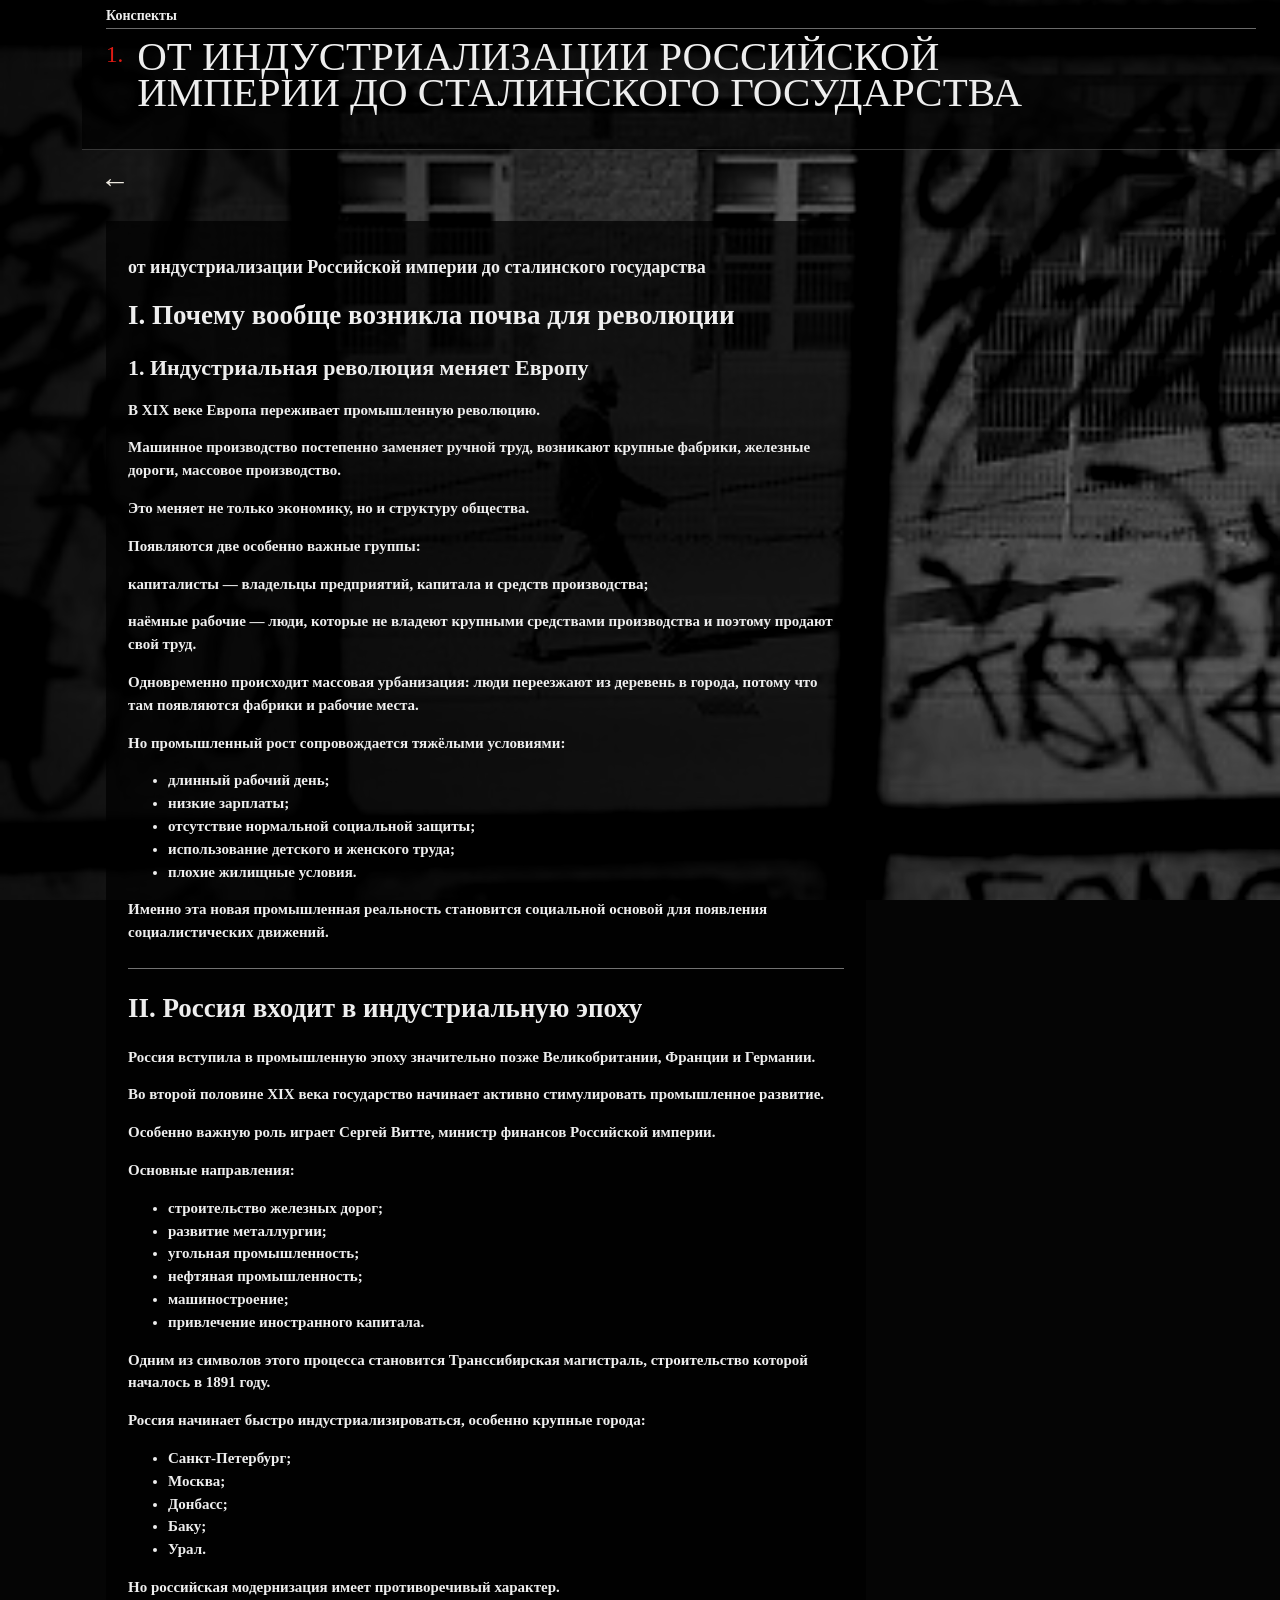
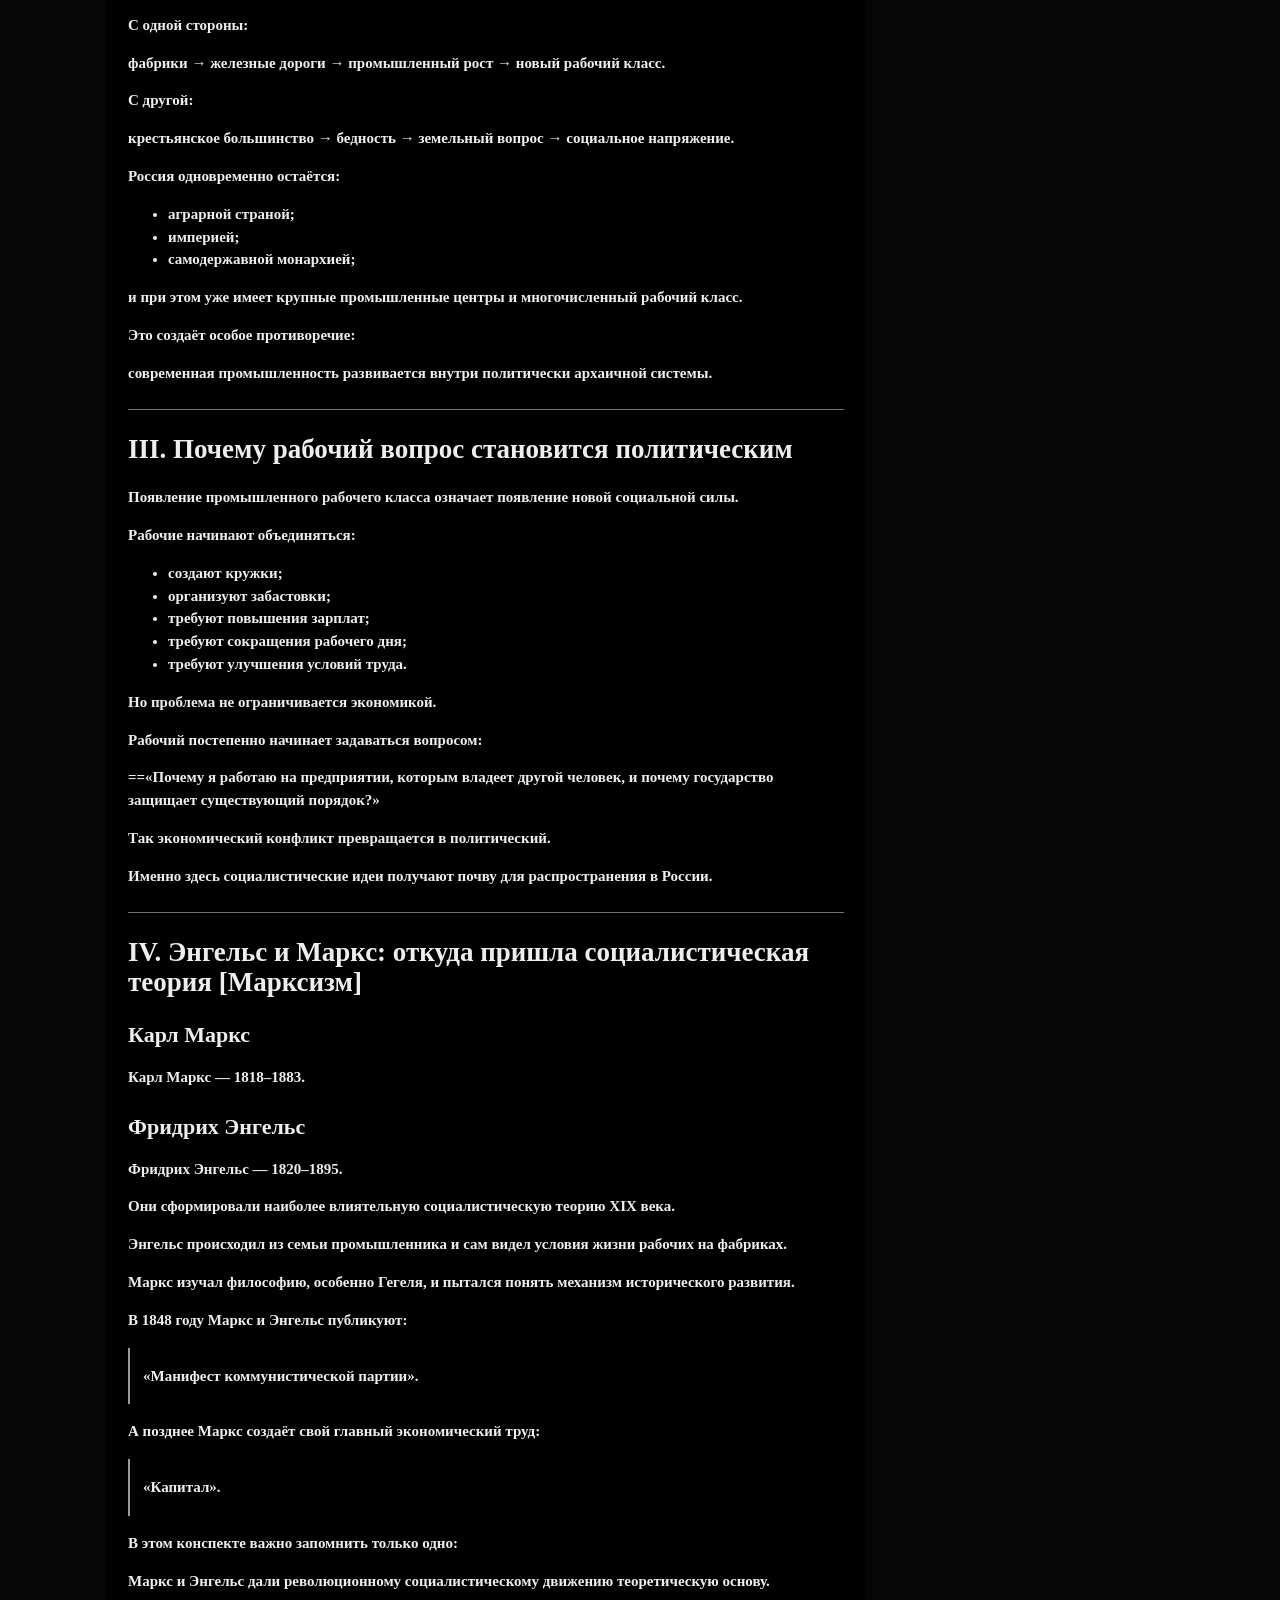
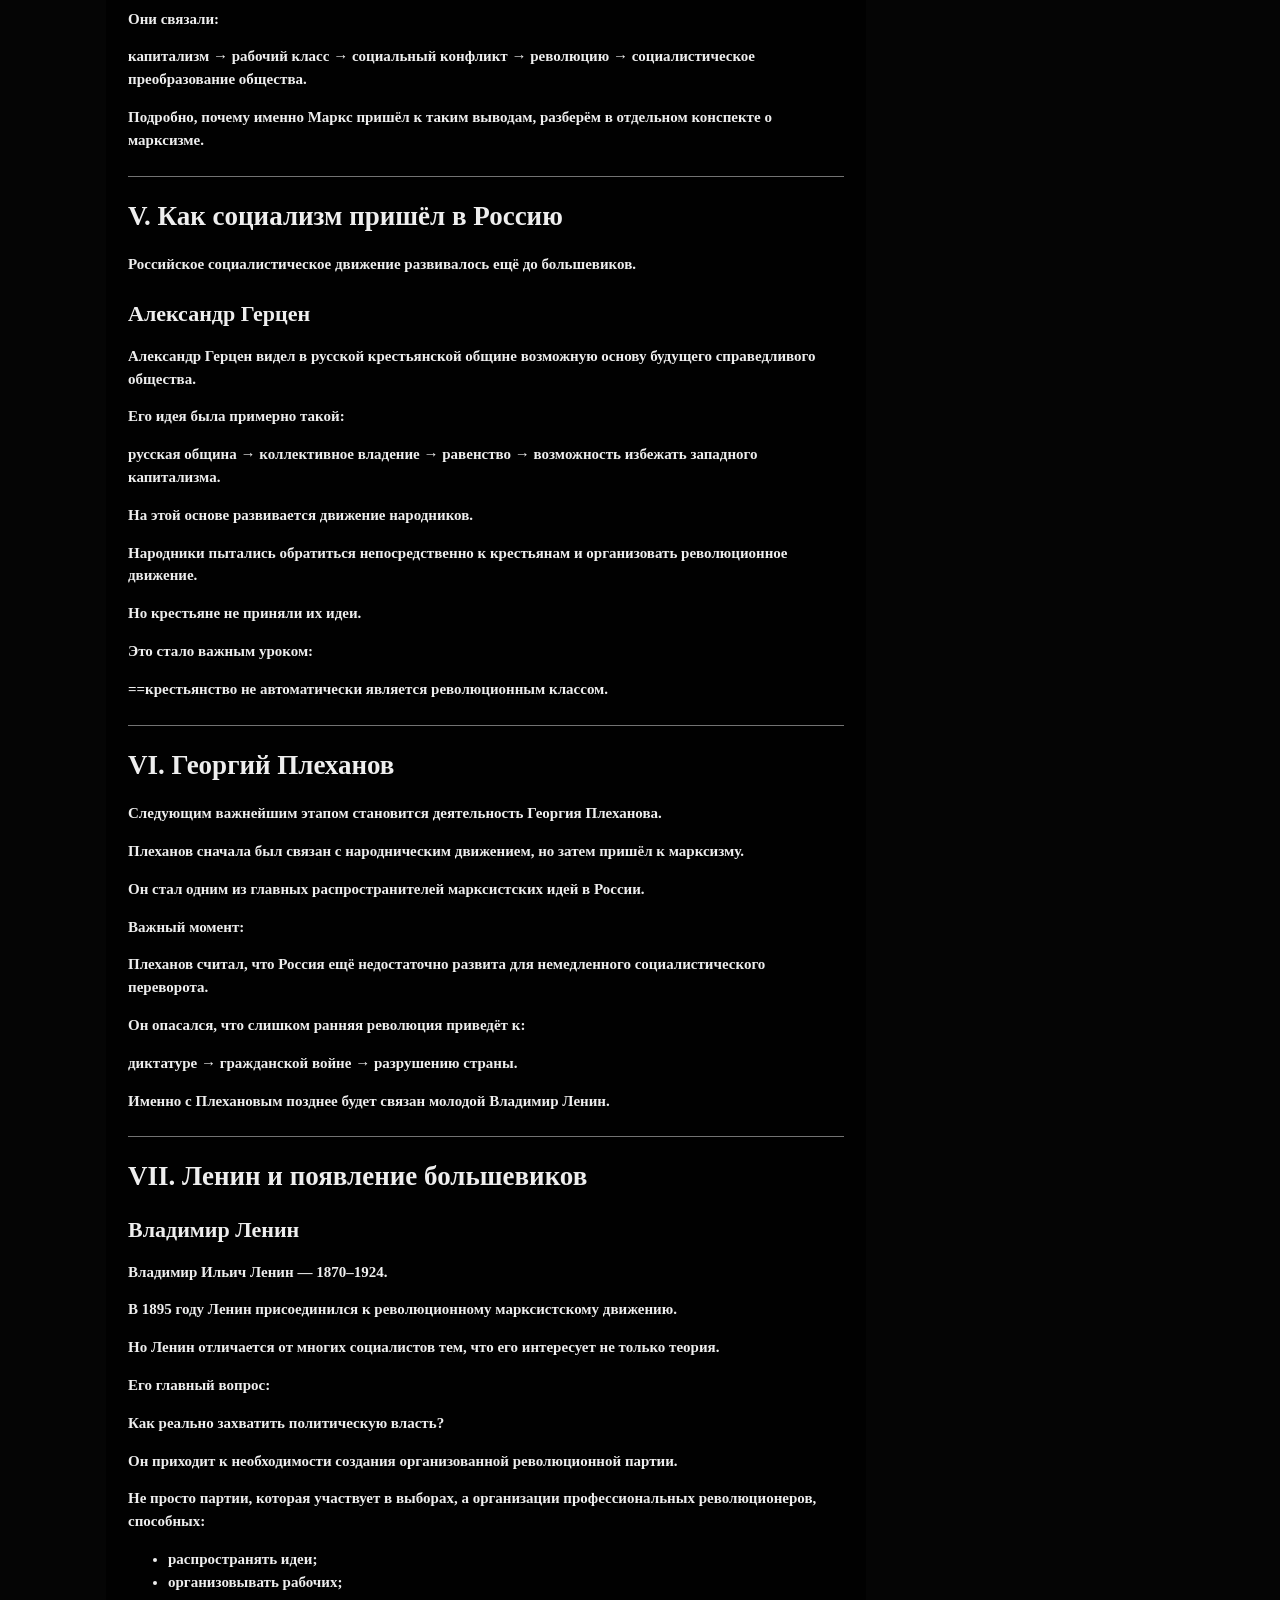
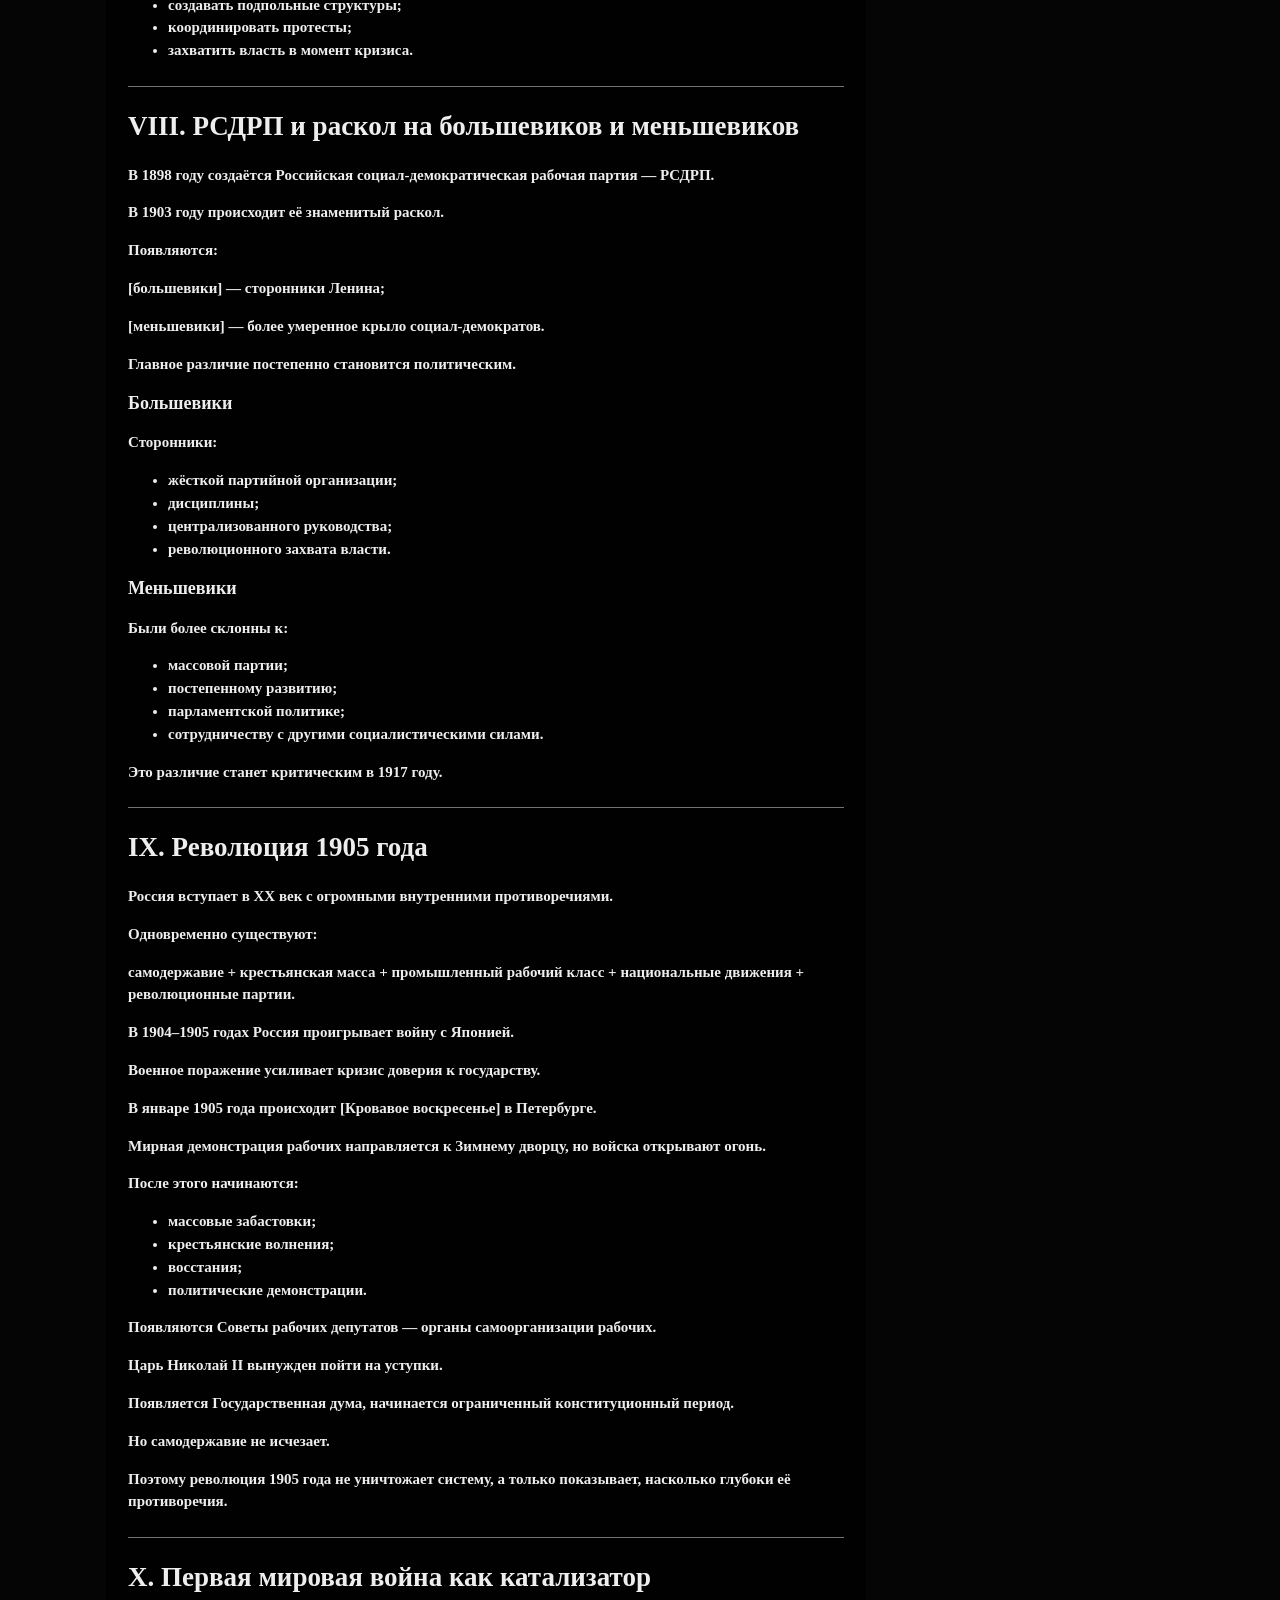
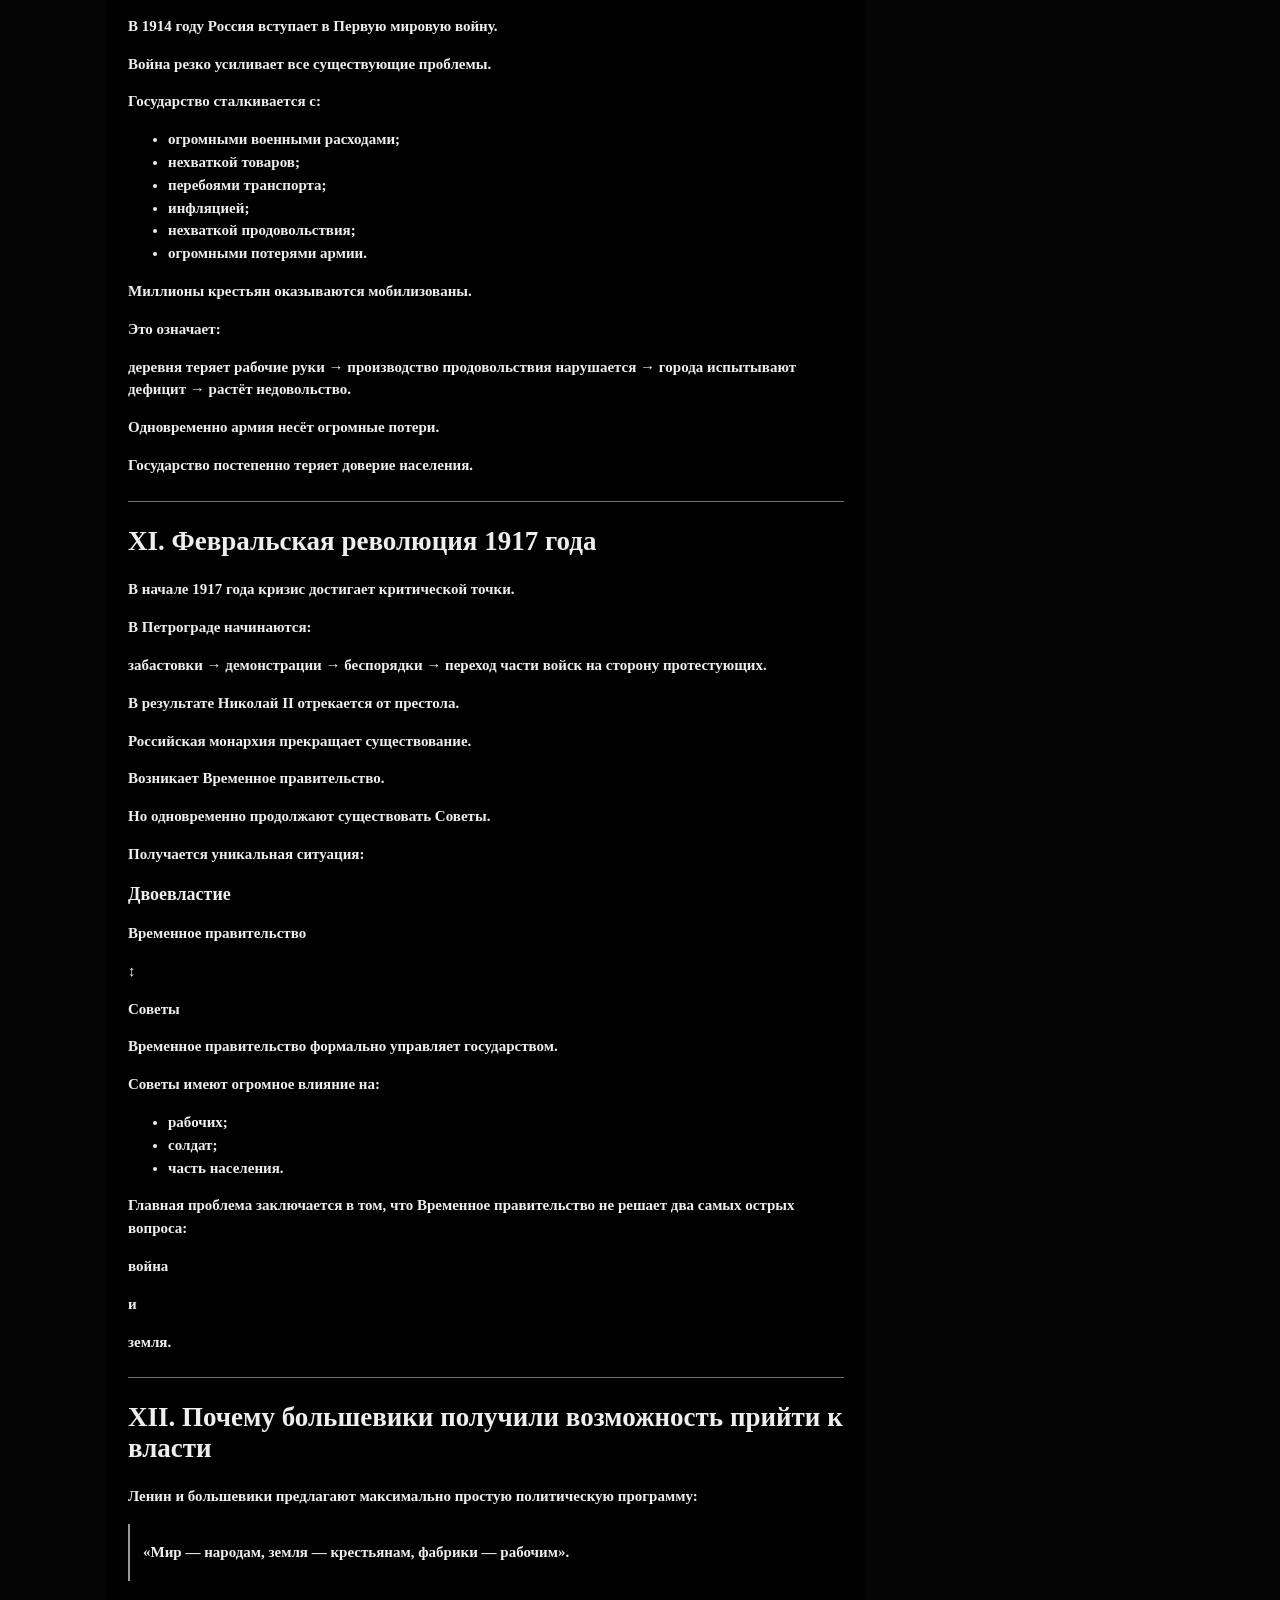
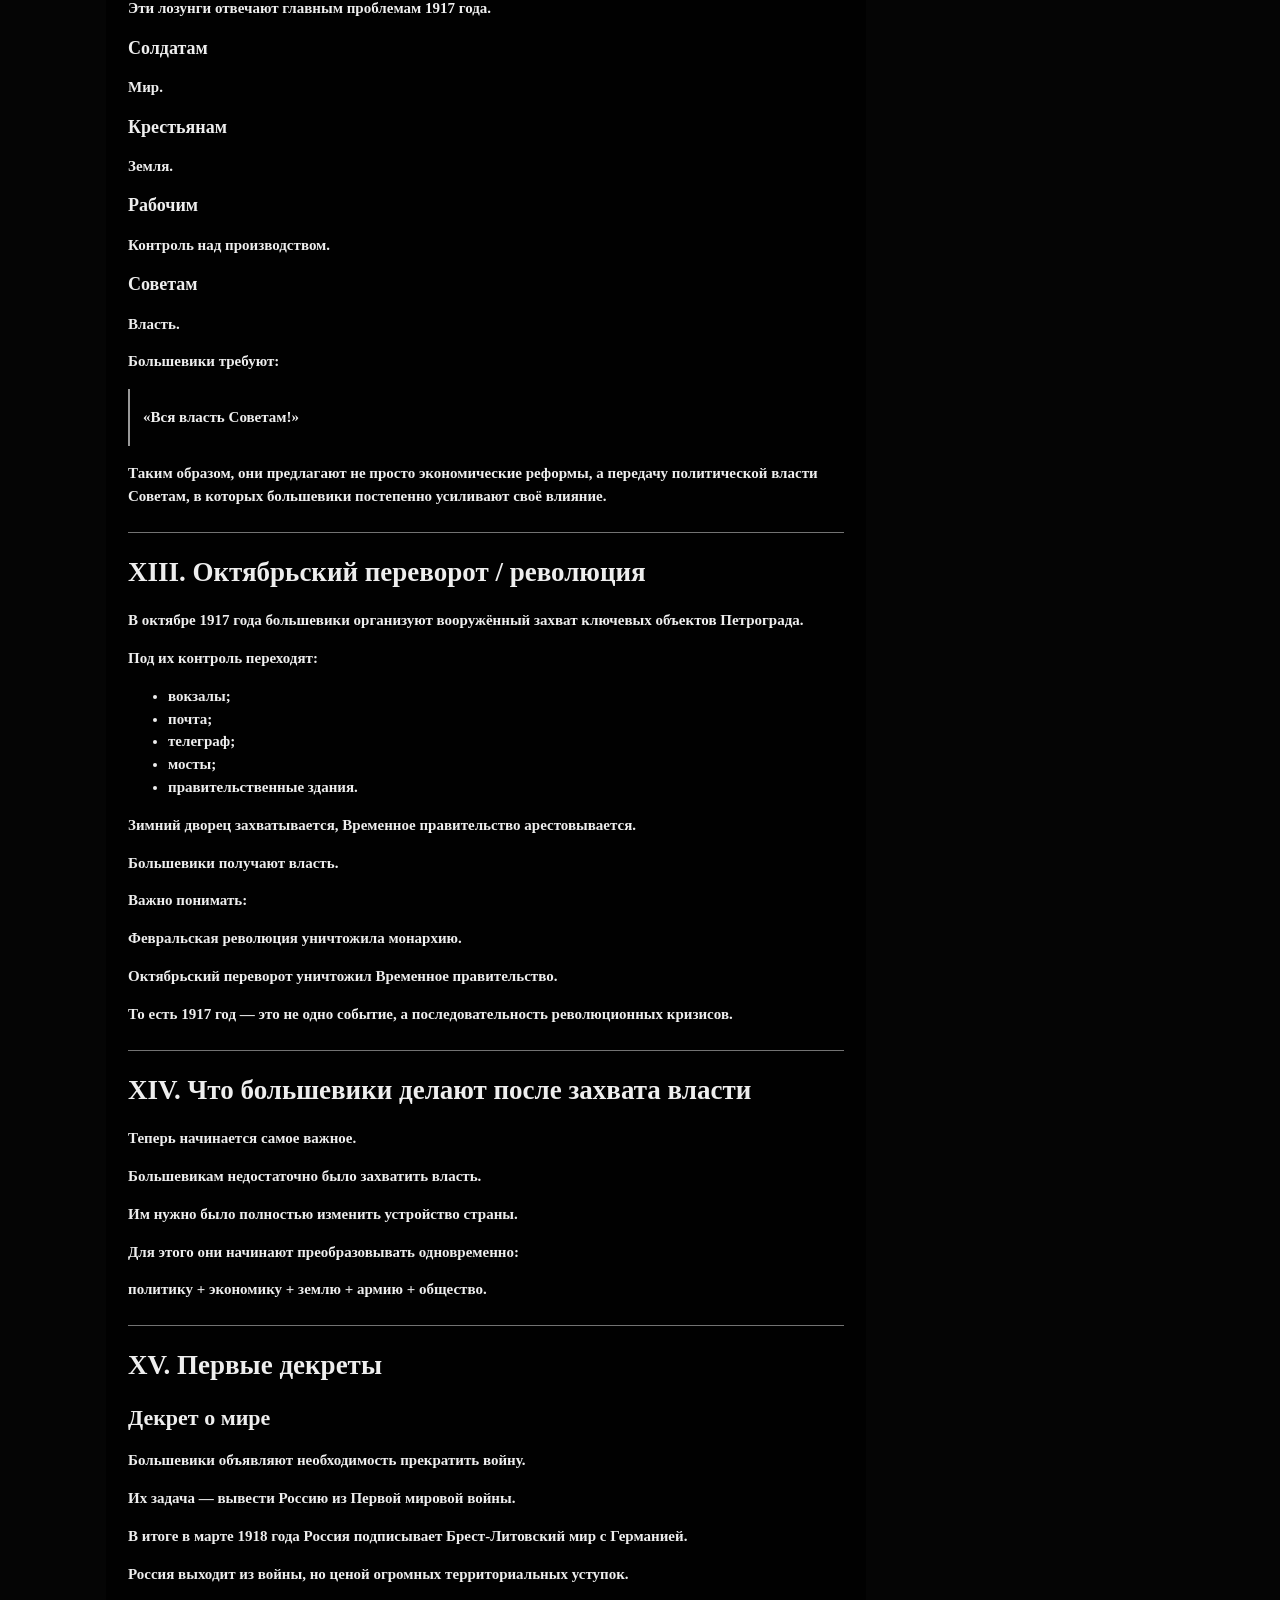
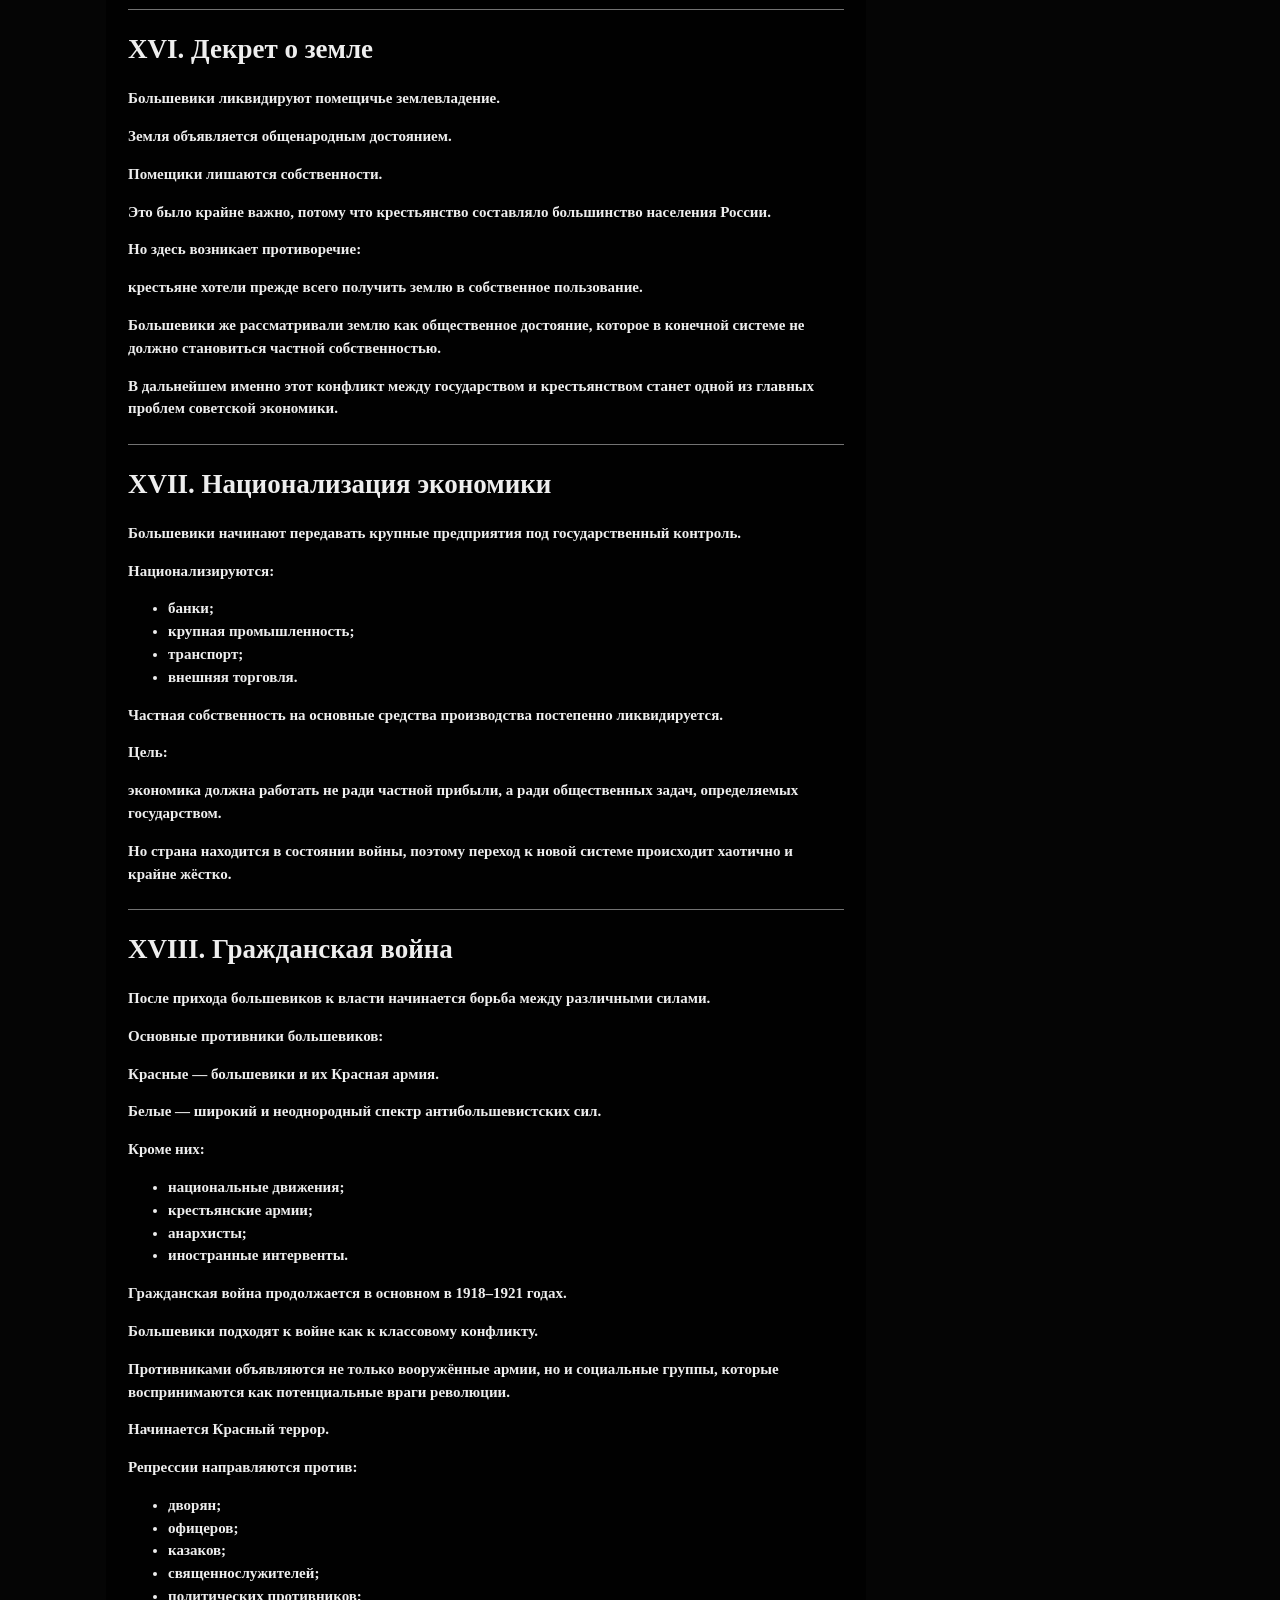
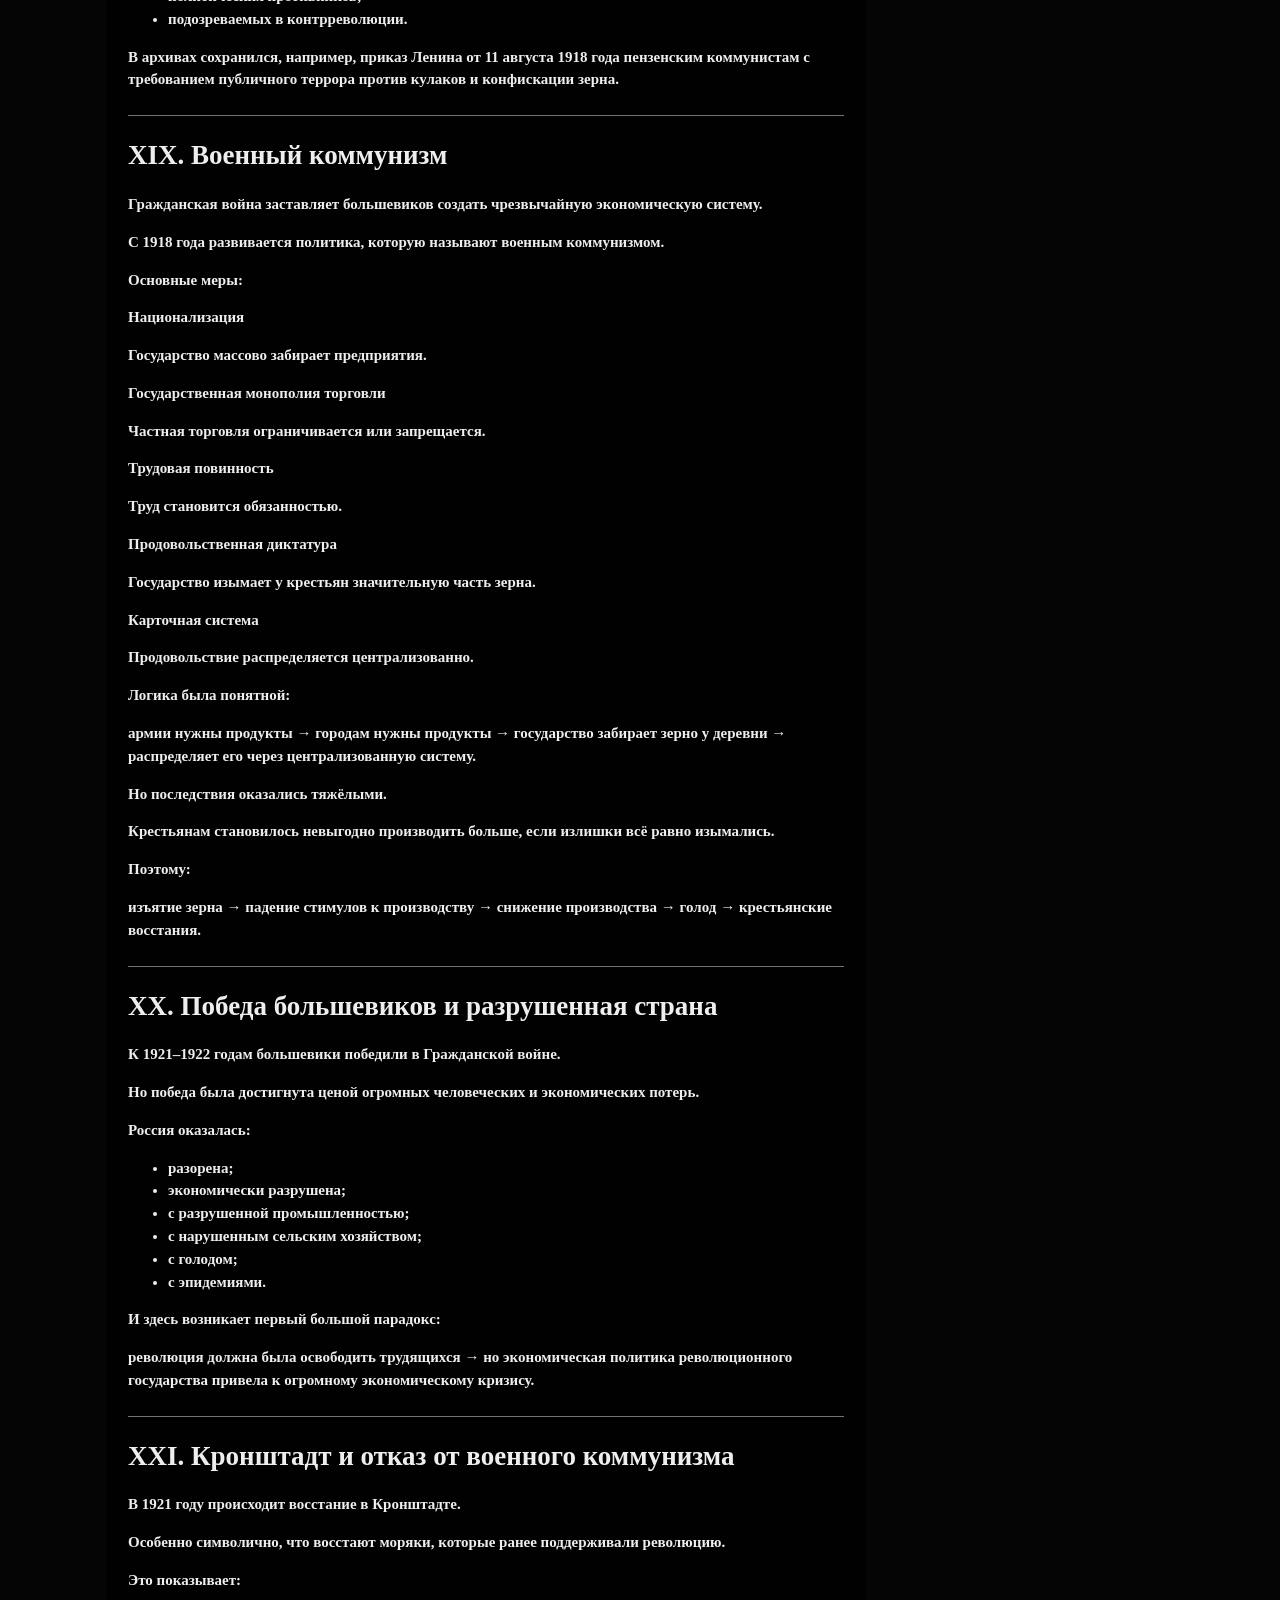
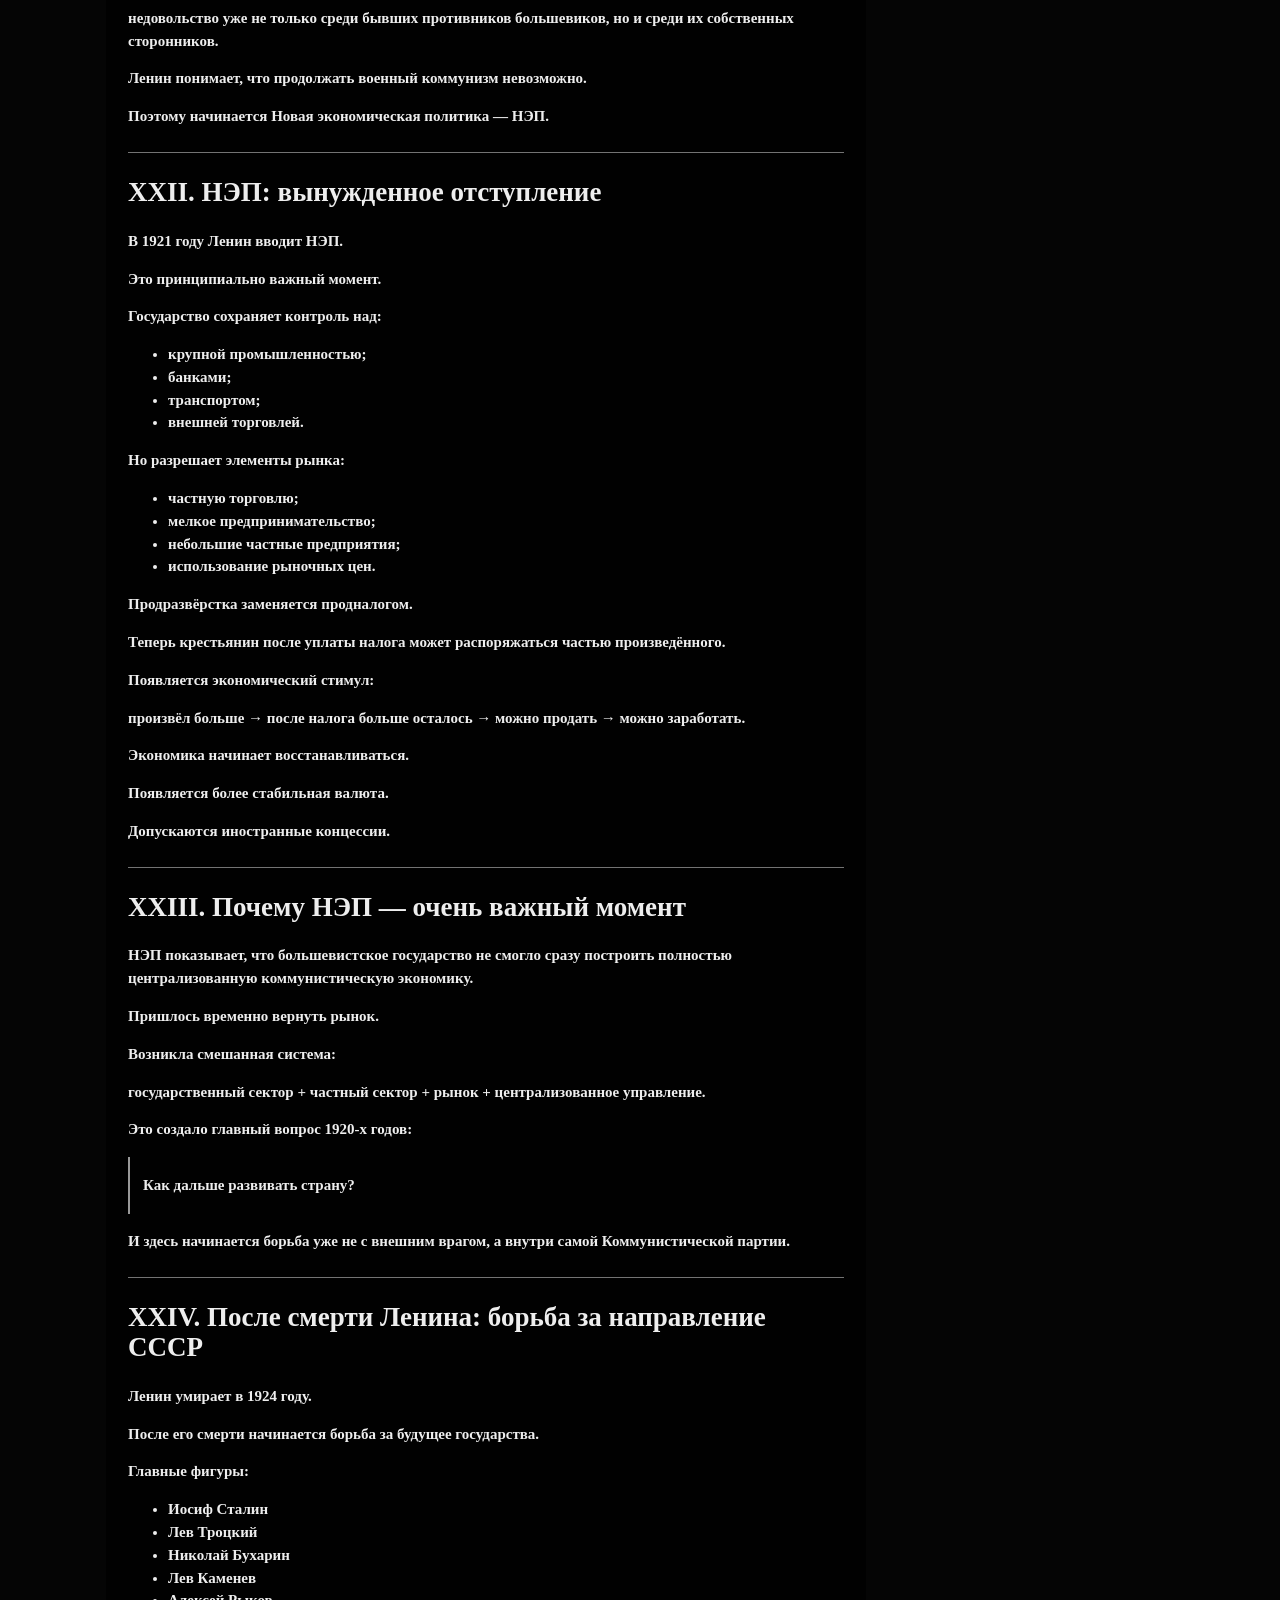
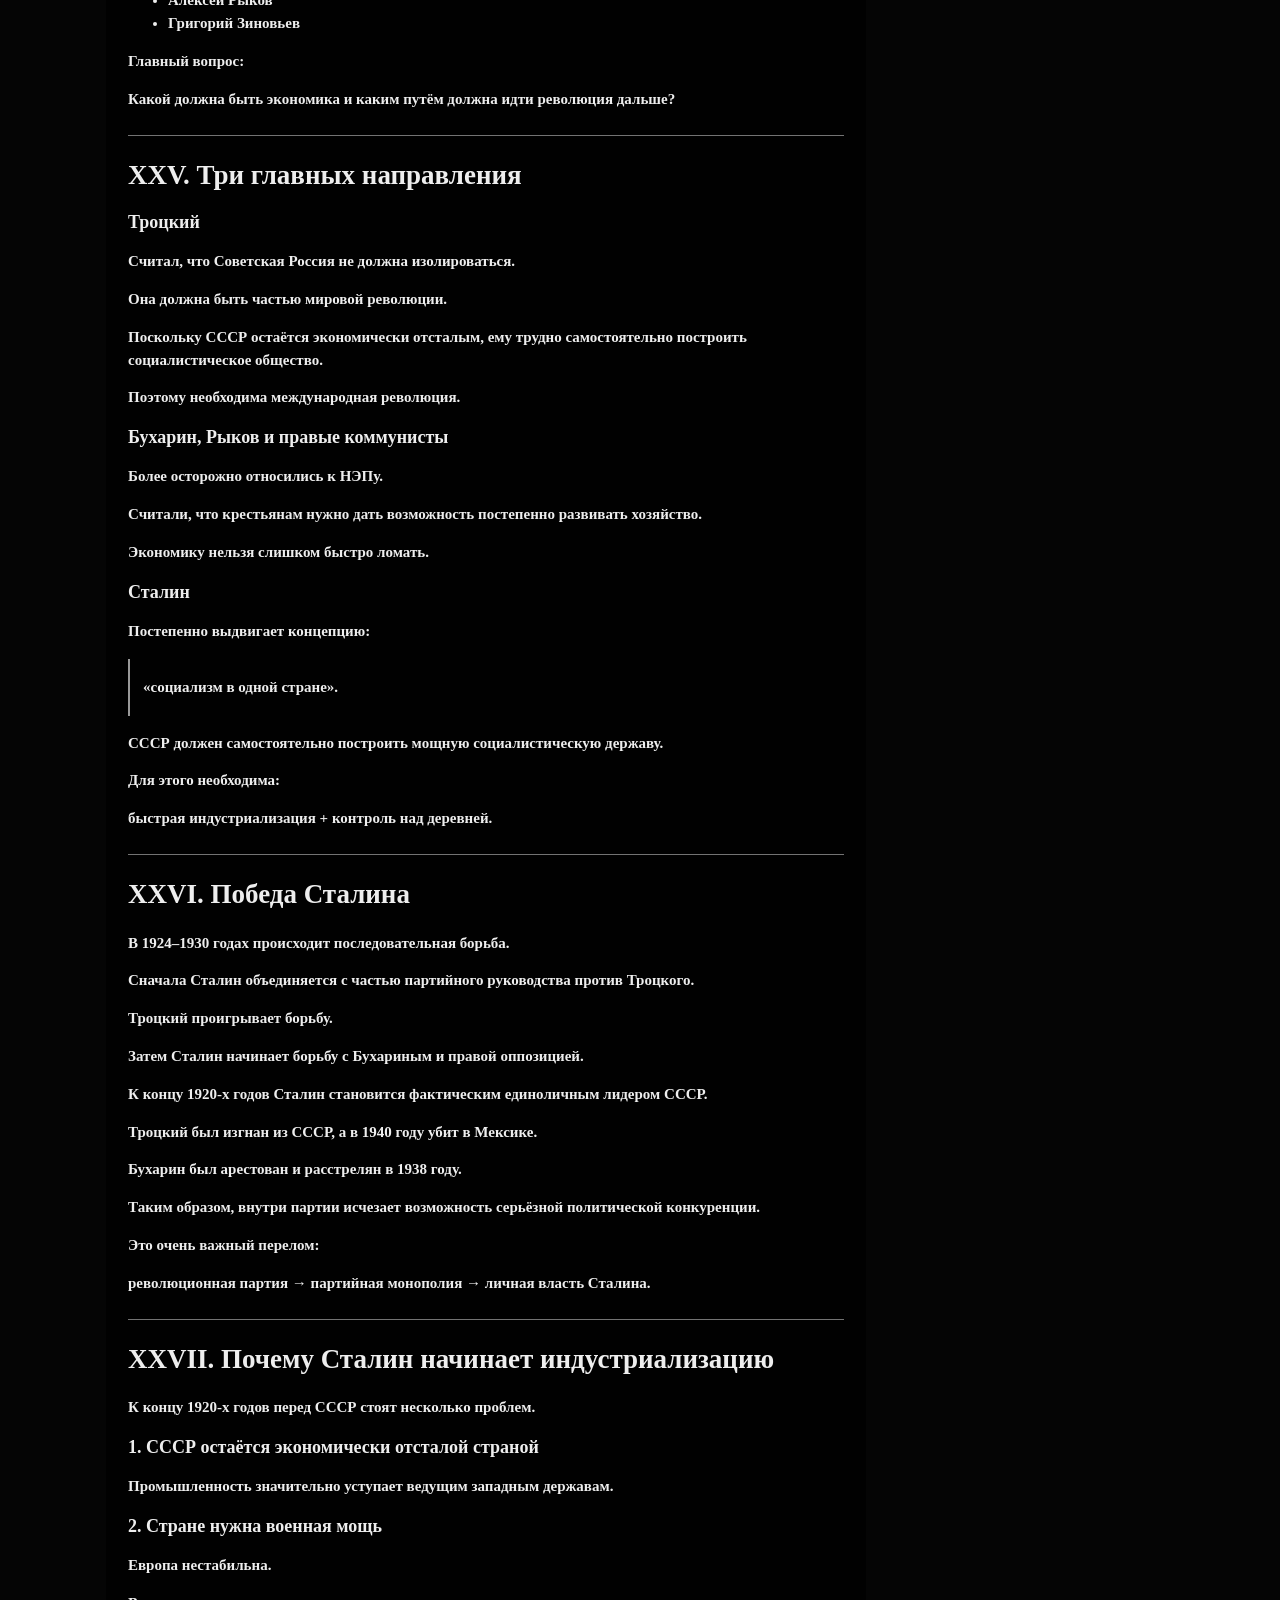
==== commit 4e29eb13: "Add files via upload" ====
--- a/note-1.html
+++ b/note-1.html
@@ -1,34 +1,25 @@
-<!DOCTYPE html>
-
+<!doctype html>
 <html lang="ru">
 <head>
-<meta charset="utf-8"/>
-<meta content="width=device-width, initial-scale=1" name="viewport"/>
-<title>От Российской империи к СССР: индустриализация, революция и сталинское государство</title>
-<link href="../style.css" rel="stylesheet"/>
+<meta charset="utf-8">
+<meta name="viewport" content="width=device-width, initial-scale=1">
+<title>ОТ ИНДУСТРИАЛИЗАЦИИ РОССИЙСКОЙ ИМПЕРИИ ДО СТАЛИНСКОГО ГОСУДАРСТВА</title>
+<link rel="stylesheet" href="style.css">
 </head>
-<body>
-<div class="site-shell">
-<aside class="sidebar">
-<div class="brand-mark">★</div>
-<div class="brand">ИСТОРИЯ<br/>ИДЕИ<br/>ОБЩЕСТВО</div>
-<nav>
-<a href="../index.html">ГЛАВНАЯ</a>
-<a href="../index.html#notes">ВСЕ ЗАМЕТКИ</a>
-</nav>
-<div class="sidebar-bottom">ЗНАНИЕ —<br/>НАШЕ ОРУЖИЕ</div>
-</aside>
+<body class="note-body">
 <main class="note-page">
-<header class="note-hero">
-<img alt="" src="../images/note-1.jpg"/>
-<div class="hero-overlay"></div>
-<div class="hero-title">
-<span>КОНСПЕКТ №01</span>
-<h1>От Российской империи к СССР: индустриализация, революция и сталинское государство</h1>
-</div>
-</header>
-<article class="content">
-<h3>от индустриализации Российской империи до сталинского государства</h3>
+  <div class="note-background" id="parallax-bg"><img src="note-1.jpg" alt=""></div>
+  <div class="note-darkness"></div>
+  <header class="note-header">
+    <div class="kicker">Конспекты</div>
+    <div class="line"></div>
+    <div class="note-heading">
+      <span class="note-number">1.</span>
+      <h1>ОТ ИНДУСТРИАЛИЗАЦИИ РОССИЙСКОЙ ИМПЕРИИ ДО СТАЛИНСКОГО ГОСУДАРСТВА</h1>
+    </div>
+  </header>
+  <a class="back" href="notes.html">←</a>
+  <article class="note-content"><h3>от индустриализации Российской империи до сталинского государства</h3>
 <h1>I. Почему вообще возникла почва для революции</h1>
 <h2>1. Индустриальная революция меняет Европу</h2>
 <p>В XIX веке Европа переживает <strong>промышленную революцию</strong>.</p>
@@ -47,7 +38,7 @@
 <li>плохие жилищные условия.</li>
 </ul>
 <p>Именно эта новая промышленная реальность становится социальной основой для появления социалистических движений.</p>
-<hr/>
+<hr>
 <h1>II. Россия входит в индустриальную эпоху</h1>
 <p>Россия вступила в промышленную эпоху значительно позже Великобритании, Франции и Германии.</p>
 <p>Во второй половине XIX века государство начинает активно стимулировать промышленное развитие.</p>
@@ -84,7 +75,7 @@
 <p>и при этом уже имеет крупные промышленные центры и многочисленный рабочий класс.</p>
 <p>Это создаёт особое противоречие:</p>
 <p><strong>современная промышленность развивается внутри политически архаичной системы.</strong></p>
-<hr/>
+<hr>
 <h1>III. Почему рабочий вопрос становится политическим</h1>
 <p>Появление промышленного рабочего класса означает появление новой социальной силы.</p>
 <p>Рабочие начинают объединяться:</p>
@@ -100,7 +91,7 @@
 <p>==<strong>«Почему я работаю на предприятии, которым владеет другой человек, и почему государство защищает существующий порядок?»</strong></p>
 <p>Так экономический конфликт превращается в политический.</p>
 <p>Именно здесь социалистические идеи получают почву для распространения в России.</p>
-<hr/>
+<hr>
 <h1>IV. Энгельс и Маркс: откуда пришла социалистическая теория <a href="#notes">[Марксизм]</a></h1>
 <h2>Карл Маркс</h2>
 <p><strong>Карл Маркс — 1818–1883.</strong></p>
@@ -122,7 +113,7 @@
 <p>Они связали:</p>
 <p><strong>капитализм → рабочий класс → социальный конфликт → революцию → социалистическое преобразование общества.</strong></p>
 <p>Подробно, <strong>почему именно Маркс пришёл к таким выводам</strong>, разберём в отдельном конспекте о марксизме.</p>
-<hr/>
+<hr>
 <h1>V. Как социализм пришёл в Россию</h1>
 <p>Российское социалистическое движение развивалось ещё до большевиков.</p>
 <h2>Александр Герцен</h2>
@@ -134,7 +125,7 @@
 <p>Но крестьяне не приняли их идеи.</p>
 <p>Это стало важным уроком:</p>
 <p>==<strong>крестьянство не автоматически является революционным классом.</strong></p>
-<hr/>
+<hr>
 <h1>VI. Георгий Плеханов</h1>
 <p>Следующим важнейшим этапом становится деятельность <strong>Георгия Плеханова</strong>.</p>
 <p>Плеханов сначала был связан с народническим движением, но затем пришёл к марксизму.</p>
@@ -144,7 +135,7 @@
 <p>Он опасался, что слишком ранняя революция приведёт к:</p>
 <p><strong>диктатуре → гражданской войне → разрушению страны.</strong></p>
 <p>Именно с Плехановым позднее будет связан молодой <strong>Владимир Ленин</strong>.</p>
-<hr/>
+<hr>
 <h1>VII. Ленин и появление большевиков</h1>
 <h2>Владимир Ленин</h2>
 <p><strong>Владимир Ильич Ленин — 1870–1924.</strong></p>
@@ -161,7 +152,7 @@
 <li>координировать протесты;</li>
 <li>захватить власть в момент кризиса.</li>
 </ul>
-<hr/>
+<hr>
 <h1>VIII. РСДРП и раскол на большевиков и меньшевиков</h1>
 <p>В <strong>1898 году</strong> создаётся <strong>Российская социал-демократическая рабочая партия — РСДРП</strong>.</p>
 <p>В <strong>1903 году</strong> происходит её знаменитый раскол.</p>
@@ -186,7 +177,7 @@
 <li>сотрудничеству с другими социалистическими силами.</li>
 </ul>
 <p>Это различие станет критическим в <strong>1917 году</strong>.</p>
-<hr/>
+<hr>
 <h1>IX. Революция 1905 года</h1>
 <p>Россия вступает в XX век с огромными внутренними противоречиями.</p>
 <p>Одновременно существуют:</p>
@@ -207,7 +198,7 @@
 <p>Появляется <strong>Государственная дума</strong>, начинается ограниченный конституционный период.</p>
 <p>Но самодержавие не исчезает.</p>
 <p>Поэтому революция 1905 года не уничтожает систему, а только показывает, насколько глубоки её противоречия.</p>
-<hr/>
+<hr>
 <h1>X. Первая мировая война как катализатор</h1>
 <p>В <strong>1914 году</strong> Россия вступает в Первую мировую войну.</p>
 <p>Война резко усиливает все существующие проблемы.</p>
@@ -225,7 +216,7 @@
 <p><strong>деревня теряет рабочие руки → производство продовольствия нарушается → города испытывают дефицит → растёт недовольство.</strong></p>
 <p>Одновременно армия несёт огромные потери.</p>
 <p>Государство постепенно теряет доверие населения.</p>
-<hr/>
+<hr>
 <h1>XI. Февральская революция 1917 года</h1>
 <p>В начале <strong>1917 года</strong> кризис достигает критической точки.</p>
 <p>В Петрограде начинаются:</p>
@@ -250,7 +241,7 @@
 <p><strong>война</strong></p>
 <p>и</p>
 <p><strong>земля.</strong></p>
-<hr/>
+<hr>
 <h1>XII. Почему большевики получили возможность прийти к власти</h1>
 <p>Ленин и большевики предлагают максимально простую политическую программу:</p>
 <blockquote>
@@ -270,7 +261,7 @@
 <p><strong>«Вся власть Советам!»</strong></p>
 </blockquote>
 <p>Таким образом, они предлагают не просто экономические реформы, а <strong>передачу политической власти Советам</strong>, в которых большевики постепенно усиливают своё влияние.</p>
-<hr/>
+<hr>
 <h1>XIII. Октябрьский переворот / революция</h1>
 <p>В октябре <strong>1917 года</strong> большевики организуют вооружённый захват ключевых объектов Петрограда.</p>
 <p>Под их контроль переходят:</p>
@@ -287,21 +278,21 @@
 <p><strong>Февральская революция уничтожила монархию.</strong></p>
 <p><strong>Октябрьский переворот уничтожил Временное правительство.</strong></p>
 <p>То есть 1917 год — это не одно событие, а последовательность революционных кризисов.</p>
-<hr/>
+<hr>
 <h1>XIV. Что большевики делают после захвата власти</h1>
 <p>Теперь начинается самое важное.</p>
 <p>Большевикам недостаточно было захватить власть.</p>
 <p>Им нужно было <strong>полностью изменить устройство страны</strong>.</p>
 <p>Для этого они начинают преобразовывать одновременно:</p>
 <p><strong>политику + экономику + землю + армию + общество.</strong></p>
-<hr/>
+<hr>
 <h1>XV. Первые декреты</h1>
 <h2>Декрет о мире</h2>
 <p>Большевики объявляют необходимость прекратить войну.</p>
 <p>Их задача — вывести Россию из Первой мировой войны.</p>
 <p>В итоге в <strong>марте 1918 года</strong> Россия подписывает <strong>Брест-Литовский мир</strong> с Германией.</p>
 <p>Россия выходит из войны, но ценой огромных территориальных уступок.</p>
-<hr/>
+<hr>
 <h1>XVI. Декрет о земле</h1>
 <p>Большевики ликвидируют помещичье землевладение.</p>
 <p>Земля объявляется общенародным достоянием.</p>
@@ -311,7 +302,7 @@
 <p>крестьяне хотели прежде всего <strong>получить землю в собственное пользование</strong>.</p>
 <p>Большевики же рассматривали землю как общественное достояние, которое в конечной системе не должно становиться частной собственностью.</p>
 <p>В дальнейшем именно этот конфликт между государством и крестьянством станет одной из главных проблем советской экономики.</p>
-<hr/>
+<hr>
 <h1>XVII. Национализация экономики</h1>
 <p>Большевики начинают передавать крупные предприятия под государственный контроль.</p>
 <p>Национализируются:</p>
@@ -325,7 +316,7 @@
 <p>Цель:</p>
 <p><strong>экономика должна работать не ради частной прибыли, а ради общественных задач, определяемых государством.</strong></p>
 <p>Но страна находится в состоянии войны, поэтому переход к новой системе происходит хаотично и крайне жёстко.</p>
-<hr/>
+<hr>
 <h1>XVIII. Гражданская война</h1>
 <p>После прихода большевиков к власти начинается борьба между различными силами.</p>
 <p>Основные противники большевиков:</p>
@@ -352,7 +343,7 @@
 <li>подозреваемых в контрреволюции.</li>
 </ul>
 <p>В архивах сохранился, например, приказ Ленина от <strong>11 августа 1918 года</strong> пензенским коммунистам с требованием публичного террора против кулаков и конфискации зерна.</p>
-<hr/>
+<hr>
 <h1>XIX. Военный коммунизм</h1>
 <p>Гражданская война заставляет большевиков создать чрезвычайную экономическую систему.</p>
 <p>С <strong>1918 года</strong> развивается политика, которую называют <strong>военным коммунизмом</strong>.</p>
@@ -373,7 +364,7 @@
 <p>Крестьянам становилось невыгодно производить больше, если излишки всё равно изымались.</p>
 <p>Поэтому:</p>
 <p><strong>изъятие зерна → падение стимулов к производству → снижение производства → голод → крестьянские восстания.</strong></p>
-<hr/>
+<hr>
 <h1>XX. Победа большевиков и разрушенная страна</h1>
 <p>К <strong>1921–1922 годам</strong> большевики победили в Гражданской войне.</p>
 <p>Но победа была достигнута ценой огромных человеческих и экономических потерь.</p>
@@ -388,7 +379,7 @@
 </ul>
 <p>И здесь возникает первый большой парадокс:</p>
 <p><strong>революция должна была освободить трудящихся → но экономическая политика революционного государства привела к огромному экономическому кризису.</strong></p>
-<hr/>
+<hr>
 <h1>XXI. Кронштадт и отказ от военного коммунизма</h1>
 <p>В <strong>1921 году</strong> происходит восстание в Кронштадте.</p>
 <p>Особенно символично, что восстают моряки, которые ранее поддерживали революцию.</p>
@@ -396,7 +387,7 @@
 <p><strong>недовольство уже не только среди бывших противников большевиков, но и среди их собственных сторонников.</strong></p>
 <p>Ленин понимает, что продолжать военный коммунизм невозможно.</p>
 <p>Поэтому начинается <strong>Новая экономическая политика — НЭП</strong>.</p>
-<hr/>
+<hr>
 <h1>XXII. НЭП: вынужденное отступление</h1>
 <p>В <strong>1921 году</strong> Ленин вводит НЭП.</p>
 <p>Это принципиально важный момент.</p>
@@ -421,7 +412,7 @@
 <p>Экономика начинает восстанавливаться.</p>
 <p>Появляется более стабильная валюта.</p>
 <p>Допускаются иностранные концессии.</p>
-<hr/>
+<hr>
 <h1>XXIII. Почему НЭП — очень важный момент</h1>
 <p>НЭП показывает, что большевистское государство <strong>не смогло сразу построить полностью централизованную коммунистическую экономику</strong>.</p>
 <p>Пришлось временно вернуть рынок.</p>
@@ -432,7 +423,7 @@
 <p><strong>Как дальше развивать страну?</strong></p>
 </blockquote>
 <p>И здесь начинается борьба уже не с внешним врагом, а <strong>внутри самой Коммунистической партии</strong>.</p>
-<hr/>
+<hr>
 <h1>XXIV. После смерти Ленина: борьба за направление СССР</h1>
 <p>Ленин умирает в <strong>1924 году</strong>.</p>
 <p>После его смерти начинается борьба за будущее государства.</p>
@@ -447,7 +438,7 @@
 </ul>
 <p>Главный вопрос:</p>
 <p><strong>Какой должна быть экономика и каким путём должна идти революция дальше?</strong></p>
-<hr/>
+<hr>
 <h1>XXV. Три главных направления</h1>
 <h3>Троцкий</h3>
 <p>Считал, что Советская Россия не должна изолироваться.</p>
@@ -466,7 +457,7 @@
 <p>СССР должен самостоятельно построить мощную социалистическую державу.</p>
 <p>Для этого необходима:</p>
 <p><strong>быстрая индустриализация + контроль над деревней.</strong></p>
-<hr/>
+<hr>
 <h1>XXVI. Победа Сталина</h1>
 <p>В <strong>1924–1930 годах</strong> происходит последовательная борьба.</p>
 <p>Сначала Сталин объединяется с частью партийного руководства против Троцкого.</p>
@@ -478,7 +469,7 @@
 <p>Таким образом, внутри партии исчезает возможность серьёзной политической конкуренции.</p>
 <p>Это очень важный перелом:</p>
 <p><strong>революционная партия → партийная монополия → личная власть Сталина.</strong></p>
-<hr/>
+<hr>
 <h1>XXVII. Почему Сталин начинает индустриализацию</h1>
 <p>К концу 1920-х годов перед СССР стоят несколько проблем.</p>
 <h3>1. СССР остаётся экономически отсталой страной</h3>
@@ -504,7 +495,7 @@
 <p>Крестьяне сохраняют экономическую самостоятельность.</p>
 <p>Поэтому возникает необходимость одновременно:</p>
 <p><strong>индустриализировать страну + подчинить сельское хозяйство государству.</strong></p>
-<hr/>
+<hr>
 <h1>XXVIII. Великий поворот: 1928–1929 годы</h1>
 <p>В <strong>1928 году</strong> начинается первый пятилетний план.</p>
 <p>В <strong>1929 году</strong> Сталин запускает масштабную <strong>«революцию сверху»</strong>:</p>
@@ -514,7 +505,7 @@
 <p>превратить СССР из аграрной страны в мощную индустриальную державу.</p>
 </blockquote>
 <p>При этом государство хочет получить полный контроль над экономикой.</p>
-<hr/>
+<hr>
 <h1>XXIX. Индустриализация</h1>
 <p>Приоритет получают:</p>
 <ul>
@@ -543,7 +534,7 @@
 <li>низкое качество некоторых товаров;</li>
 <li>жёсткая трудовая дисциплина.</li>
 </ul>
-<hr/>
+<hr>
 <h1>XXX. Коллективизация</h1>
 <p>Чтобы финансировать индустриализацию и контролировать продовольствие, государство начинает преобразовывать деревню.</p>
 <p>До этого крестьяне в значительной степени самостоятельно распоряжались своим хозяйством.</p>
@@ -552,7 +543,7 @@
 <p>и</p>
 <p><strong>совхозы — государственные хозяйства.</strong></p>
 <p>Земля и основные средства производства переходят под контроль государства и коллективных хозяйств.</p>
-<hr/>
+<hr>
 <h1>XXXI. Почему государству понадобилась коллективизация</h1>
 <p>Связь с индустриализацией выглядит так:</p>
 <p><strong>города растут</strong></p>
@@ -573,7 +564,7 @@
 <li>ликвидировать частный сельскохозяйственный сектор;</li>
 <li>обеспечить ресурсы для индустриализации.</li>
 </ul>
-<hr/>
+<hr>
 <h1>XXXII. «Раскулачивание»</h1>
 <p>Особой мишенью становятся <strong>кулаки</strong> — более зажиточные крестьяне.</p>
 <p>Официальная политика направлена на:</p>
@@ -597,7 +588,7 @@
 <li>восставали.</li>
 </ul>
 <p>В ответ государство усиливало давление.</p>
-<hr/>
+<hr>
 <h1>XXXIII. Голод 1932–1933 годов</h1>
 <p>Насильственная коллективизация серьёзно нарушила сельскохозяйственное производство.</p>
 <p>При этом государство продолжало устанавливать высокие планы заготовки зерна.</p>
@@ -611,7 +602,7 @@
 </ul>
 <p>В Украине голод <strong>1932–1933 годов</strong> известен как <strong>Голодомор</strong>.</p>
 <p>Он сопровождался усилением репрессий против украинской интеллигенции и украинского партийного руководства.</p>
-<hr/>
+<hr>
 <h1>XXXIV. ГУЛАГ</h1>
 <p>Параллельно развивается система <strong>ГУЛАГа</strong>.</p>
 <p>Заключённых используют как принудительную рабочую силу.</p>
@@ -626,7 +617,7 @@
 <p>Получается ещё один парадокс советской системы:</p>
 <p><strong>революция уничтожила частного капиталиста → государство стало главным владельцем производства → государство получило возможность распоряжаться трудом человека практически напрямую.</strong></p>
 <p>В источнике это описано как ситуация, в которой государство начинает эксплуатировать человека уже <strong>«и как рабочего, и как потребителя»</strong>.</p>
-<hr/>
+<hr>
 <h1>XXXV. Что в итоге дала индустриализация</h1>
 <p>К середине 1930-х годов СССР действительно превращается из преимущественно аграрной страны в крупную индустриальную державу.</p>
 <p>На <strong>XVII съезде партии в 1934 году</strong> официально заявляется, что страна стала:</p>
@@ -646,7 +637,7 @@
 <p>Именно эта индустриальная база впоследствии сыграет огромную роль в способности СССР вести Вторую мировую войну.</p>
 <p>Но одновременно цена была колоссальной:</p>
 <p><strong>репрессии + коллективизация + голод + принудительный труд + снижение уровня потребления.</strong></p>
-<hr/>
+<hr>
 <h1>XXXVI. Как окончательно сформировалось сталинское государство</h1>
 <p>В 1930-е годы происходит уже не просто экономическое преобразование.</p>
 <p>Меняется сама структура власти.</p>
@@ -668,7 +659,7 @@
 <p>К этому моменту система уже очень далека от первоначальной идеи советов как органов низовой демократии.</p>
 <p>Фактически возникает:</p>
 <p><strong>однопартийное централизованное государство с огромным бюрократическим и репрессивным аппаратом.</strong></p>
-<hr/>
+<hr>
 <h1>XXXVII. Почему СССР не стал коммунистическим обществом</h1>
 <p>Здесь нужно провести самое важное различие:</p>
 <h2>СССР действительно стал социалистическим государством в советском понимании</h2>
@@ -683,13 +674,13 @@
 </ul>
 <p>Но <strong>коммунизм как конечная стадия</strong> так и не был достигнут.</p>
 <p>Почему?</p>
-<hr/>
+<hr>
 <h2>1. Государство не исчезло</h2>
 <p>Теоретически государство должно было постепенно отмереть.</p>
 <p>Произошло обратное:</p>
 <p><strong>революция → гражданская война → усиление государства → централизация → сталинская диктатура → огромный государственный аппарат.</strong></p>
 <p>Государство стало не слабее, а <strong>намного сильнее</strong>.</p>
-<hr/>
+<hr>
 <h2>2. Классы не исчезли</h2>
 <p>Формально старые классы должны были исчезнуть.</p>
 <p>Но появились новые социальные различия.</p>
@@ -702,7 +693,7 @@
 </ul>
 <p>То есть:</p>
 <p><strong>капиталистический класс исчез → но возникла новая управляющая элита.</strong></p>
-<hr/>
+<hr>
 <h1>3. Эксплуатация не исчезла</h1>
 <p>Частный капиталист действительно исчез.</p>
 <p>Но это не означало исчезновения принуждения.</p>
@@ -716,7 +707,7 @@
 </ul>
 <p>А в 1930-е годы ещё и использовало принудительный труд ГУЛАГа.</p>
 <p>Поэтому уничтожение частной собственности <strong>само по себе не гарантировало освобождения человека от экономического принуждения</strong>.</p>
-<hr/>
+<hr>
 <h1>4. Деньги и товарные отношения не исчезли</h1>
 <p>Коммунистическая конечная стадия предполагала исчезновение товарно-денежных отношений.</p>
 <p>Но СССР десятилетиями сохранял:</p>
@@ -732,7 +723,7 @@
 <blockquote>
 <p><strong>«от каждого по способностям, каждому по потребностям».</strong></p>
 </blockquote>
-<hr/>
+<hr>
 <h1>5. Дефицит не позволил создать общество изобилия</h1>
 <p>Коммунистическая утопия предполагает, что производство достигнет такого уровня, при котором общество сможет обеспечить потребности всех.</p>
 <p>Но советская экономика долгое время сталкивалась с:</p>
@@ -744,7 +735,7 @@
 </ul>
 <p>Это особенно важно.</p>
 <p>Невозможно перейти к распределению <strong>«по потребностям»</strong>, если общество не способно произвести достаточное количество благ.</p>
-<hr/>
+<hr>
 <h1>6. Проблема экономической эффективности</h1>
 <p>Централизованная система позволяла государству быстро мобилизовать ресурсы.</p>
 <p>Это особенно хорошо работало для задач типа:</p>
@@ -766,14 +757,14 @@
 <p><strong>Как стимулировать инновации?</strong></p>
 <p>Поэтому возникало противоречие:</p>
 <p><strong>мобилизационная экономика эффективна для быстрого достижения нескольких крупных целей, но хуже работает как гибкая система удовлетворения разнообразных потребностей общества.</strong></p>
-<hr/>
+<hr>
 <h1>7. Революционная партия превратилась в государственную бюрократию</h1>
 <p>Изначально партия должна была быть инструментом революции.</p>
 <p>После захвата власти она постепенно становится <strong>самой системой власти</strong>.</p>
 <p>Получается:</p>
 <p><strong>партия захватывает государство → партия контролирует государство → партийная и государственная бюрократия срастаются → появляется новая элита.</strong></p>
 <p>Поэтому вместо постепенного исчезновения политической власти возникает её концентрация.</p>
-<hr/>
+<hr>
 <h1>XXXVIII. Главный исторический парадокс СССР</h1>
 <p>Вся история можно представить как цепочку:</p>
 <p><strong>Индустриализация Европы</strong></p>
@@ -825,7 +816,7 @@
 <p><strong>сталинское государство</strong></p>
 <p>↓</p>
 <p><strong>СССР становится мощной индустриальной державой, но не коммунистическим обществом.</strong></p>
-<hr/>
+<hr>
 <h1>XXXIX. Самая важная связь: почему всё пошло именно так</h1>
 <p>Здесь полезно увидеть <strong>не отдельные события, а механизм</strong>.</p>
 <h3>Первая проблема</h3>
@@ -859,7 +850,7 @@
 <p>Поэтому:</p>
 <p><strong>экономическая мобилизация → политическая мобилизация → репрессии → уничтожение оппозиции → окончательная централизация власти.</strong></p>
 <p>И именно здесь первоначальный революционный проект превращается в <strong>сталинскую государственную систему</strong>.</p>
-<hr/>
+<hr>
 <h1>XL. Что важно запомнить отдельно</h1>
 <h3>Российская индустриализация</h3>
 <p><strong>конец XIX — начало XX века</strong></p>
@@ -891,17 +882,29 @@
 <p><strong>индустриализация + коллективизация + плановая экономика + ГУЛАГ + политические репрессии + партийная монополия.</strong></p>
 <h3>Результат</h3>
 <p>СССР стал <strong>мощной централизованной индустриальной державой</strong>, но не достиг коммунистической конечной стадии.</p>
-<hr/>
+<hr>
 <h2>Ключевая мысль</h2>
 <p>Самое важное — не запомнить отдельные даты, а увидеть <strong>цепь причин и последствий</strong>:</p>
 <blockquote>
 <p><strong>Индустриализация создала новый рабочий класс → социальное неравенство породило социалистическое движение → марксизм дал ему теоретический язык → кризис Российской империи и Первая мировая война разрушили старую систему → большевики воспользовались кризисом и захватили власть → гражданская война заставила их централизовать власть и экономику → военный коммунизм привёл к экономическому кризису → НЭП временно вернул рынок → после смерти Ленина победил Сталин → Сталин отказался от НЭПа и провёл индустриализацию и коллективизацию → для этого потребовалась беспрецедентная концентрация ресурсов и власти → возникло сталинское государство, которое стало значительно сильнее первоначальных советов и так и не перешло к коммунистическому обществу.</strong></p>
 </blockquote>
 <p>Именно поэтому <strong>возникновение СССР и построение коммунизма — это не одно и то же</strong>. СССР возник как результат революции и Гражданской войны, а затем прошёл через несколько совершенно разных этапов: <strong>военный коммунизм → НЭП → сталинскую мобилизационную модель</strong>.</p>
-<p><strong>Отдельный конспект №2 логично будет посвятить именно марксизму:</strong> его философии, материализму, диалектике, классовой борьбе, прибавочной стоимости, отчуждению, историческому материализму, социализму и коммунизму — уже без постоянного отвлечения на историю СССР.</p>
-</article>
-<footer>ИСТОРИЯ. ИДЕИ. ОБЩЕСТВО.</footer>
+<p><strong>Отдельный конспект №2 логично будет посвятить именно марксизму:</strong> его философии, материализму, диалектике, классовой борьбе, прибавочной стоимости, отчуждению, историческому материализму, социализму и коммунизму — уже без постоянного отвлечения на историю СССР.</p></article>
 </main>
-</div>
+<script>
+(function(){
+  const bg=document.getElementById('parallax-bg');
+  let ticking=false;
+  function update(){
+    const y=Math.min(window.scrollY*0.075,180);
+    bg.style.transform='translate3d(0,'+y+'px,0)';
+    ticking=false;
+  }
+  window.addEventListener('scroll',function(){
+    if(!ticking){requestAnimationFrame(update);ticking=true;}
+  },{passive:true});
+  update();
+})();
+</script>
 </body>
 </html>
--- a/style.css
+++ b/style.css
@@ -1,228 +1,217 @@
 
-@import url('https://fonts.googleapis.com/css2?family=Oswald:wght@400;500;600;700&family=Roboto+Slab:wght@400;500;700&display=swap');
+*{box-sizing:border-box}
+html,body{margin:0;padding:0;background:#050505;color:#eee;min-height:100%}
+body{font-family:Georgia,"Times New Roman",serif}
+a{color:inherit;text-decoration:none}
 
 :root{
-  --red:#a72b20;
-  --dark:#161514;
-  --cream:#eee3ca;
-  --paper:#f5ecd8;
-  --ink:#191715;
-  --muted:#776d60;
-}
-*{box-sizing:border-box}
-html{scroll-behavior:smooth}
-body{margin:0;background:var(--dark);color:var(--ink);font-family:"Roboto Slab",serif}
-a{color:inherit;text-decoration:none}
-.site-shell{display:flex;min-height:100vh}
-.sidebar{position:fixed;left:0;top:0;bottom:0;width:118px;background:var(--dark);color:#f2e6ce;display:flex;flex-direction:column;z-index:10}
-.brand-mark{height:112px;background:var(--red);display:grid;place-items:center;font:54px/1 "Oswald",sans-serif;color:var(--cream)}
-.brand{padding:20px 18px;font:600 14px/1.35 "Oswald",sans-serif;letter-spacing:1px}
-.sidebar nav{margin-top:20px;border-top:1px solid #3d3934}
-.sidebar nav a{display:block;padding:17px 12px;border-bottom:1px solid #3d3934;font:600 11px "Oswald",sans-serif;letter-spacing:.7px}
-.sidebar nav a:hover,.sidebar nav a.active{background:var(--red)}
-.sidebar-bottom{margin-top:auto;background:var(--red);padding:22px 16px;font:600 11px/1.45 "Oswald",sans-serif;letter-spacing:.7px}
-.home-main,.note-page{margin-left:118px;width:calc(100% - 118px)}
-.intro{min-height:100vh;display:grid;grid-template-columns:46% 54%;background:var(--paper)}
-.intro-copy{padding:24vh 7vw 12vh 7vw;align-self:end}
-.eyebrow,.section-heading,.hero-title span{font:600 14px "Oswald",sans-serif;letter-spacing:2px;color:var(--red)}
-.intro h1{font:700 clamp(58px,8vw,130px)/.87 "Oswald",sans-serif;margin:22px 0 30px;letter-spacing:-2px}
-.intro h1 em{font-style:normal;color:var(--red)}
-.intro p{max-width:600px;font-size:18px;line-height:1.7}
-.intro-photo{min-height:100vh;overflow:hidden}
-.intro-photo img{width:100%;height:100%;object-fit:cover;filter:contrast(1.08)}
-.notes-section{background:var(--paper);padding:80px 7vw}
-.section-heading{display:flex;justify-content:space-between;border-bottom:2px solid var(--red);padding-bottom:10px;margin-bottom:25px}
-.section-heading i{font-style:normal;font-size:24px}
-.note-card{display:grid;grid-template-columns:120px 54px 1fr;align-items:center;border-bottom:1px solid #b8ac94;padding:18px 0;gap:18px;transition:.2s}
-.note-card:hover{background:#e7dcc4}
-.card-image{width:120px;height:120px;overflow:hidden}
-.card-image img{width:100%;height:100%;object-fit:cover;filter:grayscale(100%) contrast(1.08)}
-.card-number{font:600 24px "Oswald",sans-serif;color:var(--red)}
-.card-text h2{font:700 clamp(20px,2.2vw,34px)/1.05 "Oswald",sans-serif;margin:0 0 12px;text-transform:uppercase}
-.card-text span{font:600 11px "Oswald",sans-serif;letter-spacing:1.4px;color:var(--red)}
-.quote{margin:0;background:var(--red);color:var(--cream);padding:55px 10vw}
-.quote span{font:100px/0 "Roboto Slab",serif}
-.quote p{font:700 clamp(24px,3vw,42px)/1.2 "Oswald",sans-serif;max-width:950px;margin:20px 0}
-.quote small{font:600 12px "Oswald",sans-serif;letter-spacing:2px}
-footer{background:var(--dark);color:#eee3ca;padding:25px 7vw;font:600 12px "Oswald",sans-serif;letter-spacing:1px}
-footer span{float:right;color:#9e9589;font-weight:400}
-.note-hero{height:62vh;position:relative;overflow:hidden}
-.note-hero img{width:100%;height:100%;object-fit:cover;filter:grayscale(100%) contrast(1.18)}
-.hero-overlay{position:absolute;inset:0;background:linear-gradient(90deg,rgba(0,0,0,.75),rgba(0,0,0,.05))}
-.hero-title{position:absolute;left:7vw;bottom:8vh;color:#f4ead4;max-width:850px}
-.hero-title h1{font:700 clamp(48px,6vw,90px)/.95 "Oswald",sans-serif;text-transform:uppercase;margin:18px 0 0;letter-spacing:-1px}
-.content{background:var(--paper);padding:70px max(7vw,24px) 100px;max-width:1200px}
-.content h1{font:700 44px/1 "Oswald",sans-serif;color:var(--red);margin-top:0}
-.content h2{font:700 32px/1.05 "Oswald",sans-serif;margin-top:55px;text-transform:uppercase}
-.content h3{font:700 23px/1.1 "Oswald",sans-serif}
-.content p,.content li{font-size:18px;line-height:1.75}
-.content strong{font-weight:700}
-.content mark{background:#d7bd82;padding:0 3px}
-.content blockquote{margin:30px 0;padding:20px 28px;border-left:7px solid var(--red);background:#e7dcc4;font-size:21px}
-.content hr{border:0;border-top:2px solid #b8ac94;margin:45px 0}
-.content ul,.content ol{padding-left:30px}
+  --red:#e01b14;
+  --white:#eeeae1;
+  --black:#050505;
+  --panel:rgba(0,0,0,.70);
+  --line:rgba(255,255,255,.42);
+}
+
+/* LEFT NAVIGATION */
+.rail{
+  position:fixed;z-index:50;left:0;top:0;bottom:0;
+  width:82px;background:#020202;
+  border-right:1px solid rgba(255,255,255,.12);
+}
+.star{
+  color:var(--red);
+  font:38px/1 Georgia,"Times New Roman",serif;
+  text-align:center;padding-top:10px;
+}
+.rail nav{
+  position:absolute;left:0;right:0;top:216px;
+}
+.rail nav a{
+  display:block;width:100%;padding:4px 7px 5px 10px;
+  font:14px/1.1 Georgia,"Times New Roman",serif;
+  white-space:nowrap;
+}
+.rail nav a.active{color:var(--red)}
+.rail nav a.active:after{
+  content:"";display:block;width:58px;
+  border-bottom:1px solid var(--red);margin-top:6px;
+}
+.rail nav a:not(.active){color:var(--white)}
+.rail nav a:hover{color:var(--red)}
+
+.background,.note-background{
+  position:fixed;z-index:0;inset:0;overflow:hidden;
+}
+.background img,.note-background img{
+  width:100%;height:100%;object-fit:cover;
+  display:block;filter:brightness(.72) contrast(1.08);
+}
+.darkness,.note-darkness{
+  position:fixed;z-index:1;inset:0;pointer-events:none;
+  background:linear-gradient(90deg,rgba(0,0,0,.86) 0%,rgba(0,0,0,.56) 38%,rgba(0,0,0,.10) 100%);
+}
+
+/* FULL-WIDTH TOP BAND */
+.home-header,.note-header{
+  position:relative;z-index:4;
+  margin-left:0;
+  width:100%;
+  min-height:178px;
+  padding:9px 22px 18px 24px;
+  background:rgba(0,0,0,.70);
+  border-bottom:1px solid rgba(255,255,255,.20);
+}
+.home-header .kicker,.note-header .kicker{
+  font:700 14px/1 Georgia,"Times New Roman",serif;
+}
+.line{
+  height:1px;background:var(--line);
+  margin:5px 0 9px;
+  width:100%;
+}
+.home-header h1{
+  margin:0;
+  font:400 clamp(38px,4.4vw,62px)/.84 Georgia,"Times New Roman",serif;
+  letter-spacing:-1.5px;
+}
+.home-header h1 span{color:var(--red)}
+
+.home{
+  position:relative;z-index:2;
+  margin-left:82px;min-height:100vh;overflow:hidden;
+}
+.home .intro{
+  position:absolute;z-index:5;right:5.2%;top:25px;
+  width:315px;
+  font:700 13px/1.35 Georgia,"Times New Roman",serif;
+}
+.home .notes{display:none}
+.little-poster{
+  position:absolute;z-index:5;
+  left:104px;bottom:48px;
+  width:112px;height:auto;
+  max-height:170px;
+  object-fit:contain;
+  object-position:center;
+  display:block;
+}
+
+/* DEDICATED NOTE LIST */
+.notes-list{
+  position:relative;z-index:2;
+  margin-left:82px;min-height:100vh;overflow:hidden;
+}
+.notes-list .notes-list-label{
+  position:relative;z-index:5;
+  width:720px;max-width:calc(100vw - 120px);
+  margin:42px 0 0 24px;
+  padding:8px 12px;
+  background:var(--panel);
+  border-top:1px solid rgba(255,255,255,.22);
+  border-bottom:1px solid rgba(255,255,255,.22);
+  font:700 14px/1 Georgia,"Times New Roman",serif;
+}
+.notes-list .notes{
+  position:relative;z-index:5;
+  display:block;
+  width:720px;max-width:calc(100vw - 120px);
+  margin:0 0 60px 24px;
+  padding:0 12px 8px;
+  background:var(--panel);
+}
+.note-row{
+  display:grid;
+  grid-template-columns:42px minmax(0,1fr) 42px;
+  align-items:center;
+  min-height:68px;
+  border-bottom:1px solid rgba(255,255,255,.20);
+  padding:8px 2px;
+}
+.note-row:hover{background:rgba(255,255,255,.035)}
+.num{color:var(--red);font:400 23px/1 Georgia,serif}
+.note-title{font:700 14px/1.3 Georgia,"Times New Roman",serif}
+.arrow{font:24px/1;text-align:center}
+
+/* NOTE PAGE */
+.note-page{
+  position:relative;z-index:2;
+  margin-left:82px;min-height:100vh;
+  overflow:hidden;
+}
+.note-background{height:100vh;will-change:transform}
+.note-background img{
+  height:120vh;
+  min-height:100vh;
+  position:absolute;left:0;top:-10vh;
+  filter:grayscale(100%) brightness(.58) contrast(1.14);
+}
+.note-darkness{
+  background:linear-gradient(90deg,rgba(0,0,0,.82),rgba(0,0,0,.47) 50%,rgba(0,0,0,.18));
+}
+.note-header{
+  min-height:150px;
+  width:100%;
+  padding:9px 24px 16px;
+}
+.note-heading{
+  display:flex;align-items:flex-start;gap:14px;
+}
+.note-number{color:var(--red);font:400 23px/1 Georgia,serif;padding-top:5px}
+.note-heading h1{
+  margin:0;max-width:900px;
+  font:400 clamp(29px,3.2vw,47px)/.88 Georgia,"Times New Roman",serif;
+}
+.back{
+  position:relative;z-index:6;
+  display:block;width:44px;margin:16px 0 0 18px;
+  font:30px/1 Georgia,serif;color:var(--white);
+}
+.note-content{
+  position:relative;z-index:5;
+  width:min(760px,calc(100vw - 125px));
+  margin:25px 0 100px 24px;
+  padding:18px 22px 26px;
+  background:rgba(0,0,0,.70);
+  color:#eee;
+  font:700 15px/1.52 Georgia,"Times New Roman",serif;
+}
+.note-content h1,.note-content h2,.note-content h3{
+  font-family:Georgia,"Times New Roman",serif;line-height:1.12
+}
+.note-content h1{font-size:27px}
+.note-content h2{font-size:22px;margin-top:26px}
+.note-content h3{font-size:18px}
+.note-content p,.note-content li{font-size:15px;line-height:1.52}
+.note-content blockquote{
+  border-left:2px solid rgba(255,255,255,.6);
+  margin:16px 0;padding:2px 13px;
+}
+.note-content hr{border:0;border-top:1px solid rgba(255,255,255,.45);margin:24px 0}
+
+/* Mobile */
 @media(max-width:800px){
-  .sidebar{width:76px}
-  .brand{display:none}
-  .sidebar-bottom{font-size:9px;padding:12px 8px}
-  .home-main,.note-page{margin-left:76px;width:calc(100% - 76px)}
-  .intro{display:block}
-  .intro-copy{padding:70px 28px}
-  .intro-photo{min-height:55vh}
-  .notes-section{padding:55px 28px}
-  .note-card{grid-template-columns:75px 35px 1fr;gap:10px}
-  .card-image{width:75px;height:75px}
-  .card-text h2{font-size:20px}
-  .note-hero{height:55vh}
-  .hero-title{left:28px;right:20px;bottom:40px}
-  .content{padding:45px 28px 70px}
-  .content p,.content li{font-size:16px}
-  footer span{float:none;display:block;margin-top:8px}
-}
-
-
-/* --- Homepage: architectural editorial layout --- */
-.home-main{
-  position:relative;
-  min-height:100vh;
-  overflow:hidden;
-  background:#0d0d0d;
-}
-.home-photo{
-  position:fixed;
-  inset:0;
-  z-index:0;
-}
-.home-photo img{
-  width:100%;
-  height:100%;
-  object-fit:cover;
-  object-position:center;
-  filter:contrast(1.06) saturate(.78);
-}
-.home-shade{
-  position:fixed;
-  inset:0;
-  z-index:1;
-  pointer-events:none;
-  background:
-    linear-gradient(90deg,rgba(0,0,0,.88) 0,rgba(0,0,0,.63) 24%,rgba(0,0,0,.16) 53%,rgba(0,0,0,.03) 100%),
-    linear-gradient(180deg,rgba(0,0,0,.28),rgba(0,0,0,.05) 42%,rgba(0,0,0,.38));
-}
-.home-overlay{
-  position:relative;
-  z-index:2;
-  width:min(480px,calc(100vw - 120px));
-  min-height:100vh;
-  padding:34px 28px 90px;
-  color:#f0e7d4;
-  background:rgba(8,8,8,.58);
-  border-left:1px solid rgba(240,231,212,.18);
-}
-.home-heading{
-  margin-top:0;
-}
-.home-kicker{
-  font:600 14px/1 "Roboto Slab",serif;
-  letter-spacing:.3px;
-}
-.home-rule{
-  height:1px;
-  background:#ddd0b7;
-  opacity:.9;
-  margin:8px 0 14px;
-}
-.home-heading h1{
-  margin:0;
-  font:400 clamp(38px,4.4vw,62px)/.9 "Roboto Slab",serif;
-  letter-spacing:-2px;
-}
-.home-heading h1 em{
-  font-style:normal;
-  color:var(--red);
-}
-.home-description{
-  max-width:390px;
-  margin-top:30px;
-}
-.home-description p{
-  font:400 14px/1.65 "Roboto Slab",serif;
-  color:#ddd2bf;
-}
-.home .notes-section{
-  margin-top:56px;
-  padding:0;
-  background:transparent;
-}
-.home .section-heading{
-  color:#eee3ca;
-  border-bottom:1px solid rgba(238,227,202,.5);
-  margin-bottom:12px;
-}
-.home .section-heading i{
-  color:var(--red);
-}
-.home .note-card{
-  grid-template-columns:36px 1fr;
-  border-bottom:1px solid rgba(238,227,202,.2);
-  padding:12px 0;
-  gap:12px;
-  color:#eee3ca;
-  background:transparent;
-}
-.home .note-card .card-image{display:none}
-.home .card-number{
-  font:400 14px/1 "Roboto Slab",serif;
-  color:#eee3ca;
-  padding-top:3px;
-}
-.home .card-text h2{
-  font:500 17px/1.05 "Roboto Slab",serif;
-  margin:0 0 5px;
-  text-transform:uppercase;
-}
-.home .card-text span{
-  font-size:9px;
-  color:#c9bda8;
-}
-.home .note-card:hover{
-  background:rgba(167,43,32,.18);
-}
-.home .quote{
-  margin-top:45px;
-  padding:22px 20px;
-  background:rgba(167,43,32,.88);
-}
-.home .quote span{font-size:60px}
-.home .quote p{font-size:18px;margin:10px 0}
-.home footer{
-  position:relative;
-  z-index:3;
-  margin-left:0;
-  background:rgba(8,8,8,.92);
-  padding:15px 28px;
-}
-.home footer span{display:none}
-
-@media(max-width:800px){
-  .home-overlay{
-    width:calc(100vw - 76px);
-    padding:28px 20px 70px;
+  .rail{width:70px}
+  .star{font-size:32px}
+  .rail nav{top:205px}
+  .rail nav a{font-size:12px;padding-left:7px}
+  .rail nav a.active:after{width:50px}
+
+  .home,.notes-list,.note-page{margin-left:70px}
+  .home-header,.note-header{padding-left:16px;padding-right:14px;min-height:165px}
+  .home-header h1{font-size:40px}
+  .home .intro{
+    position:relative;right:auto;top:auto;
+    width:80%;margin:-1px 0 0 16px;
+    padding:10px 12px;background:var(--panel)
   }
-  .home-heading h1{font-size:42px}
-  .home-description{margin-top:22px}
-}
-
-
-/* --- Revised scrolling and editorial positioning --- */
-.note-page{overflow:visible}
-.note-hero{position:relative;transform:none}
-.note-hero img{position:absolute;inset:0;display:block}
-.content{position:relative}
-.home-main{overflow:visible}
-/* The homepage background/photo scrolls with the page rather than staying fixed. */
-.home-photo,.home-shade{position:absolute}
-.home-photo img{height:100%;min-height:100vh}
-@media(max-width:800px){
-  .intro-copy{padding:18vh 28px 10vh;align-self:end}
-}
+  .little-poster{left:78px;bottom:24px;width:92px;max-height:145px}
+  .notes-list .notes-list-label,
+  .notes-list .notes{
+    width:calc(100% - 28px);max-width:none;margin-left:14px
+  }
+  .note-row{grid-template-columns:30px minmax(0,1fr) 28px;min-height:65px}
+  .note-title{font-size:12px}
+  .note-content{
+    width:calc(100% - 28px);margin-left:14px;padding:15px 16px;
+  }
+}
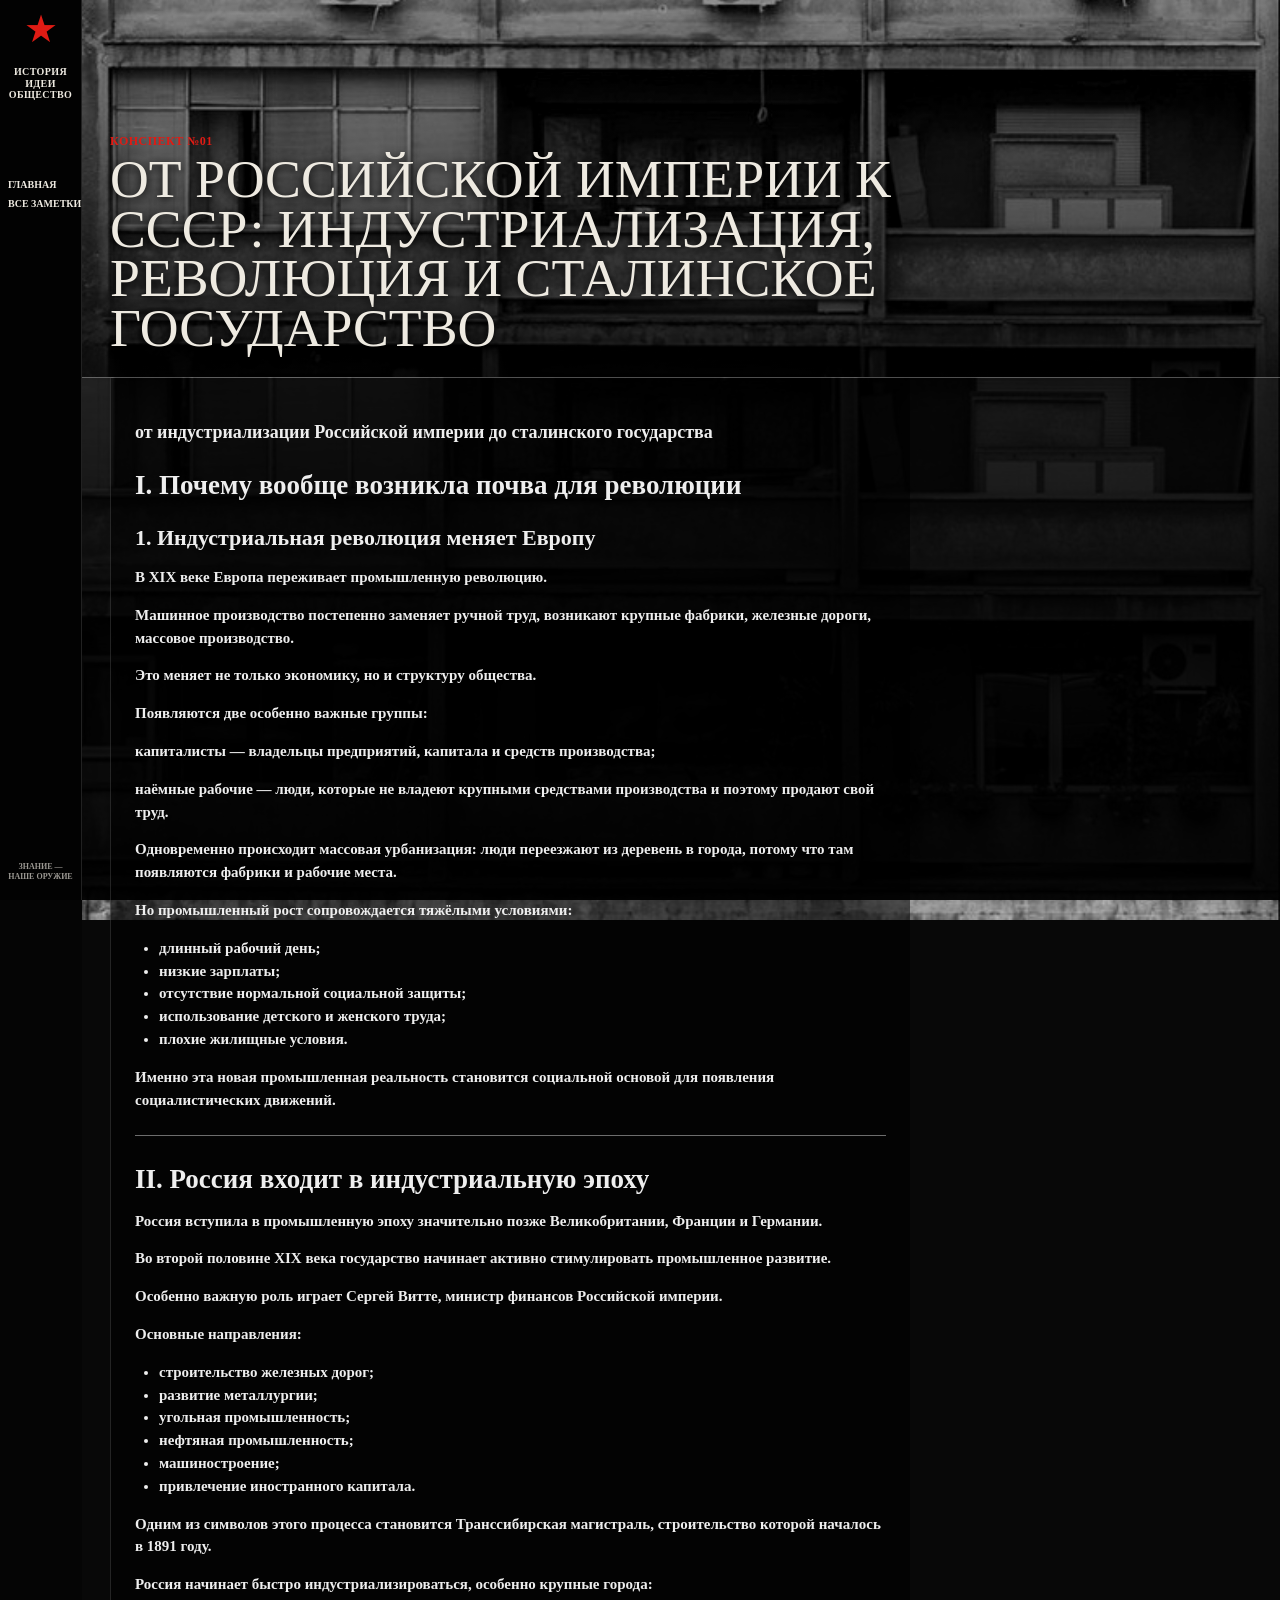
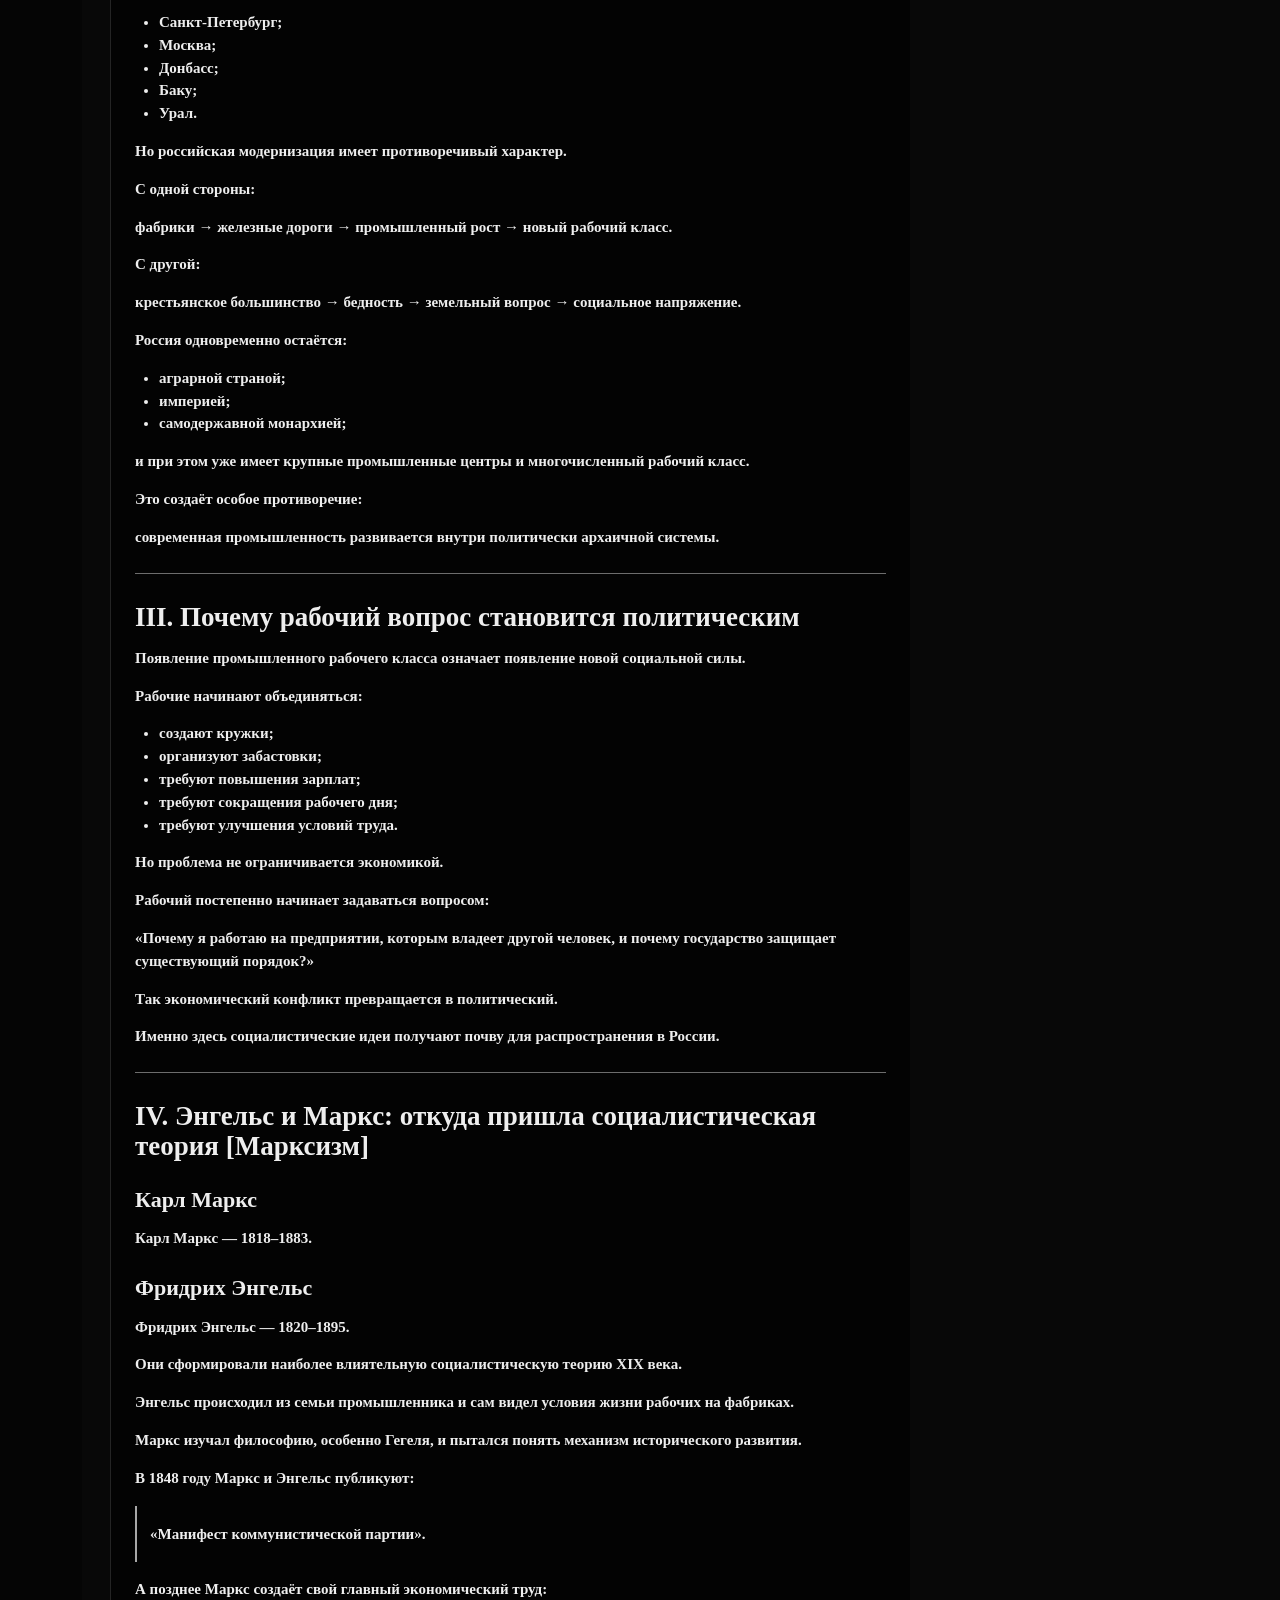
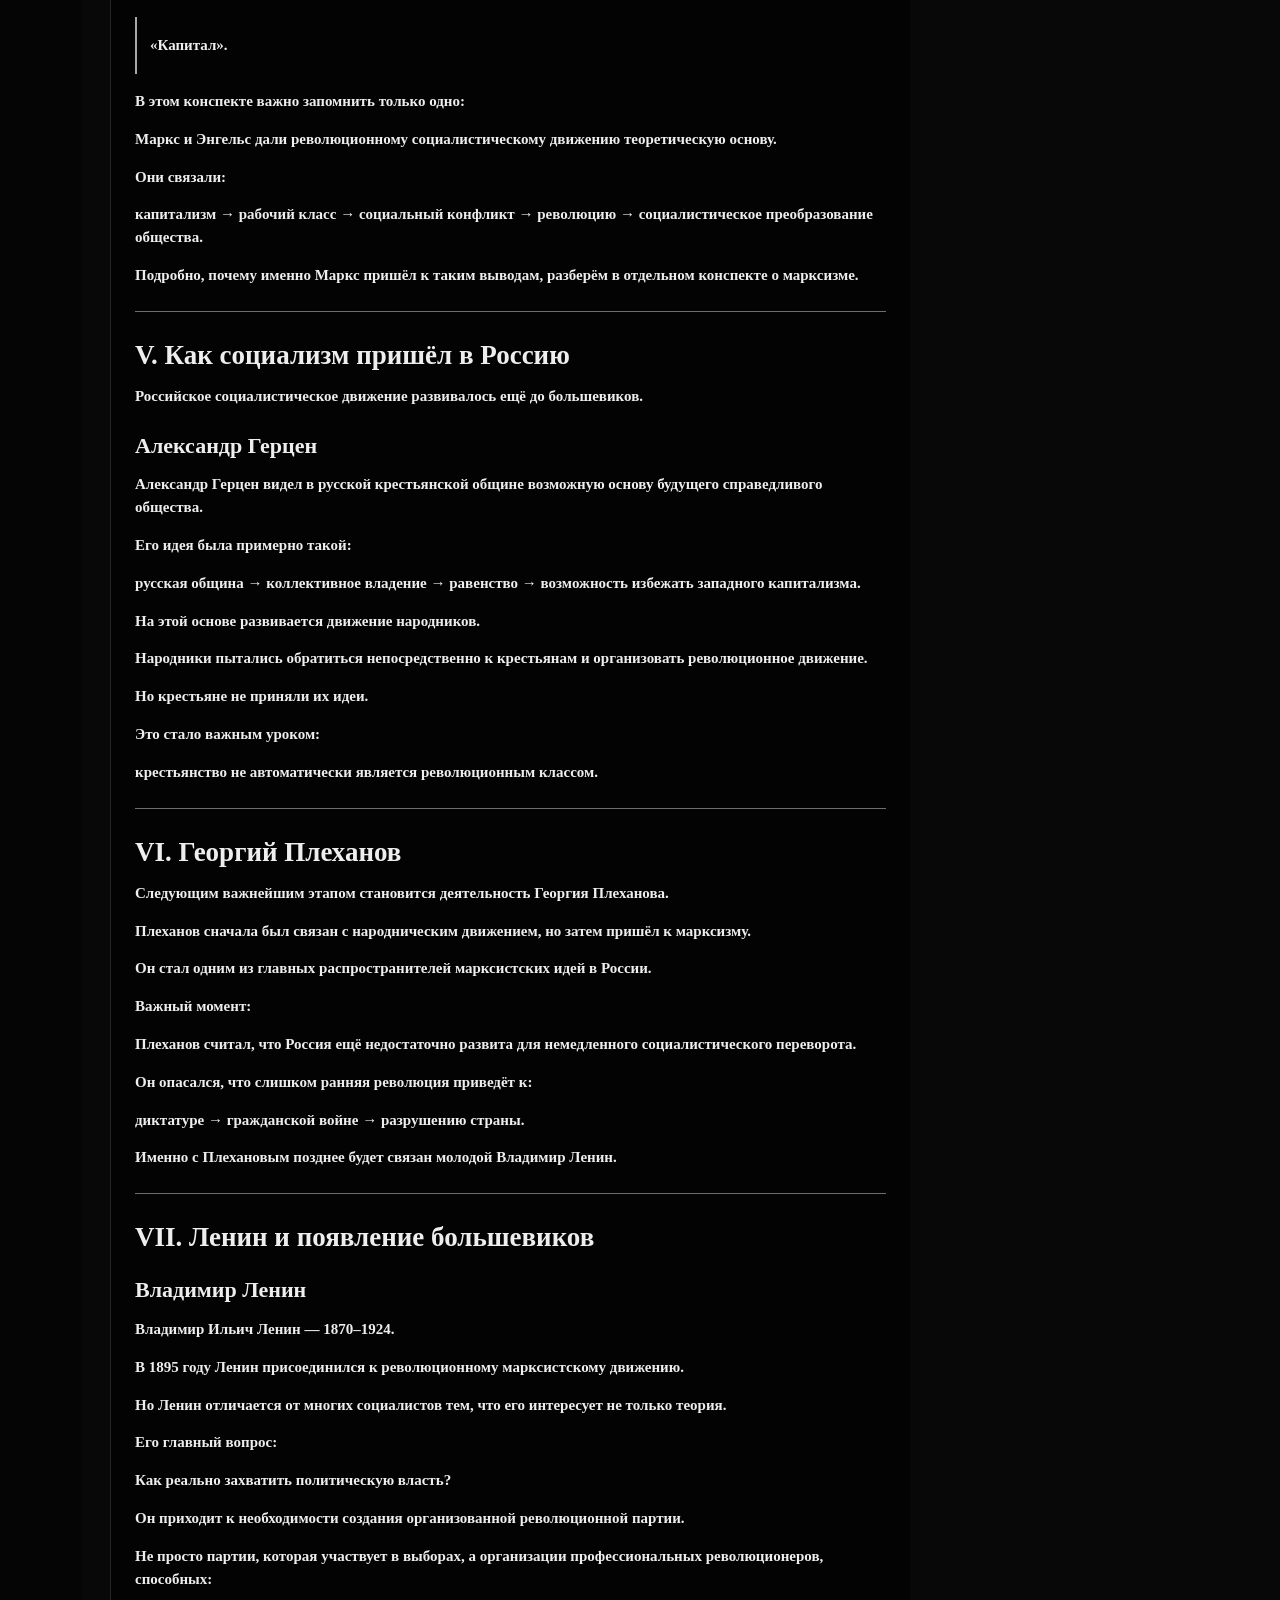
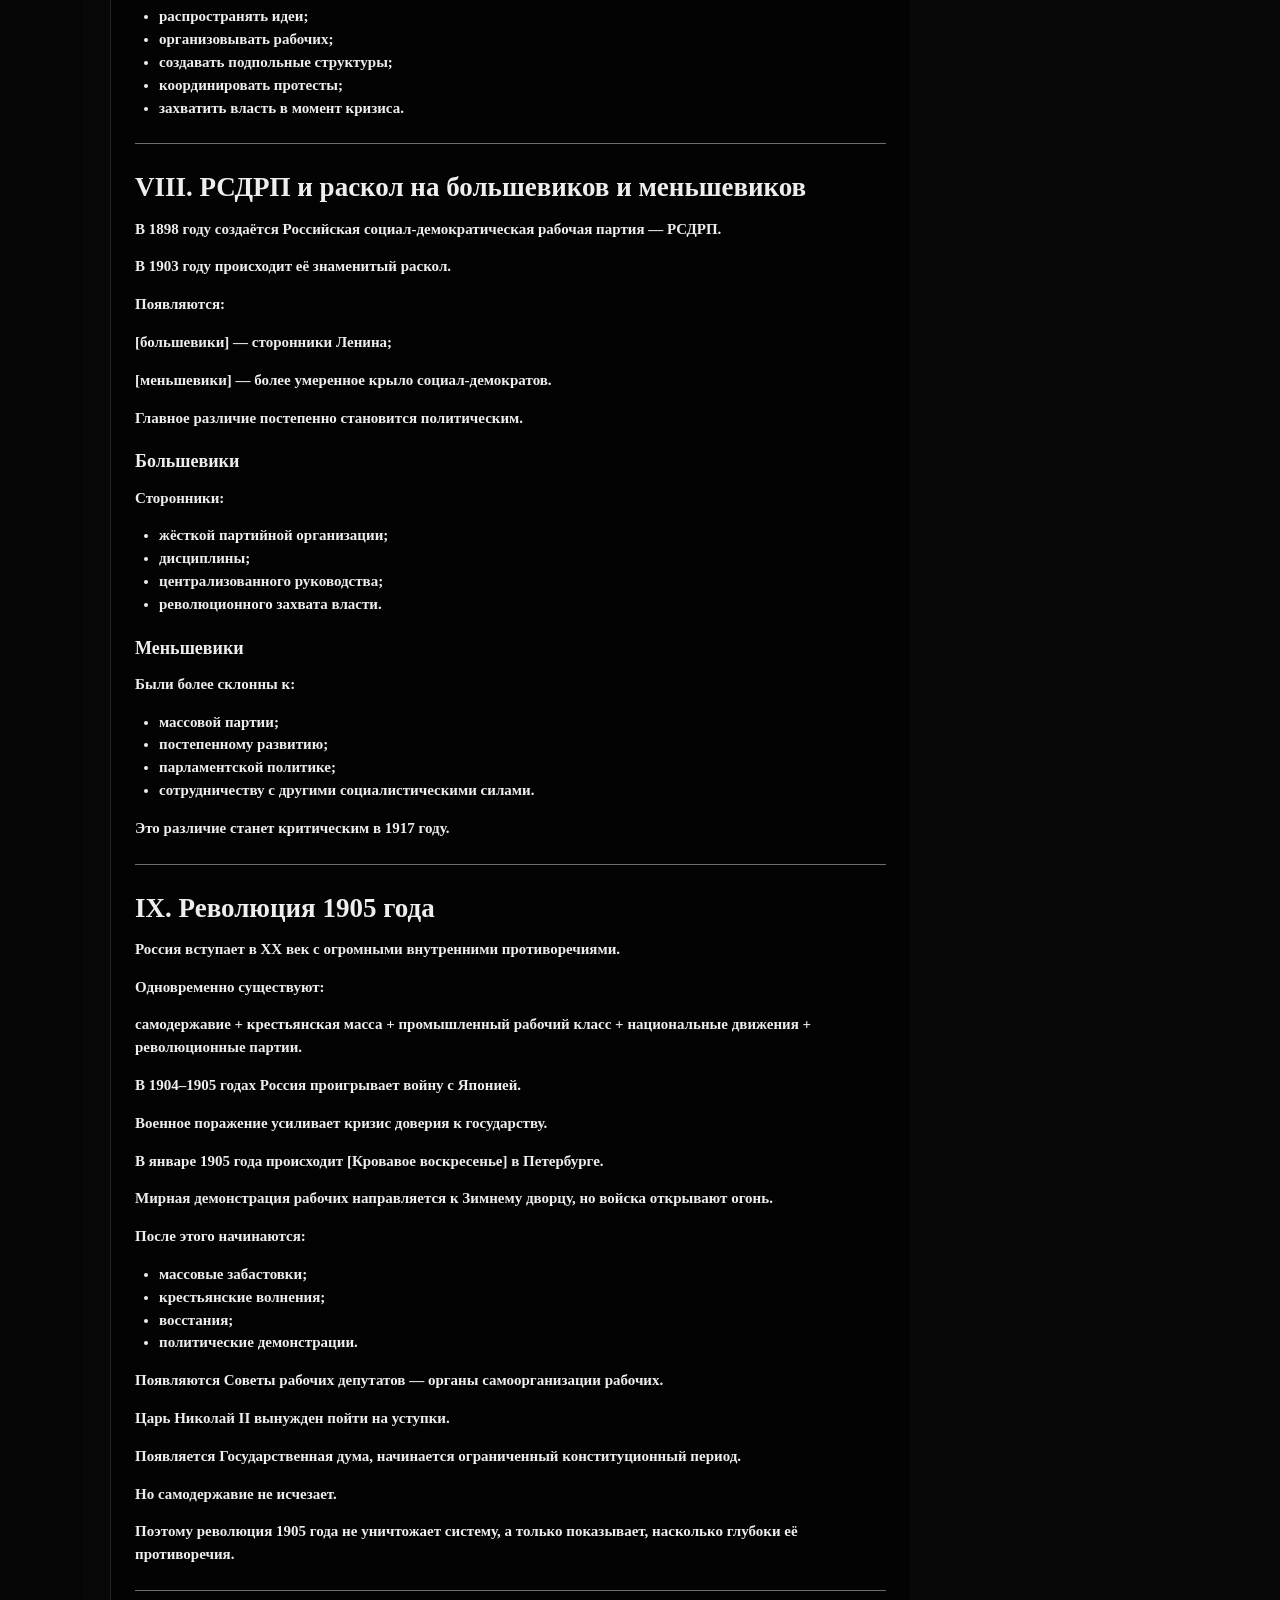
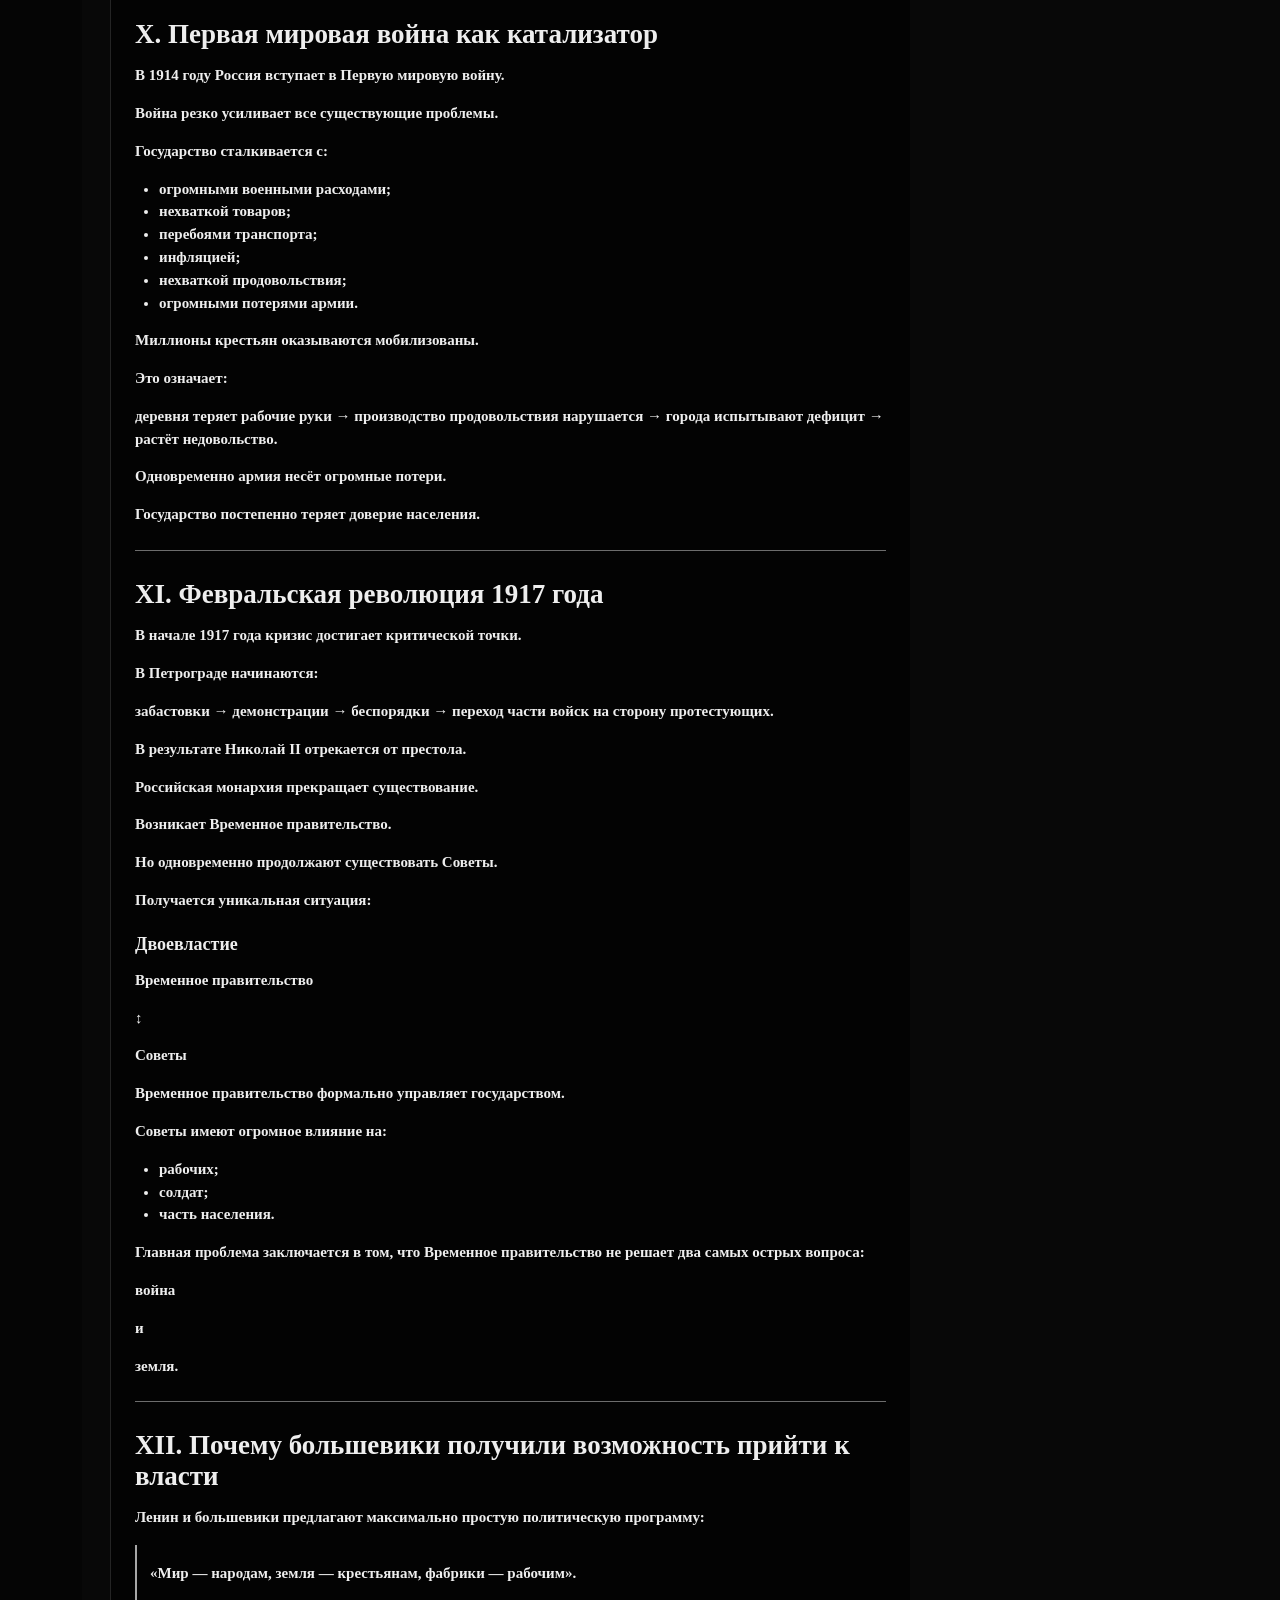
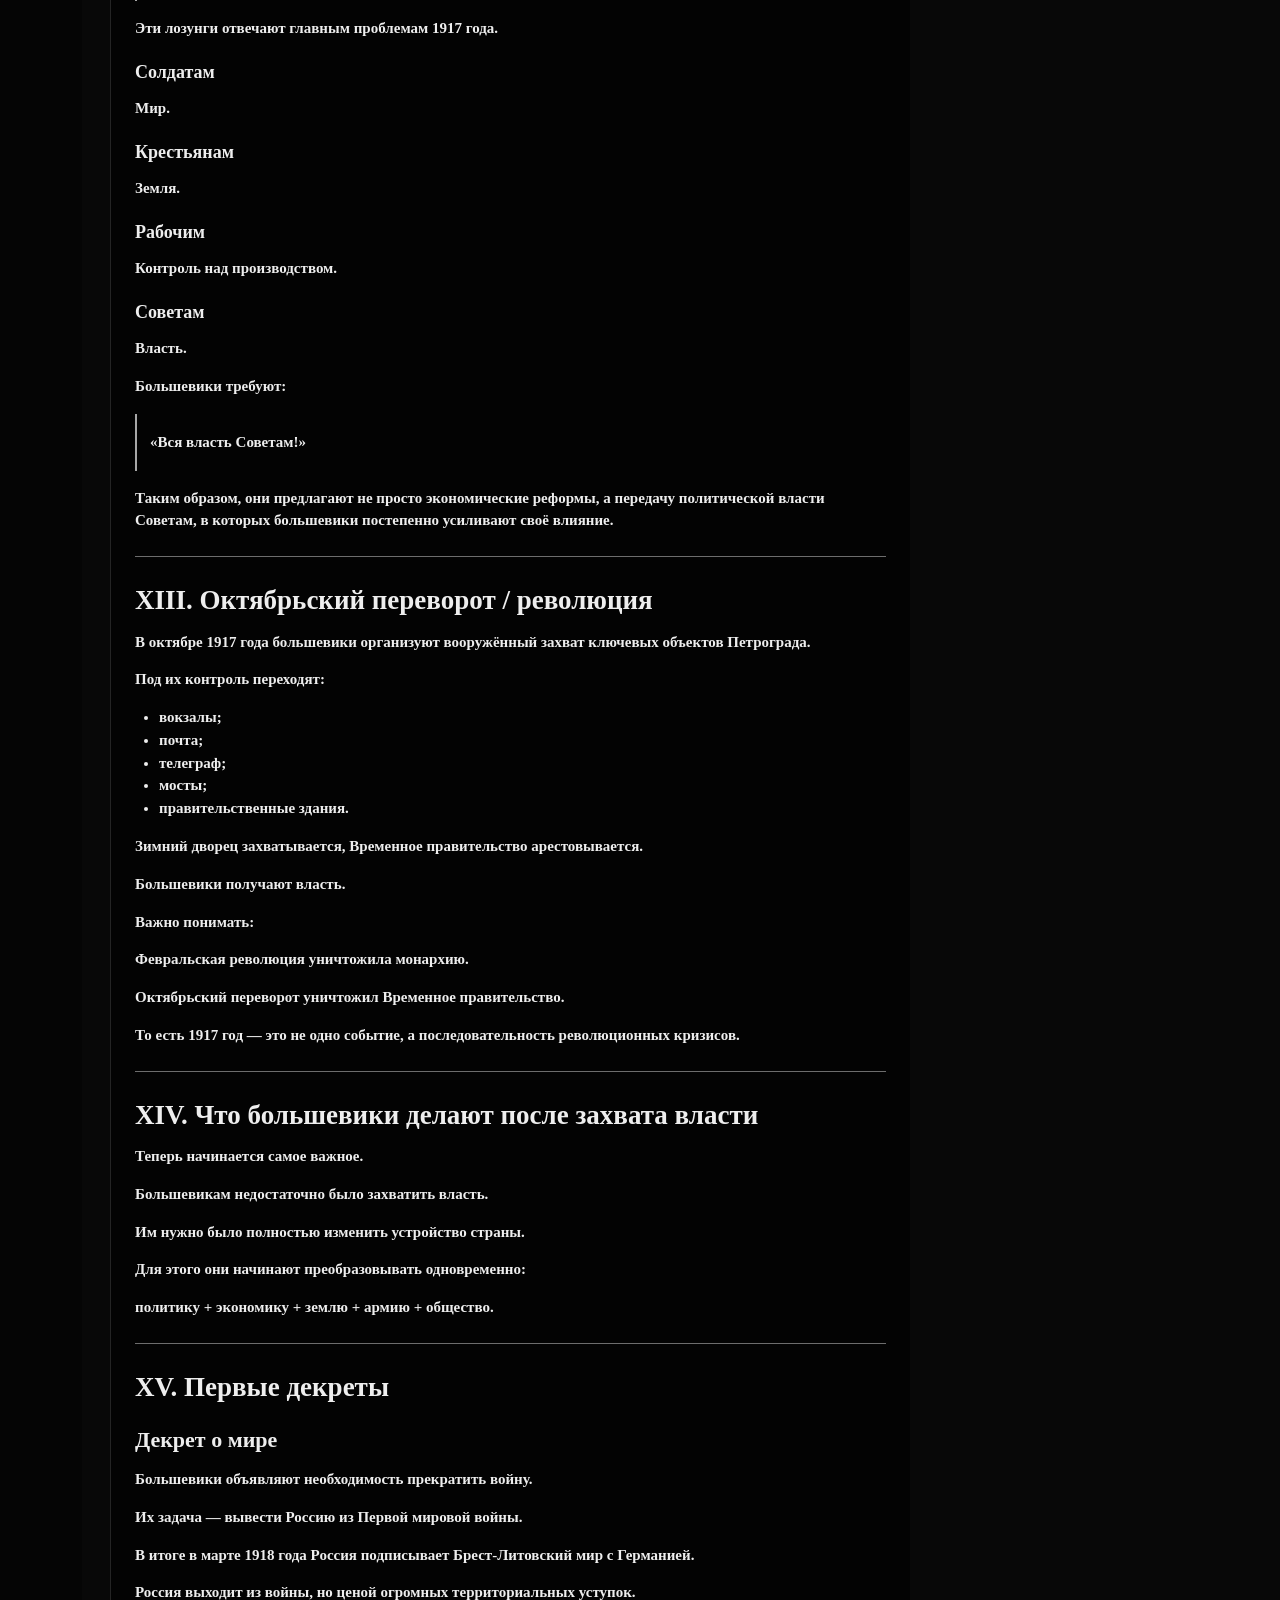
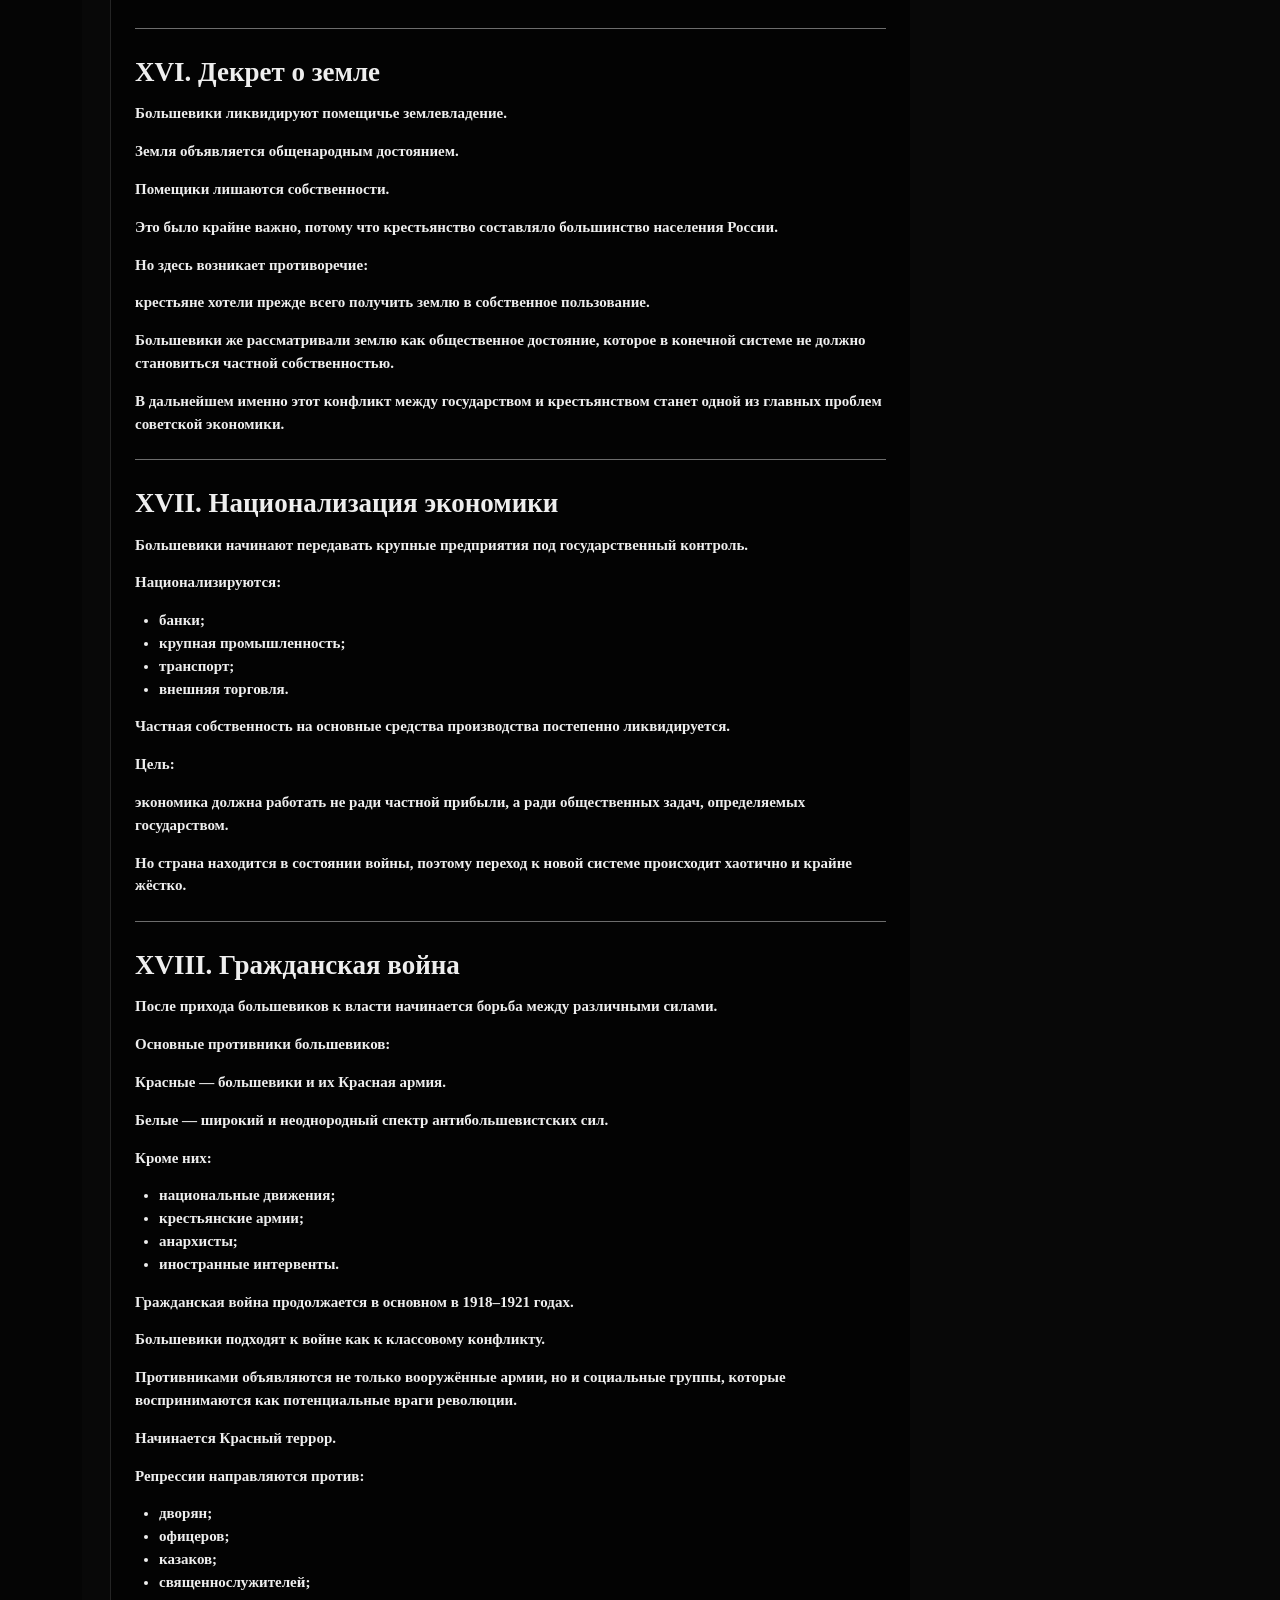
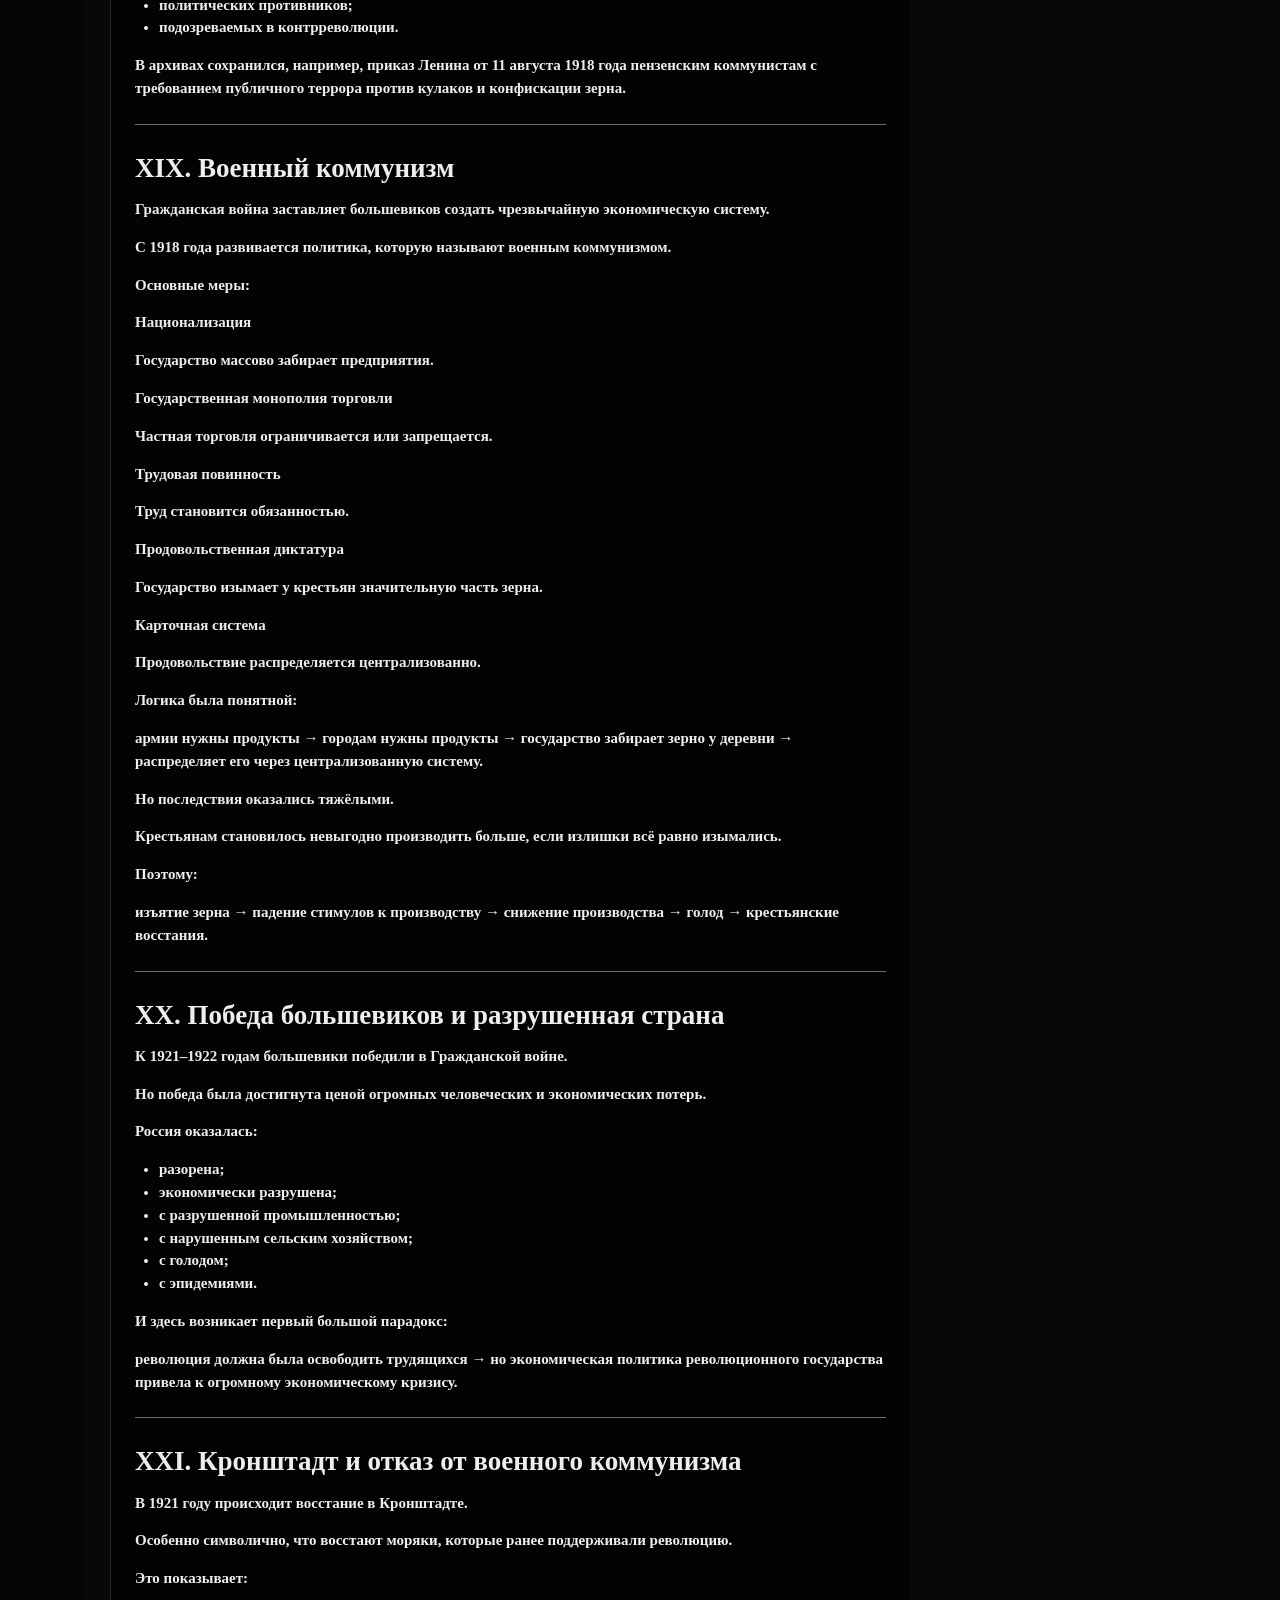
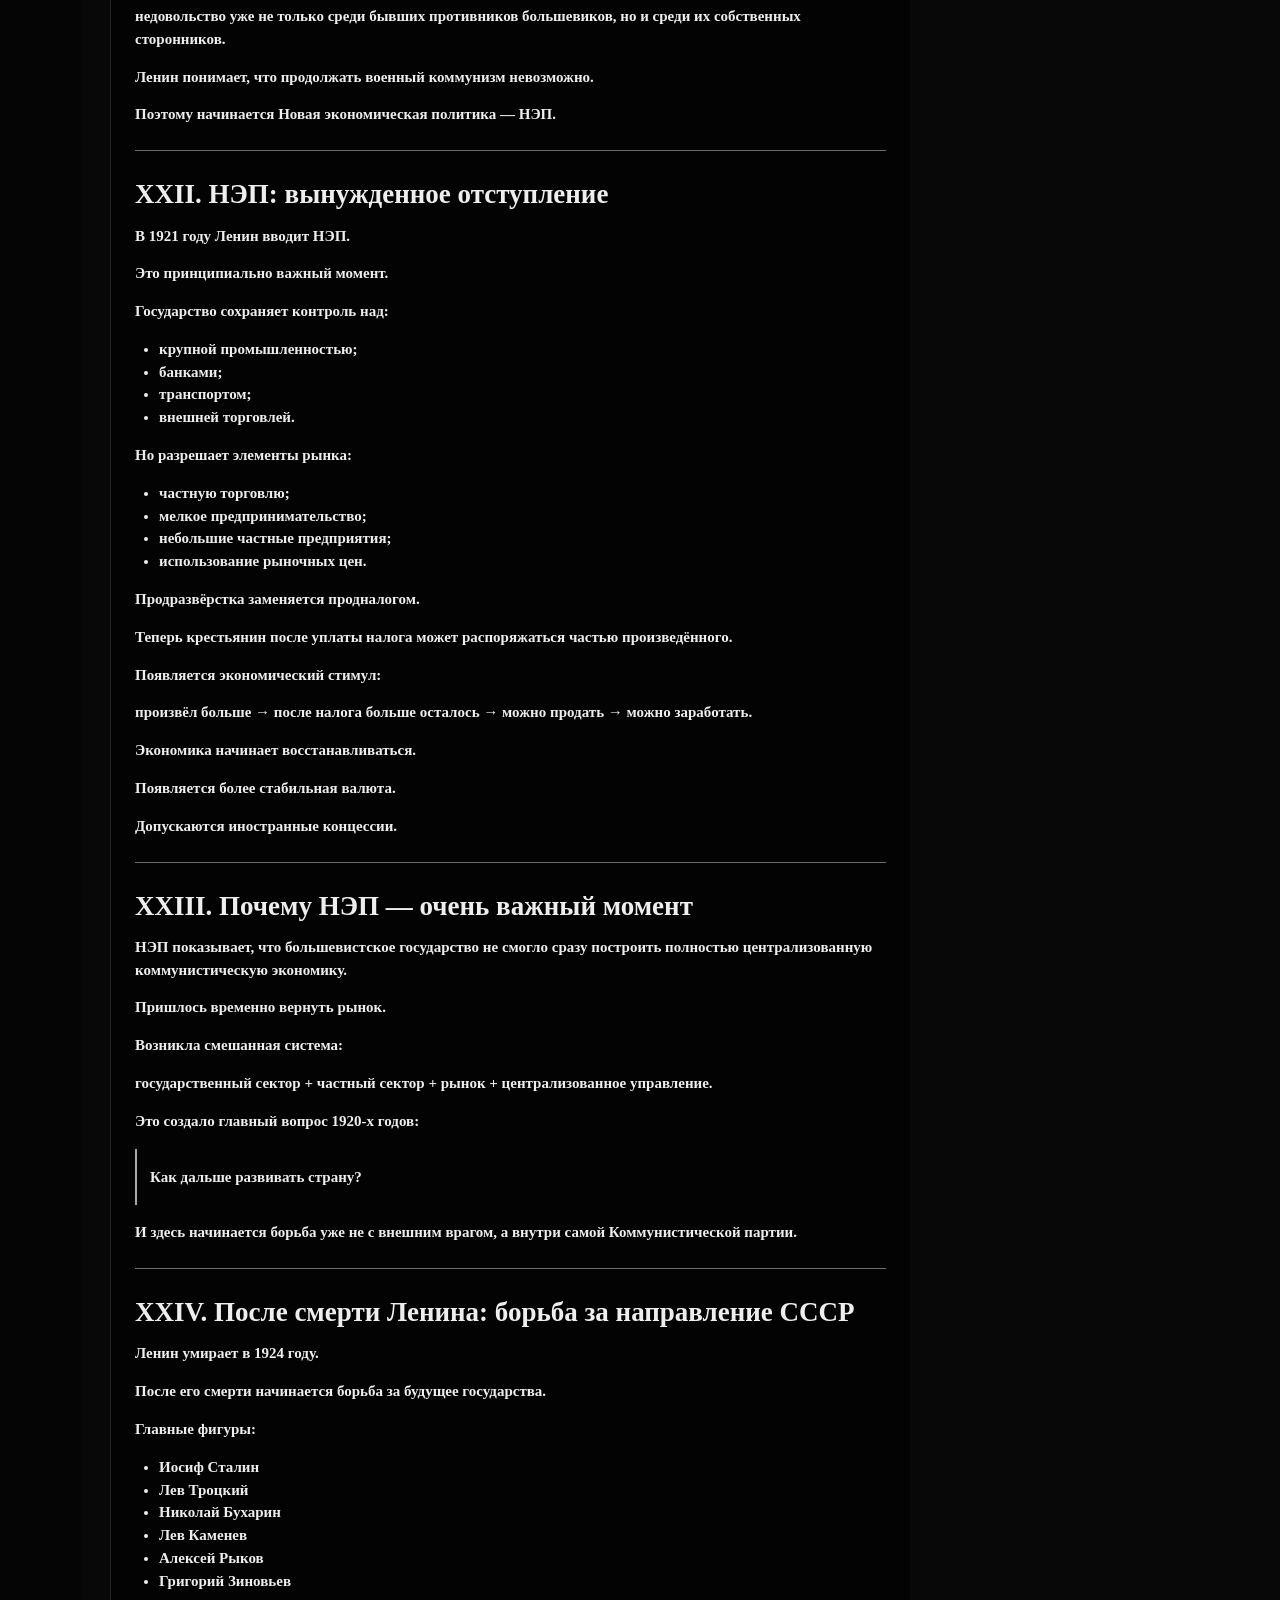
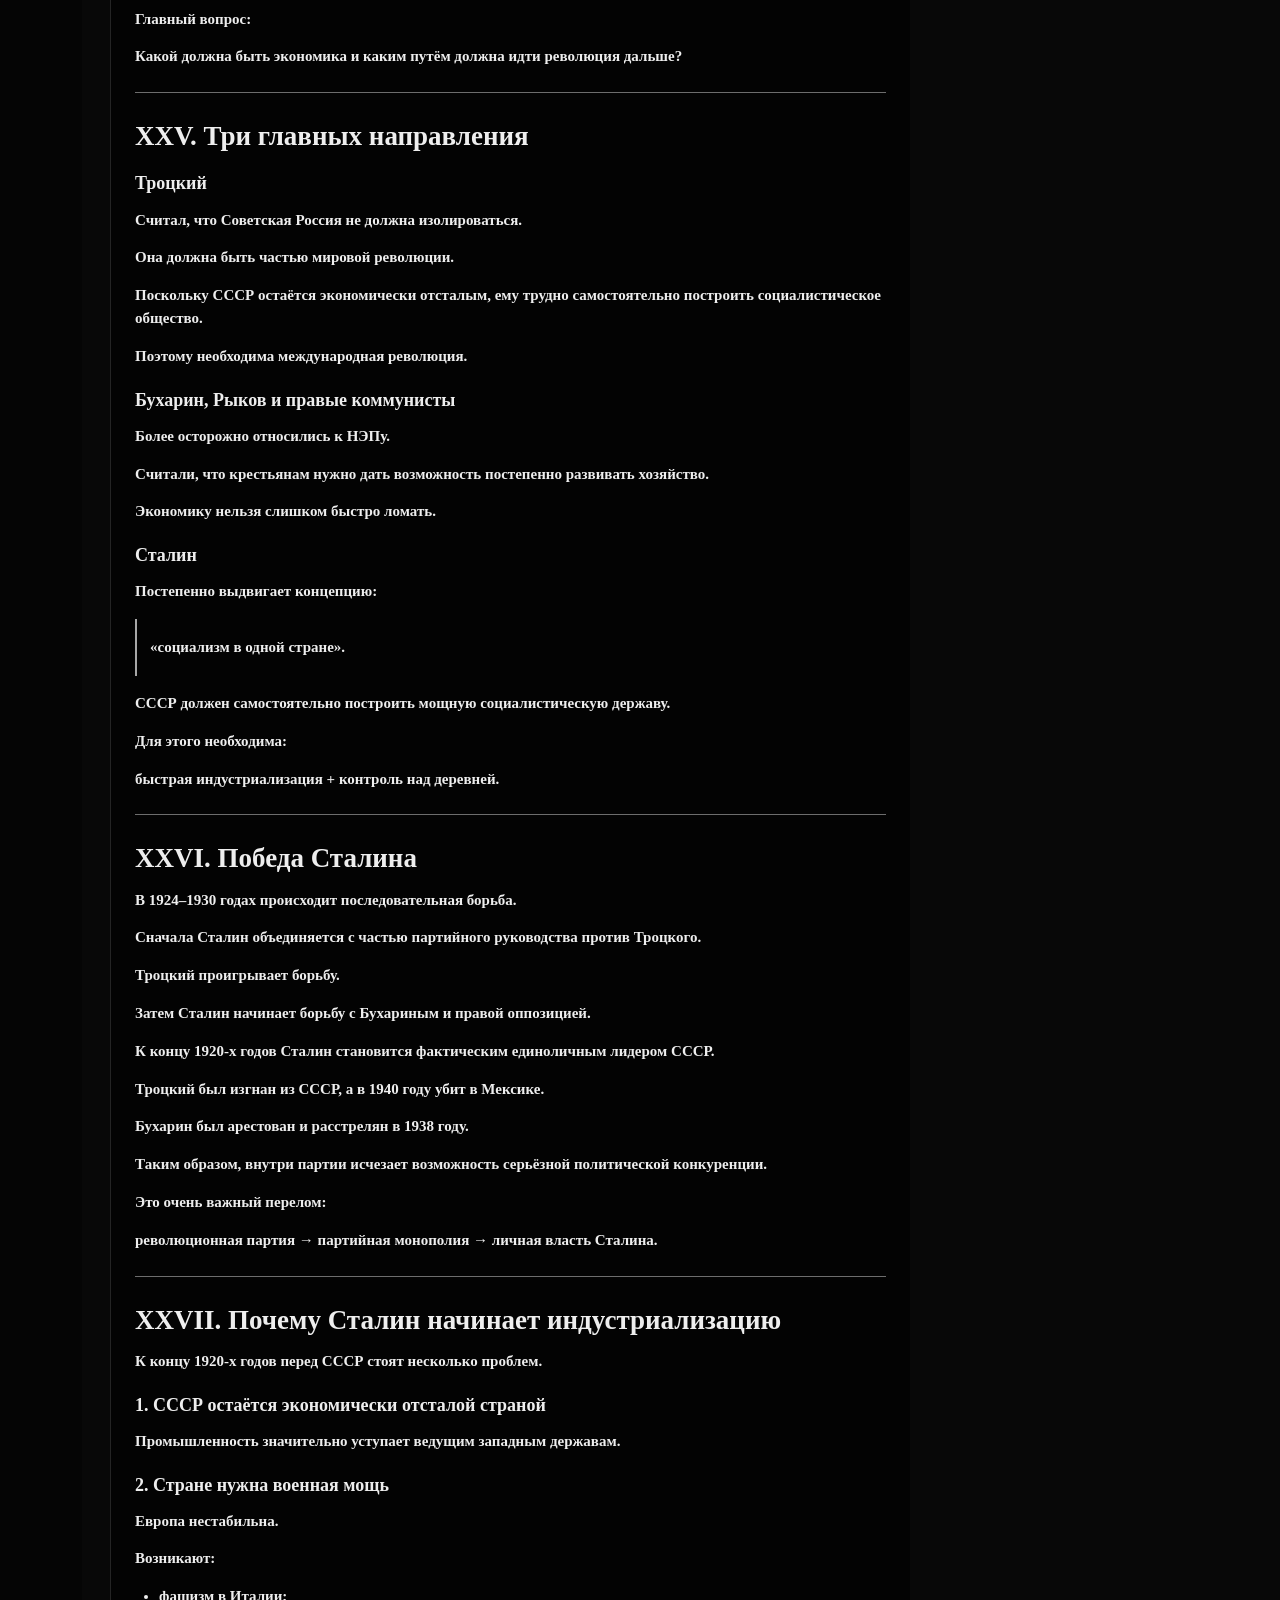
==== commit 6a07faf8: "Add files via upload" ====
--- a/note-1.html
+++ b/note-1.html
@@ -1,25 +1,34 @@
-<!doctype html>
+<!DOCTYPE html>
+
 <html lang="ru">
 <head>
-<meta charset="utf-8">
-<meta name="viewport" content="width=device-width, initial-scale=1">
-<title>ОТ ИНДУСТРИАЛИЗАЦИИ РОССИЙСКОЙ ИМПЕРИИ ДО СТАЛИНСКОГО ГОСУДАРСТВА</title>
-<link rel="stylesheet" href="style.css">
+<meta charset="utf-8"/>
+<meta content="width=device-width, initial-scale=1" name="viewport"/>
+<title>От Российской империи к СССР: индустриализация, революция и сталинское государство</title>
+<link href="style.css" rel="stylesheet"/>
 </head>
-<body class="note-body">
-<main class="note-page">
-  <div class="note-background" id="parallax-bg"><img src="note-1.jpg" alt=""></div>
-  <div class="note-darkness"></div>
-  <header class="note-header">
-    <div class="kicker">Конспекты</div>
-    <div class="line"></div>
-    <div class="note-heading">
-      <span class="note-number">1.</span>
-      <h1>ОТ ИНДУСТРИАЛИЗАЦИИ РОССИЙСКОЙ ИМПЕРИИ ДО СТАЛИНСКОГО ГОСУДАРСТВА</h1>
-    </div>
-  </header>
-  <a class="back" href="notes.html">←</a>
-  <article class="note-content"><h3>от индустриализации Российской империи до сталинского государства</h3>
+<body>
+<div class="site-shell">
+<aside class="sidebar">
+<div class="brand-mark">★</div>
+<div class="brand">ИСТОРИЯ<br/>ИДЕИ<br/>ОБЩЕСТВО</div>
+<nav>
+<a href="index.html">ГЛАВНАЯ</a>
+<a href="notes.html">ВСЕ ЗАМЕТКИ</a>
+</nav>
+<div class="sidebar-bottom">ЗНАНИЕ —<br/>НАШЕ ОРУЖИЕ</div>
+</aside>
+<main class="note-page" style="--note-bg: url('note-1.jpg');">
+<header class="note-hero">
+<img alt="" src="note-1.jpg"/>
+<div class="hero-overlay"></div>
+<div class="hero-title">
+<span>КОНСПЕКТ №01</span>
+<h1>От Российской империи к СССР: индустриализация, революция и сталинское государство</h1>
+</div>
+</header>
+<article class="content">
+<h3>от индустриализации Российской империи до сталинского государства</h3>
 <h1>I. Почему вообще возникла почва для революции</h1>
 <h2>1. Индустриальная революция меняет Европу</h2>
 <p>В XIX веке Европа переживает <strong>промышленную революцию</strong>.</p>
@@ -38,7 +47,7 @@
 <li>плохие жилищные условия.</li>
 </ul>
 <p>Именно эта новая промышленная реальность становится социальной основой для появления социалистических движений.</p>
-<hr>
+<hr/>
 <h1>II. Россия входит в индустриальную эпоху</h1>
 <p>Россия вступила в промышленную эпоху значительно позже Великобритании, Франции и Германии.</p>
 <p>Во второй половине XIX века государство начинает активно стимулировать промышленное развитие.</p>
@@ -75,7 +84,7 @@
 <p>и при этом уже имеет крупные промышленные центры и многочисленный рабочий класс.</p>
 <p>Это создаёт особое противоречие:</p>
 <p><strong>современная промышленность развивается внутри политически архаичной системы.</strong></p>
-<hr>
+<hr/>
 <h1>III. Почему рабочий вопрос становится политическим</h1>
 <p>Появление промышленного рабочего класса означает появление новой социальной силы.</p>
 <p>Рабочие начинают объединяться:</p>
@@ -88,10 +97,10 @@
 </ul>
 <p>Но проблема не ограничивается экономикой.</p>
 <p>Рабочий постепенно начинает задаваться вопросом:</p>
-<p>==<strong>«Почему я работаю на предприятии, которым владеет другой человек, и почему государство защищает существующий порядок?»</strong></p>
+<p><strong>«Почему я работаю на предприятии, которым владеет другой человек, и почему государство защищает существующий порядок?»</strong></p>
 <p>Так экономический конфликт превращается в политический.</p>
 <p>Именно здесь социалистические идеи получают почву для распространения в России.</p>
-<hr>
+<hr/>
 <h1>IV. Энгельс и Маркс: откуда пришла социалистическая теория <a href="#notes">[Марксизм]</a></h1>
 <h2>Карл Маркс</h2>
 <p><strong>Карл Маркс — 1818–1883.</strong></p>
@@ -113,7 +122,7 @@
 <p>Они связали:</p>
 <p><strong>капитализм → рабочий класс → социальный конфликт → революцию → социалистическое преобразование общества.</strong></p>
 <p>Подробно, <strong>почему именно Маркс пришёл к таким выводам</strong>, разберём в отдельном конспекте о марксизме.</p>
-<hr>
+<hr/>
 <h1>V. Как социализм пришёл в Россию</h1>
 <p>Российское социалистическое движение развивалось ещё до большевиков.</p>
 <h2>Александр Герцен</h2>
@@ -124,8 +133,8 @@
 <p>Народники пытались обратиться непосредственно к крестьянам и организовать революционное движение.</p>
 <p>Но крестьяне не приняли их идеи.</p>
 <p>Это стало важным уроком:</p>
-<p>==<strong>крестьянство не автоматически является революционным классом.</strong></p>
-<hr>
+<p><strong>крестьянство не автоматически является революционным классом.</strong></p>
+<hr/>
 <h1>VI. Георгий Плеханов</h1>
 <p>Следующим важнейшим этапом становится деятельность <strong>Георгия Плеханова</strong>.</p>
 <p>Плеханов сначала был связан с народническим движением, но затем пришёл к марксизму.</p>
@@ -135,7 +144,7 @@
 <p>Он опасался, что слишком ранняя революция приведёт к:</p>
 <p><strong>диктатуре → гражданской войне → разрушению страны.</strong></p>
 <p>Именно с Плехановым позднее будет связан молодой <strong>Владимир Ленин</strong>.</p>
-<hr>
+<hr/>
 <h1>VII. Ленин и появление большевиков</h1>
 <h2>Владимир Ленин</h2>
 <p><strong>Владимир Ильич Ленин — 1870–1924.</strong></p>
@@ -152,7 +161,7 @@
 <li>координировать протесты;</li>
 <li>захватить власть в момент кризиса.</li>
 </ul>
-<hr>
+<hr/>
 <h1>VIII. РСДРП и раскол на большевиков и меньшевиков</h1>
 <p>В <strong>1898 году</strong> создаётся <strong>Российская социал-демократическая рабочая партия — РСДРП</strong>.</p>
 <p>В <strong>1903 году</strong> происходит её знаменитый раскол.</p>
@@ -177,7 +186,7 @@
 <li>сотрудничеству с другими социалистическими силами.</li>
 </ul>
 <p>Это различие станет критическим в <strong>1917 году</strong>.</p>
-<hr>
+<hr/>
 <h1>IX. Революция 1905 года</h1>
 <p>Россия вступает в XX век с огромными внутренними противоречиями.</p>
 <p>Одновременно существуют:</p>
@@ -198,7 +207,7 @@
 <p>Появляется <strong>Государственная дума</strong>, начинается ограниченный конституционный период.</p>
 <p>Но самодержавие не исчезает.</p>
 <p>Поэтому революция 1905 года не уничтожает систему, а только показывает, насколько глубоки её противоречия.</p>
-<hr>
+<hr/>
 <h1>X. Первая мировая война как катализатор</h1>
 <p>В <strong>1914 году</strong> Россия вступает в Первую мировую войну.</p>
 <p>Война резко усиливает все существующие проблемы.</p>
@@ -216,7 +225,7 @@
 <p><strong>деревня теряет рабочие руки → производство продовольствия нарушается → города испытывают дефицит → растёт недовольство.</strong></p>
 <p>Одновременно армия несёт огромные потери.</p>
 <p>Государство постепенно теряет доверие населения.</p>
-<hr>
+<hr/>
 <h1>XI. Февральская революция 1917 года</h1>
 <p>В начале <strong>1917 года</strong> кризис достигает критической точки.</p>
 <p>В Петрограде начинаются:</p>
@@ -241,7 +250,7 @@
 <p><strong>война</strong></p>
 <p>и</p>
 <p><strong>земля.</strong></p>
-<hr>
+<hr/>
 <h1>XII. Почему большевики получили возможность прийти к власти</h1>
 <p>Ленин и большевики предлагают максимально простую политическую программу:</p>
 <blockquote>
@@ -261,7 +270,7 @@
 <p><strong>«Вся власть Советам!»</strong></p>
 </blockquote>
 <p>Таким образом, они предлагают не просто экономические реформы, а <strong>передачу политической власти Советам</strong>, в которых большевики постепенно усиливают своё влияние.</p>
-<hr>
+<hr/>
 <h1>XIII. Октябрьский переворот / революция</h1>
 <p>В октябре <strong>1917 года</strong> большевики организуют вооружённый захват ключевых объектов Петрограда.</p>
 <p>Под их контроль переходят:</p>
@@ -278,21 +287,21 @@
 <p><strong>Февральская революция уничтожила монархию.</strong></p>
 <p><strong>Октябрьский переворот уничтожил Временное правительство.</strong></p>
 <p>То есть 1917 год — это не одно событие, а последовательность революционных кризисов.</p>
-<hr>
+<hr/>
 <h1>XIV. Что большевики делают после захвата власти</h1>
 <p>Теперь начинается самое важное.</p>
 <p>Большевикам недостаточно было захватить власть.</p>
 <p>Им нужно было <strong>полностью изменить устройство страны</strong>.</p>
 <p>Для этого они начинают преобразовывать одновременно:</p>
 <p><strong>политику + экономику + землю + армию + общество.</strong></p>
-<hr>
+<hr/>
 <h1>XV. Первые декреты</h1>
 <h2>Декрет о мире</h2>
 <p>Большевики объявляют необходимость прекратить войну.</p>
 <p>Их задача — вывести Россию из Первой мировой войны.</p>
 <p>В итоге в <strong>марте 1918 года</strong> Россия подписывает <strong>Брест-Литовский мир</strong> с Германией.</p>
 <p>Россия выходит из войны, но ценой огромных территориальных уступок.</p>
-<hr>
+<hr/>
 <h1>XVI. Декрет о земле</h1>
 <p>Большевики ликвидируют помещичье землевладение.</p>
 <p>Земля объявляется общенародным достоянием.</p>
@@ -302,7 +311,7 @@
 <p>крестьяне хотели прежде всего <strong>получить землю в собственное пользование</strong>.</p>
 <p>Большевики же рассматривали землю как общественное достояние, которое в конечной системе не должно становиться частной собственностью.</p>
 <p>В дальнейшем именно этот конфликт между государством и крестьянством станет одной из главных проблем советской экономики.</p>
-<hr>
+<hr/>
 <h1>XVII. Национализация экономики</h1>
 <p>Большевики начинают передавать крупные предприятия под государственный контроль.</p>
 <p>Национализируются:</p>
@@ -316,7 +325,7 @@
 <p>Цель:</p>
 <p><strong>экономика должна работать не ради частной прибыли, а ради общественных задач, определяемых государством.</strong></p>
 <p>Но страна находится в состоянии войны, поэтому переход к новой системе происходит хаотично и крайне жёстко.</p>
-<hr>
+<hr/>
 <h1>XVIII. Гражданская война</h1>
 <p>После прихода большевиков к власти начинается борьба между различными силами.</p>
 <p>Основные противники большевиков:</p>
@@ -343,7 +352,7 @@
 <li>подозреваемых в контрреволюции.</li>
 </ul>
 <p>В архивах сохранился, например, приказ Ленина от <strong>11 августа 1918 года</strong> пензенским коммунистам с требованием публичного террора против кулаков и конфискации зерна.</p>
-<hr>
+<hr/>
 <h1>XIX. Военный коммунизм</h1>
 <p>Гражданская война заставляет большевиков создать чрезвычайную экономическую систему.</p>
 <p>С <strong>1918 года</strong> развивается политика, которую называют <strong>военным коммунизмом</strong>.</p>
@@ -364,7 +373,7 @@
 <p>Крестьянам становилось невыгодно производить больше, если излишки всё равно изымались.</p>
 <p>Поэтому:</p>
 <p><strong>изъятие зерна → падение стимулов к производству → снижение производства → голод → крестьянские восстания.</strong></p>
-<hr>
+<hr/>
 <h1>XX. Победа большевиков и разрушенная страна</h1>
 <p>К <strong>1921–1922 годам</strong> большевики победили в Гражданской войне.</p>
 <p>Но победа была достигнута ценой огромных человеческих и экономических потерь.</p>
@@ -379,7 +388,7 @@
 </ul>
 <p>И здесь возникает первый большой парадокс:</p>
 <p><strong>революция должна была освободить трудящихся → но экономическая политика революционного государства привела к огромному экономическому кризису.</strong></p>
-<hr>
+<hr/>
 <h1>XXI. Кронштадт и отказ от военного коммунизма</h1>
 <p>В <strong>1921 году</strong> происходит восстание в Кронштадте.</p>
 <p>Особенно символично, что восстают моряки, которые ранее поддерживали революцию.</p>
@@ -387,7 +396,7 @@
 <p><strong>недовольство уже не только среди бывших противников большевиков, но и среди их собственных сторонников.</strong></p>
 <p>Ленин понимает, что продолжать военный коммунизм невозможно.</p>
 <p>Поэтому начинается <strong>Новая экономическая политика — НЭП</strong>.</p>
-<hr>
+<hr/>
 <h1>XXII. НЭП: вынужденное отступление</h1>
 <p>В <strong>1921 году</strong> Ленин вводит НЭП.</p>
 <p>Это принципиально важный момент.</p>
@@ -412,7 +421,7 @@
 <p>Экономика начинает восстанавливаться.</p>
 <p>Появляется более стабильная валюта.</p>
 <p>Допускаются иностранные концессии.</p>
-<hr>
+<hr/>
 <h1>XXIII. Почему НЭП — очень важный момент</h1>
 <p>НЭП показывает, что большевистское государство <strong>не смогло сразу построить полностью централизованную коммунистическую экономику</strong>.</p>
 <p>Пришлось временно вернуть рынок.</p>
@@ -423,7 +432,7 @@
 <p><strong>Как дальше развивать страну?</strong></p>
 </blockquote>
 <p>И здесь начинается борьба уже не с внешним врагом, а <strong>внутри самой Коммунистической партии</strong>.</p>
-<hr>
+<hr/>
 <h1>XXIV. После смерти Ленина: борьба за направление СССР</h1>
 <p>Ленин умирает в <strong>1924 году</strong>.</p>
 <p>После его смерти начинается борьба за будущее государства.</p>
@@ -438,7 +447,7 @@
 </ul>
 <p>Главный вопрос:</p>
 <p><strong>Какой должна быть экономика и каким путём должна идти революция дальше?</strong></p>
-<hr>
+<hr/>
 <h1>XXV. Три главных направления</h1>
 <h3>Троцкий</h3>
 <p>Считал, что Советская Россия не должна изолироваться.</p>
@@ -457,7 +466,7 @@
 <p>СССР должен самостоятельно построить мощную социалистическую державу.</p>
 <p>Для этого необходима:</p>
 <p><strong>быстрая индустриализация + контроль над деревней.</strong></p>
-<hr>
+<hr/>
 <h1>XXVI. Победа Сталина</h1>
 <p>В <strong>1924–1930 годах</strong> происходит последовательная борьба.</p>
 <p>Сначала Сталин объединяется с частью партийного руководства против Троцкого.</p>
@@ -469,7 +478,7 @@
 <p>Таким образом, внутри партии исчезает возможность серьёзной политической конкуренции.</p>
 <p>Это очень важный перелом:</p>
 <p><strong>революционная партия → партийная монополия → личная власть Сталина.</strong></p>
-<hr>
+<hr/>
 <h1>XXVII. Почему Сталин начинает индустриализацию</h1>
 <p>К концу 1920-х годов перед СССР стоят несколько проблем.</p>
 <h3>1. СССР остаётся экономически отсталой страной</h3>
@@ -495,7 +504,7 @@
 <p>Крестьяне сохраняют экономическую самостоятельность.</p>
 <p>Поэтому возникает необходимость одновременно:</p>
 <p><strong>индустриализировать страну + подчинить сельское хозяйство государству.</strong></p>
-<hr>
+<hr/>
 <h1>XXVIII. Великий поворот: 1928–1929 годы</h1>
 <p>В <strong>1928 году</strong> начинается первый пятилетний план.</p>
 <p>В <strong>1929 году</strong> Сталин запускает масштабную <strong>«революцию сверху»</strong>:</p>
@@ -505,7 +514,7 @@
 <p>превратить СССР из аграрной страны в мощную индустриальную державу.</p>
 </blockquote>
 <p>При этом государство хочет получить полный контроль над экономикой.</p>
-<hr>
+<hr/>
 <h1>XXIX. Индустриализация</h1>
 <p>Приоритет получают:</p>
 <ul>
@@ -534,7 +543,7 @@
 <li>низкое качество некоторых товаров;</li>
 <li>жёсткая трудовая дисциплина.</li>
 </ul>
-<hr>
+<hr/>
 <h1>XXX. Коллективизация</h1>
 <p>Чтобы финансировать индустриализацию и контролировать продовольствие, государство начинает преобразовывать деревню.</p>
 <p>До этого крестьяне в значительной степени самостоятельно распоряжались своим хозяйством.</p>
@@ -543,7 +552,7 @@
 <p>и</p>
 <p><strong>совхозы — государственные хозяйства.</strong></p>
 <p>Земля и основные средства производства переходят под контроль государства и коллективных хозяйств.</p>
-<hr>
+<hr/>
 <h1>XXXI. Почему государству понадобилась коллективизация</h1>
 <p>Связь с индустриализацией выглядит так:</p>
 <p><strong>города растут</strong></p>
@@ -564,7 +573,7 @@
 <li>ликвидировать частный сельскохозяйственный сектор;</li>
 <li>обеспечить ресурсы для индустриализации.</li>
 </ul>
-<hr>
+<hr/>
 <h1>XXXII. «Раскулачивание»</h1>
 <p>Особой мишенью становятся <strong>кулаки</strong> — более зажиточные крестьяне.</p>
 <p>Официальная политика направлена на:</p>
@@ -588,7 +597,7 @@
 <li>восставали.</li>
 </ul>
 <p>В ответ государство усиливало давление.</p>
-<hr>
+<hr/>
 <h1>XXXIII. Голод 1932–1933 годов</h1>
 <p>Насильственная коллективизация серьёзно нарушила сельскохозяйственное производство.</p>
 <p>При этом государство продолжало устанавливать высокие планы заготовки зерна.</p>
@@ -602,7 +611,7 @@
 </ul>
 <p>В Украине голод <strong>1932–1933 годов</strong> известен как <strong>Голодомор</strong>.</p>
 <p>Он сопровождался усилением репрессий против украинской интеллигенции и украинского партийного руководства.</p>
-<hr>
+<hr/>
 <h1>XXXIV. ГУЛАГ</h1>
 <p>Параллельно развивается система <strong>ГУЛАГа</strong>.</p>
 <p>Заключённых используют как принудительную рабочую силу.</p>
@@ -617,7 +626,7 @@
 <p>Получается ещё один парадокс советской системы:</p>
 <p><strong>революция уничтожила частного капиталиста → государство стало главным владельцем производства → государство получило возможность распоряжаться трудом человека практически напрямую.</strong></p>
 <p>В источнике это описано как ситуация, в которой государство начинает эксплуатировать человека уже <strong>«и как рабочего, и как потребителя»</strong>.</p>
-<hr>
+<hr/>
 <h1>XXXV. Что в итоге дала индустриализация</h1>
 <p>К середине 1930-х годов СССР действительно превращается из преимущественно аграрной страны в крупную индустриальную державу.</p>
 <p>На <strong>XVII съезде партии в 1934 году</strong> официально заявляется, что страна стала:</p>
@@ -637,7 +646,7 @@
 <p>Именно эта индустриальная база впоследствии сыграет огромную роль в способности СССР вести Вторую мировую войну.</p>
 <p>Но одновременно цена была колоссальной:</p>
 <p><strong>репрессии + коллективизация + голод + принудительный труд + снижение уровня потребления.</strong></p>
-<hr>
+<hr/>
 <h1>XXXVI. Как окончательно сформировалось сталинское государство</h1>
 <p>В 1930-е годы происходит уже не просто экономическое преобразование.</p>
 <p>Меняется сама структура власти.</p>
@@ -659,7 +668,7 @@
 <p>К этому моменту система уже очень далека от первоначальной идеи советов как органов низовой демократии.</p>
 <p>Фактически возникает:</p>
 <p><strong>однопартийное централизованное государство с огромным бюрократическим и репрессивным аппаратом.</strong></p>
-<hr>
+<hr/>
 <h1>XXXVII. Почему СССР не стал коммунистическим обществом</h1>
 <p>Здесь нужно провести самое важное различие:</p>
 <h2>СССР действительно стал социалистическим государством в советском понимании</h2>
@@ -674,13 +683,13 @@
 </ul>
 <p>Но <strong>коммунизм как конечная стадия</strong> так и не был достигнут.</p>
 <p>Почему?</p>
-<hr>
+<hr/>
 <h2>1. Государство не исчезло</h2>
 <p>Теоретически государство должно было постепенно отмереть.</p>
 <p>Произошло обратное:</p>
 <p><strong>революция → гражданская война → усиление государства → централизация → сталинская диктатура → огромный государственный аппарат.</strong></p>
 <p>Государство стало не слабее, а <strong>намного сильнее</strong>.</p>
-<hr>
+<hr/>
 <h2>2. Классы не исчезли</h2>
 <p>Формально старые классы должны были исчезнуть.</p>
 <p>Но появились новые социальные различия.</p>
@@ -693,7 +702,7 @@
 </ul>
 <p>То есть:</p>
 <p><strong>капиталистический класс исчез → но возникла новая управляющая элита.</strong></p>
-<hr>
+<hr/>
 <h1>3. Эксплуатация не исчезла</h1>
 <p>Частный капиталист действительно исчез.</p>
 <p>Но это не означало исчезновения принуждения.</p>
@@ -707,7 +716,7 @@
 </ul>
 <p>А в 1930-е годы ещё и использовало принудительный труд ГУЛАГа.</p>
 <p>Поэтому уничтожение частной собственности <strong>само по себе не гарантировало освобождения человека от экономического принуждения</strong>.</p>
-<hr>
+<hr/>
 <h1>4. Деньги и товарные отношения не исчезли</h1>
 <p>Коммунистическая конечная стадия предполагала исчезновение товарно-денежных отношений.</p>
 <p>Но СССР десятилетиями сохранял:</p>
@@ -723,7 +732,7 @@
 <blockquote>
 <p><strong>«от каждого по способностям, каждому по потребностям».</strong></p>
 </blockquote>
-<hr>
+<hr/>
 <h1>5. Дефицит не позволил создать общество изобилия</h1>
 <p>Коммунистическая утопия предполагает, что производство достигнет такого уровня, при котором общество сможет обеспечить потребности всех.</p>
 <p>Но советская экономика долгое время сталкивалась с:</p>
@@ -735,7 +744,7 @@
 </ul>
 <p>Это особенно важно.</p>
 <p>Невозможно перейти к распределению <strong>«по потребностям»</strong>, если общество не способно произвести достаточное количество благ.</p>
-<hr>
+<hr/>
 <h1>6. Проблема экономической эффективности</h1>
 <p>Централизованная система позволяла государству быстро мобилизовать ресурсы.</p>
 <p>Это особенно хорошо работало для задач типа:</p>
@@ -757,14 +766,14 @@
 <p><strong>Как стимулировать инновации?</strong></p>
 <p>Поэтому возникало противоречие:</p>
 <p><strong>мобилизационная экономика эффективна для быстрого достижения нескольких крупных целей, но хуже работает как гибкая система удовлетворения разнообразных потребностей общества.</strong></p>
-<hr>
+<hr/>
 <h1>7. Революционная партия превратилась в государственную бюрократию</h1>
 <p>Изначально партия должна была быть инструментом революции.</p>
 <p>После захвата власти она постепенно становится <strong>самой системой власти</strong>.</p>
 <p>Получается:</p>
 <p><strong>партия захватывает государство → партия контролирует государство → партийная и государственная бюрократия срастаются → появляется новая элита.</strong></p>
 <p>Поэтому вместо постепенного исчезновения политической власти возникает её концентрация.</p>
-<hr>
+<hr/>
 <h1>XXXVIII. Главный исторический парадокс СССР</h1>
 <p>Вся история можно представить как цепочку:</p>
 <p><strong>Индустриализация Европы</strong></p>
@@ -816,7 +825,7 @@
 <p><strong>сталинское государство</strong></p>
 <p>↓</p>
 <p><strong>СССР становится мощной индустриальной державой, но не коммунистическим обществом.</strong></p>
-<hr>
+<hr/>
 <h1>XXXIX. Самая важная связь: почему всё пошло именно так</h1>
 <p>Здесь полезно увидеть <strong>не отдельные события, а механизм</strong>.</p>
 <h3>Первая проблема</h3>
@@ -850,7 +859,7 @@
 <p>Поэтому:</p>
 <p><strong>экономическая мобилизация → политическая мобилизация → репрессии → уничтожение оппозиции → окончательная централизация власти.</strong></p>
 <p>И именно здесь первоначальный революционный проект превращается в <strong>сталинскую государственную систему</strong>.</p>
-<hr>
+<hr/>
 <h1>XL. Что важно запомнить отдельно</h1>
 <h3>Российская индустриализация</h3>
 <p><strong>конец XIX — начало XX века</strong></p>
@@ -882,29 +891,17 @@
 <p><strong>индустриализация + коллективизация + плановая экономика + ГУЛАГ + политические репрессии + партийная монополия.</strong></p>
 <h3>Результат</h3>
 <p>СССР стал <strong>мощной централизованной индустриальной державой</strong>, но не достиг коммунистической конечной стадии.</p>
-<hr>
+<hr/>
 <h2>Ключевая мысль</h2>
 <p>Самое важное — не запомнить отдельные даты, а увидеть <strong>цепь причин и последствий</strong>:</p>
 <blockquote>
 <p><strong>Индустриализация создала новый рабочий класс → социальное неравенство породило социалистическое движение → марксизм дал ему теоретический язык → кризис Российской империи и Первая мировая война разрушили старую систему → большевики воспользовались кризисом и захватили власть → гражданская война заставила их централизовать власть и экономику → военный коммунизм привёл к экономическому кризису → НЭП временно вернул рынок → после смерти Ленина победил Сталин → Сталин отказался от НЭПа и провёл индустриализацию и коллективизацию → для этого потребовалась беспрецедентная концентрация ресурсов и власти → возникло сталинское государство, которое стало значительно сильнее первоначальных советов и так и не перешло к коммунистическому обществу.</strong></p>
 </blockquote>
 <p>Именно поэтому <strong>возникновение СССР и построение коммунизма — это не одно и то же</strong>. СССР возник как результат революции и Гражданской войны, а затем прошёл через несколько совершенно разных этапов: <strong>военный коммунизм → НЭП → сталинскую мобилизационную модель</strong>.</p>
-<p><strong>Отдельный конспект №2 логично будет посвятить именно марксизму:</strong> его философии, материализму, диалектике, классовой борьбе, прибавочной стоимости, отчуждению, историческому материализму, социализму и коммунизму — уже без постоянного отвлечения на историю СССР.</p></article>
+<p><strong>Отдельный конспект №2 логично будет посвятить именно марксизму:</strong> его философии, материализму, диалектике, классовой борьбе, прибавочной стоимости, отчуждению, историческому материализму, социализму и коммунизму — уже без постоянного отвлечения на историю СССР.</p>
+</article>
+<footer>ИСТОРИЯ. ИДЕИ. ОБЩЕСТВО.</footer>
 </main>
-<script>
-(function(){
-  const bg=document.getElementById('parallax-bg');
-  let ticking=false;
-  function update(){
-    const y=Math.min(window.scrollY*0.075,180);
-    bg.style.transform='translate3d(0,'+y+'px,0)';
-    ticking=false;
-  }
-  window.addEventListener('scroll',function(){
-    if(!ticking){requestAnimationFrame(update);ticking=true;}
-  },{passive:true});
-  update();
-})();
-</script>
+</div>
 </body>
 </html>
--- a/style.css
+++ b/style.css
@@ -215,3 +215,47 @@
     width:calc(100% - 28px);margin-left:14px;padding:15px 16px;
   }
 }
+
+
+/* NOTE FEED / ARTICLE DESIGN */
+.site-shell{min-height:100vh;background:#050505;color:var(--white)}
+.site-shell .sidebar{
+  position:fixed;z-index:50;left:0;top:0;bottom:0;width:82px;
+  background:#020202;border-right:1px solid rgba(255,255,255,.12);
+  padding:10px 8px 18px;display:flex;flex-direction:column;
+}
+.brand-mark{color:var(--red);font:38px/1 Georgia,"Times New Roman",serif;text-align:center}
+.brand{margin-top:18px;font:700 10px/1.15 Georgia,"Times New Roman",serif;text-align:center;letter-spacing:.4px}
+.site-shell .sidebar nav{margin-top:78px;display:flex;flex-direction:column;gap:8px}
+.site-shell .sidebar nav a{font:700 10px/1.1 Georgia,"Times New Roman",serif;color:var(--white);white-space:nowrap}
+.site-shell .sidebar nav a:hover{color:var(--red)}
+.sidebar-bottom{margin-top:auto;font:700 8px/1.25 Georgia,"Times New Roman",serif;text-align:center;color:rgba(238,234,225,.65)}
+.note-page{
+  margin-left:82px;min-height:100vh;position:relative;overflow:hidden;
+  background:#080808 var(--note-bg) center/cover fixed no-repeat;
+}
+.note-page:before{content:"";position:fixed;z-index:0;inset:0 0 0 82px;background:rgba(0,0,0,.56);pointer-events:none}
+.note-page:after{content:"";position:fixed;z-index:0;inset:0 0 0 82px;background:linear-gradient(180deg,rgba(0,0,0,.20),rgba(0,0,0,.76) 62%,rgba(0,0,0,.88));pointer-events:none}
+.note-hero{
+  position:relative;z-index:2;height:42vh;min-height:255px;max-height:440px;overflow:hidden;
+  border-bottom:1px solid rgba(255,255,255,.3)
+}
+.note-hero img{width:100%;height:100%;display:block;object-fit:cover;filter:grayscale(100%) contrast(1.08) brightness(.72)}
+.hero-overlay{position:absolute;inset:0;background:linear-gradient(180deg,rgba(0,0,0,.04),rgba(0,0,0,.68) 86%,rgba(0,0,0,.82))}
+.hero-title{position:absolute;z-index:2;left:28px;right:28px;bottom:24px;max-width:900px}
+.hero-title span{display:block;color:var(--red);font:700 12px/1 Georgia,"Times New Roman",serif;letter-spacing:.5px;margin-bottom:8px}
+.hero-title h1{margin:0;font:400 clamp(28px,4.2vw,54px)/.92 Georgia,"Times New Roman",serif;text-transform:uppercase;text-shadow:0 2px 10px #000}
+.content{
+  position:relative;z-index:2;width:min(800px,calc(100% - 48px));margin:0 0 80px 28px;
+  padding:22px 24px 38px;background:rgba(0,0,0,.54);border-left:1px solid rgba(255,255,255,.13);
+  color:#eee;font:700 15px/1.52 Georgia,"Times New Roman",serif;
+}
+.content h1,.content h2,.content h3{font-family:Georgia,"Times New Roman",serif;line-height:1.12}
+.content h1{font-size:27px;margin:28px 0 14px}.content h1:first-child{margin-top:0}
+.content h2{font-size:22px;margin:26px 0 12px}.content h3{font-size:18px;margin:22px 0 10px}
+.content p,.content li{font-size:15px;line-height:1.52}.content ul{padding-left:24px}.content blockquote{border-left:2px solid rgba(255,255,255,.65);margin:16px 0;padding:2px 13px}.content hr{border:0;border-top:1px solid rgba(255,255,255,.42);margin:24px 0}
+.site-shell footer{position:relative;z-index:2;margin-left:28px;padding:20px 0 30px;font:700 9px/1 Georgia,serif;letter-spacing:1px;color:rgba(238,234,225,.55)}
+@media(max-width:800px){
+ .site-shell .sidebar{width:70px}.site-shell .sidebar nav{margin-top:62px}.brand{font-size:8px}.sidebar-bottom{font-size:7px}
+ .note-page{margin-left:70px}.note-page:before,.note-page:after{left:70px}.note-hero{height:38vh;min-height:230px}.hero-title{left:16px;right:14px;bottom:18px}.hero-title h1{font-size:30px}.content{width:calc(100% - 28px);margin-left:14px;padding:18px 16px 30px}.content p,.content li{font-size:14px}.content h1{font-size:23px}.content h2{font-size:19px}.content h3{font-size:17px}.site-shell footer{margin-left:14px}
+}
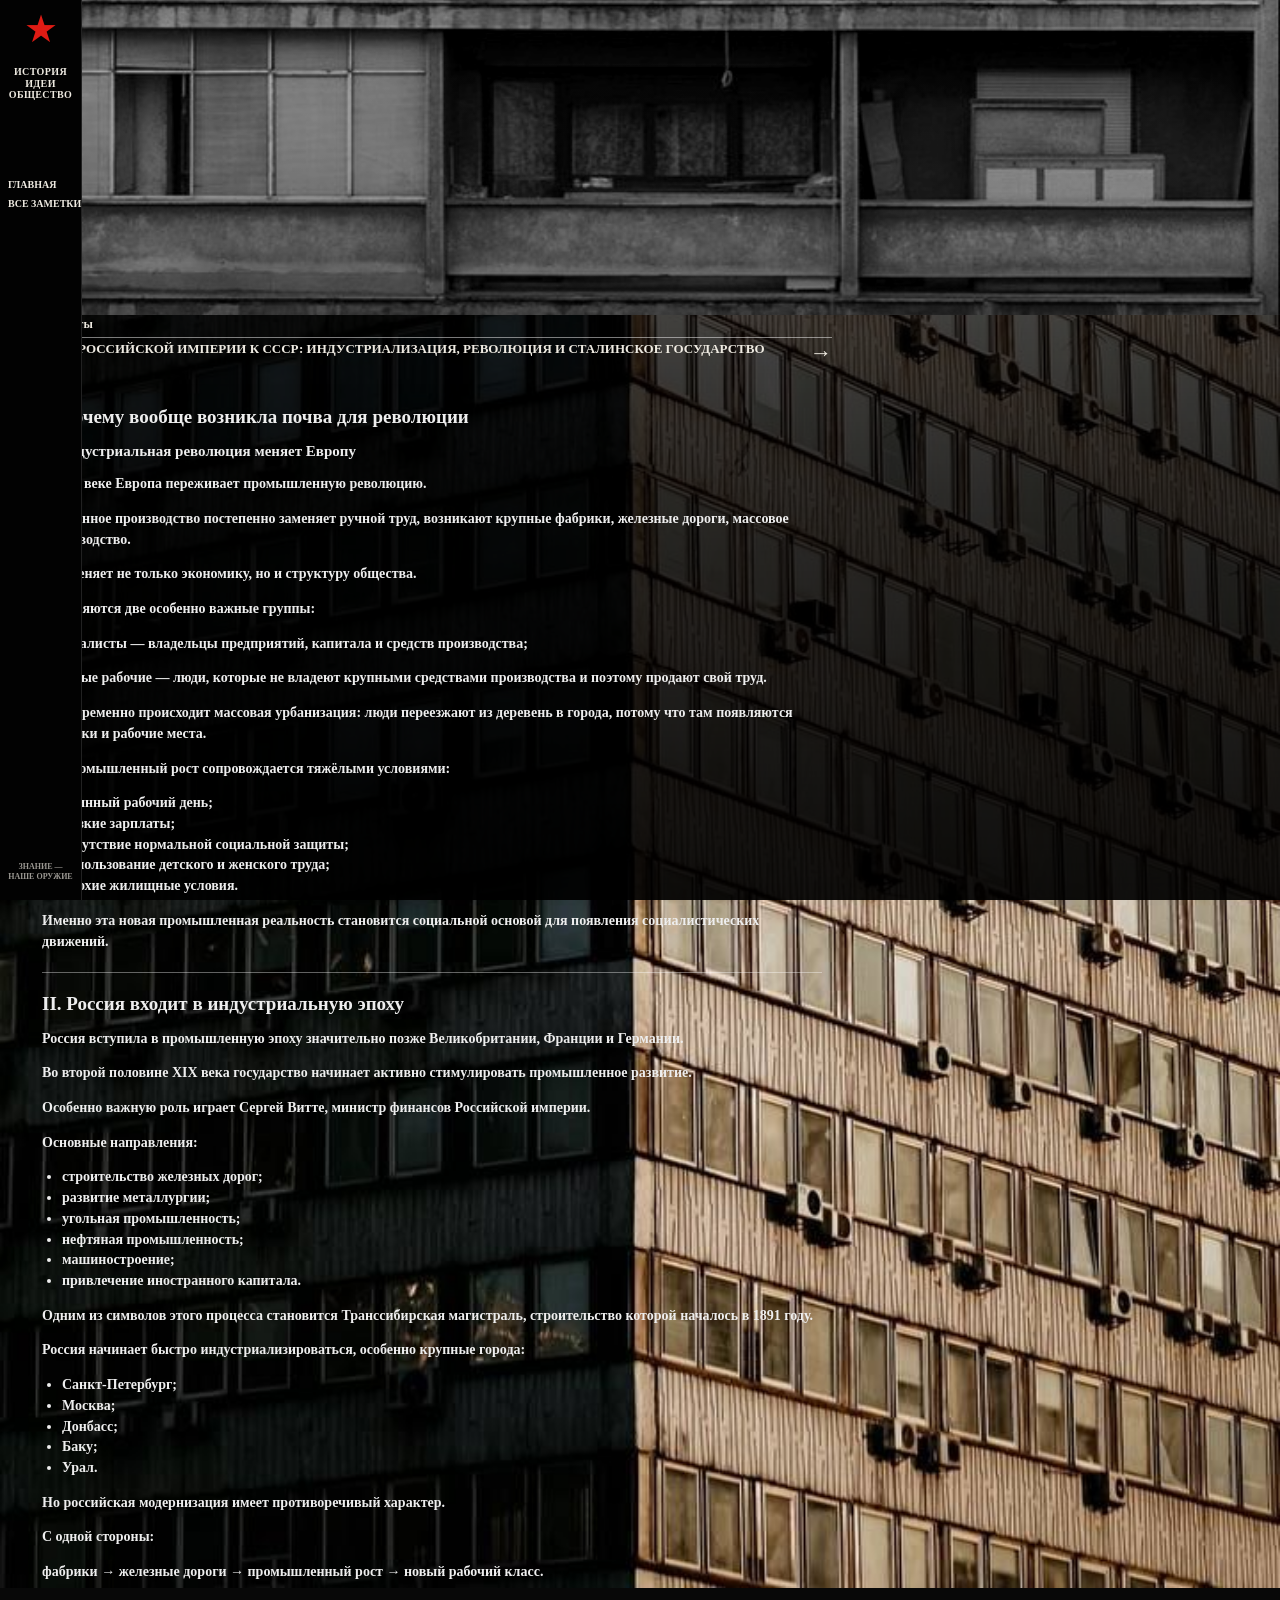
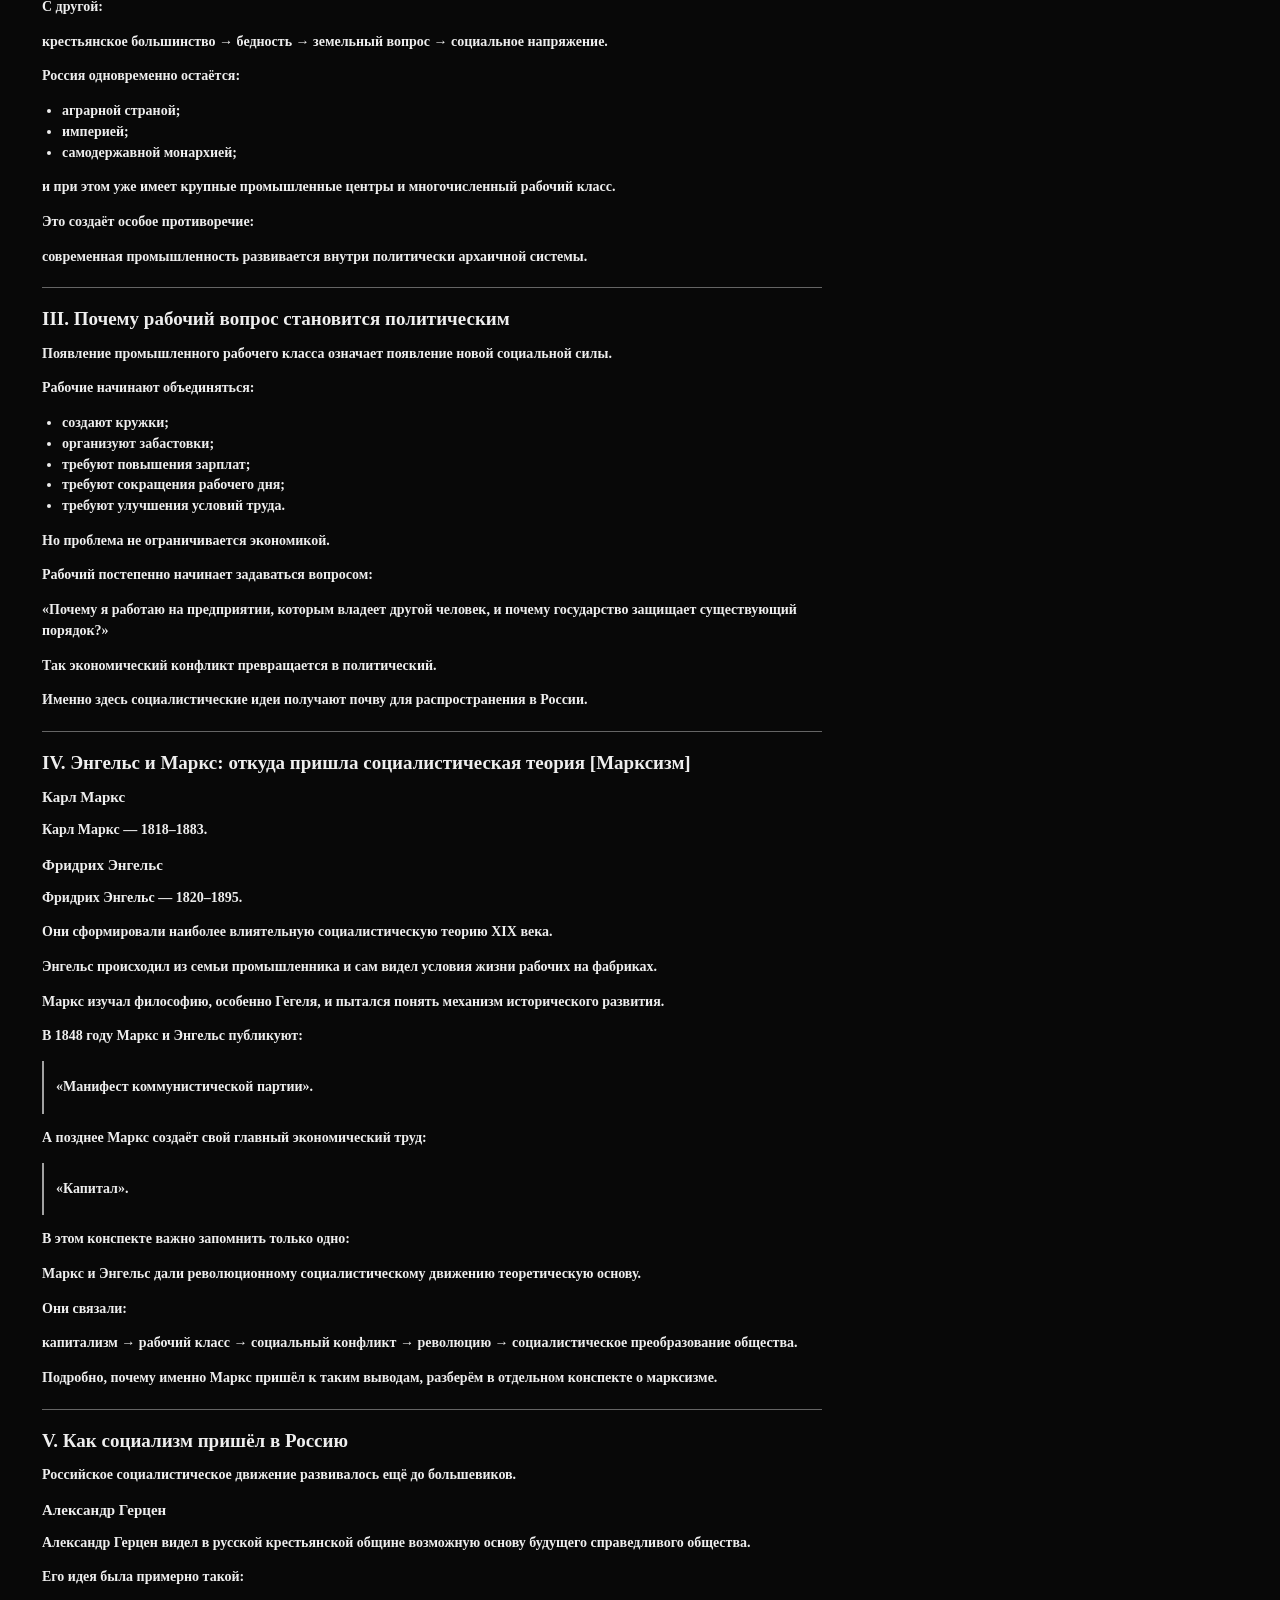
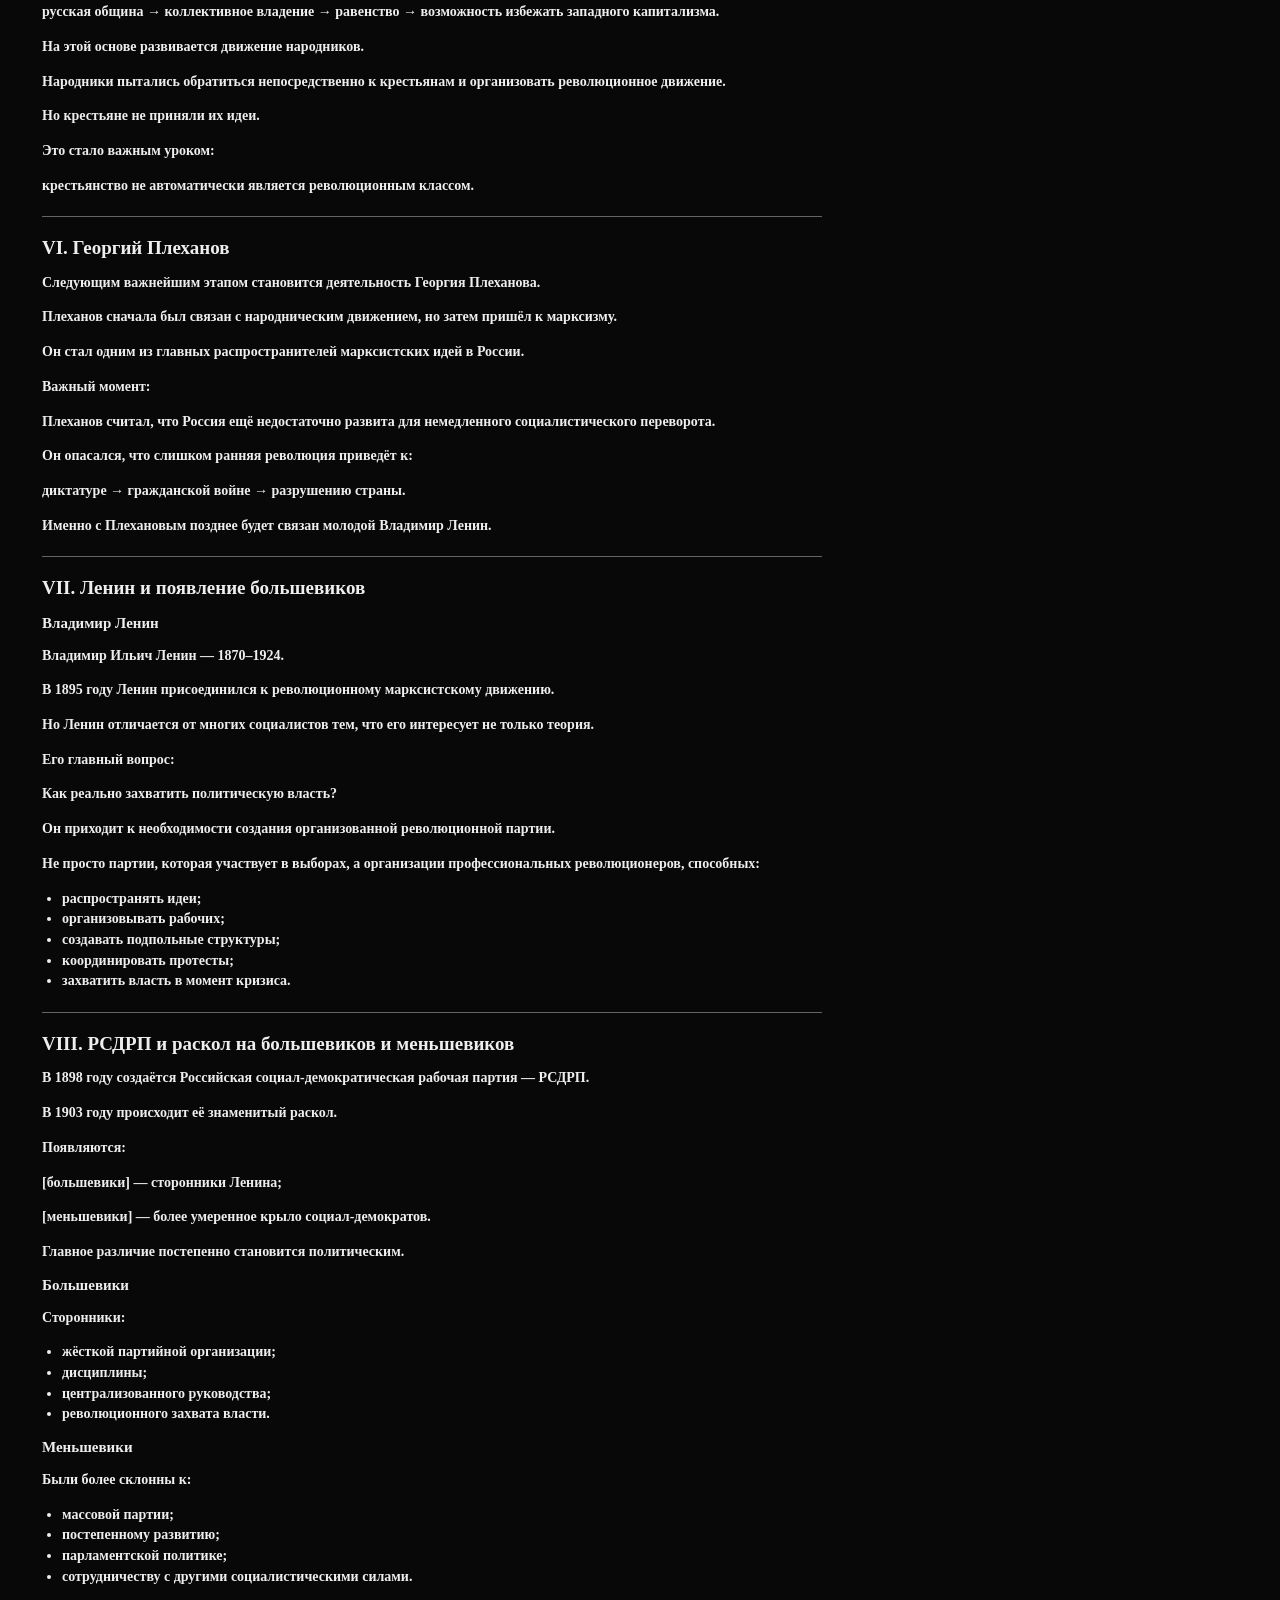
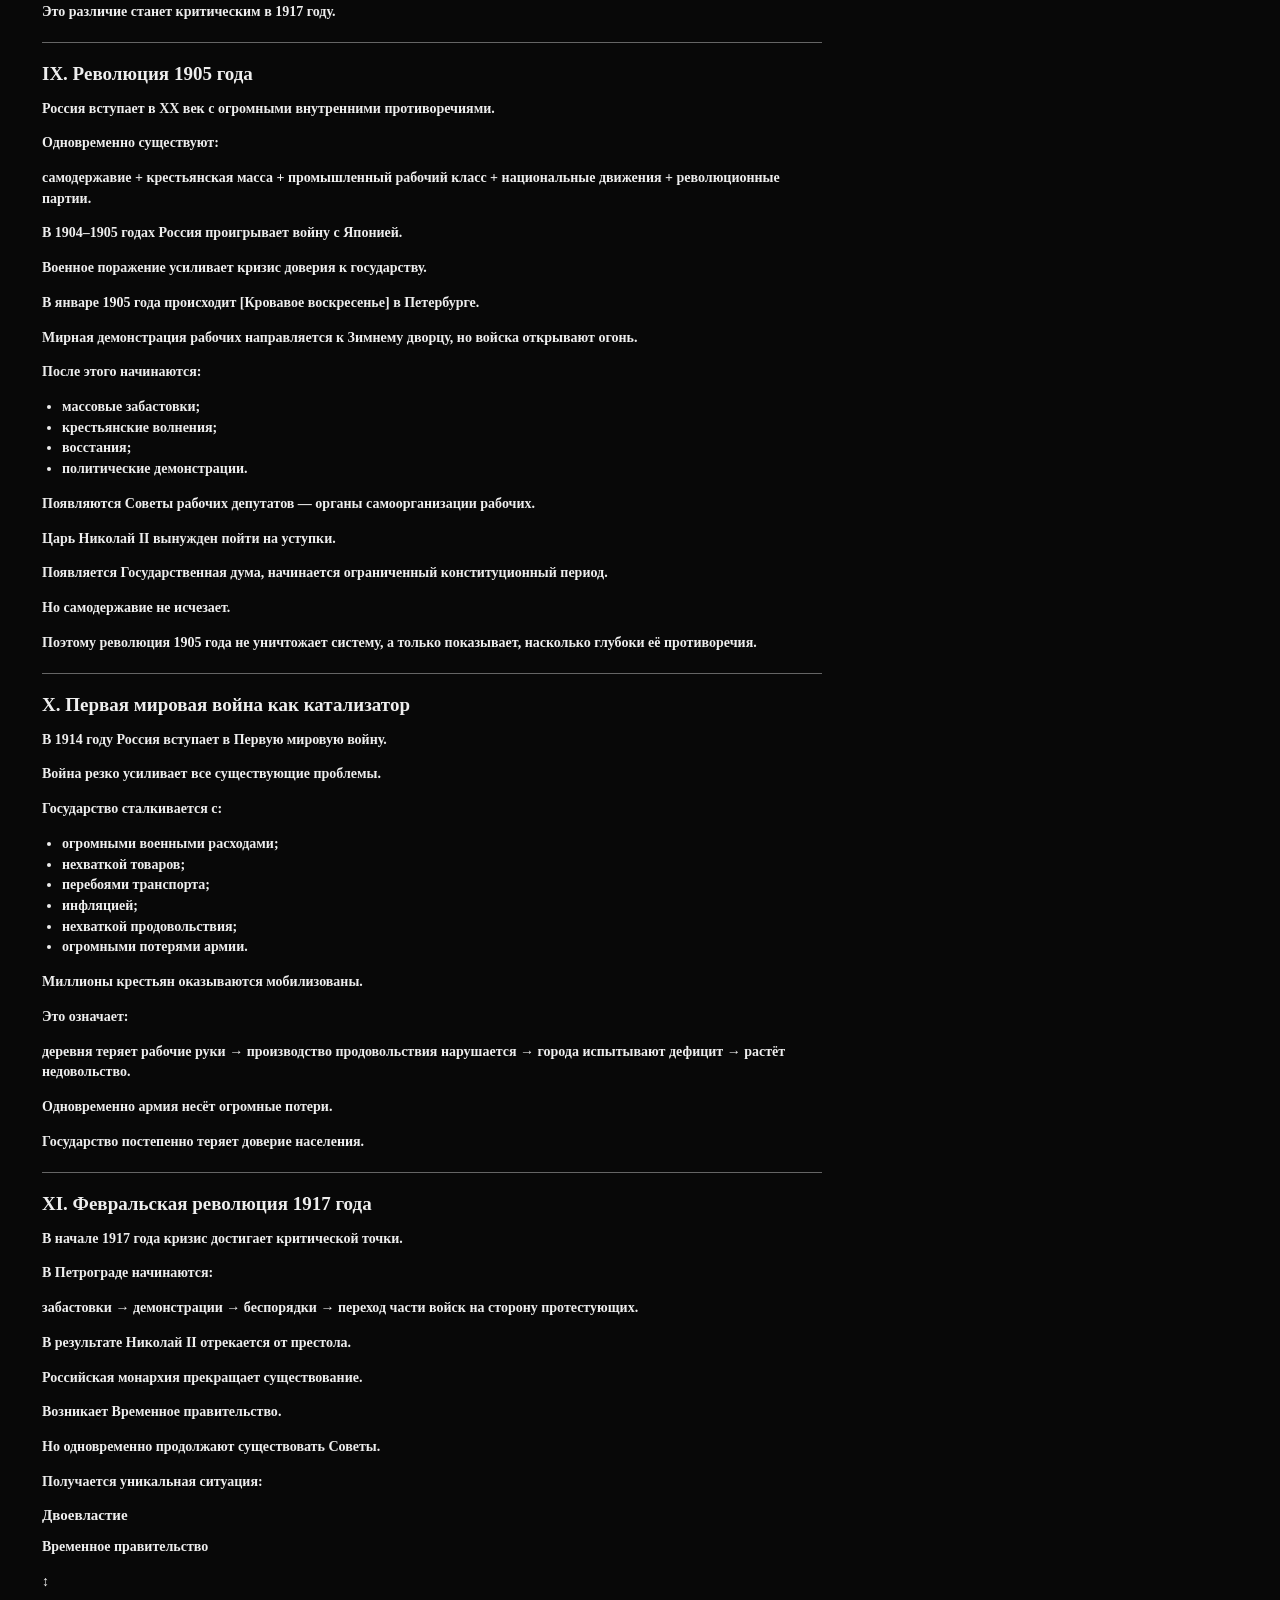
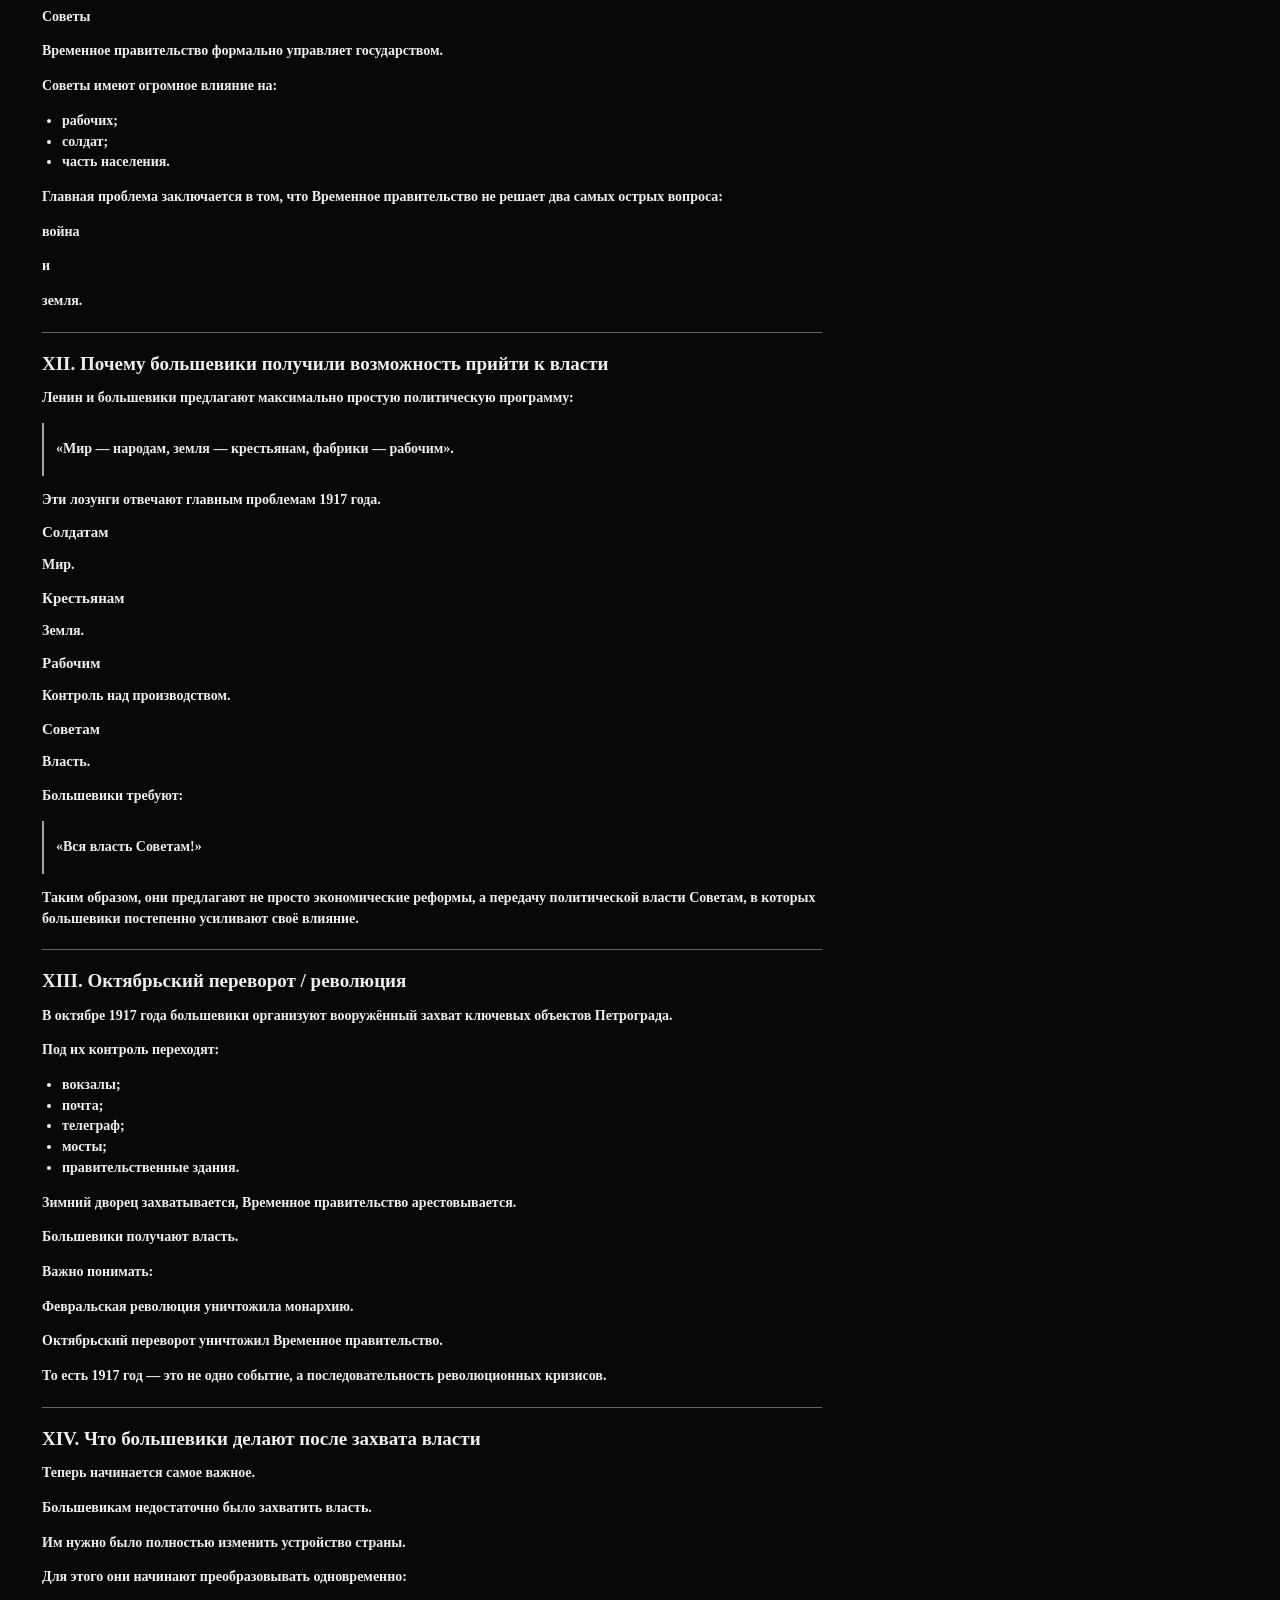
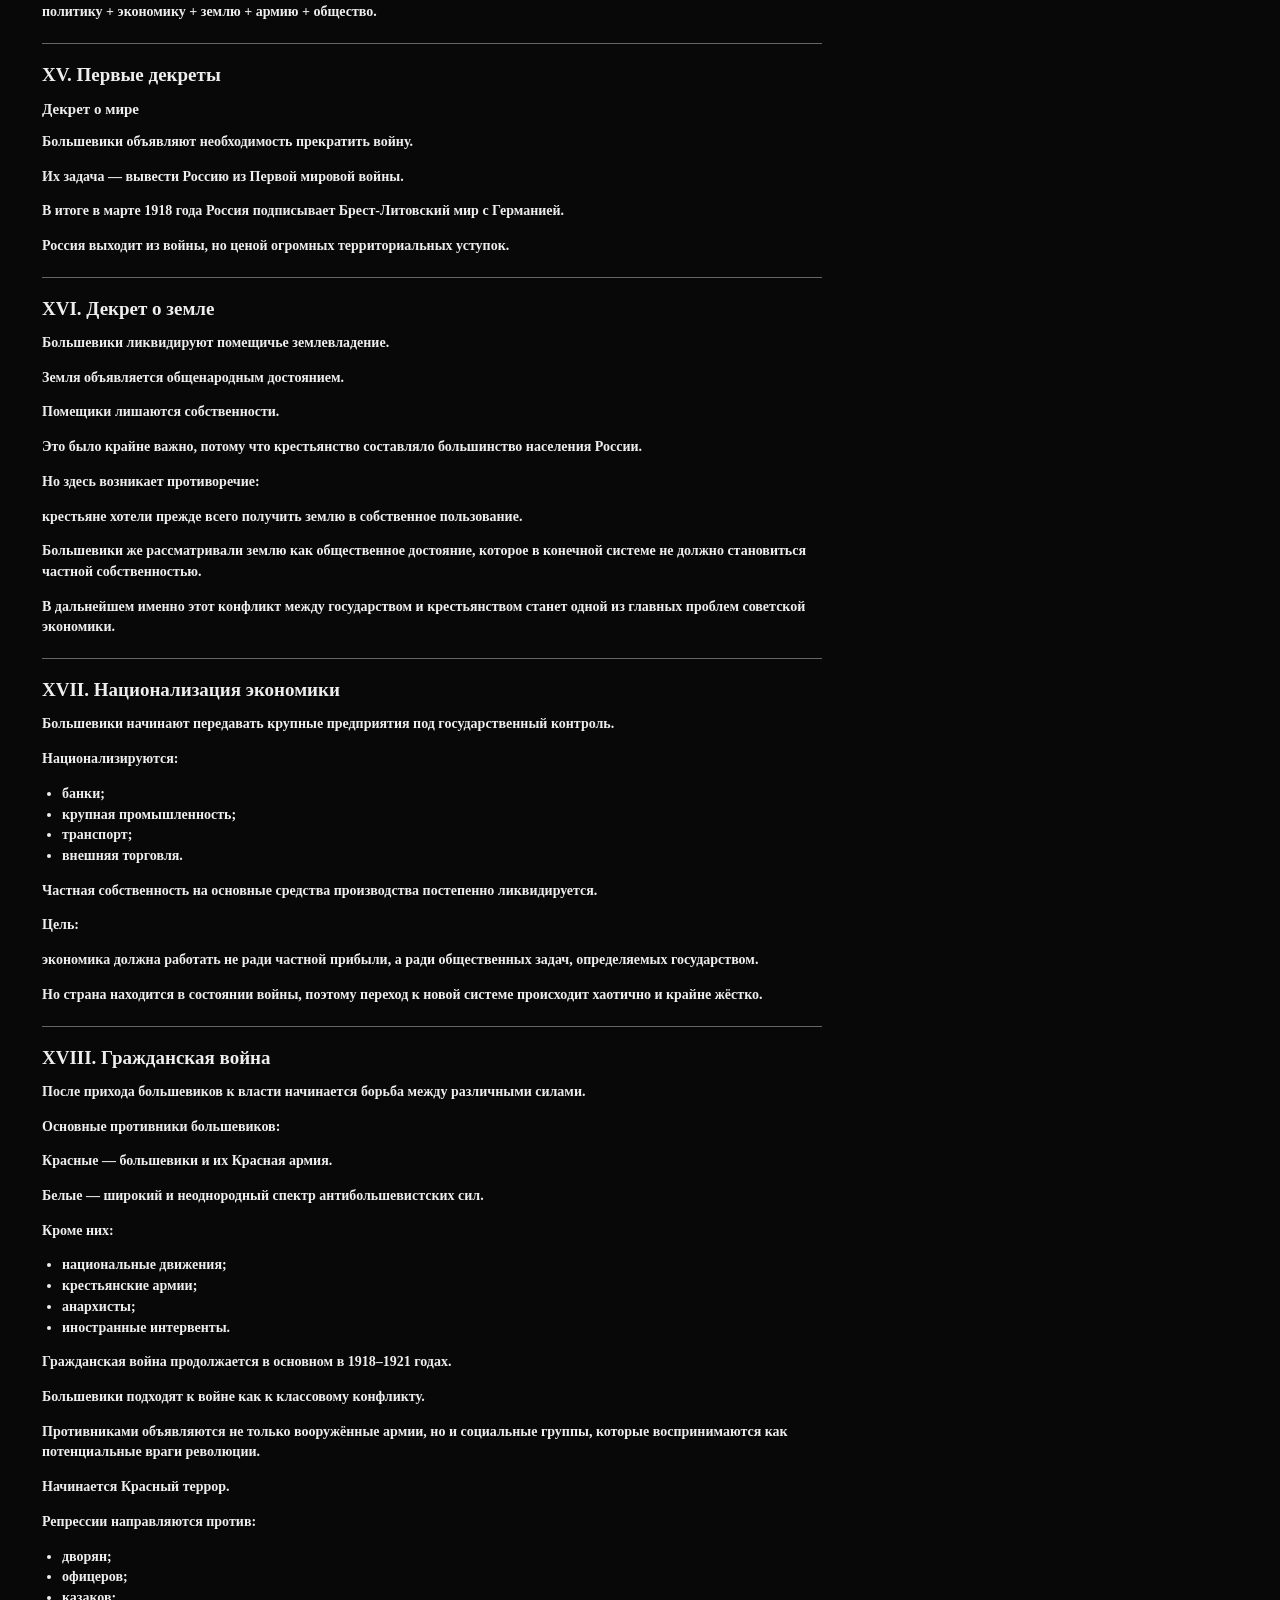
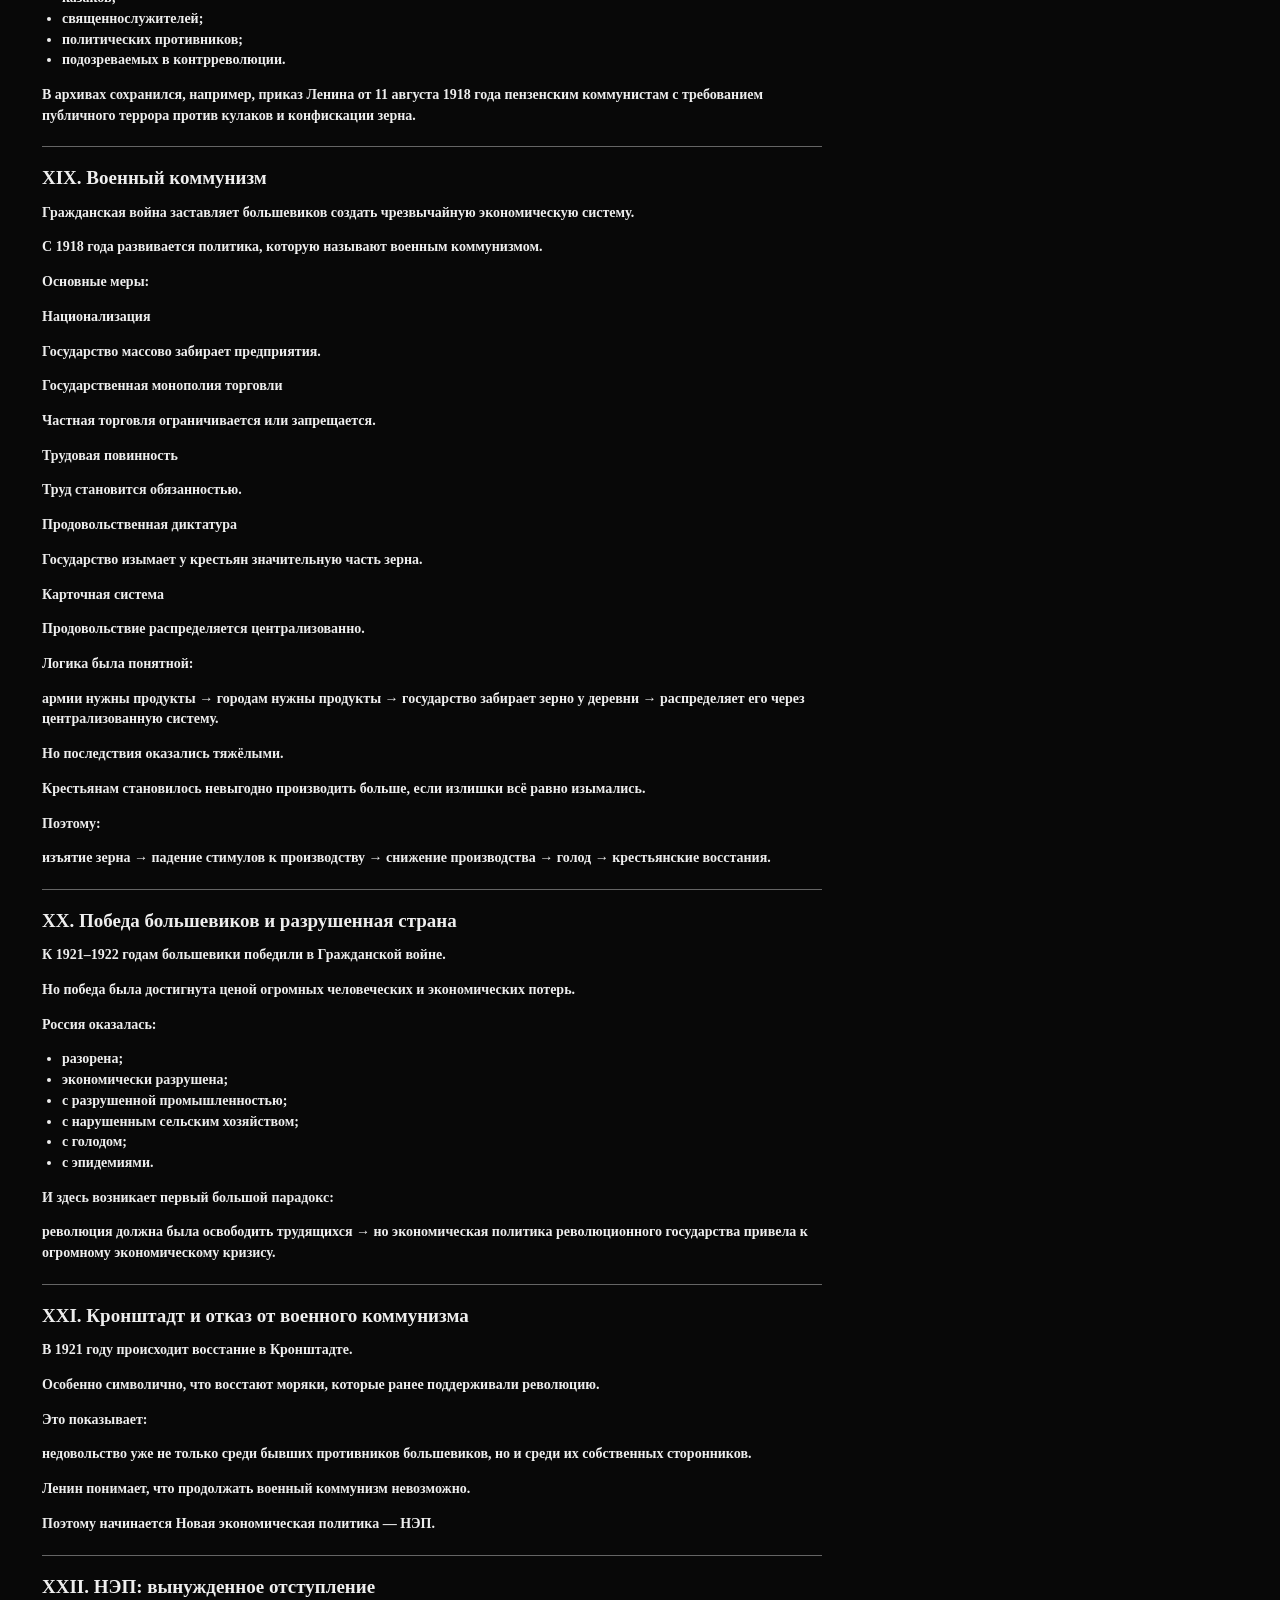
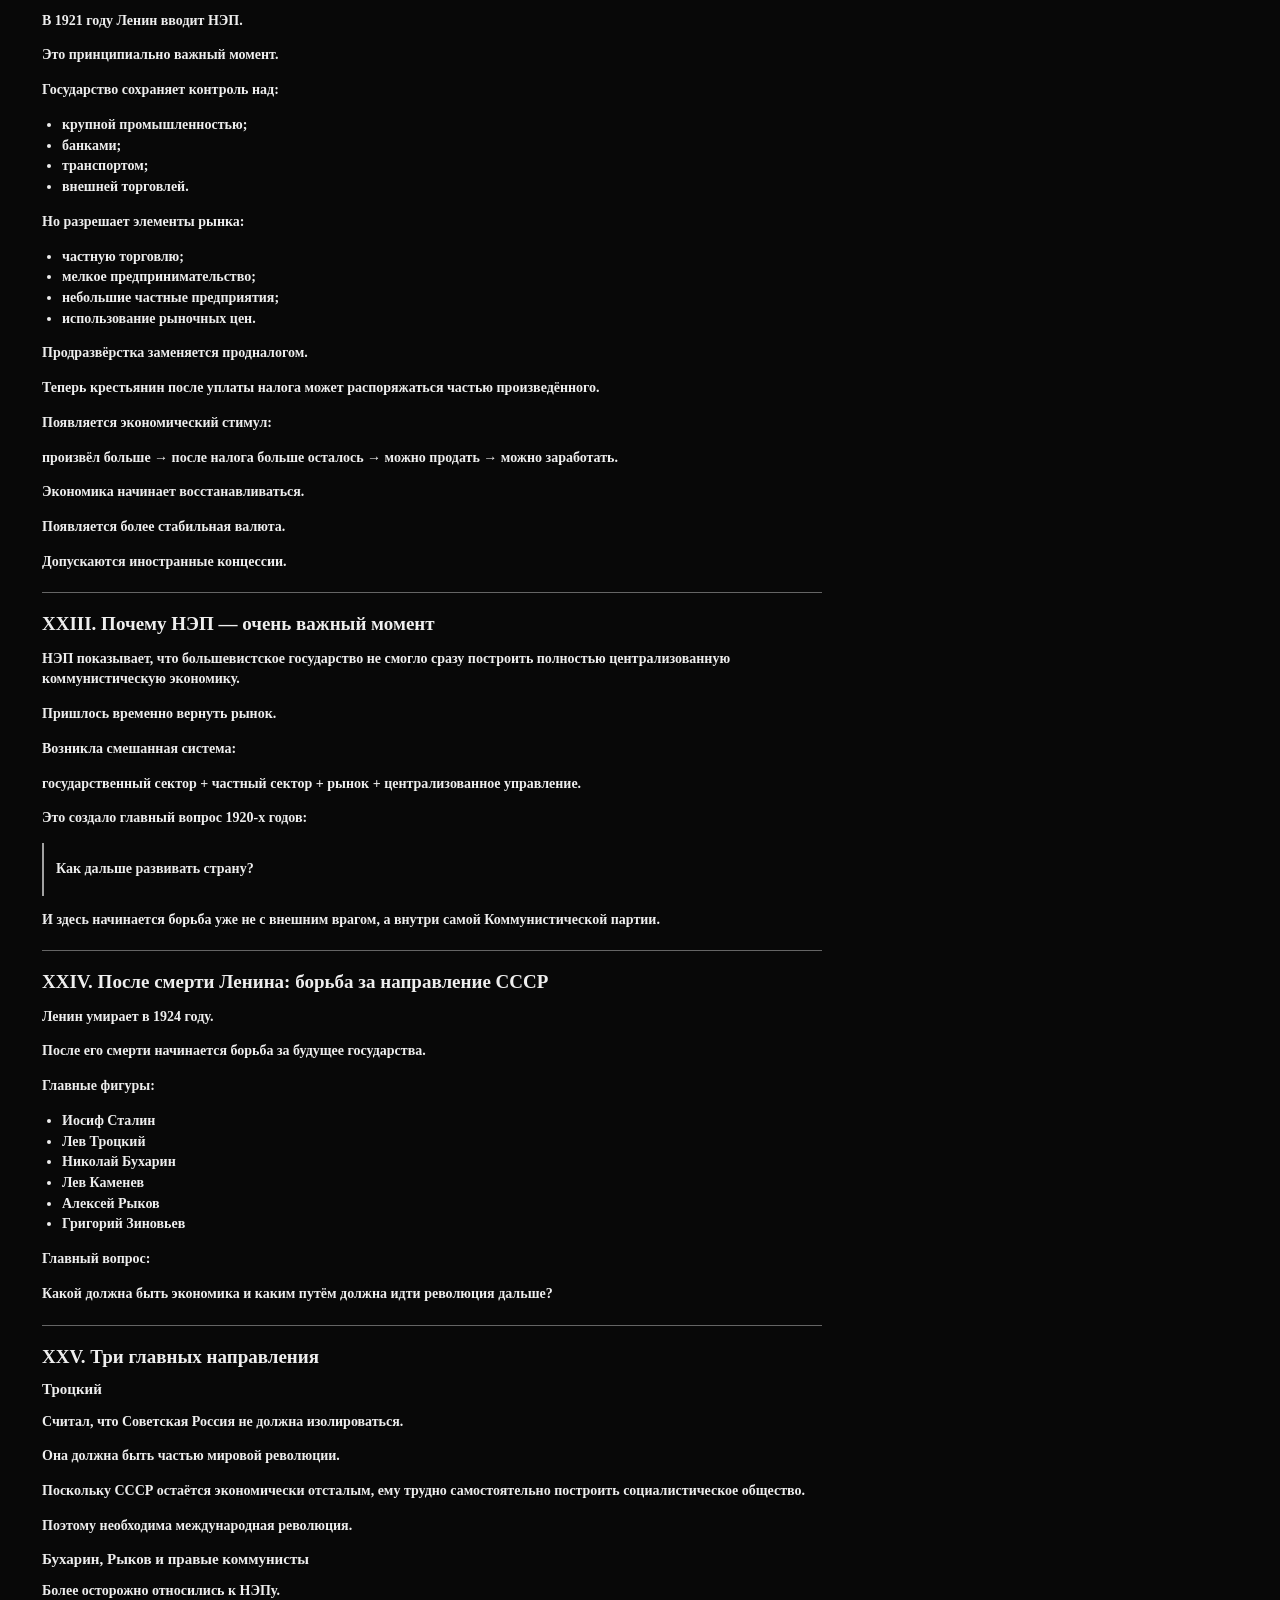
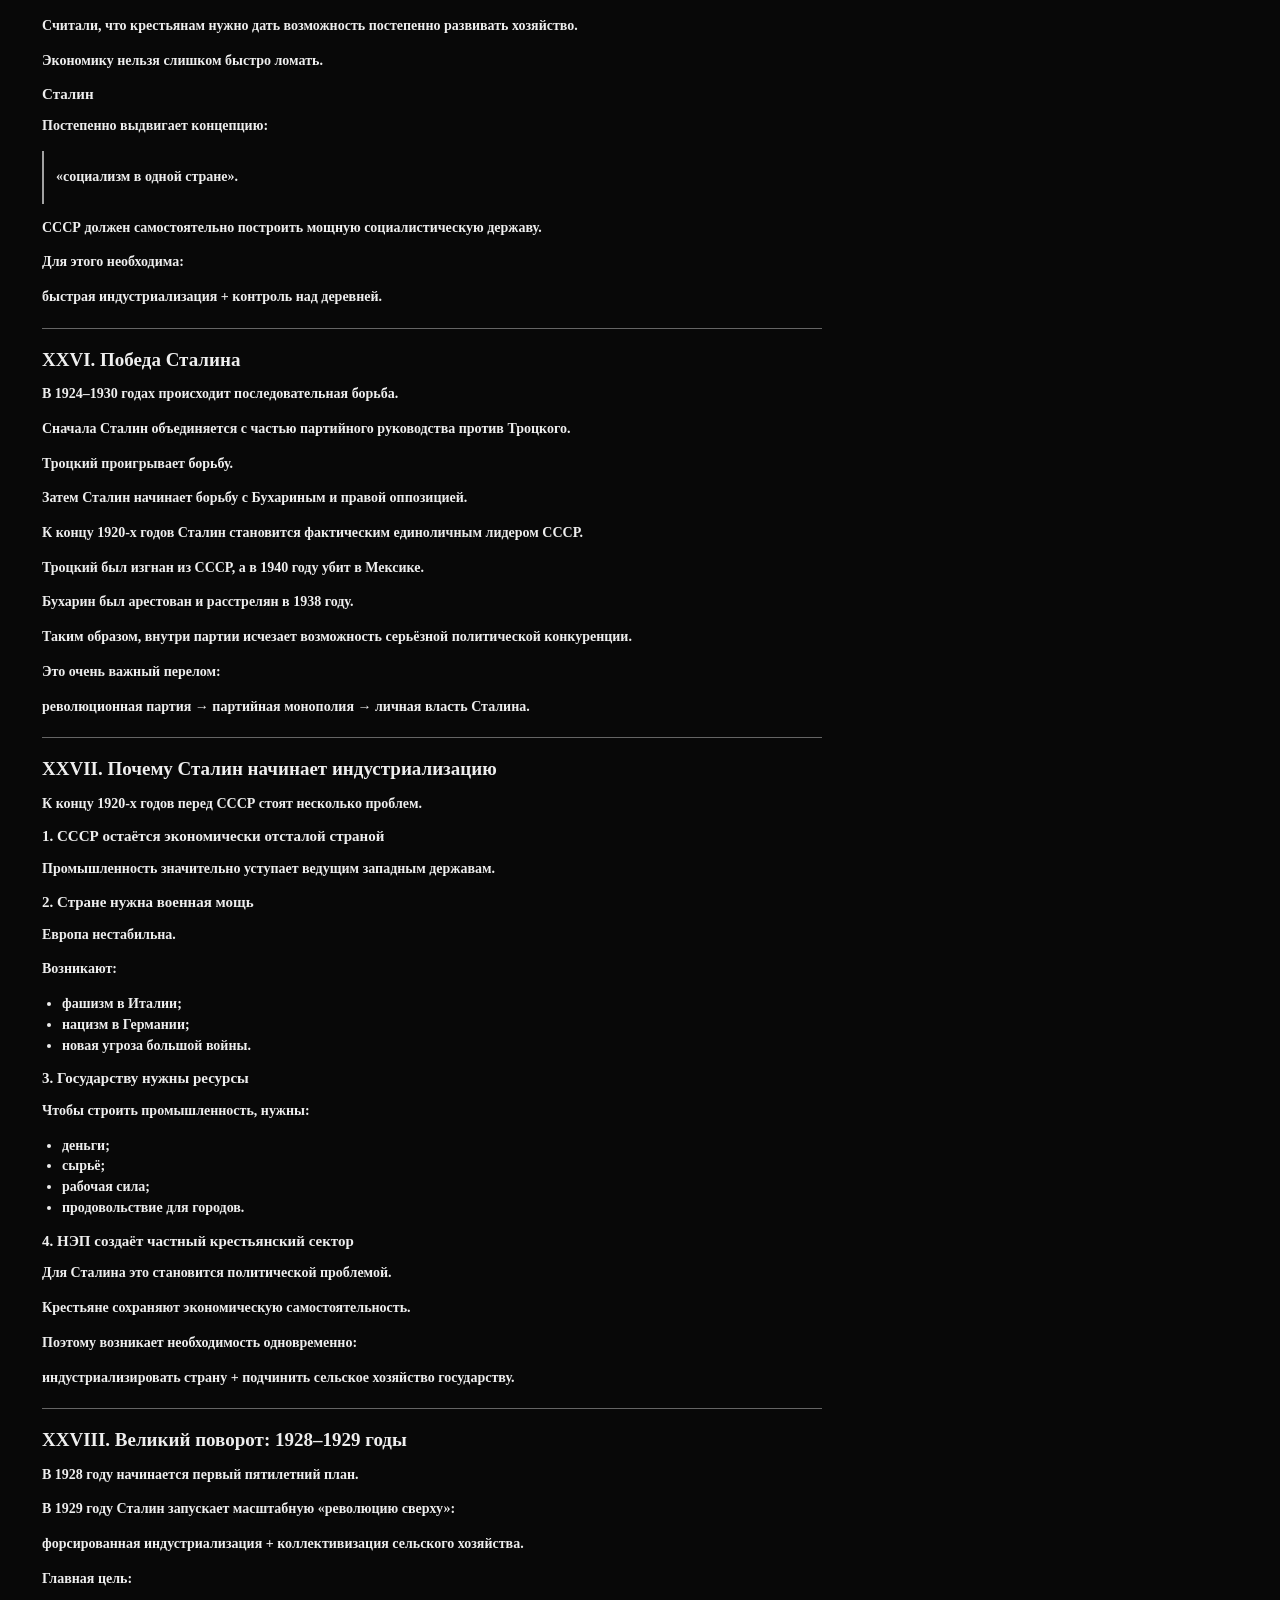
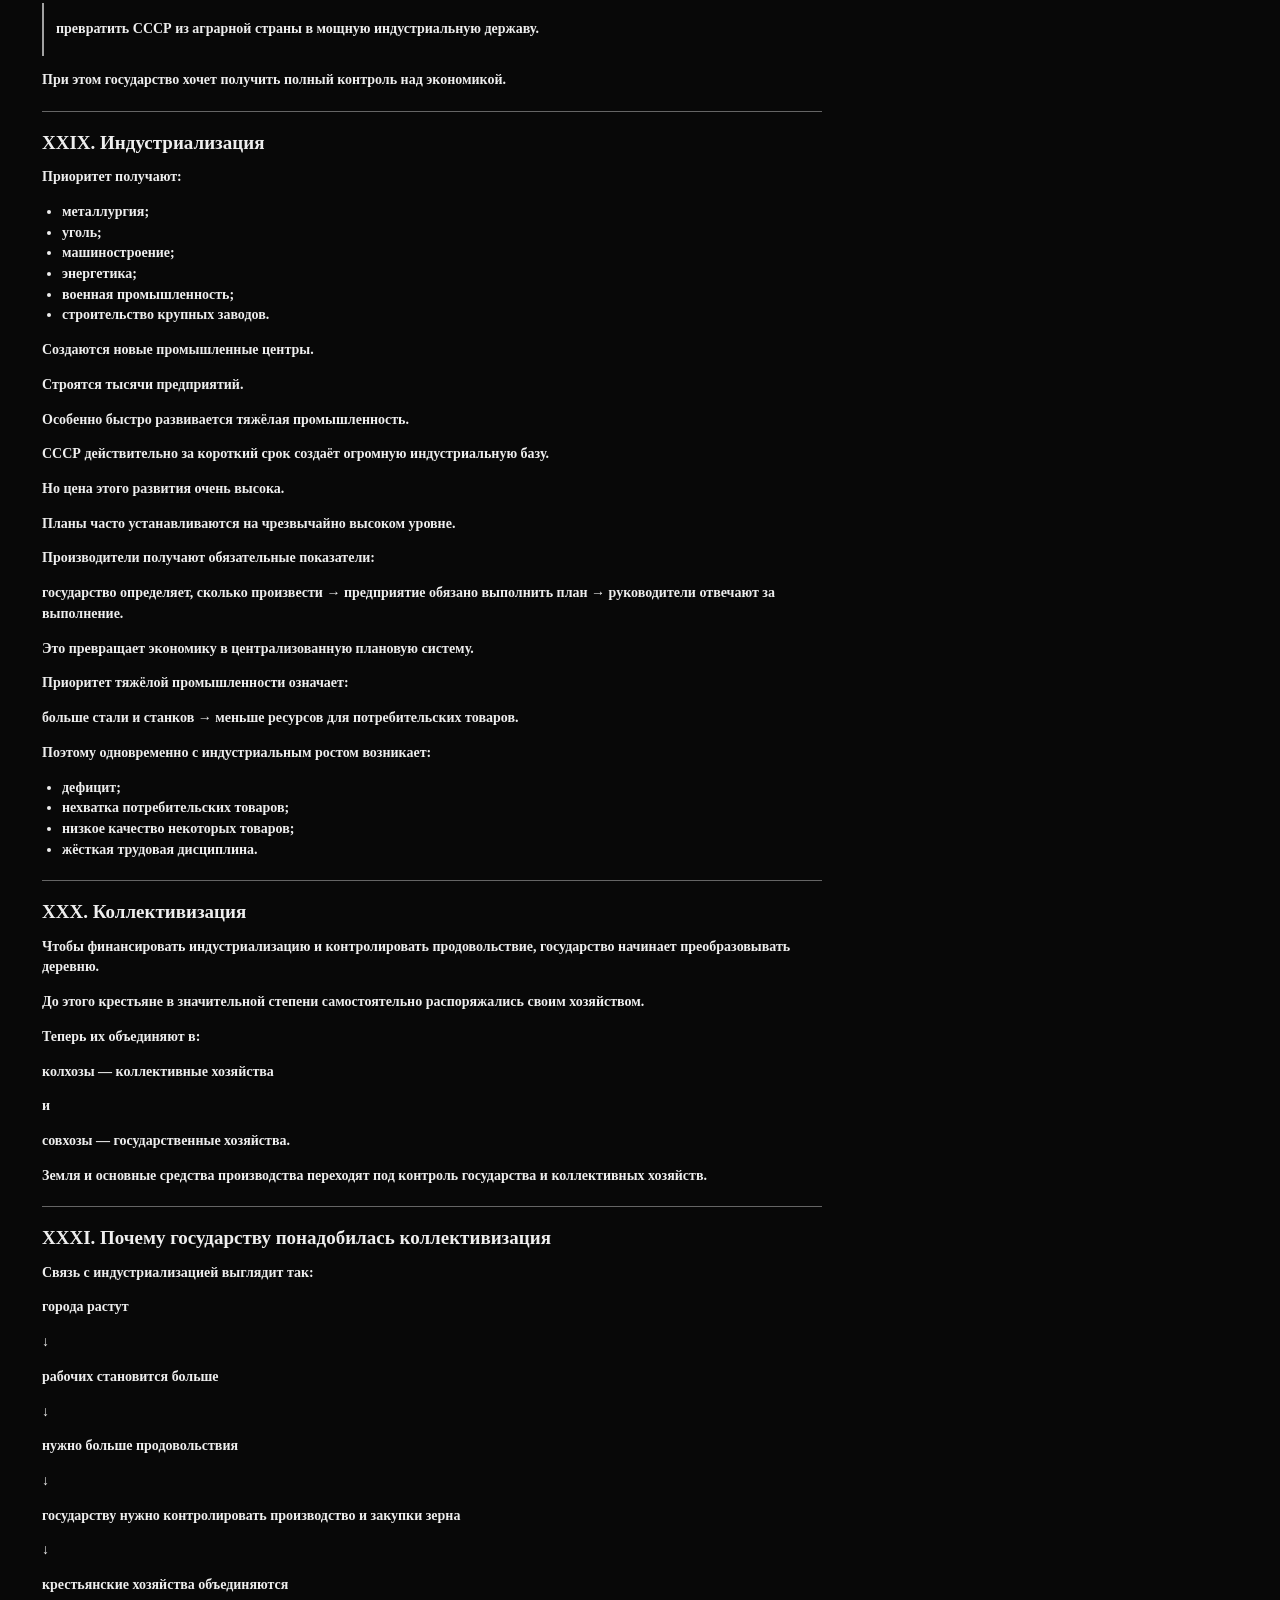
==== commit cb192d6a: "Add files via upload" ====
--- a/note-1.html
+++ b/note-1.html
@@ -18,7 +18,7 @@
 </nav>
 <div class="sidebar-bottom">ЗНАНИЕ —<br/>НАШЕ ОРУЖИЕ</div>
 </aside>
-<main class="note-page" style="--note-bg: url('note-1.jpg');">
+<main class="note-page" style="--note-bg: url('654147914661196883.jpg');">
 <header class="note-hero">
 <img alt="" src="note-1.jpg"/>
 <div class="hero-overlay"></div>
@@ -27,8 +27,17 @@
 <h1>От Российской империи к СССР: индустриализация, революция и сталинское государство</h1>
 </div>
 </header>
+<div class="feed-note-head">
+  <div class="feed-kicker">Конспекты</div>
+  <div class="feed-rule"></div>
+  <div class="feed-row">
+    <span class="feed-number">1.</span>
+    <span class="feed-title">ОТ РОССИЙСКОЙ ИМПЕРИИ К СССР: ИНДУСТРИАЛИЗАЦИЯ, РЕВОЛЮЦИЯ И СТАЛИНСКОЕ ГОСУДАРСТВО</span>
+    <span class="feed-arrow">→</span>
+  </div>
+</div>
+<a class="feed-back" href="notes.html">←</a>
 <article class="content">
-<h3>от индустриализации Российской империи до сталинского государства</h3>
 <h1>I. Почему вообще возникла почва для революции</h1>
 <h2>1. Индустриальная революция меняет Европу</h2>
 <p>В XIX веке Европа переживает <strong>промышленную революцию</strong>.</p>
--- a/style.css
+++ b/style.css
@@ -259,3 +259,78 @@
  .site-shell .sidebar{width:70px}.site-shell .sidebar nav{margin-top:62px}.brand{font-size:8px}.sidebar-bottom{font-size:7px}
  .note-page{margin-left:70px}.note-page:before,.note-page:after{left:70px}.note-hero{height:38vh;min-height:230px}.hero-title{left:16px;right:14px;bottom:18px}.hero-title h1{font-size:30px}.content{width:calc(100% - 28px);margin-left:14px;padding:18px 16px 30px}.content p,.content li{font-size:14px}.content h1{font-size:23px}.content h2{font-size:19px}.content h3{font-size:17px}.site-shell footer{margin-left:14px}
 }
+
+
+/* NOTE FEED LOOK — matches the reference: photo first, then a compact note header and text over the background */
+.note-page{
+  margin-left:0;
+  min-height:100vh;
+  background:#080808 var(--note-bg) center/cover fixed no-repeat;
+}
+.note-page:before{inset:0;background:rgba(0,0,0,.48)}
+.note-page:after{inset:0;background:linear-gradient(180deg,rgba(0,0,0,.10),rgba(0,0,0,.62) 55%,rgba(0,0,0,.86) 100%)}
+.note-page .sidebar{display:none}
+.note-hero{
+  height:35vh;
+  min-height:245px;
+  max-height:none;
+  border-bottom:0;
+}
+.note-hero img{
+  filter:grayscale(100%) contrast(1.08) brightness(.72);
+}
+.note-hero .hero-overlay{background:linear-gradient(180deg,rgba(0,0,0,.02),rgba(0,0,0,.18) 75%,rgba(0,0,0,.38))}
+.note-hero .hero-title{display:none}
+.feed-note-head{
+  position:relative;z-index:3;
+  width:min(800px,calc(100% - 64px));
+  margin-left:32px;
+  padding-top:3px;
+}
+.feed-kicker{
+  color:var(--white);
+  font:700 12px/1 Georgia,"Times New Roman",serif;
+}
+.feed-rule{height:1px;background:rgba(255,255,255,.48);margin:7px 0 4px}
+.feed-row{
+  display:grid;
+  grid-template-columns:24px minmax(0,1fr) 26px;
+  gap:0;
+  align-items:start;
+  min-height:54px;
+}
+.feed-number{color:var(--red);font:400 20px/1 Georgia,serif;padding-top:2px}
+.feed-title{color:var(--white);font:700 13px/1.05 Georgia,"Times New Roman",serif;text-transform:uppercase}
+.feed-arrow{color:var(--white);font:22px/1 Georgia,serif;text-align:right}
+.content{
+  width:min(800px,calc(100% - 64px));
+  margin:0 0 80px 32px;
+  padding:10px 10px 38px;
+  background:transparent;
+  border-left:0;
+  color:#eee;
+  font:700 14px/1.48 Georgia,"Times New Roman",serif;
+}
+.content h1,.content h2,.content h3{line-height:1.12}
+.content h1{font-size:19px;margin:18px 0 10px}.content h1:first-child{margin-top:0}
+.content h2{font-size:15px;margin:16px 0 8px}.content h3{font-size:15px;margin:14px 0 8px}
+.content p,.content li{font-size:14px;line-height:1.48}
+.content ul{padding-left:20px}
+.content blockquote{border-left:2px solid rgba(255,255,255,.62);margin:14px 0;padding:2px 12px}
+.content hr{border:0;border-top:1px solid rgba(255,255,255,.38);margin:20px 0}
+.site-shell footer{margin-left:32px}
+@media(max-width:800px){
+ .note-page{margin-left:0}.note-page:before,.note-page:after{left:0}
+ .note-hero{height:34vh;min-height:220px}
+ .feed-note-head{width:calc(100% - 32px);margin-left:16px}
+ .feed-title{font-size:12px}.feed-row{grid-template-columns:22px minmax(0,1fr) 22px}
+ .content{width:calc(100% - 32px);margin-left:16px;padding:8px 0 28px}
+ .content p,.content li{font-size:13px}.content h1{font-size:18px}.content h2{font-size:15px}.content h3{font-size:14px}
+ .site-shell footer{margin-left:16px}
+}
+
+.feed-back{
+  position:absolute;z-index:4;left:7px;top:calc(35vh + 66px);
+  font:24px/1 Georgia,"Times New Roman",serif;color:var(--white);
+}
+@media(max-width:800px){.feed-back{top:calc(34vh + 62px);left:5px;font-size:21px}}
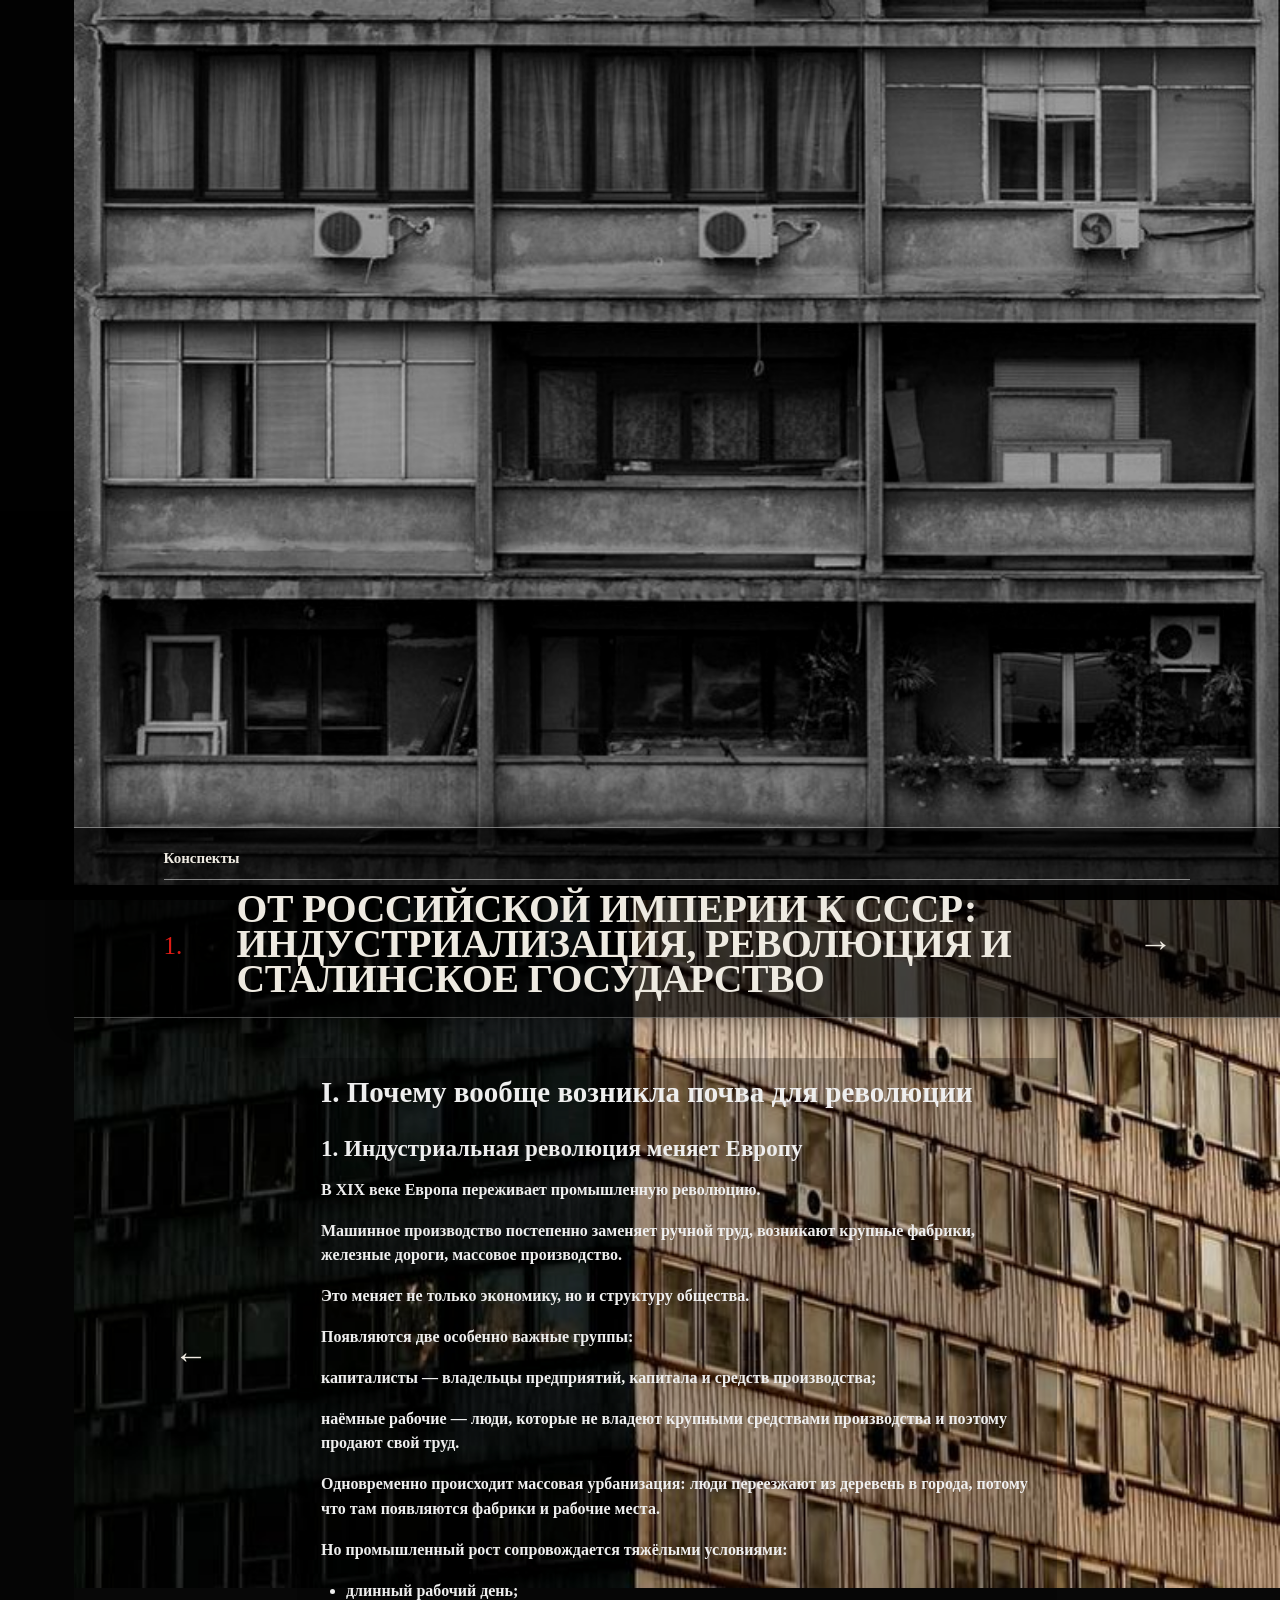
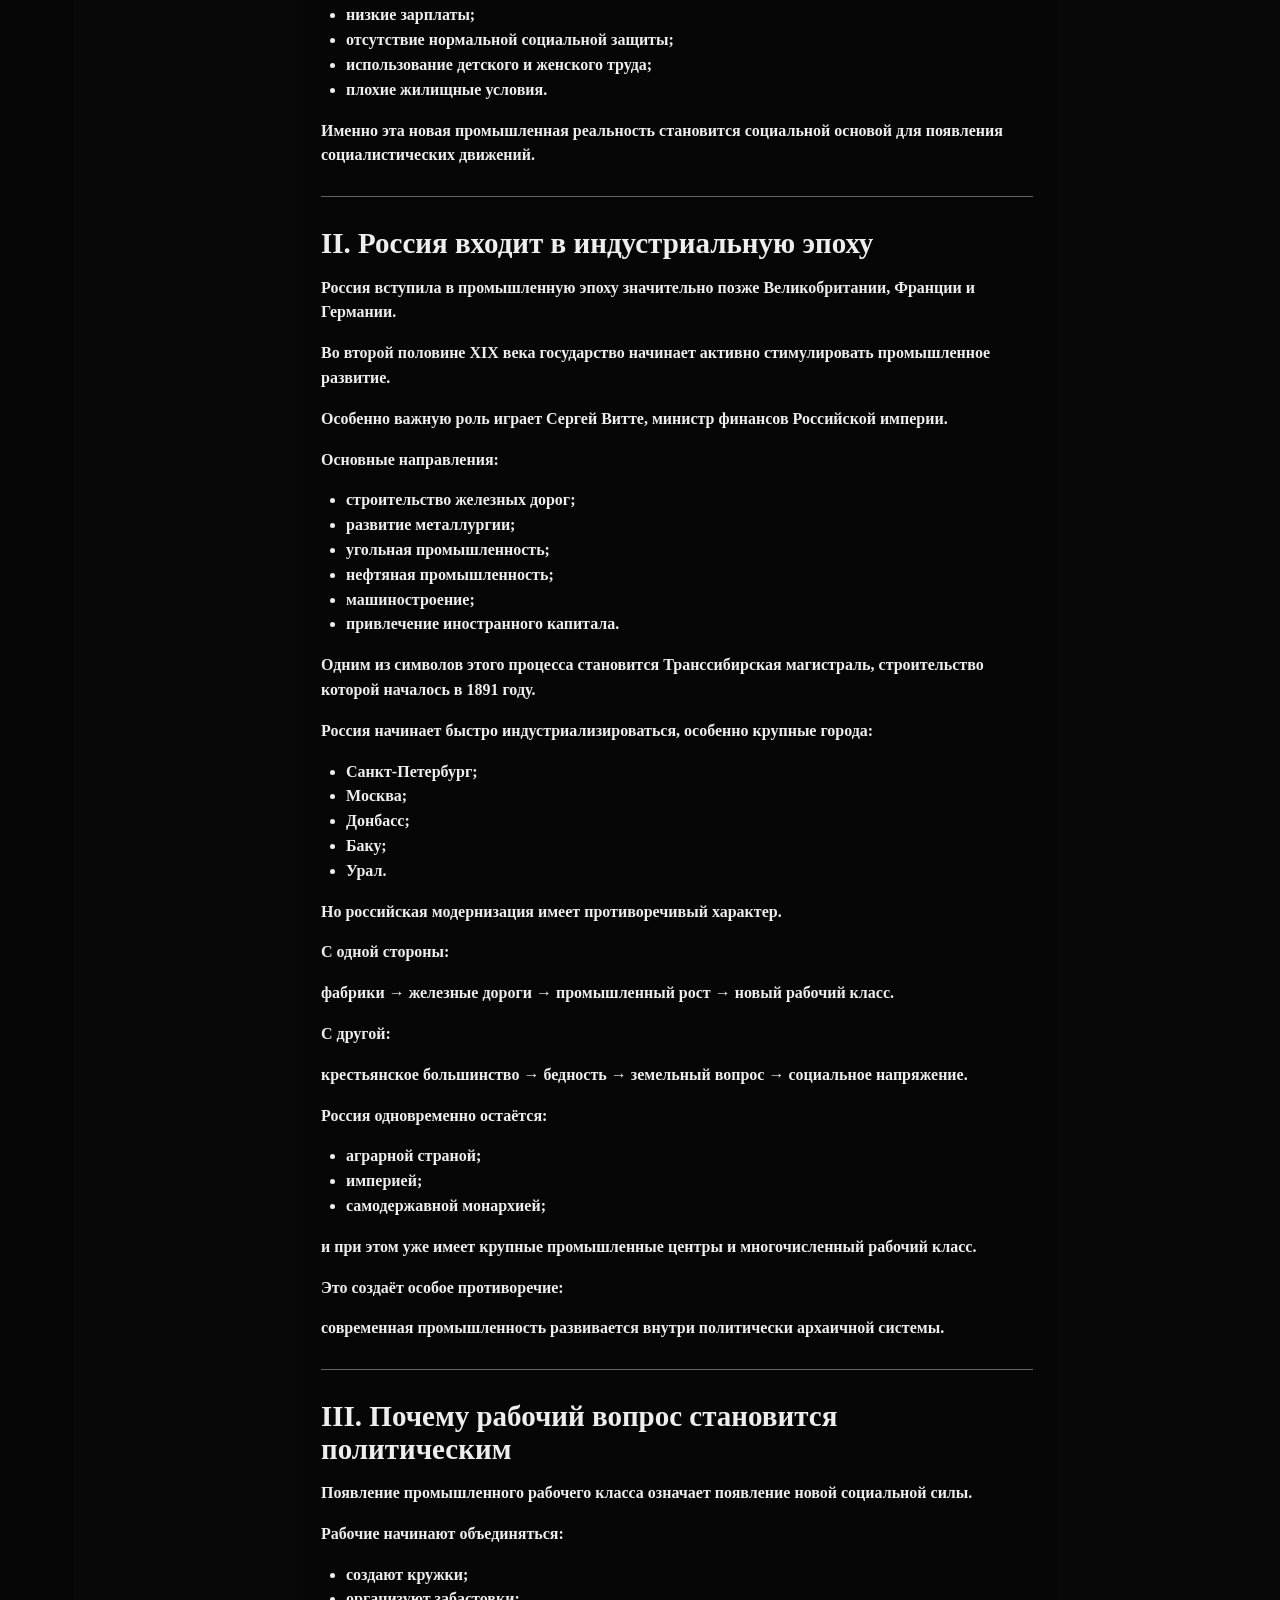
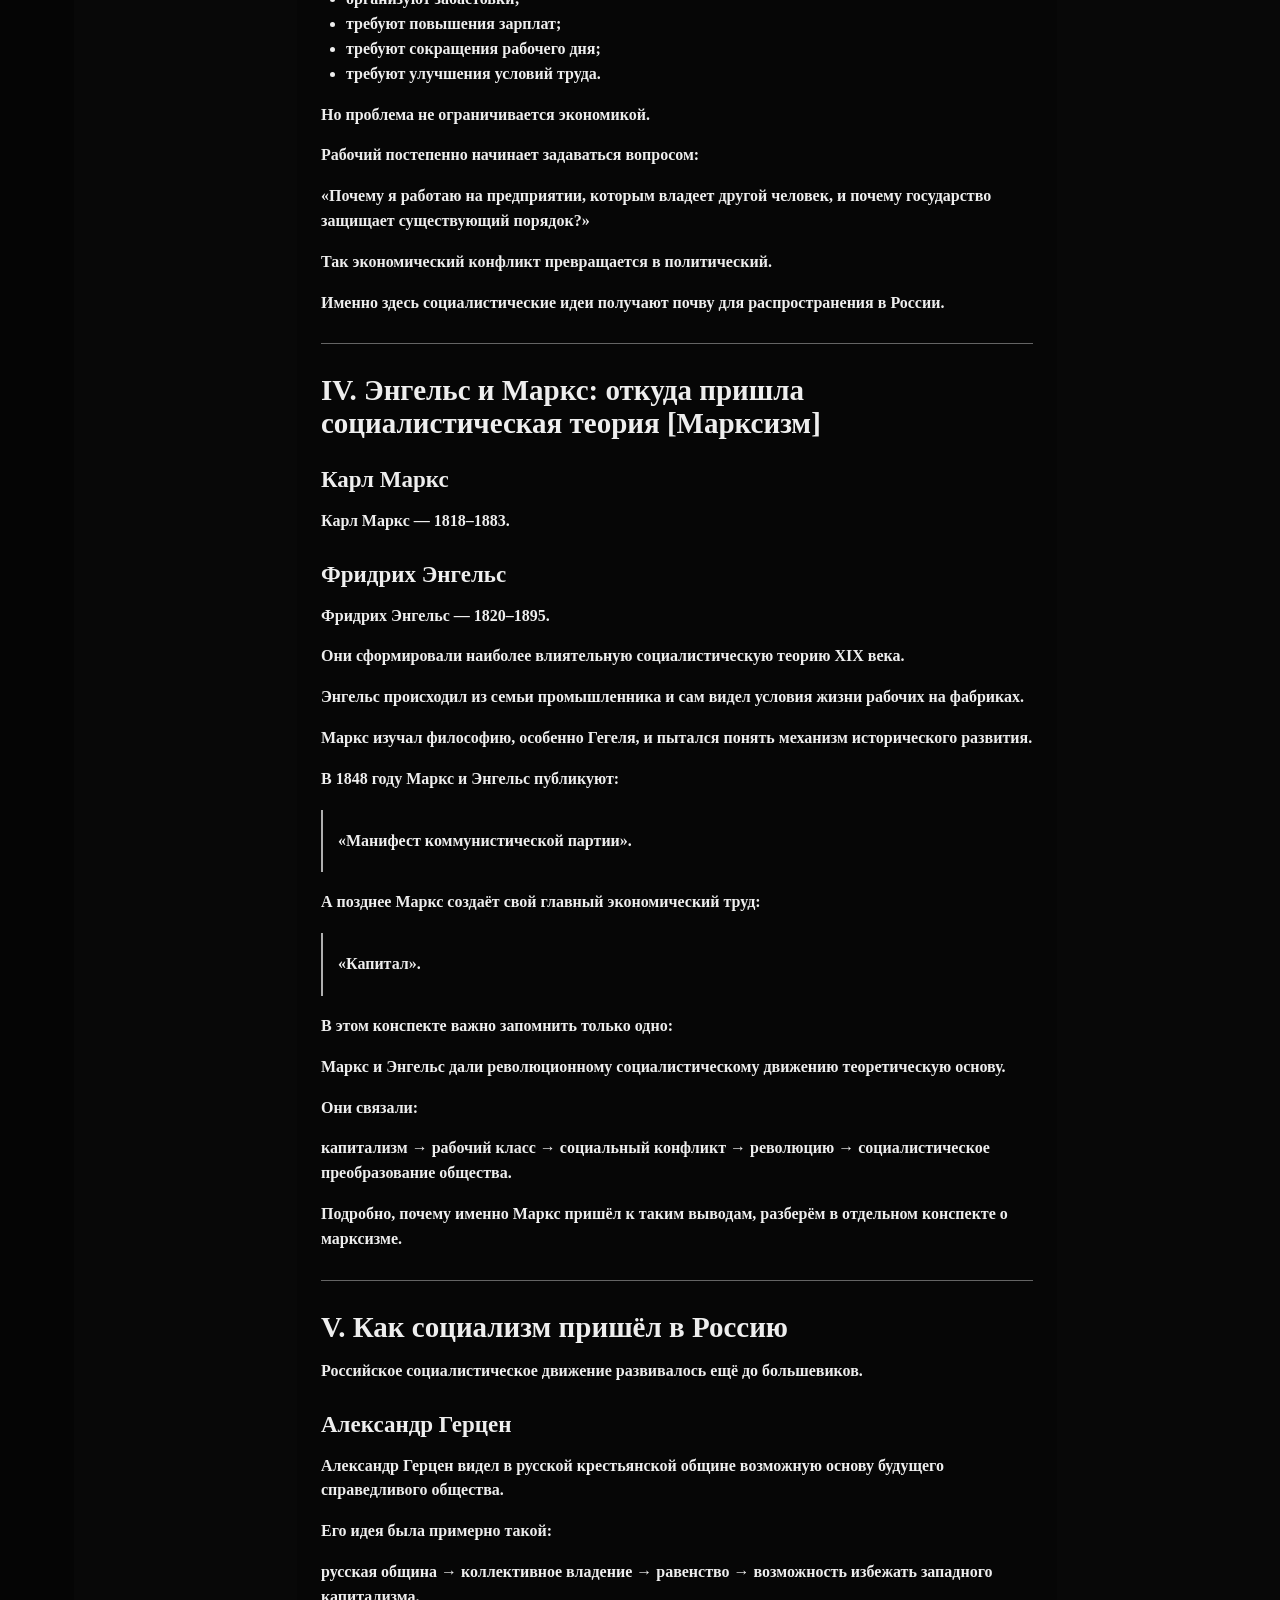
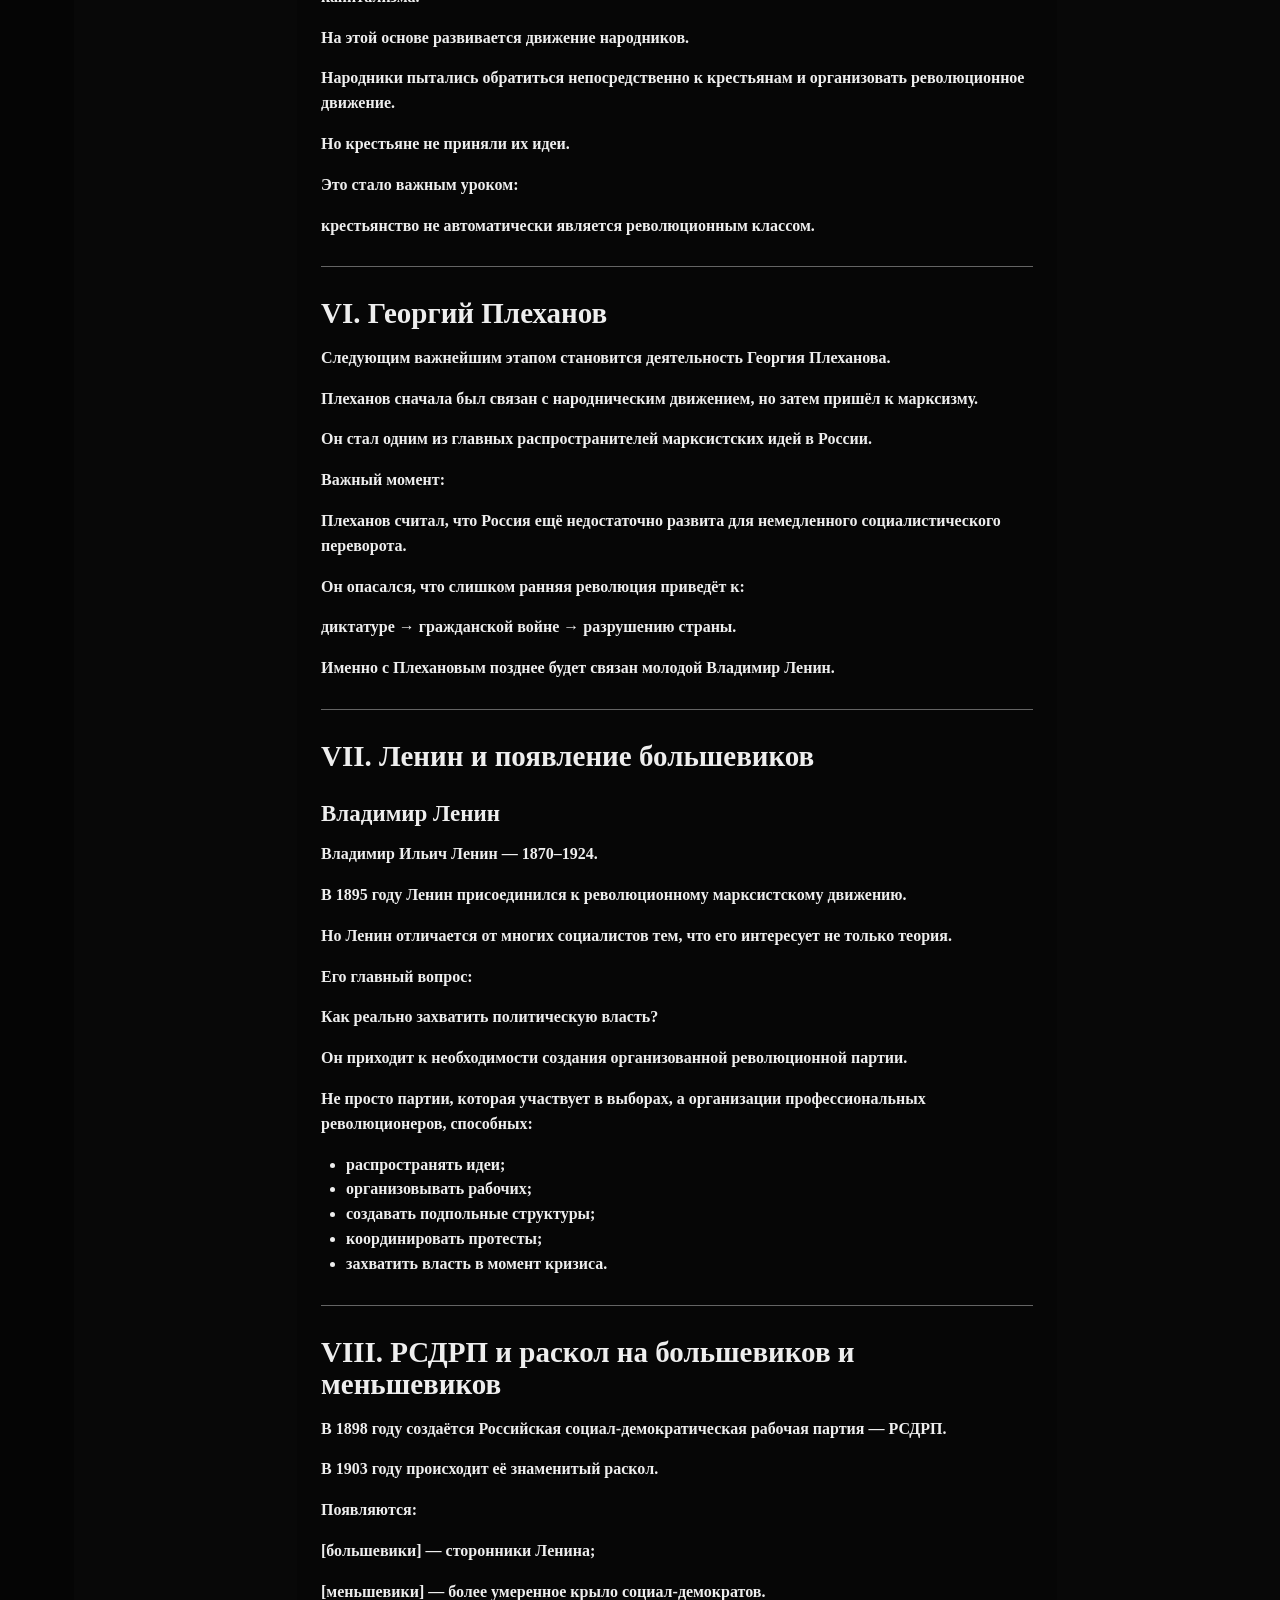
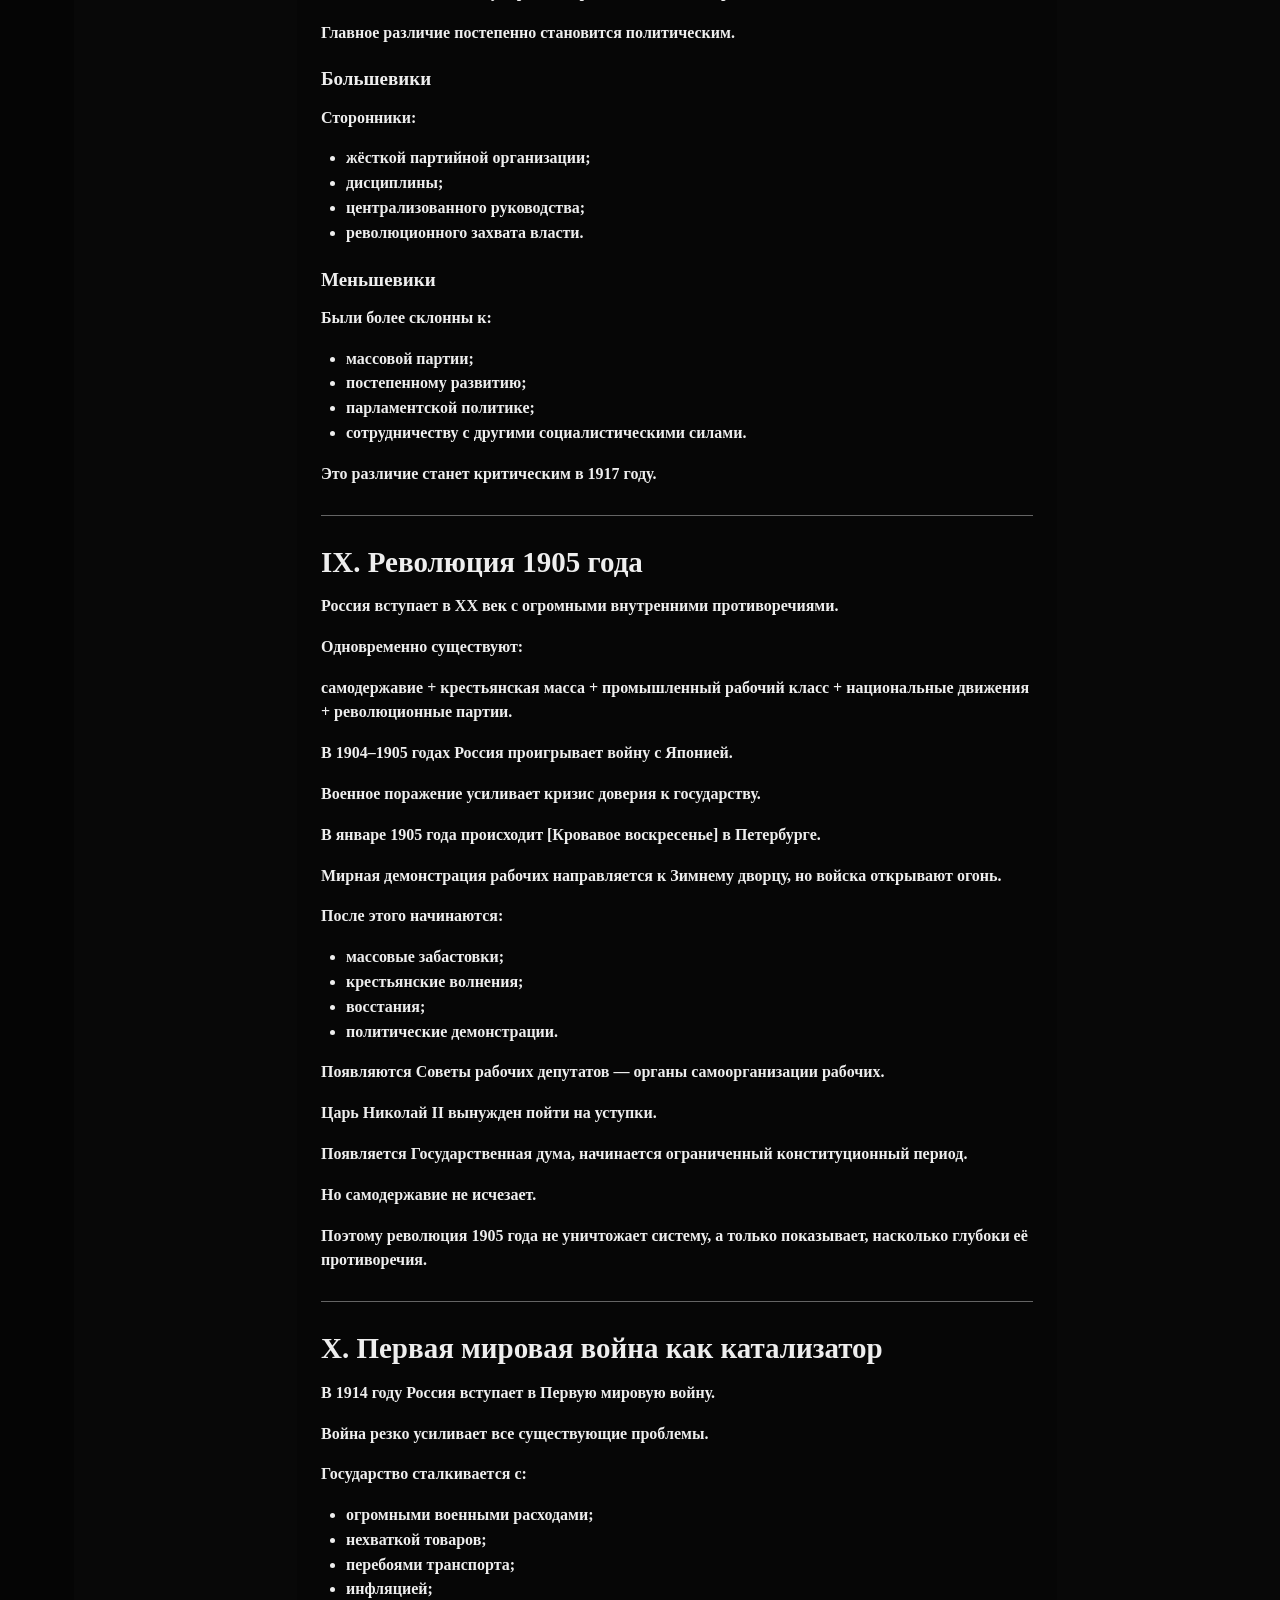
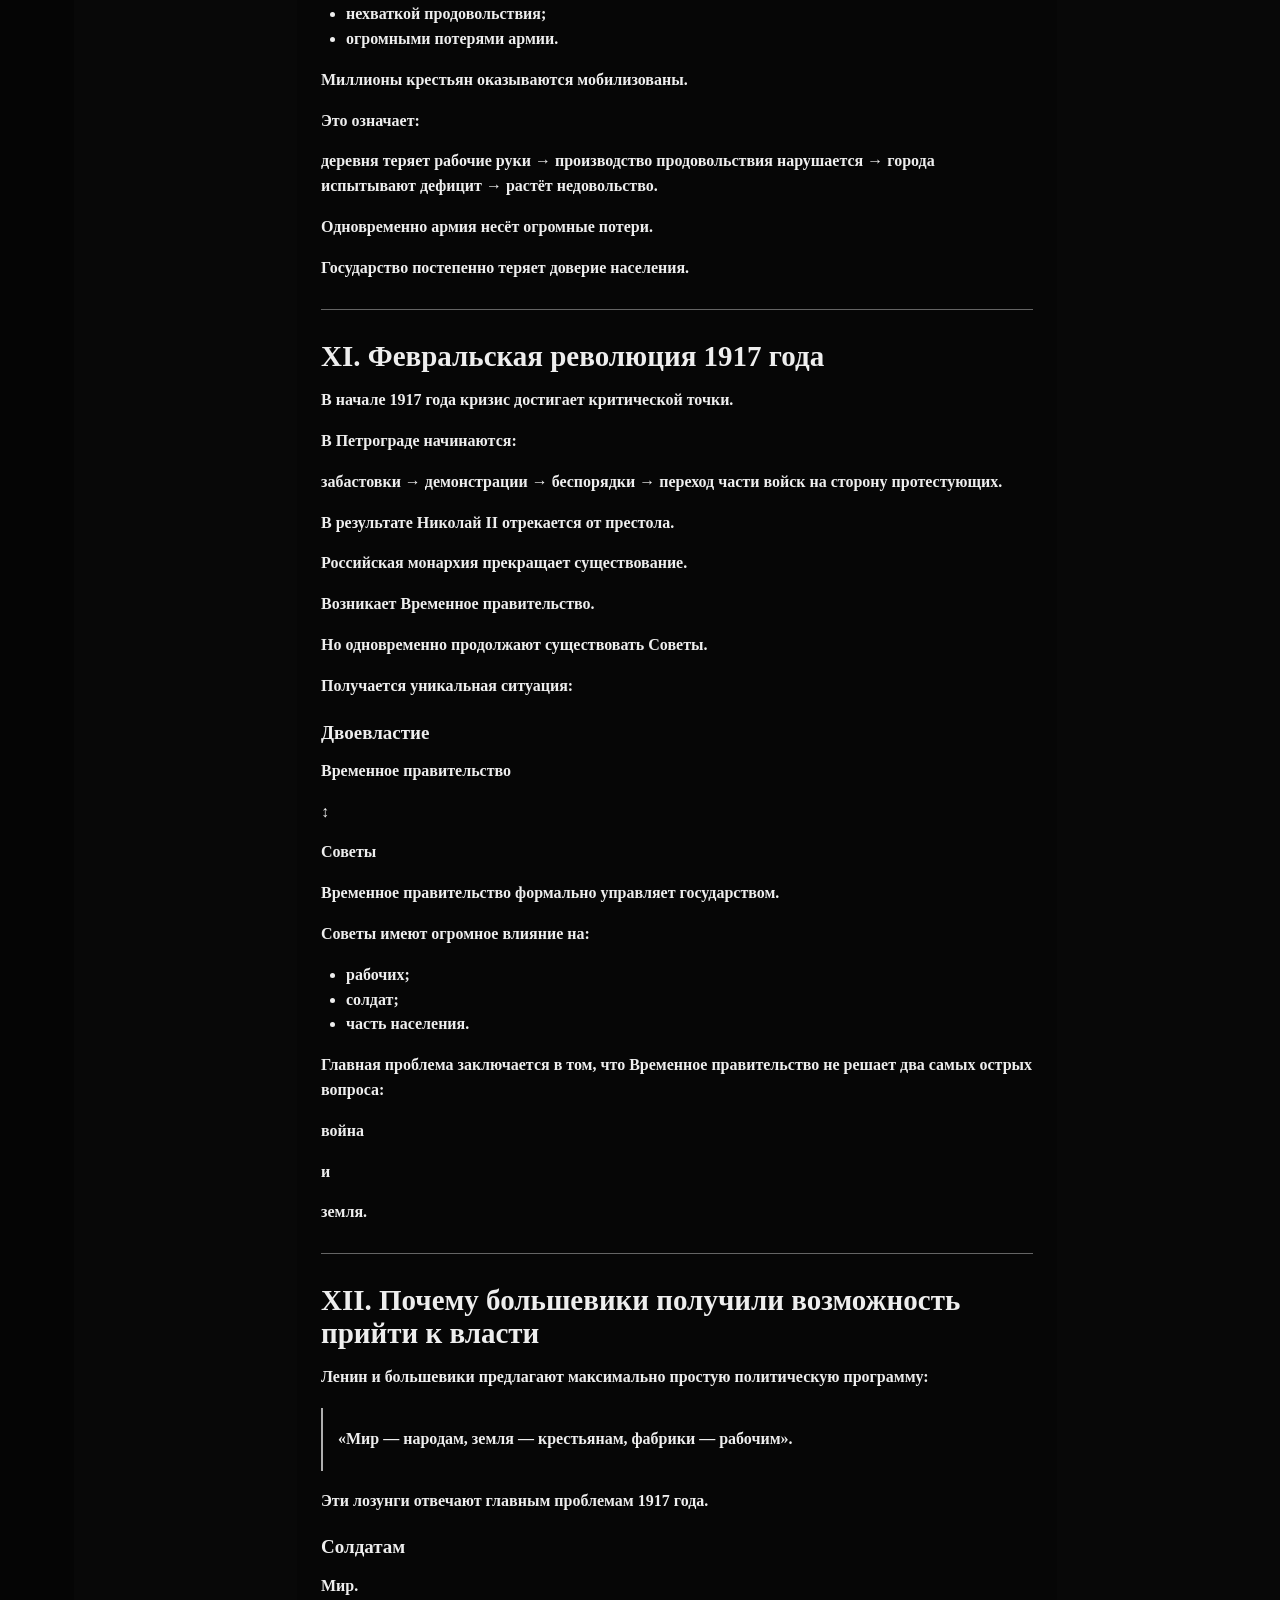
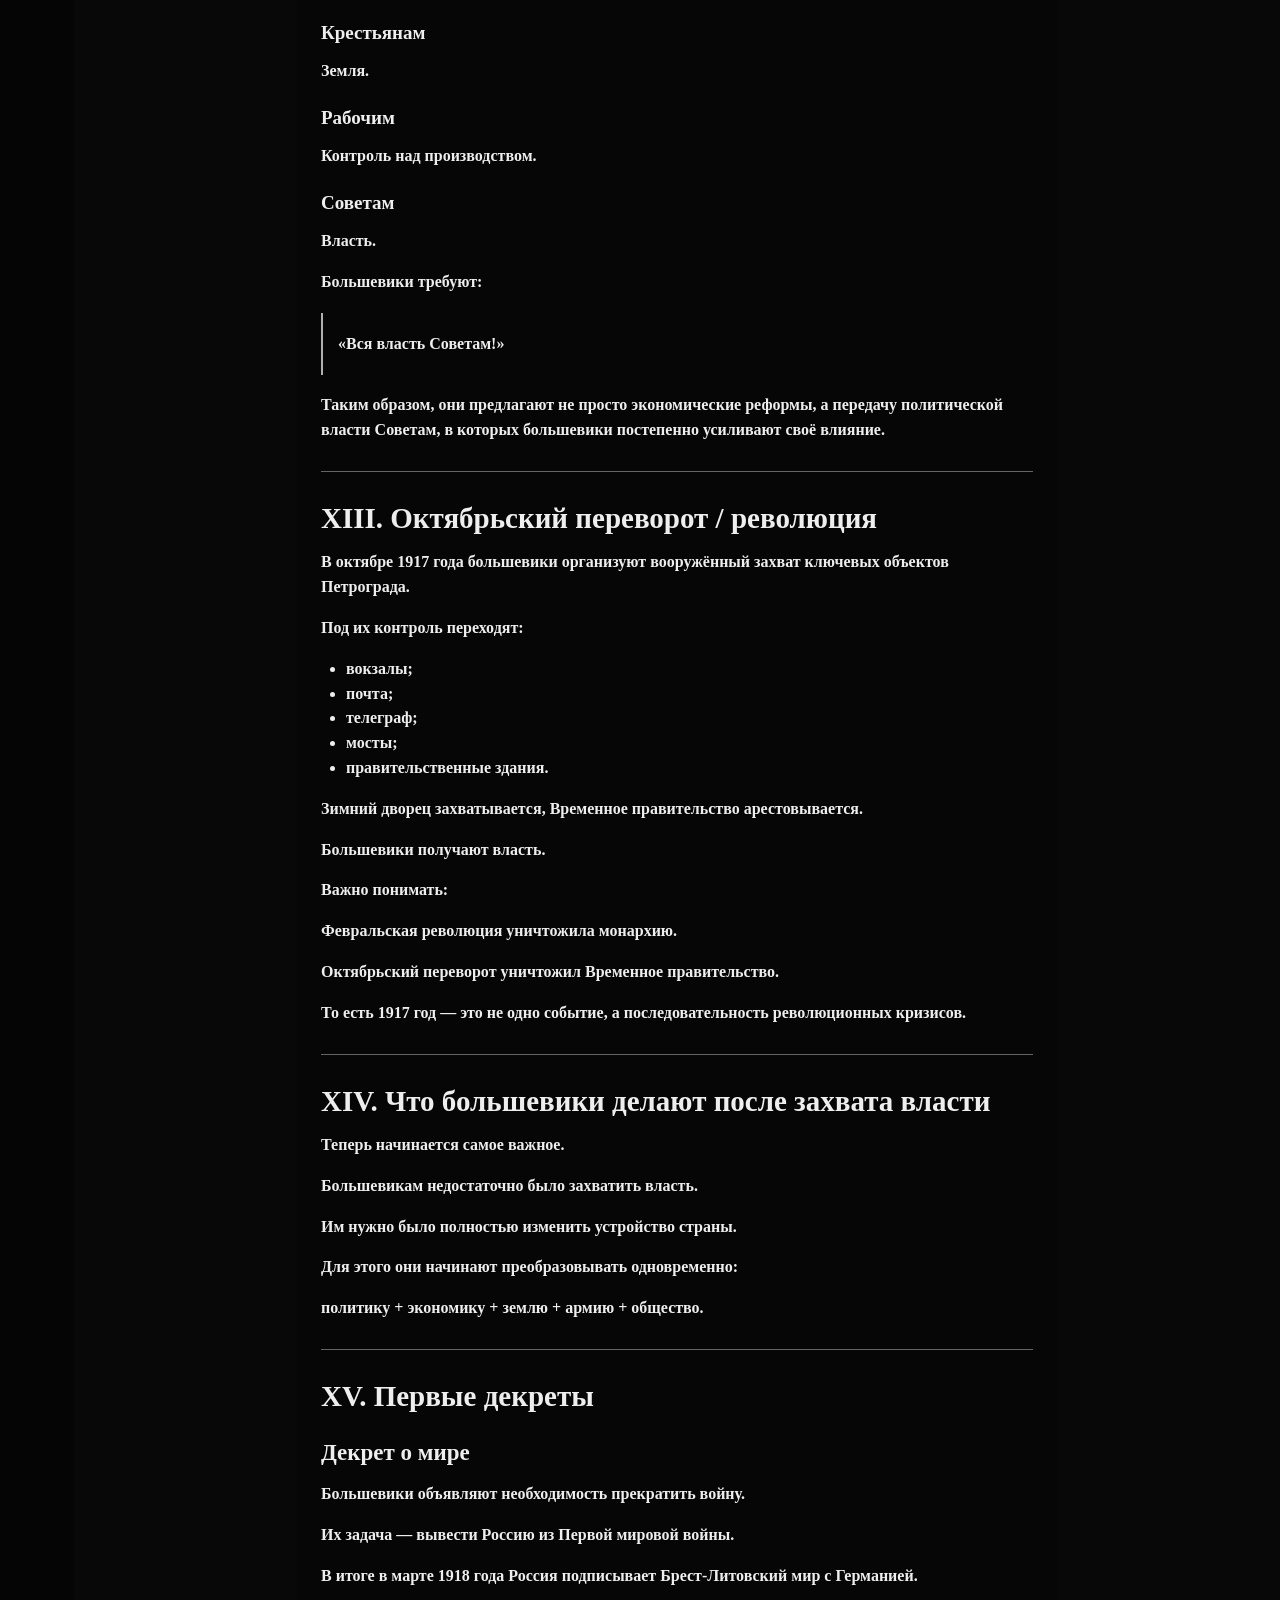
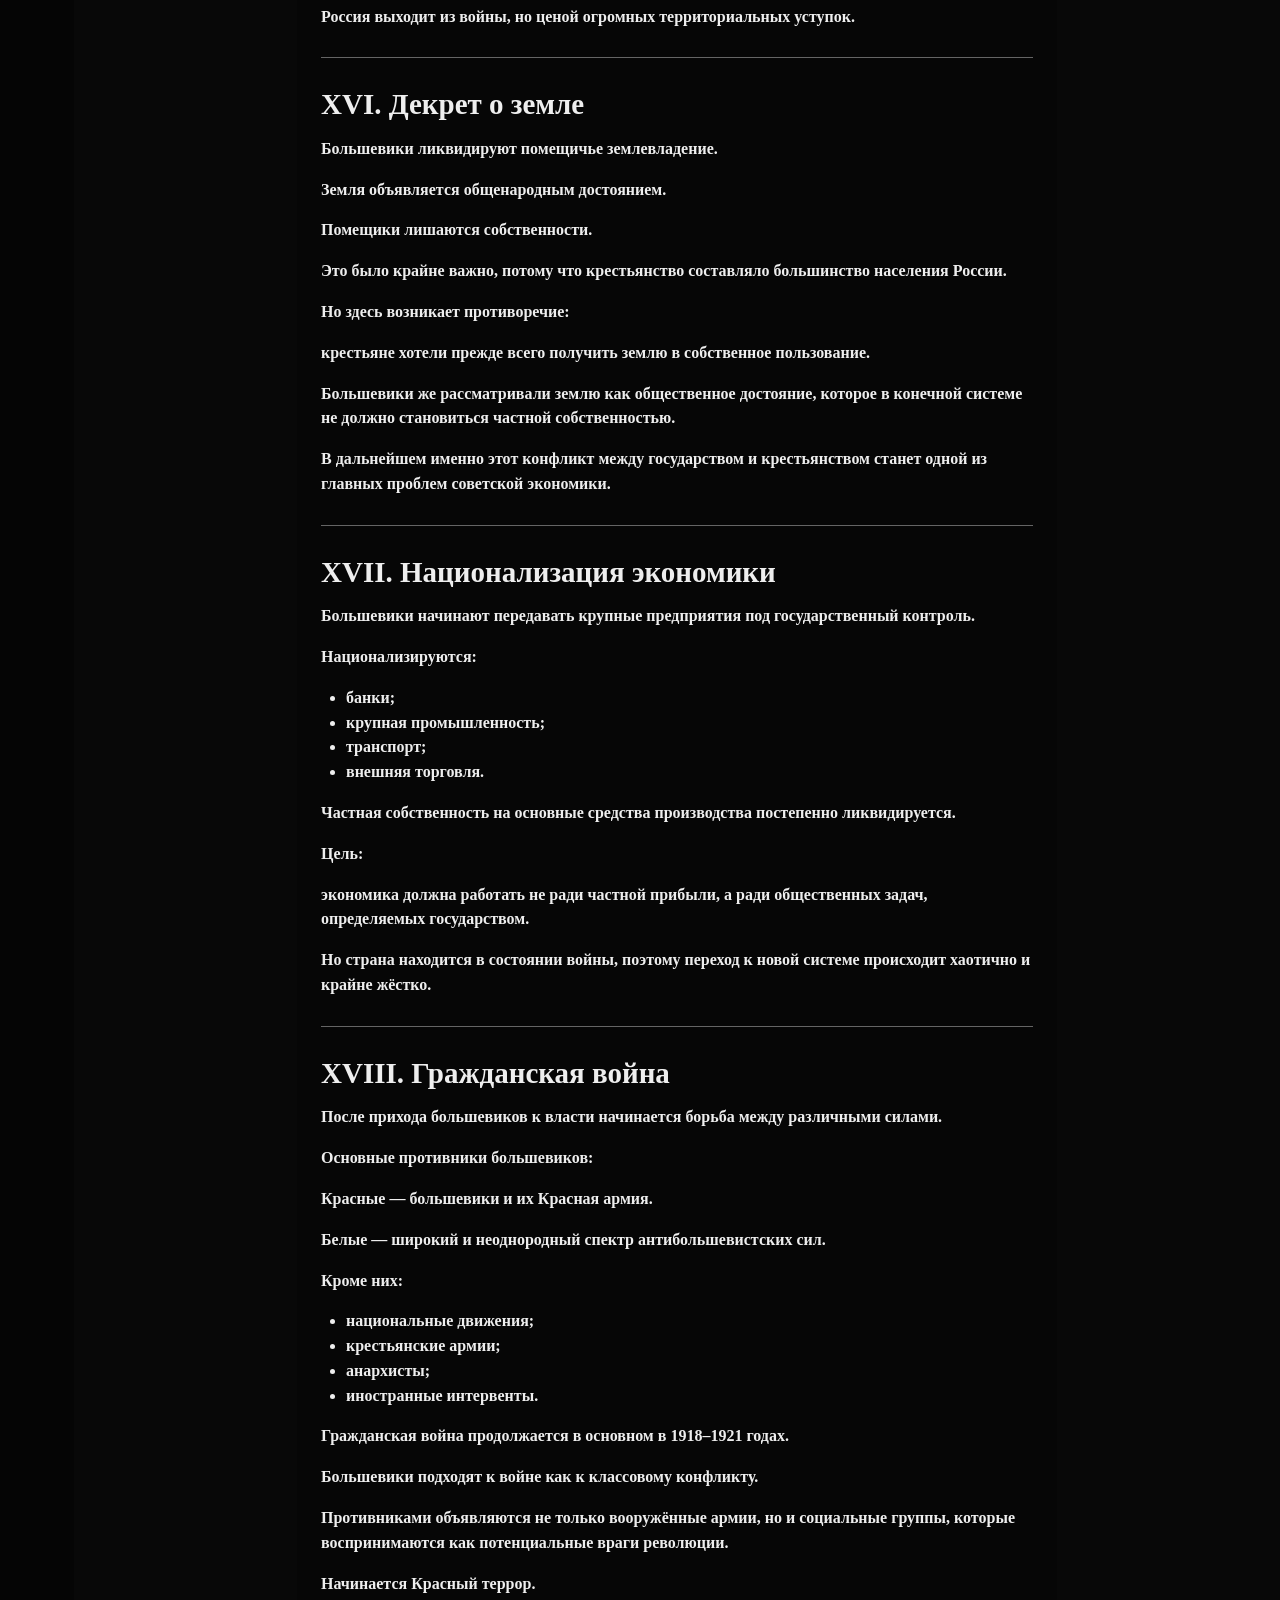
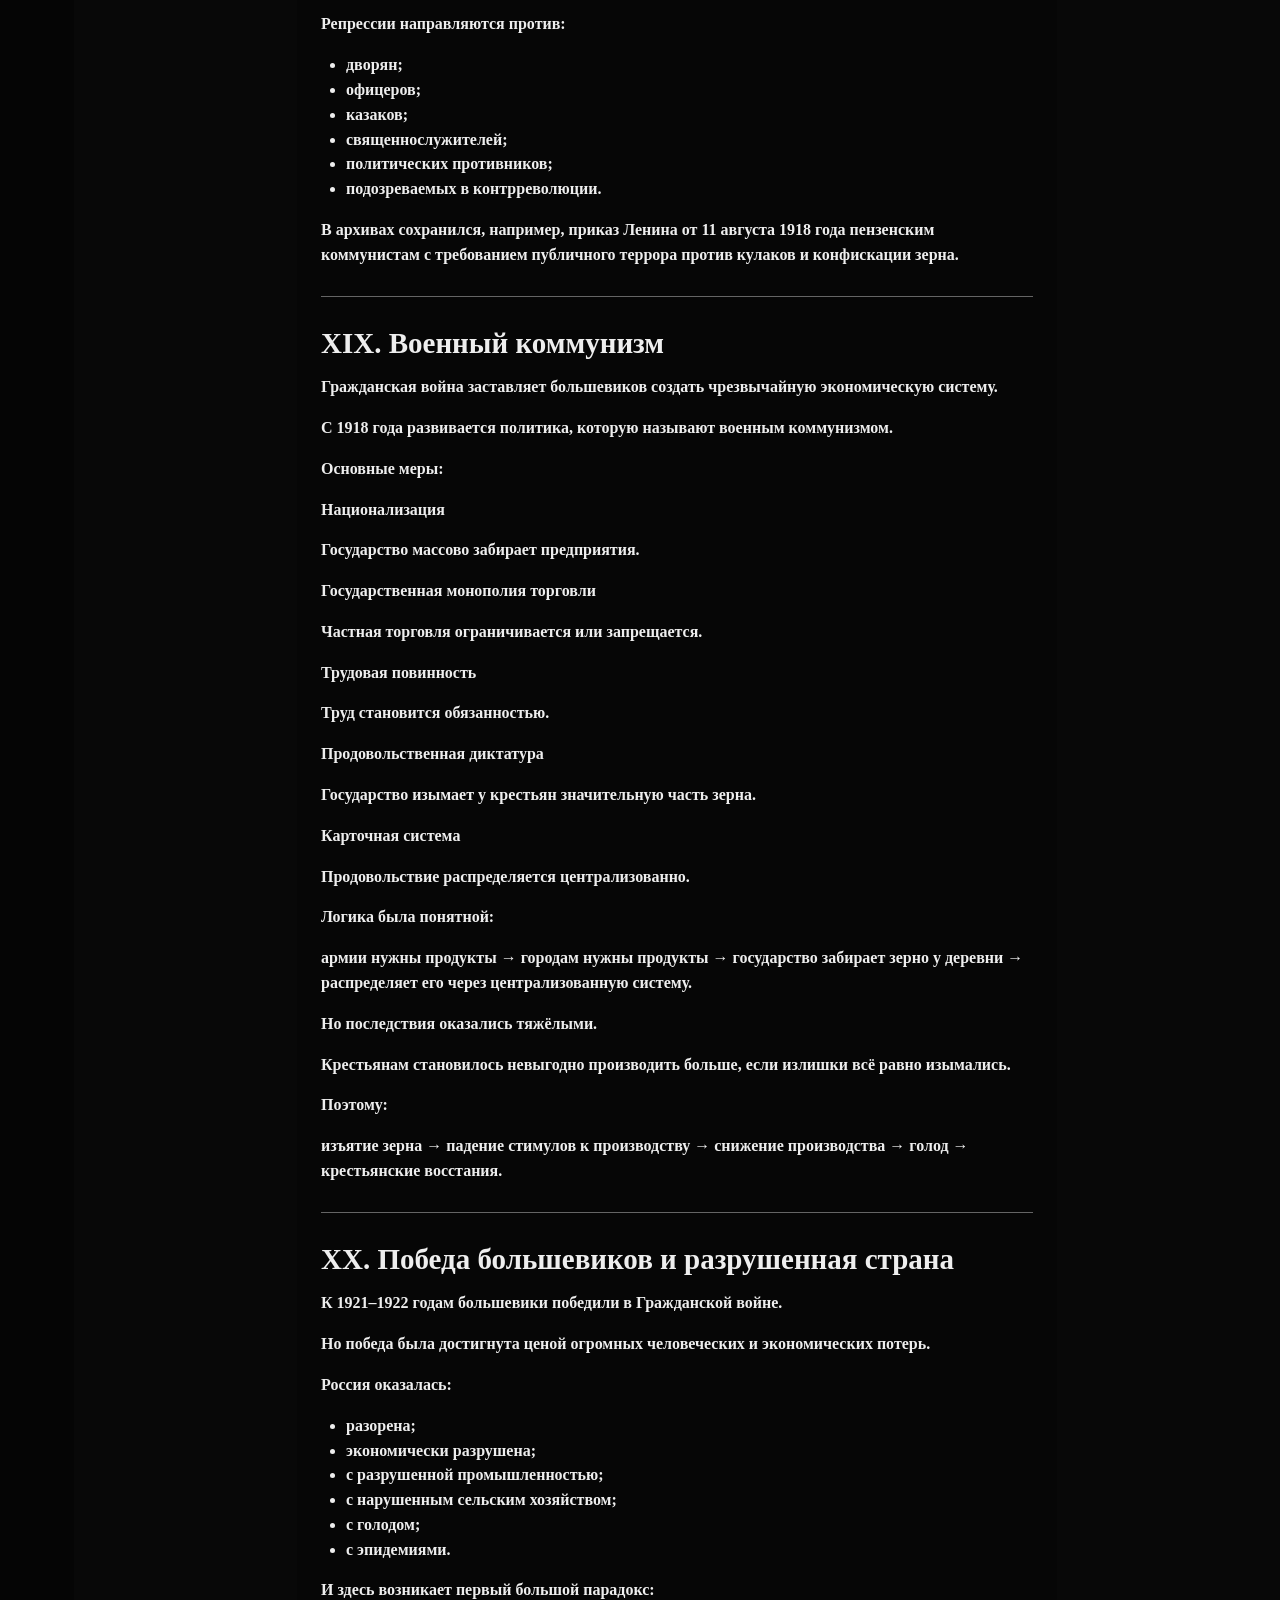
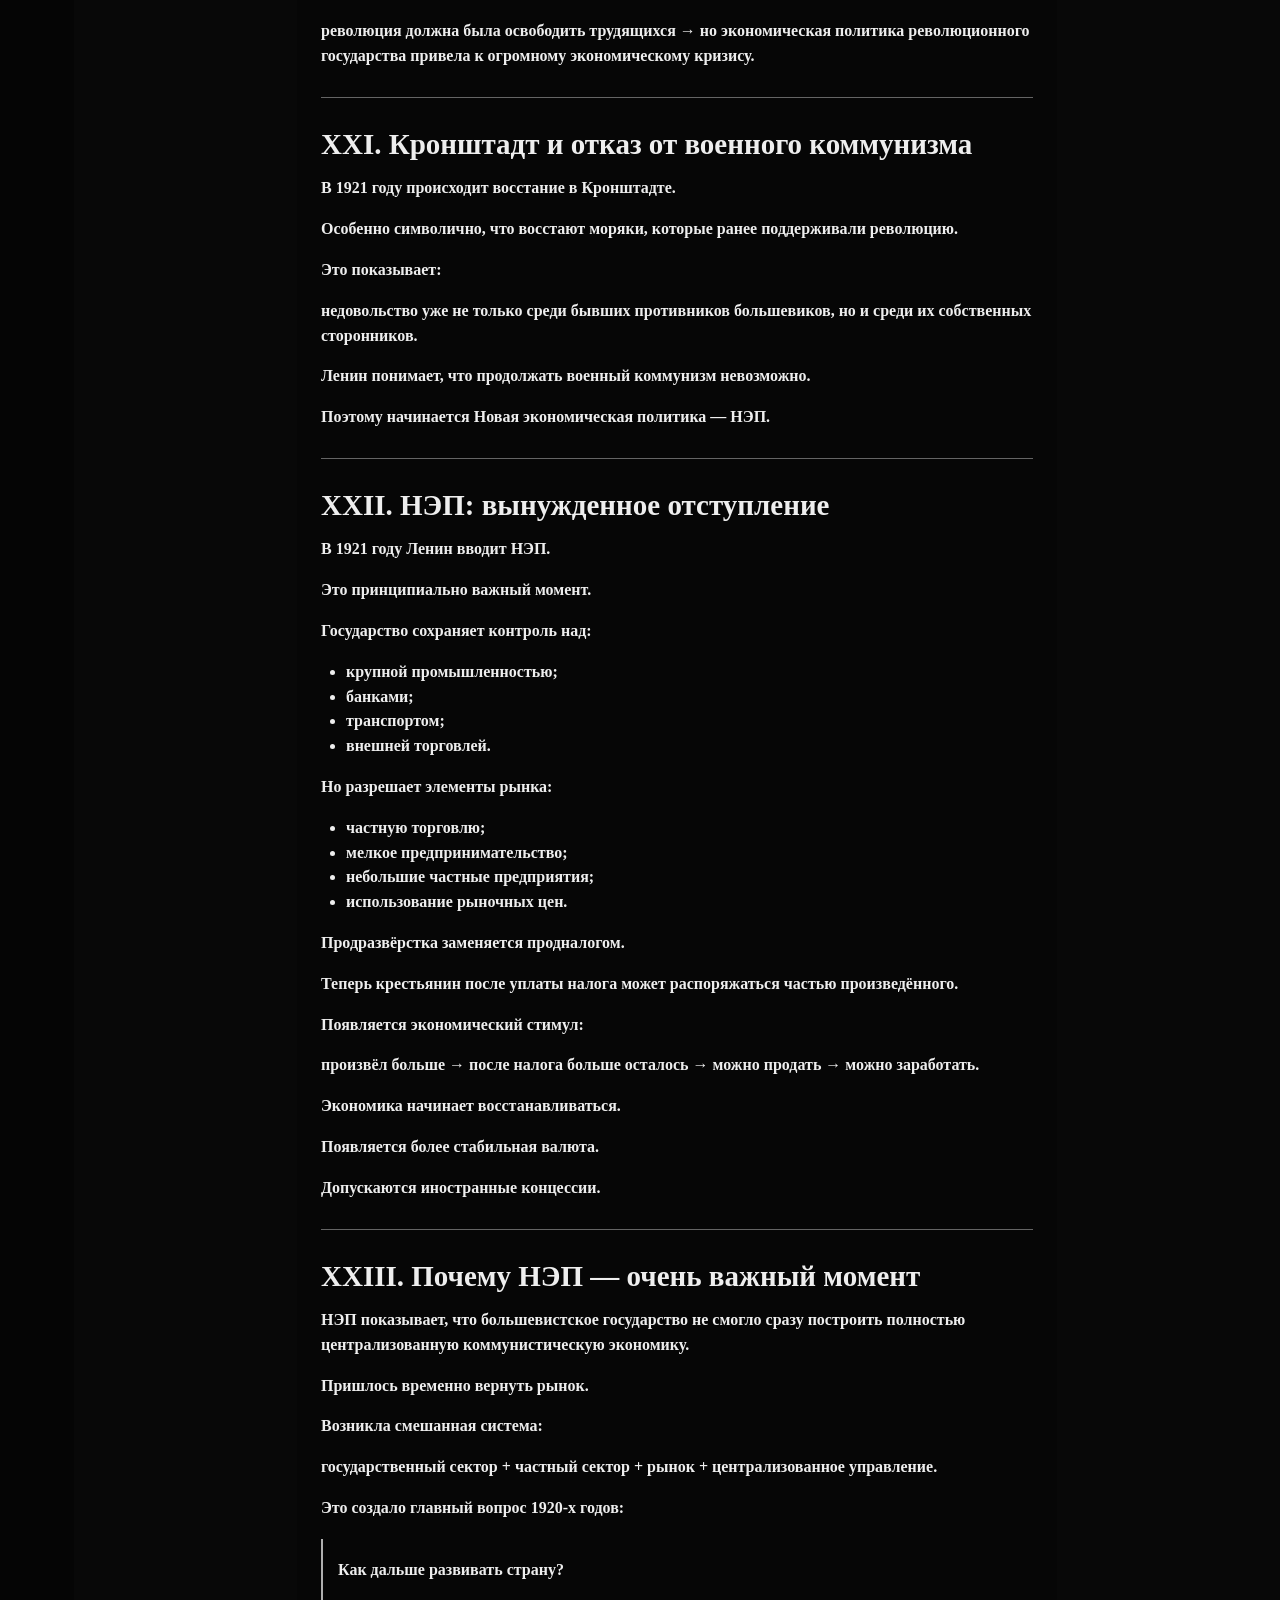
==== commit 17f43bb8: "Add files via upload" ====
--- a/note-1.html
+++ b/note-1.html
@@ -33,7 +33,7 @@
   <div class="feed-row">
     <span class="feed-number">1.</span>
     <span class="feed-title">ОТ РОССИЙСКОЙ ИМПЕРИИ К СССР: ИНДУСТРИАЛИЗАЦИЯ, РЕВОЛЮЦИЯ И СТАЛИНСКОЕ ГОСУДАРСТВО</span>
-    <span class="feed-arrow">→</span>
+    <a class="feed-arrow" href="note-2.html" aria-label="Следующий конспект">→</a>
   </div>
 </div>
 <a class="feed-back" href="notes.html">←</a>
--- a/style.css
+++ b/style.css
@@ -334,3 +334,278 @@
   font:24px/1 Georgia,"Times New Roman",serif;color:var(--white);
 }
 @media(max-width:800px){.feed-back{top:calc(34vh + 62px);left:5px;font-size:21px}}
+
+/* FINAL REFERENCE MATCH — note pages */
+.site-shell .sidebar{
+  display:flex;
+  position:fixed;
+  z-index:50;
+  left:0;top:0;bottom:0;
+  width:74px;
+  background:#020202;
+  border-right:1px solid rgba(255,255,255,.12);
+  padding:8px 5px 16px;
+}
+.site-shell .brand-mark{font-size:36px;line-height:1;text-align:center}
+.site-shell .brand{margin-top:18px;font-size:9px;line-height:1.05}
+.site-shell .sidebar nav{margin-top:72px;gap:7px}
+.site-shell .sidebar nav a{font-size:10px;line-height:1.05}
+.site-shell .sidebar-bottom{font-size:7px;line-height:1.12}
+
+.note-page{
+  margin-left:74px !important;
+  min-height:100vh;
+  position:relative;
+  overflow-x:hidden;
+  background:#080808 var(--note-bg) center/cover fixed no-repeat;
+}
+.note-page:before{
+  content:"";
+  position:fixed;
+  z-index:0;
+  inset:0 0 0 74px;
+  background:rgba(0,0,0,.57);
+  pointer-events:none;
+}
+.note-page:after{
+  content:"";
+  position:fixed;
+  z-index:0;
+  inset:0 0 0 74px;
+  background:linear-gradient(180deg,rgba(0,0,0,.12),rgba(0,0,0,.56) 52%,rgba(0,0,0,.78) 100%);
+  pointer-events:none;
+}
+
+/* Top photograph: compact horizontal strip, like the reference */
+.note-hero{
+  position:relative;
+  z-index:2;
+  width:100%;
+  height:260px;
+  min-height:260px;
+  max-height:260px;
+  overflow:hidden;
+  border:0;
+}
+.note-hero img{
+  width:100%;
+  height:100%;
+  display:block;
+  object-fit:cover;
+  object-position:center center;
+  filter:grayscale(100%) contrast(1.08) brightness(.68);
+}
+.note-hero .hero-overlay{
+  position:absolute;
+  inset:0;
+  background:linear-gradient(180deg,rgba(0,0,0,.02),rgba(0,0,0,.12) 55%,rgba(0,0,0,.42));
+}
+.note-hero .hero-title{display:none}
+
+/* The title/navigation strip sits directly under the photo and spans the full page */
+.feed-note-head{
+  position:relative;
+  z-index:5;
+  width:100%;
+  margin:0;
+  padding:0 28px 0 0;
+  background:rgba(0,0,0,.68);
+  border-top:1px solid rgba(255,255,255,.34);
+  border-bottom:1px solid rgba(255,255,255,.20);
+}
+.feed-kicker{
+  padding:5px 0 0 0;
+  color:var(--white);
+  font:700 12px/1 Georgia,"Times New Roman",serif;
+}
+.feed-rule{
+  height:1px;
+  margin:5px 0 0;
+  width:calc(100% - 18px);
+  background:rgba(255,255,255,.48);
+}
+.feed-row{
+  display:grid;
+  grid-template-columns:42px minmax(0,720px) 48px;
+  align-items:center;
+  min-height:58px;
+  padding:0;
+}
+.feed-number{
+  color:var(--red);
+  font:400 24px/1 Georgia,serif;
+  padding-left:0;
+}
+.feed-title{
+  color:var(--white);
+  font:700 clamp(16px,1.25vw,24px)/1.02 Georgia,"Times New Roman",serif;
+  text-transform:uppercase;
+  letter-spacing:.1px;
+}
+.feed-arrow{
+  color:var(--white);
+  font:28px/1 Georgia,serif;
+  text-align:center;
+  transition:transform .2s ease,color .2s ease;
+}
+.feed-row:hover .feed-arrow{transform:translateX(4px);color:var(--red)}
+
+/* No extra black navigation bar: only the arrow links remain */
+.feed-back{
+  position:absolute;
+  z-index:6;
+  left:0;
+  top:326px;
+  width:38px;
+  text-align:center;
+  color:var(--white);
+  font:26px/1 Georgia,serif;
+  transition:transform .2s ease,color .2s ease;
+}
+.feed-back:hover{transform:translateX(-3px);color:var(--red)}
+
+/* Text flows directly over the large background photograph */
+.content{
+  position:relative;
+  z-index:3;
+  width:min(720px,calc(100% - 100px));
+  margin:0 0 90px 0;
+  padding:18px 0 40px;
+  background:transparent;
+  border:0;
+  color:#eee;
+  font:700 15px/1.48 Georgia,"Times New Roman",serif;
+}
+.content h1,.content h2,.content h3{
+  color:#eee;
+  font-family:Georgia,"Times New Roman",serif;
+  line-height:1.08;
+}
+.content h1{font-size:23px;margin:24px 0 11px}
+.content h1:first-child{margin-top:0}
+.content h2{font-size:18px;margin:22px 0 10px}
+.content h3{font-size:16px;margin:18px 0 9px}
+.content p,.content li{font-size:15px;line-height:1.48}
+.content ul{padding-left:22px}
+.content blockquote{border-left:2px solid rgba(255,255,255,.62);margin:15px 0;padding:2px 13px}
+.content hr{border:0;border-top:1px solid rgba(255,255,255,.40);margin:22px 0}
+.site-shell footer{margin-left:0}
+
+@media(max-width:800px){
+  .site-shell .sidebar{width:58px;padding-left:4px;padding-right:4px}
+  .site-shell .brand-mark{font-size:30px}
+  .site-shell .brand{font-size:7px}
+  .site-shell .sidebar nav{margin-top:58px}
+  .site-shell .sidebar nav a{font-size:8px}
+  .site-shell .sidebar-bottom{font-size:6px}
+  .note-page{margin-left:58px !important}
+  .note-page:before,.note-page:after{left:58px}
+  .note-hero{height:190px;min-height:190px;max-height:190px}
+  .feed-note-head{padding-right:12px}
+  .feed-kicker{font-size:10px}
+  .feed-row{grid-template-columns:30px minmax(0,1fr) 32px;min-height:54px}
+  .feed-number{font-size:20px}
+  .feed-title{font-size:13px}
+  .feed-arrow{font-size:24px}
+  .feed-back{top:248px;left:0;font-size:23px}
+  .content{width:calc(100% - 38px);padding-top:15px}
+  .content p,.content li{font-size:13px}
+  .content h1{font-size:20px}.content h2{font-size:17px}.content h3{font-size:15px}
+}
+
+
+/* FINAL NOTE FEED — reference layout */
+.site-shell > .sidebar{display:none}
+.site-shell .note-page{margin-left:0;min-height:100vh;overflow:visible;position:relative;background:#080808 var(--note-bg) center/cover fixed no-repeat}
+.site-shell .note-page:before{left:0;background:rgba(0,0,0,.48)}
+.site-shell .note-page:after{left:0;background:linear-gradient(180deg,rgba(0,0,0,.10),rgba(0,0,0,.78) 68%,rgba(0,0,0,.90))}
+
+.site-shell .note-hero{
+  position:relative;z-index:2;
+  width:100%;height:auto;min-height:0;max-height:none;overflow:visible;
+  border:0;background:transparent;
+}
+.site-shell .note-hero img{
+  width:100%;height:auto;min-height:0;max-height:none;display:block;
+  object-fit:contain;object-position:center top;
+  filter:grayscale(100%) contrast(1.06) brightness(.72);
+}
+.site-shell .hero-overlay{display:none}
+.site-shell .hero-title{display:none}
+
+.site-shell .feed-note-head{
+  position:relative;z-index:8;
+  width:100%;
+  margin-top:-58px;
+  padding:18px 7vw 20px;
+  background:rgba(0,0,0,.70);
+  border-top:1px solid rgba(255,255,255,.45);
+  border-bottom:1px solid rgba(255,255,255,.28);
+  box-shadow:0 0 24px rgba(0,0,0,.45);
+}
+.site-shell .feed-kicker{
+  font:700 15px/1 Georgia,"Times New Roman",serif;
+  margin:0 0 13px;
+}
+.site-shell .feed-rule{
+  height:1px;background:rgba(255,255,255,.48);width:100%;margin:0 0 12px;
+}
+.site-shell .feed-row{
+  display:grid;
+  grid-template-columns:55px minmax(0,1fr) 70px;
+  align-items:center;
+  gap:18px;
+}
+.site-shell .feed-number{color:var(--red);font:400 25px/1 Georgia,serif}
+.site-shell .feed-title{
+  font:700 clamp(25px,3.1vw,43px)/.88 Georgia,"Times New Roman",serif;
+  letter-spacing:-.5px;
+  text-transform:uppercase;
+  max-width:1050px;
+}
+.site-shell .feed-arrow{
+  display:block;text-align:center;font:34px/1 Georgia,serif;
+  transition:transform .15s ease;color:var(--white)
+}
+.site-shell .feed-arrow:hover{transform:translateX(5px);color:var(--red)}
+.site-shell .feed-back{
+  position:relative;z-index:9;
+  display:block;width:55px;height:45px;margin:-5px 0 0 7vw;
+  font:34px/1 Georgia,serif;color:var(--white);
+}
+.site-shell .content{
+  position:relative;z-index:5;
+  width:min(760px,calc(100% - 40px));
+  margin:0 auto 100px;
+  padding:18px 24px 55px;
+  background:rgba(0,0,0,.24);
+  border:0;
+  color:#eee;
+  font:700 16px/1.55 Georgia,"Times New Roman",serif;
+}
+.site-shell .content h1,.site-shell .content h2,.site-shell .content h3{line-height:1.12}
+.site-shell .content h1{font-size:29px;margin:30px 0 15px}
+.site-shell .content h1:first-child{margin-top:0}
+.site-shell .content h2{font-size:23px;margin:28px 0 13px}
+.site-shell .content h3{font-size:19px;margin:23px 0 11px}
+.site-shell .content p,.site-shell .content li{font-size:16px;line-height:1.55}
+.site-shell .content ul{padding-left:25px}
+.site-shell .content blockquote{border-left:2px solid rgba(255,255,255,.68);margin:18px 0;padding:3px 15px}
+.site-shell .content hr{border:0;border-top:1px solid rgba(255,255,255,.38);margin:28px 0}
+.site-shell footer{display:none}
+
+@media(max-width:800px){
+ .site-shell .feed-note-head{margin-top:-35px;padding:14px 20px 17px}
+ .site-shell .feed-kicker{font-size:13px;margin-bottom:10px}
+ .site-shell .feed-rule{margin-bottom:9px}
+ .site-shell .feed-row{grid-template-columns:30px minmax(0,1fr) 42px;gap:9px}
+ .site-shell .feed-number{font-size:20px}
+ .site-shell .feed-title{font-size:24px}
+ .site-shell .feed-arrow{font-size:27px}
+ .site-shell .feed-back{margin-left:20px;width:40px;font-size:30px}
+ .site-shell .content{width:min(760px,calc(100% - 24px));padding:14px 14px 40px}
+ .site-shell .content p,.site-shell .content li{font-size:14px}
+ .site-shell .content h1{font-size:24px}
+ .site-shell .content h2{font-size:20px}
+ .site-shell .content h3{font-size:17px}
+}
